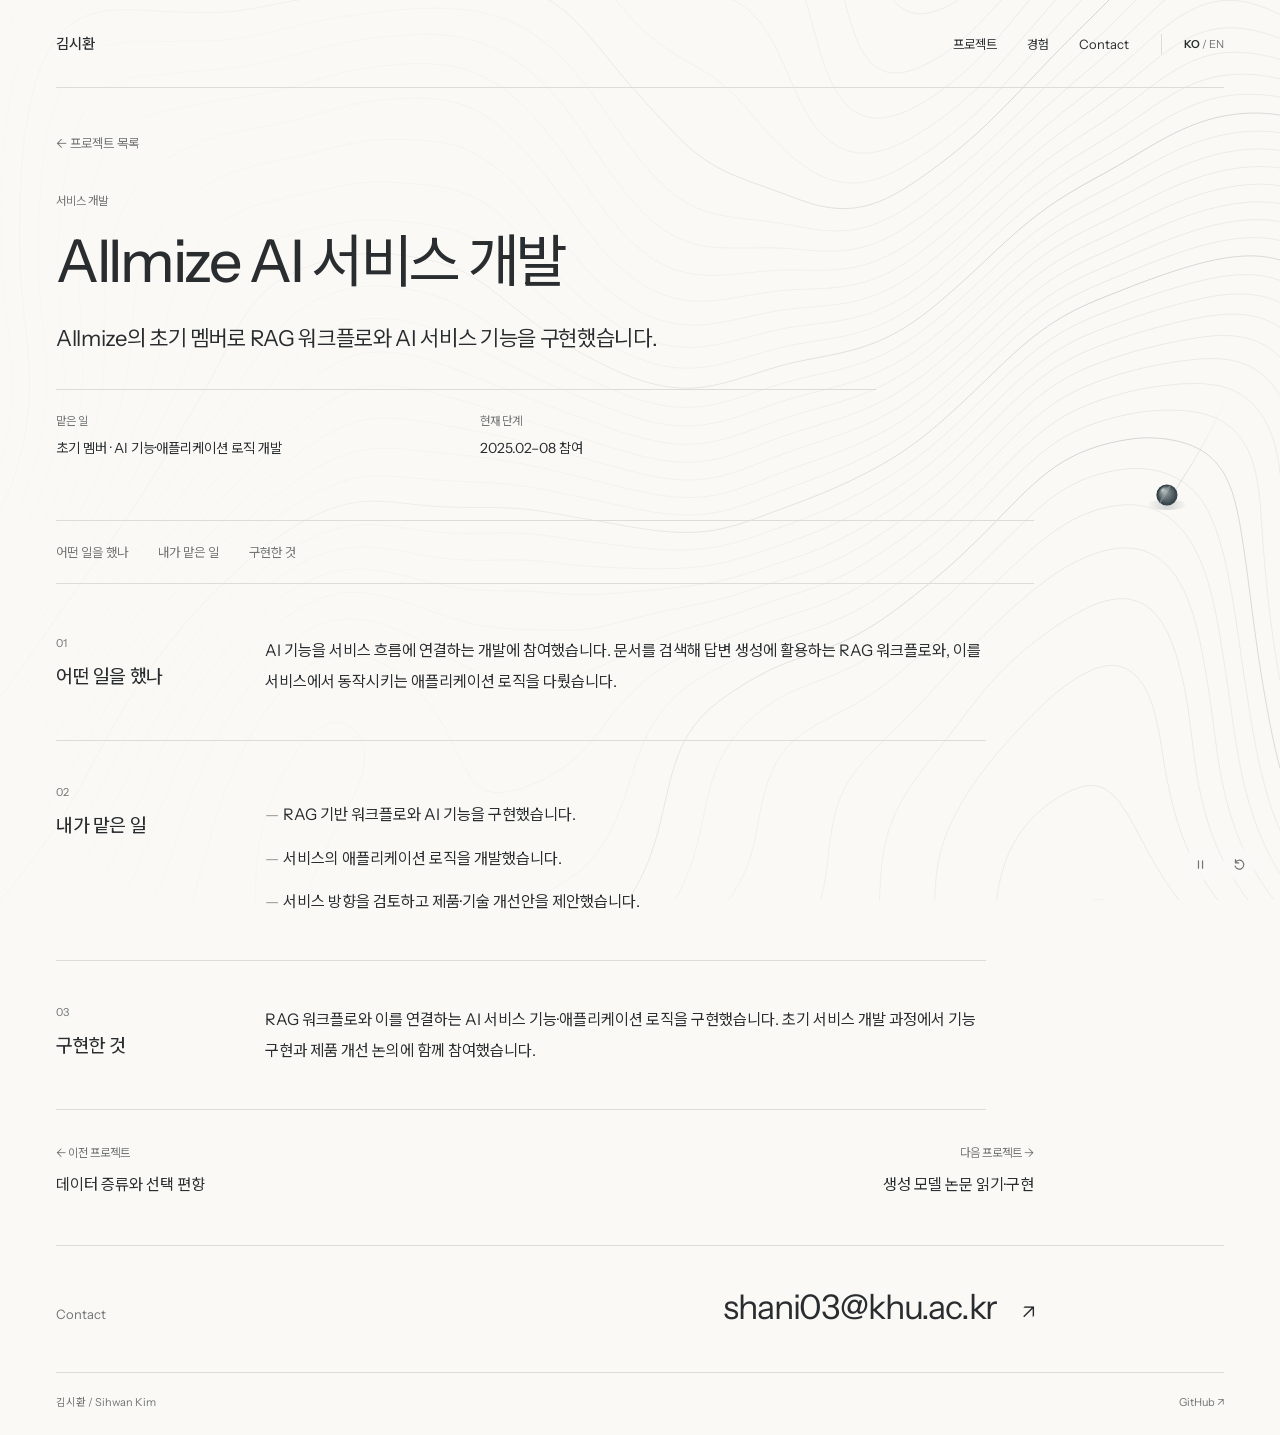
==== projects/allmize/index.html @ 9ca6a617 "Add bilingual project detail pages and navigation" ====
<!doctype html>
<html lang="ko">
<head>
  <meta charset="utf-8">
  <meta name="viewport" content="width=device-width,initial-scale=1">
  <meta name="theme-color" content="#faf9f6">
  <title data-ko="Allmize AI 서비스 개발 — 김시환" data-en="AI service development at Allmize — Sihwan Kim">Allmize AI 서비스 개발 — 김시환</title>
  <meta name="description" content="Allmize의 초기 멤버로 RAG 워크플로와 AI 서비스 기능을 구현했습니다." data-ko="Allmize의 초기 멤버로 RAG 워크플로와 AI 서비스 기능을 구현했습니다." data-en="As an early member of Allmize, I implemented RAG workflows and AI service features.">
  <link rel="canonical" href="https://sihxan.github.io/projects/allmize/">
  <link rel="preload" href="../../assets/PortfolioLatin.woff2?v=details-20261012" as="font" type="font/woff2" crossorigin>
  <link rel="preload" href="../../assets/PortfolioHangul.woff2?v=details-20261012" as="font" type="font/woff2" crossorigin>
  <link rel="stylesheet" href="../../assets/portfolio.css?v=details-20261012">
  <link rel="stylesheet" href="../../assets/project-details.css?v=details-20261012">
</head>
<body class="project-detail">
  <a class="skip" data-ko="본문 바로가기" data-en="Skip to content" href="#main">본문 바로가기</a>
  <canvas id="loss-landscape" class="contour-background" role="img" aria-label="페이지 전체를 이어가는 등고선과 스크롤을 뒤따라 굴러오는 구슬"></canvas>
  <div class="motion-tools">
    <button id="toggle-motion" type="button" aria-label="애니메이션 일시 정지"><svg class="pause-icon" viewBox="0 0 16 16" aria-hidden="true"><path d="M5.5 3.5v9m5-9v9"/></svg><svg class="play-icon" viewBox="0 0 16 16" aria-hidden="true"><path d="m5 3 7 5-7 5z"/></svg></button>
    <button id="restart-motion" type="button" aria-label="애니메이션 처음부터 다시 보기"><svg viewBox="0 0 16 16" aria-hidden="true"><path d="M3 5.5A5.5 5.5 0 1 1 2.6 10M3 2v4h4"/></svg></button>
  </div>

  <div class="wrap">
    <header>
      <a class="wordmark" data-ko="김시환" data-en="Sihwan Kim" href="../../" data-home-link>김시환</a>
      <nav aria-label="주 메뉴">
        <a class="" data-ko="프로젝트" data-en="Projects" href="../../#work" data-home-link>프로젝트</a>
        <a class="" data-ko="경험" data-en="Experience" href="../../#profile" data-home-link>경험</a>
        <a href="../../#contact" data-home-link data-ko="Contact" data-en="Contact">Contact</a>
        <button class="language" type="button" aria-label="Switch to English"><strong>KO</strong> / EN</button>
      </nav>
    </header>
    <main id="main">
      <section class="detail-hero" aria-labelledby="project-title">
        <a class="back-link" data-ko="← 프로젝트 목록" data-en="← All projects" href="../../#project-allmize" data-home-link>← 프로젝트 목록</a>
        <p class="detail-kicker" data-ko="서비스 개발" data-en="Product engineering" >서비스 개발</p>
        <h1 class="" data-ko="Allmize AI 서비스 개발" data-en="AI service development at Allmize" id="project-title">Allmize AI 서비스 개발</h1>
        <p class="detail-lead" data-ko="Allmize의 초기 멤버로 RAG 워크플로와 AI 서비스 기능을 구현했습니다." data-en="As an early member of Allmize, I implemented RAG workflows and AI service features." >Allmize의 초기 멤버로 RAG 워크플로와 AI 서비스 기능을 구현했습니다.</p>
        <dl class="detail-facts">
          <div><dt class="" data-ko="맡은 일" data-en="My role" >맡은 일</dt><dd class="" data-ko="초기 멤버 · AI 기능·애플리케이션 로직 개발" data-en="Early member · AI features and application logic" >초기 멤버 · AI 기능·애플리케이션 로직 개발</dd></div>
          <div><dt class="" data-ko="현재 단계" data-en="Status" >현재 단계</dt><dd class="" data-ko="2025.02–08 참여" data-en="Participation: Feb–Aug 2025" >2025.02–08 참여</dd></div>
        </dl>
      </section>
      <nav class="detail-sections" aria-label="프로젝트 상세 목차"><a class="" data-ko="어떤 일을 했나" data-en="The work" href="#question">어떤 일을 했나</a><a class="" data-ko="내가 맡은 일" data-en="My contribution" href="#contribution">내가 맡은 일</a><a class="" data-ko="구현한 것" data-en="What I built" href="#results">구현한 것</a></nav>
      <article class="detail-story"><section class="detail-section" id="question" aria-labelledby="question-title">
          <h2 class="" data-ko="&lt;span class=&quot;section-number&quot; aria-hidden=&quot;true&quot;&gt;01&lt;/span&gt;어떤 일을 했나" data-en="&lt;span class=&quot;section-number&quot; aria-hidden=&quot;true&quot;&gt;01&lt;/span&gt;The work" id="question-title"><span class="section-number" aria-hidden="true">01</span>어떤 일을 했나</h2>
          <div class="detail-prose"><p class="" data-ko="AI 기능을 서비스 흐름에 연결하는 개발에 참여했습니다. 문서를 검색해 답변 생성에 활용하는 RAG 워크플로와, 이를 서비스에서 동작시키는 애플리케이션 로직을 다뤘습니다." data-en="I helped connect AI features to the service workflow, working on retrieval-augmented generation and the application logic that supported those features." >AI 기능을 서비스 흐름에 연결하는 개발에 참여했습니다. 문서를 검색해 답변 생성에 활용하는 RAG 워크플로와, 이를 서비스에서 동작시키는 애플리케이션 로직을 다뤘습니다.</p></div>
        </section><section class="detail-section" id="contribution" aria-labelledby="contribution-title">
          <h2 class="" data-ko="&lt;span class=&quot;section-number&quot; aria-hidden=&quot;true&quot;&gt;02&lt;/span&gt;내가 맡은 일" data-en="&lt;span class=&quot;section-number&quot; aria-hidden=&quot;true&quot;&gt;02&lt;/span&gt;My contribution" id="contribution-title"><span class="section-number" aria-hidden="true">02</span>내가 맡은 일</h2>
          <div class="detail-prose"><ul><li class="" data-ko="RAG 기반 워크플로와 AI 기능을 구현했습니다." data-en="I implemented RAG-based workflows and AI features." >RAG 기반 워크플로와 AI 기능을 구현했습니다.</li><li class="" data-ko="서비스의 애플리케이션 로직을 개발했습니다." data-en="I developed application logic for the service." >서비스의 애플리케이션 로직을 개발했습니다.</li><li class="" data-ko="서비스 방향을 검토하고 제품·기술 개선안을 제안했습니다." data-en="I reviewed the service direction and proposed product and technical improvements." >서비스 방향을 검토하고 제품·기술 개선안을 제안했습니다.</li></ul></div>
        </section><section class="detail-section" id="results" aria-labelledby="results-title">
          <h2 class="" data-ko="&lt;span class=&quot;section-number&quot; aria-hidden=&quot;true&quot;&gt;03&lt;/span&gt;구현한 것" data-en="&lt;span class=&quot;section-number&quot; aria-hidden=&quot;true&quot;&gt;03&lt;/span&gt;What I built" id="results-title"><span class="section-number" aria-hidden="true">03</span>구현한 것</h2>
          <div class="detail-prose"><p class="" data-ko="RAG 워크플로와 이를 연결하는 AI 서비스 기능·애플리케이션 로직을 구현했습니다. 초기 서비스 개발 과정에서 기능 구현과 제품 개선 논의에 함께 참여했습니다." data-en="I implemented RAG workflows, related AI service features and application logic, contributing to both feature development and product-improvement discussions during the early service-development phase." >RAG 워크플로와 이를 연결하는 AI 서비스 기능·애플리케이션 로직을 구현했습니다. 초기 서비스 개발 과정에서 기능 구현과 제품 개선 논의에 함께 참여했습니다.</p></div>
        </section></article>
      <div class="detail-pagination" aria-label="다른 프로젝트"><a class="" data-ko="&lt;span class=&quot;direction&quot;&gt;← 이전 프로젝트&lt;/span&gt;데이터 증류와 선택 편향" data-en="&lt;span class=&quot;direction&quot;&gt;← Previous project&lt;/span&gt;Dataset distillation &amp;amp; selection bias" href="../samba/" data-project-nav><span class="direction">← 이전 프로젝트</span>데이터 증류와 선택 편향</a><a class="" data-ko="&lt;span class=&quot;direction&quot;&gt;다음 프로젝트 →&lt;/span&gt;생성 모델 논문 읽기·구현" data-en="&lt;span class=&quot;direction&quot;&gt;Next project →&lt;/span&gt;Generative models: reading &amp;amp; implementation" href="../generative-models/" data-project-nav><span class="direction">다음 프로젝트 →</span>생성 모델 논문 읽기·구현</a></div>
      <section class="contact" id="contact" aria-label="Contact">
        <span data-ko="Contact" data-en="Contact">Contact</span>
        <a class="email" href="mailto:shani03@khu.ac.kr">shani03@khu.ac.kr <span aria-hidden="true">↗</span></a>
      </section>
    </main>
    <footer><span class="" data-ko="김시환 / Sihwan Kim" data-en="Sihwan Kim / 김시환" >김시환 / Sihwan Kim</span><a href="https://github.com/sihxan" target="_blank" rel="noopener noreferrer">GitHub ↗</a></footer>
  </div>
  <script src="../../assets/contour-terrain.js?v=details-20261012"></script>
  <script src="../../assets/scroll-motion-model.js?v=details-20261012"></script>
  <script src="../../assets/scroll-contour.js?v=details-20261012"></script>
  <script type="module" src="../../assets/portfolio.js?v=details-20261012"></script>
</body>
</html>
---- assets/portfolio.css ----
@font-face{font-family:'Portfolio Latin';src:url('PortfolioLatin.woff2?v=details-20261012') format('woff2');font-weight:400 700;font-display:swap}
@font-face{font-family:'Portfolio Hangul';src:url('PortfolioHangul.woff2?v=details-20261012') format('woff2');font-weight:100 900;font-display:swap}
:root{--paper:#faf9f6;--ink:#292d2f;--muted:#717573;--accent:#4e5b60;--wash:#f0efeb;--line:#dcddD7;--ease:cubic-bezier(.16,1,.3,1)}
*{box-sizing:border-box}html{scroll-behavior:smooth;scroll-padding-top:32px}body{margin:0;background:var(--paper);color:var(--ink);font-family:'Portfolio Latin','Portfolio Hangul',sans-serif;font-size:16px;-webkit-font-smoothing:antialiased}::selection{background:#dedfd9}a{color:inherit;text-decoration:none}button{font:inherit;color:inherit}a:focus-visible,button:focus-visible{outline:2px solid var(--accent);outline-offset:6px}.wrap{width:min(1240px,calc(100% - 112px));margin:auto}.skip{position:fixed;left:20px;top:20px;z-index:20;padding:12px 20px;background:var(--ink);color:var(--paper);transform:translateY(-180%)}.skip:focus{transform:none}
header{height:88px;display:flex;align-items:center;justify-content:space-between;gap:28px;border-bottom:1px solid var(--line)}.wordmark{font-size:15px;font-weight:550}nav{display:flex;gap:30px;align-items:center;font-size:13px}.language{border:0;border-left:1px solid var(--line);padding:3px 0 3px 22px;margin-left:2px;background:none;font-size:11px;color:var(--muted);cursor:pointer}.language strong{color:var(--ink);font-weight:600}nav>a:hover{color:var(--muted)}
.hero{position:relative;min-height:670px;padding:66px 0 58px;isolation:isolate}.identity{position:relative;z-index:2;pointer-events:none;width:43%}h1{font-size:134px;line-height:.9;letter-spacing:-.065em;font-weight:450;margin:0}h1 span{display:block}.role{font-size:13px;line-height:1.6;margin:27px 0 0;color:var(--muted);letter-spacing:.005em}.role span{display:inline}.role span:before{content:'/';padding:0 10px;color:#a3a8a5}.hero-row{margin-top:35px;display:block}.intro-copy{position:relative;z-index:2;width:42%;max-width:495px}.intro{margin:0;font-size:23px;font-weight:450;line-height:1.7;letter-spacing:-.01em;word-break:keep-all}.intro-detail{font-size:15px;line-height:1.9;color:var(--muted);margin:19px 0 0;word-break:keep-all}.hero-links{display:flex;gap:29px;margin-top:27px;align-items:center;font-size:13px}.hero-links a{display:flex;gap:22px;align-items:center;padding:8px 0}.hero-links .work-link{border-bottom:1px solid var(--ink)}.hero-links a:hover{color:var(--muted)}
.landscape{position:absolute;z-index:1;left:43%;top:17px;width:62%;height:calc(100% - 52px);margin:0;background:transparent}.landscape canvas{display:block;width:100%;height:100%;touch-action:pan-y}.motion-tools{display:flex;justify-content:flex-end;gap:8px;position:absolute;right:0;bottom:0;margin:0;height:32px}.motion-tools button{display:grid;place-items:center;width:32px;height:32px;border:0;background:transparent;color:var(--muted);padding:0;cursor:pointer}.motion-tools button:hover{color:var(--ink);background:var(--wash)}.motion-tools svg{width:13px;height:13px;fill:none;stroke:currentColor;stroke-width:1.5;stroke-linecap:round;stroke-linejoin:round}.play-icon{display:none}.paused .pause-icon{display:none}.paused .play-icon{display:block}
.work,.profile{border-top:1px solid var(--line);padding:36px 0 64px}.section-heading{margin-bottom:32px}.section-heading h2{margin:0;font-size:22px;font-weight:500;letter-spacing:-.015em}.work-grid{display:grid;grid-template-columns:repeat(2,1fr);column-gap:88px;row-gap:39px}.project{display:flex;flex-direction:column;align-items:flex-start;border-top:1px solid var(--line);padding-top:20px}.project-meta{display:flex;justify-content:space-between;width:100%;margin-bottom:24px;color:var(--muted);font-size:12px}.index{font-variant-numeric:tabular-nums}.project h3{font-size:30px;line-height:1.3;letter-spacing:-.03em;font-weight:500;margin:0 0 13px}.purpose{font-size:17px;line-height:1.7;font-weight:450;word-break:keep-all;margin:0 0 11px}.activity{font-size:15px;line-height:1.9;color:var(--muted);word-break:keep-all;margin:0 0 22px}.methods{font-size:12px;line-height:1.9;color:var(--accent);margin:auto 0 0}.experience-grid{display:grid;grid-template-columns:repeat(3,1fr);gap:48px}.experience h3{font-size:22px;line-height:1.4;font-weight:500;letter-spacing:-.025em;margin:0 0 14px}.experience>p{font-size:15px;line-height:1.85;margin:0 0 9px}.experience .detail{font-size:13px;line-height:1.9;color:var(--muted);margin:0;word-break:keep-all}.contact{border-top:1px solid var(--line);padding:40px 0 44px;display:flex;justify-content:space-between;align-items:baseline;gap:28px}.contact>span{font-size:13px;color:var(--muted)}.email{font-size:34px;letter-spacing:-.035em;display:flex;gap:25px;align-items:baseline}.email span{font-size:20px}footer{display:flex;justify-content:space-between;border-top:1px solid var(--line);padding:22px 0 26px;font-size:11px;color:var(--muted)}.enter{animation:enter .8s var(--ease) both}.d1{animation-delay:.1s}@keyframes enter{from{opacity:0;transform:translateY(10px)}to{opacity:1;transform:none}}.reveal{opacity:0;transform:translateY(12px);transition:opacity .6s var(--ease),transform .6s var(--ease)}.reveal.visible{opacity:1;transform:none}
@media(max-width:1180px){.wrap{width:calc(100% - 80px)}h1{font-size:116px}.hero{min-height:655px}.intro{font-size:21px}.work-grid{column-gap:55px}.landscape{left:41%;width:65%}}
@media(max-width:960px){.wrap{width:calc(100% - 56px)}h1{font-size:100px}.hero{min-height:605px;padding-top:54px}.identity{width:46%}.intro-copy{width:44%}.role{font-size:12px}.intro{font-size:19px}.intro-detail{font-size:14px}.hero-row{margin-top:30px}.hero-links{font-size:12px;gap:20px}.landscape{left:42%;width:62%;top:42px;height:calc(100% - 75px)}.work-grid{column-gap:35px}.project h3{font-size:26px}.experience-grid{gap:24px}}
@media(max-width:760px){.wrap{width:calc(100% - 40px)}header{height:75px}.wordmark{font-size:14px}nav{font-size:12px;gap:18px}nav>a:not(:last-of-type){display:none}.language{padding-left:14px;font-size:10px}.hero{min-height:0;padding:43px 0 26px}.identity{width:100%}h1{font-size:85px;line-height:.9;letter-spacing:-.06em}h1 span{display:inline}h1 span+span:before{content:' '}.role{font-size:12px;margin-top:20px}.hero-row{margin-top:27px}.intro-copy{width:100%;max-width:460px}.intro{font-size:21px}.intro-detail{font-size:14px;margin-top:16px}.desktop-break{display:none}.hero-links{margin-top:21px;gap:28px;font-size:12px}.landscape{position:relative;left:auto;top:auto;width:100%;height:340px;margin:3px 0 0}.motion-tools{bottom:0;right:0}.motion-tools button{width:29px;height:29px}.work,.profile{padding:30px 0 42px}.section-heading{margin-bottom:26px}.section-heading h2{font-size:21px}.work-grid,.experience-grid{grid-template-columns:1fr;gap:31px}.project-meta{margin-bottom:17px}.project h3{font-size:27px;margin-bottom:11px}.purpose{font-size:17px}.activity{font-size:15px}.methods{font-size:12px}.experience h3{font-size:22px}.experience>p{font-size:14px}.contact{display:block;padding:30px 0 34px}.contact>span{display:block;margin-bottom:16px}.email{font-size:28px;gap:19px}footer{font-size:10px}}
@media(max-width:430px){h1{font-size:72px}.landscape{height:300px}.intro{font-size:20px}.email{font-size:27px}}
@media(max-width:360px){.wrap{width:calc(100% - 36px)}h1{font-size:65px}.intro{font-size:19px}.email{font-size:25px}.landscape{height:270px}}
@media(prefers-reduced-motion:reduce){html{scroll-behavior:auto}.enter{animation:none}.reveal{opacity:1;transform:none;transition:none}}
/* A horizontal editorial identity, deliberately distinct from the stacked S field. */
.identity{display:flex;flex-direction:column;width:100%;align-items:flex-start}.identity h1{order:2;font-size:154px;line-height:1.02;letter-spacing:-.06em;font-weight:400;white-space:nowrap}.identity h1 span{display:inline}.identity h1 span+span:before{content:' '}.identity .role{order:1;margin:0 0 23px;font-size:13px}.hero{padding-top:44px;min-height:700px}.hero-row{margin-top:47px}.intro-copy{width:39%;max-width:430px}.landscape{left:40%;top:183px;width:66%;height:calc(100% - 204px)}
@media(max-width:1180px){.identity h1{font-size:134px}.hero{min-height:660px}.landscape{top:172px;height:calc(100% - 190px)}}
@media(max-width:960px){.identity h1{font-size:116px}.hero{min-height:620px;padding-top:38px}.hero-row{margin-top:39px}.intro-copy{width:41%}.landscape{left:40%;top:157px;width:66%;height:calc(100% - 178px)}}
@media(max-width:760px){.hero{min-height:0;padding-top:34px}.identity h1{font-size:clamp(66px,14vw,100px);line-height:1.06;letter-spacing:-.06em}.identity .role{font-size:11px;margin-bottom:16px}.hero-row{margin-top:31px}.intro-copy{width:100%;max-width:460px}.landscape{left:auto;top:auto;width:100%;height:330px;margin-top:2px}}
@media(max-width:430px){.identity h1{font-size:66px}.landscape{height:300px}}
@media(max-width:360px){.identity h1{font-size:58px}.landscape{height:265px}}

@media(min-width:1181px){.hero{min-height:662px}.landscape{height:calc(100% - 185px)}}

.landscape{width:60%}
@media(max-width:760px){.landscape{width:100%}}

/* B — one continuous terrain, with a camera that follows the document. */
body{isolation:isolate}
.contour-background{position:fixed;inset:0;width:100%;height:100dvh;z-index:-1;pointer-events:none}
.wrap{position:relative}
.hero{min-height:662px}
.work-grid,.experience-grid{width:calc(100% - 190px)}
.contact{padding-right:190px}
.motion-tools{position:fixed;z-index:5;right:25px;bottom:20px;gap:7px;height:32px}
.motion-tools button{border-radius:50%;background:rgba(250,249,246,.82)}
.motion-tools button:hover{background:var(--wash)}
@media(max-width:1180px){.work-grid,.experience-grid{width:calc(100% - 145px)}.contact{padding-right:145px}}
@media(max-width:960px) and (min-width:761px){.experience-grid{grid-template-columns:1fr 1fr}.work-grid,.experience-grid{width:calc(100% - 110px)}.contact{padding-right:110px}.email{font-size:29px}}
@media(max-width:760px){.wrap{width:calc(100% - 66px);margin-left:20px;margin-right:46px}.hero{min-height:620px;padding-top:37px}.identity h1{font-size:clamp(49px,13.9vw,100px)}.intro-copy{width:100%}.work-grid,.experience-grid{width:100%}.contact{padding-right:0}.motion-tools{right:8px;bottom:15px;gap:4px;flex-direction:column;height:auto}.motion-tools button{width:26px;height:26px}.intro{font-size:19px}.email{font-size:clamp(21px,6.3vw,27px);gap:13px}}
@media(max-width:360px){.wrap{width:calc(100% - 62px);margin-left:18px;margin-right:44px}.identity h1{font-size:45px}.intro{font-size:18px}.hero{min-height:570px}}
/* Leave room for a broader downhill meander in the mobile right margin. */
@media(max-width:760px){.wrap{width:calc(100% - 84px);margin-left:20px;margin-right:64px}.identity h1{font-size:clamp(43px,13vw,95px)}}
@media(max-width:360px){.wrap{width:calc(100% - 82px);margin-left:18px}.identity h1{font-size:42px}.email{font-size:20px;gap:9px}}

/* CV content keeps the approved type, paper, and contour background. */
.experience-list,.education-row,.credentials-list,.skills-grid,.interests{width:calc(100% - 190px)}
.experience-row{display:grid;grid-template-columns:140px minmax(0,1fr);column-gap:34px;padding:27px 0;border-top:1px solid var(--line)}
.experience-row:first-child{border-top:0;padding-top:0}
.experience-row:last-child{padding-bottom:0}
.period{font-size:12px;line-height:1.8;font-variant-numeric:tabular-nums;color:var(--muted);margin:3px 0 0;white-space:nowrap}
.experience-row>.period{font-size:12px;margin:3px 0 0}
.experience-body h3{margin:0 0 6px}
.position{font-size:15px;line-height:1.8;margin:0;color:var(--ink);word-break:keep-all}
.institution{font-size:13px;line-height:1.8;margin:4px 0 0;color:var(--muted);word-break:keep-all}
.experience-row .detail{list-style:none;padding:0;margin:13px 0 0;font-size:14px;line-height:1.9}
.experience-row .detail li{position:relative;padding-left:15px;margin:0 0 6px}
.experience-row .detail li:last-child{margin-bottom:0}
.experience-row .detail li:before{content:'—';position:absolute;left:0;color:#9b9e98}
.cv-section{border-top:1px solid var(--line);padding:36px 0 56px}
.education-row,.credential{display:grid;grid-template-columns:140px minmax(0,1fr);column-gap:34px}
.education-row h3,.credential h3,.skill-group h3{font-size:20px;line-height:1.5;font-weight:500;letter-spacing:-.02em;margin:0 0 7px;word-break:keep-all}
.education-detail,.credential-detail{font-size:14px;line-height:1.85;color:var(--muted);margin:0;word-break:keep-all}
.credential{padding:19px 0;border-top:1px solid var(--line)}
.credential:first-child{padding-top:0;border-top:0}
.credential:last-child{padding-bottom:0}
.skills-grid{display:grid;grid-template-columns:repeat(3,minmax(0,1fr));gap:30px}
.skill-group h3{font-size:16px;margin-bottom:12px}
.skill-group p{font-size:13px;line-height:1.9;margin:0;color:var(--muted);overflow-wrap:anywhere}
.interests{font-size:12px;line-height:1.9;color:var(--muted);margin:29px 0 0;word-break:keep-all}
@media(max-width:1180px){.experience-list,.education-row,.credentials-list,.skills-grid,.interests{width:calc(100% - 145px)}.skills-grid{grid-template-columns:repeat(2,minmax(0,1fr))}}
@media(max-width:960px) and (min-width:761px){.experience-list,.education-row,.credentials-list,.skills-grid,.interests{width:calc(100% - 110px)}.experience-row,.education-row,.credential{grid-template-columns:125px minmax(0,1fr);column-gap:22px}}
@media(max-width:760px){.experience-list,.education-row,.credentials-list,.skills-grid,.interests{width:100%}.experience-row,.education-row,.credential{grid-template-columns:1fr;row-gap:9px}.experience-row{padding:24px 0}.experience-row .detail{font-size:14px}.cv-section{padding:30px 0 42px}.skills-grid{grid-template-columns:1fr;gap:26px}.education-row h3,.credential h3{font-size:20px}.interests{margin-top:26px}}
/* Keep the restored CV directly reachable on narrow screens. */
@media(max-width:760px){header{gap:16px}nav{gap:14px}nav>a[href="#profile"]{display:block}.language{padding-left:12px;margin-left:0}}
@media(max-width:360px){header{gap:12px}.wordmark{font-size:13px}nav{gap:10px;font-size:11px}.language{padding-left:8px;font-size:9px}}
---- assets/project-details.css ----
/* Project pages extend the approved portfolio typography and landscape. */
.project h3 a:hover{text-decoration:underline;text-decoration-thickness:1px;text-underline-offset:6px}
.project-link{display:inline-flex;align-items:center;gap:22px;font-size:13px;line-height:1.8;margin-top:19px;padding:5px 0;border-bottom:1px solid var(--line)}
.project-link:hover{border-color:var(--ink)}
.detail-hero{padding:42px 0 35px;width:calc(100% - 190px)}
.back-link{display:inline-flex;align-items:center;gap:13px;font-size:13px;color:var(--muted);padding:5px 0}
.back-link:hover{color:var(--ink)}
.detail-kicker{margin:37px 0 18px;font-size:12px;color:var(--muted)}
.detail-hero h1{font-size:clamp(36px,4.6vw,65px);font-weight:450;letter-spacing:-.04em;line-height:1.2;white-space:normal;margin:0;max-width:900px;word-break:keep-all;overflow-wrap:anywhere}
.detail-lead{font-size:22px;line-height:1.75;letter-spacing:-.015em;word-break:keep-all;max-width:760px;margin:23px 0 0}
.detail-facts{display:grid;grid-template-columns:minmax(0,1fr) minmax(0,1fr);gap:27px;max-width:820px;margin:31px 0 0;padding:23px 0;border-top:1px solid var(--line)}
.detail-facts dt{font-size:12px;color:var(--muted);margin-bottom:8px}
.detail-facts dd{font-size:14px;line-height:1.85;margin:0;word-break:keep-all}
.detail-sections{display:flex;flex-wrap:wrap;gap:10px 30px;padding:17px 0;border-top:1px solid var(--line);border-bottom:1px solid var(--line);font-size:13px;max-width:100%;width:calc(100% - 190px);margin:0 0 8px}
.detail-sections a{padding:6px 0;color:var(--muted)}
.detail-sections a:hover,.detail-sections a:focus-visible{color:var(--ink)}
.detail-story{width:calc(100% - 190px);max-width:930px}
.detail-section{display:grid;grid-template-columns:165px minmax(0,1fr);column-gap:44px;padding:43px 0;border-bottom:1px solid var(--line);scroll-margin-top:28px}
.detail-section h2{font-size:19px;line-height:1.55;font-weight:500;letter-spacing:-.02em;margin:0;word-break:keep-all}
.detail-section .section-number{display:block;color:var(--muted);font-size:11px;font-weight:400;letter-spacing:0;margin-bottom:10px}
.detail-prose{min-width:0;font-size:16px;line-height:1.95;word-break:keep-all;overflow-wrap:anywhere}
.detail-prose p{margin:0 0 18px}
.detail-prose p:last-child{margin-bottom:0}
.detail-prose ul{margin:15px 0 0;padding:0;list-style:none}
.detail-prose li{padding-left:18px;position:relative;margin:0 0 12px}
.detail-prose li:last-child{margin-bottom:0}
.detail-prose li:before{content:'—';position:absolute;left:0;color:#9b9e98}
.detail-metrics{border-collapse:collapse;width:100%;margin:24px 0;font-size:13px;line-height:1.8;table-layout:fixed}
.detail-metrics caption{text-align:left;font-size:12px;color:var(--muted);margin:0 0 11px}
.detail-metrics th,.detail-metrics td{text-align:left;vertical-align:top;padding:13px 10px 13px 0;border-bottom:1px solid var(--line);word-break:keep-all;overflow-wrap:anywhere}
.detail-metrics th{font-weight:450;color:var(--muted);font-size:12px}
.detail-metrics td:nth-child(2){font-size:18px;font-variant-numeric:tabular-nums;letter-spacing:-.02em}
.detail-metrics th:nth-child(1){width:31%}.detail-metrics th:nth-child(2){width:24%}
.detail-resources{display:flex;flex-wrap:wrap;gap:16px 25px;margin-top:22px;font-size:13px}
.detail-resources a{border-bottom:1px solid var(--line);padding-bottom:4px}
.detail-pagination{display:grid;grid-template-columns:minmax(0,1fr) minmax(0,1fr);gap:32px;width:calc(100% - 190px);padding:33px 0 47px}
.detail-pagination a{font-size:16px;line-height:1.65;word-break:keep-all}
.detail-pagination a:last-child{text-align:right}
.detail-pagination .direction{display:block;font-size:12px;color:var(--muted);margin-bottom:8px}
.detail-pagination a:hover{color:var(--accent)}
@media(max-width:1180px){.detail-hero,.detail-sections,.detail-story,.detail-pagination{width:calc(100% - 145px)}}
@media(max-width:960px) and (min-width:761px){.detail-hero,.detail-sections,.detail-story,.detail-pagination{width:calc(100% - 110px)}.detail-section{grid-template-columns:135px minmax(0,1fr);gap:28px}.detail-lead{font-size:20px}}
@media(max-width:760px){.detail-hero,.detail-sections,.detail-story,.detail-pagination{width:100%}.detail-hero{padding:28px 0 25px}.detail-kicker{margin:28px 0 14px}.detail-hero h1{font-size:36px;line-height:1.25}.detail-lead{font-size:19px;margin-top:19px}.detail-facts{grid-template-columns:1fr;gap:20px;margin-top:24px;padding:20px 0}.detail-sections{gap:6px 18px;font-size:12px;padding:12px 0}.detail-section{display:block;padding:31px 0}.detail-section h2{font-size:20px;margin-bottom:21px}.detail-section .section-number{display:inline;margin:0 12px 0 0}.detail-prose{font-size:15px;line-height:1.95}.detail-metrics{font-size:12px}.detail-metrics td:nth-child(2){font-size:16px}.detail-pagination{gap:23px;padding:27px 0 35px}.detail-pagination a{font-size:14px}.project-link{font-size:12px}}
@media(max-width:360px){.detail-hero h1{font-size:31px}.detail-lead{font-size:18px}.detail-metrics th:nth-child(1){width:32%}.detail-metrics th:nth-child(2){width:30%}.detail-sections{gap:5px 15px}}
@media(max-width:760px){.project-detail .detail-sections>a{display:block}.project-detail header nav>a[href*="#profile"]{display:block}}
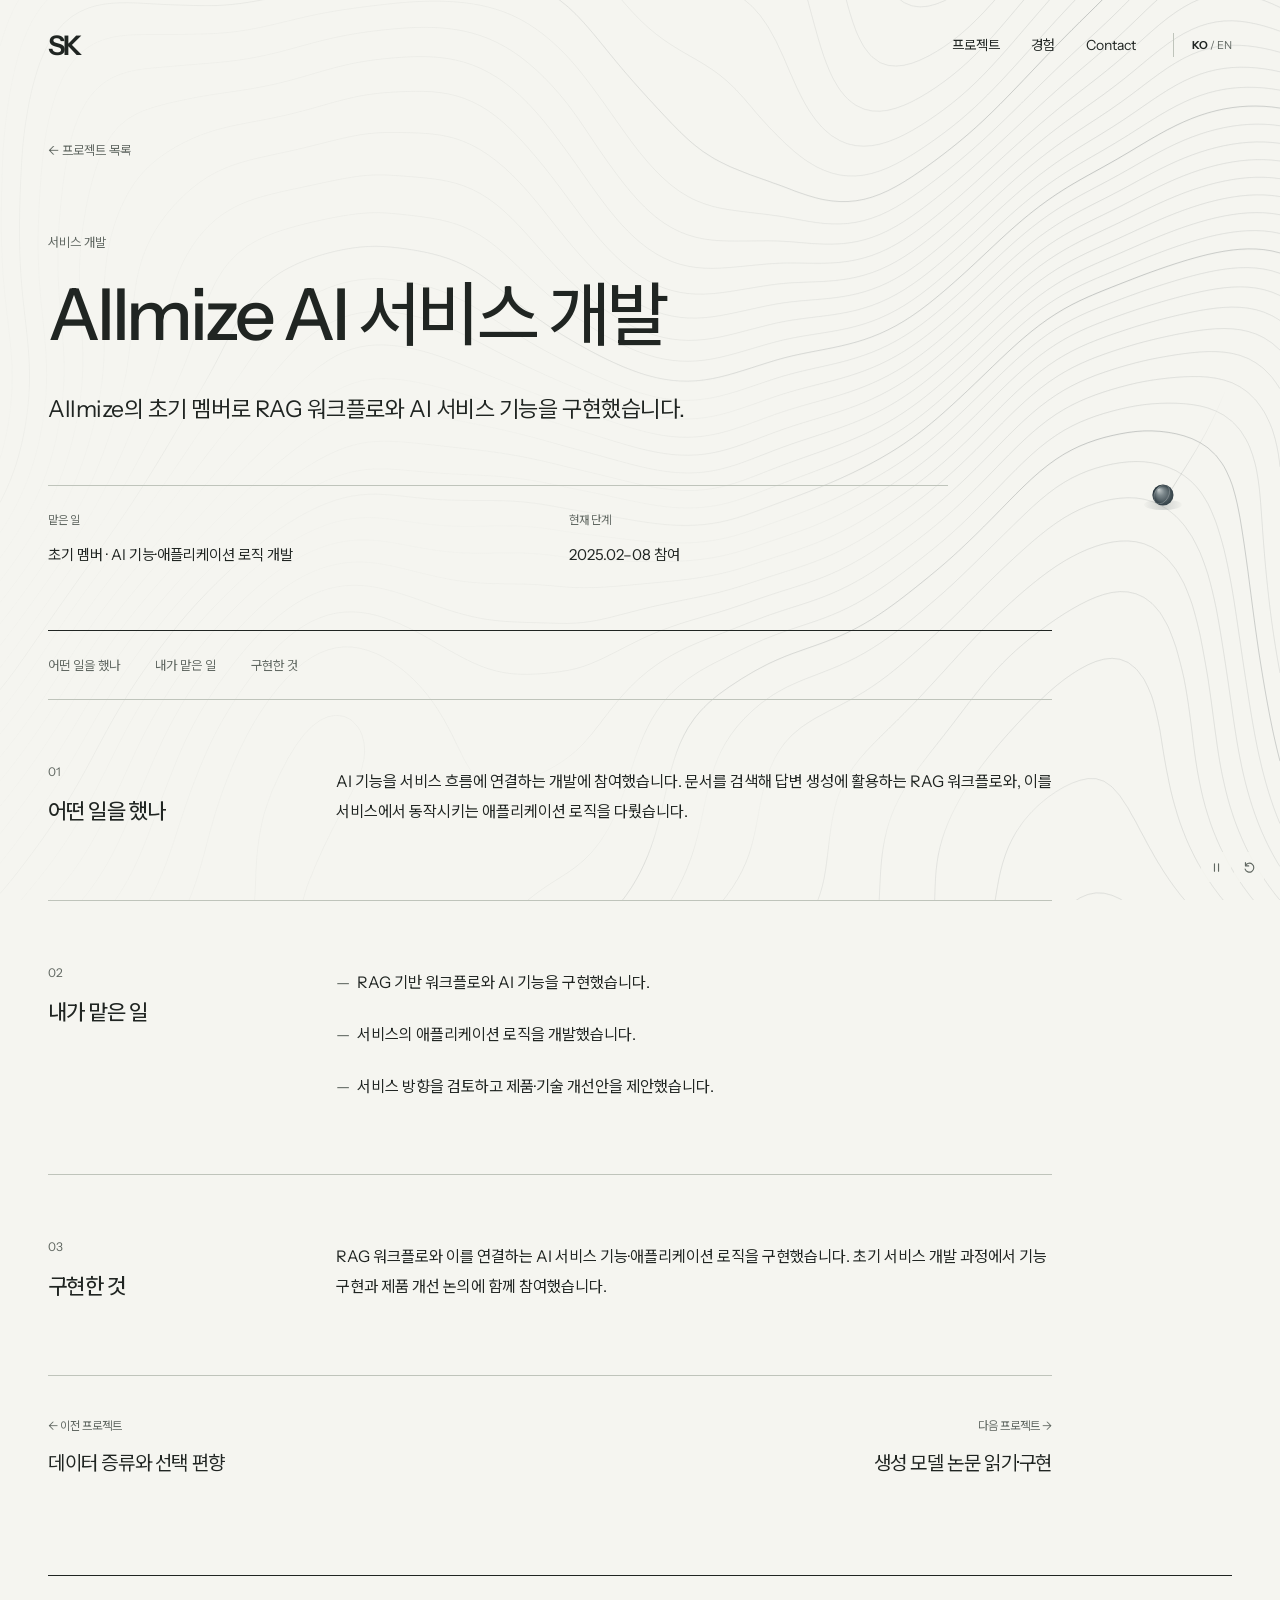
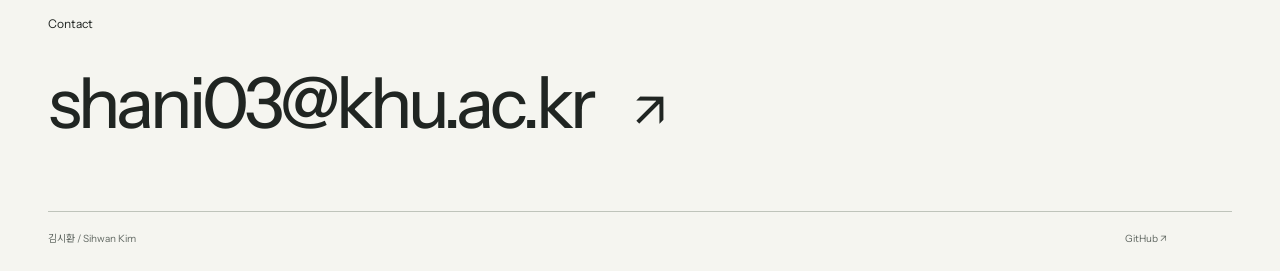
==== commit 64bc6c1b: "Redesign portfolio with editorial typography and featured work" ====
--- a/projects/allmize/index.html
+++ b/projects/allmize/index.html
@@ -1,68 +1,68 @@
-<!doctype html>
+<!DOCTYPE html>
+
 <html lang="ko">
 <head>
-  <meta charset="utf-8">
-  <meta name="viewport" content="width=device-width,initial-scale=1">
-  <meta name="theme-color" content="#faf9f6">
-  <title data-ko="Allmize AI 서비스 개발 — 김시환" data-en="AI service development at Allmize — Sihwan Kim">Allmize AI 서비스 개발 — 김시환</title>
-  <meta name="description" content="Allmize의 초기 멤버로 RAG 워크플로와 AI 서비스 기능을 구현했습니다." data-ko="Allmize의 초기 멤버로 RAG 워크플로와 AI 서비스 기능을 구현했습니다." data-en="As an early member of Allmize, I implemented RAG workflows and AI service features.">
-  <link rel="canonical" href="https://sihxan.github.io/projects/allmize/">
-  <link rel="preload" href="../../assets/PortfolioLatin.woff2?v=details-20261012" as="font" type="font/woff2" crossorigin>
-  <link rel="preload" href="../../assets/PortfolioHangul.woff2?v=details-20261012" as="font" type="font/woff2" crossorigin>
-  <link rel="stylesheet" href="../../assets/portfolio.css?v=details-20261012">
-  <link rel="stylesheet" href="../../assets/project-details.css?v=details-20261012">
+<meta charset="utf-8"/>
+<meta content="width=device-width,initial-scale=1" name="viewport"/>
+<meta content="#f5f5f0" name="theme-color"/>
+<title data-en="AI service development at Allmize — Sihwan Kim" data-ko="Allmize AI 서비스 개발 — 김시환">Allmize AI 서비스 개발 — 김시환</title>
+<meta content="Allmize의 초기 멤버로 RAG 워크플로와 AI 서비스 기능을 구현했습니다." data-en="As an early member of Allmize, I implemented RAG workflows and AI service features." data-ko="Allmize의 초기 멤버로 RAG 워크플로와 AI 서비스 기능을 구현했습니다." name="description"/>
+<link href="https://sihxan.github.io/projects/allmize/" rel="canonical"/>
+<link as="font" crossorigin="" href="../../assets/PortfolioLatin.woff2?v=editorial-20261018" rel="preload" type="font/woff2"/>
+<link as="font" crossorigin="" href="../../assets/PortfolioHangul.woff2?v=editorial-20261018" rel="preload" type="font/woff2"/>
+<link href="../../assets/portfolio.css?v=editorial-20261018" rel="stylesheet"/>
+<link href="../../assets/project-details.css?v=editorial-20261018" rel="stylesheet"/>
 </head>
 <body class="project-detail">
-  <a class="skip" data-ko="본문 바로가기" data-en="Skip to content" href="#main">본문 바로가기</a>
-  <canvas id="loss-landscape" class="contour-background" role="img" aria-label="페이지 전체를 이어가는 등고선과 스크롤을 뒤따라 굴러오는 구슬"></canvas>
-  <div class="motion-tools">
-    <button id="toggle-motion" type="button" aria-label="애니메이션 일시 정지"><svg class="pause-icon" viewBox="0 0 16 16" aria-hidden="true"><path d="M5.5 3.5v9m5-9v9"/></svg><svg class="play-icon" viewBox="0 0 16 16" aria-hidden="true"><path d="m5 3 7 5-7 5z"/></svg></button>
-    <button id="restart-motion" type="button" aria-label="애니메이션 처음부터 다시 보기"><svg viewBox="0 0 16 16" aria-hidden="true"><path d="M3 5.5A5.5 5.5 0 1 1 2.6 10M3 2v4h4"/></svg></button>
-  </div>
-
-  <div class="wrap">
-    <header>
-      <a class="wordmark" data-ko="김시환" data-en="Sihwan Kim" href="../../" data-home-link>김시환</a>
-      <nav aria-label="주 메뉴">
-        <a class="" data-ko="프로젝트" data-en="Projects" href="../../#work" data-home-link>프로젝트</a>
-        <a class="" data-ko="경험" data-en="Experience" href="../../#profile" data-home-link>경험</a>
-        <a href="../../#contact" data-home-link data-ko="Contact" data-en="Contact">Contact</a>
-        <button class="language" type="button" aria-label="Switch to English"><strong>KO</strong> / EN</button>
-      </nav>
-    </header>
-    <main id="main">
-      <section class="detail-hero" aria-labelledby="project-title">
-        <a class="back-link" data-ko="← 프로젝트 목록" data-en="← All projects" href="../../#project-allmize" data-home-link>← 프로젝트 목록</a>
-        <p class="detail-kicker" data-ko="서비스 개발" data-en="Product engineering" >서비스 개발</p>
-        <h1 class="" data-ko="Allmize AI 서비스 개발" data-en="AI service development at Allmize" id="project-title">Allmize AI 서비스 개발</h1>
-        <p class="detail-lead" data-ko="Allmize의 초기 멤버로 RAG 워크플로와 AI 서비스 기능을 구현했습니다." data-en="As an early member of Allmize, I implemented RAG workflows and AI service features." >Allmize의 초기 멤버로 RAG 워크플로와 AI 서비스 기능을 구현했습니다.</p>
-        <dl class="detail-facts">
-          <div><dt class="" data-ko="맡은 일" data-en="My role" >맡은 일</dt><dd class="" data-ko="초기 멤버 · AI 기능·애플리케이션 로직 개발" data-en="Early member · AI features and application logic" >초기 멤버 · AI 기능·애플리케이션 로직 개발</dd></div>
-          <div><dt class="" data-ko="현재 단계" data-en="Status" >현재 단계</dt><dd class="" data-ko="2025.02–08 참여" data-en="Participation: Feb–Aug 2025" >2025.02–08 참여</dd></div>
-        </dl>
-      </section>
-      <nav class="detail-sections" aria-label="프로젝트 상세 목차"><a class="" data-ko="어떤 일을 했나" data-en="The work" href="#question">어떤 일을 했나</a><a class="" data-ko="내가 맡은 일" data-en="My contribution" href="#contribution">내가 맡은 일</a><a class="" data-ko="구현한 것" data-en="What I built" href="#results">구현한 것</a></nav>
-      <article class="detail-story"><section class="detail-section" id="question" aria-labelledby="question-title">
-          <h2 class="" data-ko="&lt;span class=&quot;section-number&quot; aria-hidden=&quot;true&quot;&gt;01&lt;/span&gt;어떤 일을 했나" data-en="&lt;span class=&quot;section-number&quot; aria-hidden=&quot;true&quot;&gt;01&lt;/span&gt;The work" id="question-title"><span class="section-number" aria-hidden="true">01</span>어떤 일을 했나</h2>
-          <div class="detail-prose"><p class="" data-ko="AI 기능을 서비스 흐름에 연결하는 개발에 참여했습니다. 문서를 검색해 답변 생성에 활용하는 RAG 워크플로와, 이를 서비스에서 동작시키는 애플리케이션 로직을 다뤘습니다." data-en="I helped connect AI features to the service workflow, working on retrieval-augmented generation and the application logic that supported those features." >AI 기능을 서비스 흐름에 연결하는 개발에 참여했습니다. 문서를 검색해 답변 생성에 활용하는 RAG 워크플로와, 이를 서비스에서 동작시키는 애플리케이션 로직을 다뤘습니다.</p></div>
-        </section><section class="detail-section" id="contribution" aria-labelledby="contribution-title">
-          <h2 class="" data-ko="&lt;span class=&quot;section-number&quot; aria-hidden=&quot;true&quot;&gt;02&lt;/span&gt;내가 맡은 일" data-en="&lt;span class=&quot;section-number&quot; aria-hidden=&quot;true&quot;&gt;02&lt;/span&gt;My contribution" id="contribution-title"><span class="section-number" aria-hidden="true">02</span>내가 맡은 일</h2>
-          <div class="detail-prose"><ul><li class="" data-ko="RAG 기반 워크플로와 AI 기능을 구현했습니다." data-en="I implemented RAG-based workflows and AI features." >RAG 기반 워크플로와 AI 기능을 구현했습니다.</li><li class="" data-ko="서비스의 애플리케이션 로직을 개발했습니다." data-en="I developed application logic for the service." >서비스의 애플리케이션 로직을 개발했습니다.</li><li class="" data-ko="서비스 방향을 검토하고 제품·기술 개선안을 제안했습니다." data-en="I reviewed the service direction and proposed product and technical improvements." >서비스 방향을 검토하고 제품·기술 개선안을 제안했습니다.</li></ul></div>
-        </section><section class="detail-section" id="results" aria-labelledby="results-title">
-          <h2 class="" data-ko="&lt;span class=&quot;section-number&quot; aria-hidden=&quot;true&quot;&gt;03&lt;/span&gt;구현한 것" data-en="&lt;span class=&quot;section-number&quot; aria-hidden=&quot;true&quot;&gt;03&lt;/span&gt;What I built" id="results-title"><span class="section-number" aria-hidden="true">03</span>구현한 것</h2>
-          <div class="detail-prose"><p class="" data-ko="RAG 워크플로와 이를 연결하는 AI 서비스 기능·애플리케이션 로직을 구현했습니다. 초기 서비스 개발 과정에서 기능 구현과 제품 개선 논의에 함께 참여했습니다." data-en="I implemented RAG workflows, related AI service features and application logic, contributing to both feature development and product-improvement discussions during the early service-development phase." >RAG 워크플로와 이를 연결하는 AI 서비스 기능·애플리케이션 로직을 구현했습니다. 초기 서비스 개발 과정에서 기능 구현과 제품 개선 논의에 함께 참여했습니다.</p></div>
-        </section></article>
-      <div class="detail-pagination" aria-label="다른 프로젝트"><a class="" data-ko="&lt;span class=&quot;direction&quot;&gt;← 이전 프로젝트&lt;/span&gt;데이터 증류와 선택 편향" data-en="&lt;span class=&quot;direction&quot;&gt;← Previous project&lt;/span&gt;Dataset distillation &amp;amp; selection bias" href="../samba/" data-project-nav><span class="direction">← 이전 프로젝트</span>데이터 증류와 선택 편향</a><a class="" data-ko="&lt;span class=&quot;direction&quot;&gt;다음 프로젝트 →&lt;/span&gt;생성 모델 논문 읽기·구현" data-en="&lt;span class=&quot;direction&quot;&gt;Next project →&lt;/span&gt;Generative models: reading &amp;amp; implementation" href="../generative-models/" data-project-nav><span class="direction">다음 프로젝트 →</span>생성 모델 논문 읽기·구현</a></div>
-      <section class="contact" id="contact" aria-label="Contact">
-        <span data-ko="Contact" data-en="Contact">Contact</span>
-        <a class="email" href="mailto:shani03@khu.ac.kr">shani03@khu.ac.kr <span aria-hidden="true">↗</span></a>
-      </section>
-    </main>
-    <footer><span class="" data-ko="김시환 / Sihwan Kim" data-en="Sihwan Kim / 김시환" >김시환 / Sihwan Kim</span><a href="https://github.com/sihxan" target="_blank" rel="noopener noreferrer">GitHub ↗</a></footer>
-  </div>
-  <script src="../../assets/contour-terrain.js?v=details-20261012"></script>
-  <script src="../../assets/scroll-motion-model.js?v=details-20261012"></script>
-  <script src="../../assets/scroll-contour.js?v=details-20261012"></script>
-  <script type="module" src="../../assets/portfolio.js?v=details-20261012"></script>
+<a class="skip" data-en="Skip to content" data-ko="본문 바로가기" href="#main">본문 바로가기</a>
+<canvas aria-label="페이지 전체를 이어가는 등고선과 스크롤을 뒤따라 굴러오는 구슬" class="contour-background" id="loss-landscape" role="img"></canvas>
+<div class="motion-tools">
+<button aria-label="애니메이션 일시 정지" id="toggle-motion" type="button"><svg aria-hidden="true" class="pause-icon" viewbox="0 0 16 16"><path d="M5.5 3.5v9m5-9v9"></path></svg><svg aria-hidden="true" class="play-icon" viewbox="0 0 16 16"><path d="m5 3 7 5-7 5z"></path></svg></button>
+<button aria-label="애니메이션 처음부터 다시 보기" id="restart-motion" type="button"><svg aria-hidden="true" viewbox="0 0 16 16"><path d="M3 5.5A5.5 5.5 0 1 1 2.6 10M3 2v4h4"></path></svg></button>
+</div>
+<div class="wrap">
+<header>
+<a aria-label="Sihwan Kim — Home" class="wordmark" data-home-link="" href="../../">SK</a>
+<nav aria-label="주 메뉴">
+<a class="" data-en="Projects" data-home-link="" data-ko="프로젝트" href="../../#work">프로젝트</a>
+<a class="" data-en="Experience" data-home-link="" data-ko="경험" href="../../#profile">경험</a>
+<a data-en="Contact" data-home-link="" data-ko="Contact" href="../../#contact">Contact</a>
+<button aria-label="Switch to English" class="language" type="button"><strong>KO</strong> / EN</button>
+</nav>
+</header>
+<main id="main">
+<section aria-labelledby="project-title" class="detail-hero">
+<a class="back-link" data-en="← All projects" data-home-link="" data-ko="← 프로젝트 목록" href="../../#project-allmize">← 프로젝트 목록</a>
+<p class="detail-kicker" data-en="Product engineering" data-ko="서비스 개발">서비스 개발</p>
+<h1 class="" data-en="AI service development at Allmize" data-ko="Allmize AI 서비스 개발" id="project-title">Allmize AI 서비스 개발</h1>
+<p class="detail-lead" data-en="As an early member of Allmize, I implemented RAG workflows and AI service features." data-ko="Allmize의 초기 멤버로 RAG 워크플로와 AI 서비스 기능을 구현했습니다.">Allmize의 초기 멤버로 RAG 워크플로와 AI 서비스 기능을 구현했습니다.</p>
+<dl class="detail-facts">
+<div><dt class="" data-en="My role" data-ko="맡은 일">맡은 일</dt><dd class="" data-en="Early member · AI features and application logic" data-ko="초기 멤버 · AI 기능·애플리케이션 로직 개발">초기 멤버 · AI 기능·애플리케이션 로직 개발</dd></div>
+<div><dt class="" data-en="Status" data-ko="현재 단계">현재 단계</dt><dd class="" data-en="Participation: Feb–Aug 2025" data-ko="2025.02–08 참여">2025.02–08 참여</dd></div>
+</dl>
+</section>
+<nav aria-label="프로젝트 상세 목차" class="detail-sections"><a class="" data-en="The work" data-ko="어떤 일을 했나" href="#question">어떤 일을 했나</a><a class="" data-en="My contribution" data-ko="내가 맡은 일" href="#contribution">내가 맡은 일</a><a class="" data-en="What I built" data-ko="구현한 것" href="#results">구현한 것</a></nav>
+<article class="detail-story"><section aria-labelledby="question-title" class="detail-section" id="question">
+<h2 class="" data-en='&lt;span class="section-number" aria-hidden="true"&gt;01&lt;/span&gt;The work' data-ko='&lt;span class="section-number" aria-hidden="true"&gt;01&lt;/span&gt;어떤 일을 했나' id="question-title"><span aria-hidden="true" class="section-number">01</span>어떤 일을 했나</h2>
+<div class="detail-prose"><p class="" data-en="I helped connect AI features to the service workflow, working on retrieval-augmented generation and the application logic that supported those features." data-ko="AI 기능을 서비스 흐름에 연결하는 개발에 참여했습니다. 문서를 검색해 답변 생성에 활용하는 RAG 워크플로와, 이를 서비스에서 동작시키는 애플리케이션 로직을 다뤘습니다.">AI 기능을 서비스 흐름에 연결하는 개발에 참여했습니다. 문서를 검색해 답변 생성에 활용하는 RAG 워크플로와, 이를 서비스에서 동작시키는 애플리케이션 로직을 다뤘습니다.</p></div>
+</section><section aria-labelledby="contribution-title" class="detail-section" id="contribution">
+<h2 class="" data-en='&lt;span class="section-number" aria-hidden="true"&gt;02&lt;/span&gt;My contribution' data-ko='&lt;span class="section-number" aria-hidden="true"&gt;02&lt;/span&gt;내가 맡은 일' id="contribution-title"><span aria-hidden="true" class="section-number">02</span>내가 맡은 일</h2>
+<div class="detail-prose"><ul><li class="" data-en="I implemented RAG-based workflows and AI features." data-ko="RAG 기반 워크플로와 AI 기능을 구현했습니다.">RAG 기반 워크플로와 AI 기능을 구현했습니다.</li><li class="" data-en="I developed application logic for the service." data-ko="서비스의 애플리케이션 로직을 개발했습니다.">서비스의 애플리케이션 로직을 개발했습니다.</li><li class="" data-en="I reviewed the service direction and proposed product and technical improvements." data-ko="서비스 방향을 검토하고 제품·기술 개선안을 제안했습니다.">서비스 방향을 검토하고 제품·기술 개선안을 제안했습니다.</li></ul></div>
+</section><section aria-labelledby="results-title" class="detail-section" id="results">
+<h2 class="" data-en='&lt;span class="section-number" aria-hidden="true"&gt;03&lt;/span&gt;What I built' data-ko='&lt;span class="section-number" aria-hidden="true"&gt;03&lt;/span&gt;구현한 것' id="results-title"><span aria-hidden="true" class="section-number">03</span>구현한 것</h2>
+<div class="detail-prose"><p class="" data-en="I implemented RAG workflows, related AI service features and application logic, contributing to both feature development and product-improvement discussions during the early service-development phase." data-ko="RAG 워크플로와 이를 연결하는 AI 서비스 기능·애플리케이션 로직을 구현했습니다. 초기 서비스 개발 과정에서 기능 구현과 제품 개선 논의에 함께 참여했습니다.">RAG 워크플로와 이를 연결하는 AI 서비스 기능·애플리케이션 로직을 구현했습니다. 초기 서비스 개발 과정에서 기능 구현과 제품 개선 논의에 함께 참여했습니다.</p></div>
+</section></article>
+<div aria-label="다른 프로젝트" class="detail-pagination"><a class="" data-en='&lt;span class="direction"&gt;← Previous project&lt;/span&gt;Dataset distillation &amp;amp; selection bias' data-ko='&lt;span class="direction"&gt;← 이전 프로젝트&lt;/span&gt;데이터 증류와 선택 편향' data-project-nav="" href="../samba/"><span class="direction">← 이전 프로젝트</span>데이터 증류와 선택 편향</a><a class="" data-en='&lt;span class="direction"&gt;Next project →&lt;/span&gt;Generative models: reading &amp;amp; implementation' data-ko='&lt;span class="direction"&gt;다음 프로젝트 →&lt;/span&gt;생성 모델 논문 읽기·구현' data-project-nav="" href="../generative-models/"><span class="direction">다음 프로젝트 →</span>생성 모델 논문 읽기·구현</a></div>
+<section aria-label="Contact" class="contact" id="contact">
+<span data-en="Contact" data-ko="Contact">Contact</span>
+<a class="email" href="mailto:shani03@khu.ac.kr">shani03@khu.ac.kr <span aria-hidden="true">↗</span></a>
+</section>
+</main>
+<footer><span class="" data-en="Sihwan Kim / 김시환" data-ko="김시환 / Sihwan Kim">김시환 / Sihwan Kim</span><a href="https://github.com/sihxan" rel="noopener noreferrer" target="_blank">GitHub ↗</a></footer>
+</div>
+<script src="../../assets/contour-terrain.js?v=editorial-20261018"></script>
+<script src="../../assets/scroll-motion-model.js?v=editorial-20261018"></script>
+<script src="../../assets/scroll-contour.js?v=editorial-20261018"></script>
+<script src="../../assets/portfolio.js?v=editorial-20261018" type="module"></script>
 </body>
 </html>
--- a/assets/portfolio.css
+++ b/assets/portfolio.css
@@ -1,76 +1,20 @@
-@font-face{font-family:'Portfolio Latin';src:url('PortfolioLatin.woff2?v=details-20261012') format('woff2');font-weight:400 700;font-display:swap}
-@font-face{font-family:'Portfolio Hangul';src:url('PortfolioHangul.woff2?v=details-20261012') format('woff2');font-weight:100 900;font-display:swap}
-:root{--paper:#faf9f6;--ink:#292d2f;--muted:#717573;--accent:#4e5b60;--wash:#f0efeb;--line:#dcddD7;--ease:cubic-bezier(.16,1,.3,1)}
-*{box-sizing:border-box}html{scroll-behavior:smooth;scroll-padding-top:32px}body{margin:0;background:var(--paper);color:var(--ink);font-family:'Portfolio Latin','Portfolio Hangul',sans-serif;font-size:16px;-webkit-font-smoothing:antialiased}::selection{background:#dedfd9}a{color:inherit;text-decoration:none}button{font:inherit;color:inherit}a:focus-visible,button:focus-visible{outline:2px solid var(--accent);outline-offset:6px}.wrap{width:min(1240px,calc(100% - 112px));margin:auto}.skip{position:fixed;left:20px;top:20px;z-index:20;padding:12px 20px;background:var(--ink);color:var(--paper);transform:translateY(-180%)}.skip:focus{transform:none}
-header{height:88px;display:flex;align-items:center;justify-content:space-between;gap:28px;border-bottom:1px solid var(--line)}.wordmark{font-size:15px;font-weight:550}nav{display:flex;gap:30px;align-items:center;font-size:13px}.language{border:0;border-left:1px solid var(--line);padding:3px 0 3px 22px;margin-left:2px;background:none;font-size:11px;color:var(--muted);cursor:pointer}.language strong{color:var(--ink);font-weight:600}nav>a:hover{color:var(--muted)}
-.hero{position:relative;min-height:670px;padding:66px 0 58px;isolation:isolate}.identity{position:relative;z-index:2;pointer-events:none;width:43%}h1{font-size:134px;line-height:.9;letter-spacing:-.065em;font-weight:450;margin:0}h1 span{display:block}.role{font-size:13px;line-height:1.6;margin:27px 0 0;color:var(--muted);letter-spacing:.005em}.role span{display:inline}.role span:before{content:'/';padding:0 10px;color:#a3a8a5}.hero-row{margin-top:35px;display:block}.intro-copy{position:relative;z-index:2;width:42%;max-width:495px}.intro{margin:0;font-size:23px;font-weight:450;line-height:1.7;letter-spacing:-.01em;word-break:keep-all}.intro-detail{font-size:15px;line-height:1.9;color:var(--muted);margin:19px 0 0;word-break:keep-all}.hero-links{display:flex;gap:29px;margin-top:27px;align-items:center;font-size:13px}.hero-links a{display:flex;gap:22px;align-items:center;padding:8px 0}.hero-links .work-link{border-bottom:1px solid var(--ink)}.hero-links a:hover{color:var(--muted)}
-.landscape{position:absolute;z-index:1;left:43%;top:17px;width:62%;height:calc(100% - 52px);margin:0;background:transparent}.landscape canvas{display:block;width:100%;height:100%;touch-action:pan-y}.motion-tools{display:flex;justify-content:flex-end;gap:8px;position:absolute;right:0;bottom:0;margin:0;height:32px}.motion-tools button{display:grid;place-items:center;width:32px;height:32px;border:0;background:transparent;color:var(--muted);padding:0;cursor:pointer}.motion-tools button:hover{color:var(--ink);background:var(--wash)}.motion-tools svg{width:13px;height:13px;fill:none;stroke:currentColor;stroke-width:1.5;stroke-linecap:round;stroke-linejoin:round}.play-icon{display:none}.paused .pause-icon{display:none}.paused .play-icon{display:block}
-.work,.profile{border-top:1px solid var(--line);padding:36px 0 64px}.section-heading{margin-bottom:32px}.section-heading h2{margin:0;font-size:22px;font-weight:500;letter-spacing:-.015em}.work-grid{display:grid;grid-template-columns:repeat(2,1fr);column-gap:88px;row-gap:39px}.project{display:flex;flex-direction:column;align-items:flex-start;border-top:1px solid var(--line);padding-top:20px}.project-meta{display:flex;justify-content:space-between;width:100%;margin-bottom:24px;color:var(--muted);font-size:12px}.index{font-variant-numeric:tabular-nums}.project h3{font-size:30px;line-height:1.3;letter-spacing:-.03em;font-weight:500;margin:0 0 13px}.purpose{font-size:17px;line-height:1.7;font-weight:450;word-break:keep-all;margin:0 0 11px}.activity{font-size:15px;line-height:1.9;color:var(--muted);word-break:keep-all;margin:0 0 22px}.methods{font-size:12px;line-height:1.9;color:var(--accent);margin:auto 0 0}.experience-grid{display:grid;grid-template-columns:repeat(3,1fr);gap:48px}.experience h3{font-size:22px;line-height:1.4;font-weight:500;letter-spacing:-.025em;margin:0 0 14px}.experience>p{font-size:15px;line-height:1.85;margin:0 0 9px}.experience .detail{font-size:13px;line-height:1.9;color:var(--muted);margin:0;word-break:keep-all}.contact{border-top:1px solid var(--line);padding:40px 0 44px;display:flex;justify-content:space-between;align-items:baseline;gap:28px}.contact>span{font-size:13px;color:var(--muted)}.email{font-size:34px;letter-spacing:-.035em;display:flex;gap:25px;align-items:baseline}.email span{font-size:20px}footer{display:flex;justify-content:space-between;border-top:1px solid var(--line);padding:22px 0 26px;font-size:11px;color:var(--muted)}.enter{animation:enter .8s var(--ease) both}.d1{animation-delay:.1s}@keyframes enter{from{opacity:0;transform:translateY(10px)}to{opacity:1;transform:none}}.reveal{opacity:0;transform:translateY(12px);transition:opacity .6s var(--ease),transform .6s var(--ease)}.reveal.visible{opacity:1;transform:none}
-@media(max-width:1180px){.wrap{width:calc(100% - 80px)}h1{font-size:116px}.hero{min-height:655px}.intro{font-size:21px}.work-grid{column-gap:55px}.landscape{left:41%;width:65%}}
-@media(max-width:960px){.wrap{width:calc(100% - 56px)}h1{font-size:100px}.hero{min-height:605px;padding-top:54px}.identity{width:46%}.intro-copy{width:44%}.role{font-size:12px}.intro{font-size:19px}.intro-detail{font-size:14px}.hero-row{margin-top:30px}.hero-links{font-size:12px;gap:20px}.landscape{left:42%;width:62%;top:42px;height:calc(100% - 75px)}.work-grid{column-gap:35px}.project h3{font-size:26px}.experience-grid{gap:24px}}
-@media(max-width:760px){.wrap{width:calc(100% - 40px)}header{height:75px}.wordmark{font-size:14px}nav{font-size:12px;gap:18px}nav>a:not(:last-of-type){display:none}.language{padding-left:14px;font-size:10px}.hero{min-height:0;padding:43px 0 26px}.identity{width:100%}h1{font-size:85px;line-height:.9;letter-spacing:-.06em}h1 span{display:inline}h1 span+span:before{content:' '}.role{font-size:12px;margin-top:20px}.hero-row{margin-top:27px}.intro-copy{width:100%;max-width:460px}.intro{font-size:21px}.intro-detail{font-size:14px;margin-top:16px}.desktop-break{display:none}.hero-links{margin-top:21px;gap:28px;font-size:12px}.landscape{position:relative;left:auto;top:auto;width:100%;height:340px;margin:3px 0 0}.motion-tools{bottom:0;right:0}.motion-tools button{width:29px;height:29px}.work,.profile{padding:30px 0 42px}.section-heading{margin-bottom:26px}.section-heading h2{font-size:21px}.work-grid,.experience-grid{grid-template-columns:1fr;gap:31px}.project-meta{margin-bottom:17px}.project h3{font-size:27px;margin-bottom:11px}.purpose{font-size:17px}.activity{font-size:15px}.methods{font-size:12px}.experience h3{font-size:22px}.experience>p{font-size:14px}.contact{display:block;padding:30px 0 34px}.contact>span{display:block;margin-bottom:16px}.email{font-size:28px;gap:19px}footer{font-size:10px}}
-@media(max-width:430px){h1{font-size:72px}.landscape{height:300px}.intro{font-size:20px}.email{font-size:27px}}
-@media(max-width:360px){.wrap{width:calc(100% - 36px)}h1{font-size:65px}.intro{font-size:19px}.email{font-size:25px}.landscape{height:270px}}
-@media(prefers-reduced-motion:reduce){html{scroll-behavior:auto}.enter{animation:none}.reveal{opacity:1;transform:none;transition:none}}
-/* A horizontal editorial identity, deliberately distinct from the stacked S field. */
-.identity{display:flex;flex-direction:column;width:100%;align-items:flex-start}.identity h1{order:2;font-size:154px;line-height:1.02;letter-spacing:-.06em;font-weight:400;white-space:nowrap}.identity h1 span{display:inline}.identity h1 span+span:before{content:' '}.identity .role{order:1;margin:0 0 23px;font-size:13px}.hero{padding-top:44px;min-height:700px}.hero-row{margin-top:47px}.intro-copy{width:39%;max-width:430px}.landscape{left:40%;top:183px;width:66%;height:calc(100% - 204px)}
-@media(max-width:1180px){.identity h1{font-size:134px}.hero{min-height:660px}.landscape{top:172px;height:calc(100% - 190px)}}
-@media(max-width:960px){.identity h1{font-size:116px}.hero{min-height:620px;padding-top:38px}.hero-row{margin-top:39px}.intro-copy{width:41%}.landscape{left:40%;top:157px;width:66%;height:calc(100% - 178px)}}
-@media(max-width:760px){.hero{min-height:0;padding-top:34px}.identity h1{font-size:clamp(66px,14vw,100px);line-height:1.06;letter-spacing:-.06em}.identity .role{font-size:11px;margin-bottom:16px}.hero-row{margin-top:31px}.intro-copy{width:100%;max-width:460px}.landscape{left:auto;top:auto;width:100%;height:330px;margin-top:2px}}
-@media(max-width:430px){.identity h1{font-size:66px}.landscape{height:300px}}
-@media(max-width:360px){.identity h1{font-size:58px}.landscape{height:265px}}
-
-@media(min-width:1181px){.hero{min-height:662px}.landscape{height:calc(100% - 185px)}}
-
-.landscape{width:60%}
-@media(max-width:760px){.landscape{width:100%}}
-
-/* B — one continuous terrain, with a camera that follows the document. */
-body{isolation:isolate}
-.contour-background{position:fixed;inset:0;width:100%;height:100dvh;z-index:-1;pointer-events:none}
-.wrap{position:relative}
-.hero{min-height:662px}
-.work-grid,.experience-grid{width:calc(100% - 190px)}
-.contact{padding-right:190px}
-.motion-tools{position:fixed;z-index:5;right:25px;bottom:20px;gap:7px;height:32px}
-.motion-tools button{border-radius:50%;background:rgba(250,249,246,.82)}
-.motion-tools button:hover{background:var(--wash)}
-@media(max-width:1180px){.work-grid,.experience-grid{width:calc(100% - 145px)}.contact{padding-right:145px}}
-@media(max-width:960px) and (min-width:761px){.experience-grid{grid-template-columns:1fr 1fr}.work-grid,.experience-grid{width:calc(100% - 110px)}.contact{padding-right:110px}.email{font-size:29px}}
-@media(max-width:760px){.wrap{width:calc(100% - 66px);margin-left:20px;margin-right:46px}.hero{min-height:620px;padding-top:37px}.identity h1{font-size:clamp(49px,13.9vw,100px)}.intro-copy{width:100%}.work-grid,.experience-grid{width:100%}.contact{padding-right:0}.motion-tools{right:8px;bottom:15px;gap:4px;flex-direction:column;height:auto}.motion-tools button{width:26px;height:26px}.intro{font-size:19px}.email{font-size:clamp(21px,6.3vw,27px);gap:13px}}
-@media(max-width:360px){.wrap{width:calc(100% - 62px);margin-left:18px;margin-right:44px}.identity h1{font-size:45px}.intro{font-size:18px}.hero{min-height:570px}}
-/* Leave room for a broader downhill meander in the mobile right margin. */
-@media(max-width:760px){.wrap{width:calc(100% - 84px);margin-left:20px;margin-right:64px}.identity h1{font-size:clamp(43px,13vw,95px)}}
-@media(max-width:360px){.wrap{width:calc(100% - 82px);margin-left:18px}.identity h1{font-size:42px}.email{font-size:20px;gap:9px}}
-
-/* CV content keeps the approved type, paper, and contour background. */
-.experience-list,.education-row,.credentials-list,.skills-grid,.interests{width:calc(100% - 190px)}
-.experience-row{display:grid;grid-template-columns:140px minmax(0,1fr);column-gap:34px;padding:27px 0;border-top:1px solid var(--line)}
-.experience-row:first-child{border-top:0;padding-top:0}
-.experience-row:last-child{padding-bottom:0}
-.period{font-size:12px;line-height:1.8;font-variant-numeric:tabular-nums;color:var(--muted);margin:3px 0 0;white-space:nowrap}
-.experience-row>.period{font-size:12px;margin:3px 0 0}
-.experience-body h3{margin:0 0 6px}
-.position{font-size:15px;line-height:1.8;margin:0;color:var(--ink);word-break:keep-all}
-.institution{font-size:13px;line-height:1.8;margin:4px 0 0;color:var(--muted);word-break:keep-all}
-.experience-row .detail{list-style:none;padding:0;margin:13px 0 0;font-size:14px;line-height:1.9}
-.experience-row .detail li{position:relative;padding-left:15px;margin:0 0 6px}
-.experience-row .detail li:last-child{margin-bottom:0}
-.experience-row .detail li:before{content:'—';position:absolute;left:0;color:#9b9e98}
-.cv-section{border-top:1px solid var(--line);padding:36px 0 56px}
-.education-row,.credential{display:grid;grid-template-columns:140px minmax(0,1fr);column-gap:34px}
-.education-row h3,.credential h3,.skill-group h3{font-size:20px;line-height:1.5;font-weight:500;letter-spacing:-.02em;margin:0 0 7px;word-break:keep-all}
-.education-detail,.credential-detail{font-size:14px;line-height:1.85;color:var(--muted);margin:0;word-break:keep-all}
-.credential{padding:19px 0;border-top:1px solid var(--line)}
-.credential:first-child{padding-top:0;border-top:0}
-.credential:last-child{padding-bottom:0}
-.skills-grid{display:grid;grid-template-columns:repeat(3,minmax(0,1fr));gap:30px}
-.skill-group h3{font-size:16px;margin-bottom:12px}
-.skill-group p{font-size:13px;line-height:1.9;margin:0;color:var(--muted);overflow-wrap:anywhere}
-.interests{font-size:12px;line-height:1.9;color:var(--muted);margin:29px 0 0;word-break:keep-all}
-@media(max-width:1180px){.experience-list,.education-row,.credentials-list,.skills-grid,.interests{width:calc(100% - 145px)}.skills-grid{grid-template-columns:repeat(2,minmax(0,1fr))}}
-@media(max-width:960px) and (min-width:761px){.experience-list,.education-row,.credentials-list,.skills-grid,.interests{width:calc(100% - 110px)}.experience-row,.education-row,.credential{grid-template-columns:125px minmax(0,1fr);column-gap:22px}}
-@media(max-width:760px){.experience-list,.education-row,.credentials-list,.skills-grid,.interests{width:100%}.experience-row,.education-row,.credential{grid-template-columns:1fr;row-gap:9px}.experience-row{padding:24px 0}.experience-row .detail{font-size:14px}.cv-section{padding:30px 0 42px}.skills-grid{grid-template-columns:1fr;gap:26px}.education-row h3,.credential h3{font-size:20px}.interests{margin-top:26px}}
-/* Keep the restored CV directly reachable on narrow screens. */
-@media(max-width:760px){header{gap:16px}nav{gap:14px}nav>a[href="#profile"]{display:block}.language{padding-left:12px;margin-left:0}}
-@media(max-width:360px){header{gap:12px}.wordmark{font-size:13px}nav{gap:10px;font-size:11px}.language{padding-left:8px;font-size:9px}}
+@font-face{font-family:'Portfolio Latin';src:url('PortfolioLatin.woff2?v=editorial-20261018') format('woff2');font-weight:400 700;font-display:swap}
+@font-face{font-family:'Portfolio Hangul';src:url('PortfolioHangul.woff2?v=editorial-20261018') format('woff2');font-weight:100 900;font-display:swap}
+:root{--paper:#f5f5f0;--ink:#202522;--muted:#616862;--line:#bfc4bb;--accent:#354e5b;--wash:#e9ece5;--ease:cubic-bezier(.22,1,.36,1)}
+*{box-sizing:border-box}html{scroll-behavior:smooth;scroll-padding-top:36px}body{margin:0;background:var(--paper);color:var(--ink);font-family:'Portfolio Latin','Portfolio Hangul',sans-serif;-webkit-font-smoothing:antialiased;isolation:isolate}::selection{background:#ccd5cb;color:#17221c}a{color:inherit;text-decoration:none}button{font:inherit;color:inherit}a:focus-visible,button:focus-visible{outline:2px solid var(--accent);outline-offset:7px}p,h1,h2,h3{margin:0}button,a{-webkit-tap-highlight-color:transparent}.wrap{width:min(1440px,calc(100% - 96px));margin:auto;position:relative}.skip{position:fixed;z-index:30;left:20px;top:20px;padding:12px 18px;background:var(--ink);color:var(--paper);transform:translateY(-180%)}.skip:focus{transform:none}
+header{height:90px;display:flex;align-items:center;justify-content:space-between;gap:24px}.wordmark{font-weight:650;font-size:27px;letter-spacing:-.08em}header nav{display:flex;align-items:center;gap:31px;font-size:14px}header nav>a{padding:8px 0}header nav>a:hover{box-shadow:0 1px var(--ink)}.language{white-space:nowrap;padding:5px 0 5px 18px;margin-left:6px;border:0;border-left:1px solid var(--line);background:none;cursor:pointer;font-size:11px;color:var(--muted)}.language strong{font-weight:650;color:var(--ink)}
+.contour-background{position:fixed;inset:0;width:100%;height:100dvh;z-index:-1;pointer-events:none}.motion-tools{position:fixed;z-index:10;right:16px;bottom:18px;display:flex;gap:3px}.motion-tools button{width:30px;height:30px;padding:8px;border:0;background:rgba(245,245,240,.88);display:grid;place-items:center;cursor:pointer;color:var(--muted)}.motion-tools button:hover{color:var(--ink);background:var(--wash)}.motion-tools svg{width:13px;height:13px;fill:none;stroke:currentColor;stroke-width:1.4;stroke-linecap:round;stroke-linejoin:round}.play-icon{display:none}.paused .pause-icon{display:none}.paused .play-icon{display:block}
+.hero{min-height:min(860px,calc(100svh - 90px));display:flex;flex-direction:column;padding:27px 0 30px}.hero-caption{display:flex;justify-content:space-between;font-size:11px;letter-spacing:.075em;line-height:1.4}.hero-caption span:last-child{padding-right:2px}.hero h1{font-size:clamp(100px,16.55vw,254px);line-height:1.08;letter-spacing:-.065em;font-weight:600;margin:10px 0 0;white-space:nowrap}.name-period{color:var(--ink)}.hero-bottom{display:grid;grid-template-columns:1.25fr 1fr 1fr;gap:30px;margin:38px 0 90px}.hero-intro{grid-column:1/3;max-width:590px}.intro{font-size:clamp(24px,2.4vw,35px);letter-spacing:-.04em;line-height:1.45;font-weight:500;word-break:keep-all}.intro-detail{font-size:13px;color:var(--muted);line-height:1.8;margin-top:23px;word-break:keep-all}.hero-affiliation{font-size:13px;line-height:1.6;align-self:start;width:max-content;max-width:100%;padding-top:3px}.hero-affiliation>p:first-child{font-size:17px;line-height:1.45;letter-spacing:-.02em}.hero-affiliation>p+p{color:var(--muted);margin-top:14px;font-size:12px}.hero-affiliation>a{display:inline-block;margin-top:22px;border-bottom:1px solid var(--ink);padding-bottom:3px}.hero-index{margin-top:auto;display:flex;align-items:center;justify-content:space-between;border-bottom:1px solid var(--ink);padding:0 0 17px;font-size:11px;letter-spacing:.06em}.hero-index>span:last-child{font-size:27px;line-height:1}
+.work{padding:62px 0 108px}.work-heading{display:grid;grid-template-columns:1.25fr 1fr auto;gap:30px;align-items:end;margin:0 0 73px}.work-heading h2{font-size:clamp(64px,7.4vw,112px);font-weight:500;letter-spacing:-.065em;line-height:.95}.work-heading h2>span{padding-left:.55em}.work-heading p{font-size:14px;line-height:1.7;padding-bottom:3px;word-break:keep-all}.work-count{font-size:12px;padding-bottom:6px;font-variant-numeric:tabular-nums}
+.feature{border-top:1px solid var(--ink);padding:18px 0 84px}.feature-top{display:grid;grid-template-columns:50px 1fr auto;gap:20px;align-items:start;font-size:10px;letter-spacing:.04em;line-height:1.6}.feature-number{font-size:17px;line-height:1;font-variant-numeric:tabular-nums;letter-spacing:-.04em}.feature-status{color:var(--muted);letter-spacing:0;font-size:11px}.feature-spread{display:grid;grid-template-columns:1fr 1fr;gap:8%;padding:44px 70px 0}.feature-copy h3{font-size:clamp(30px,3.55vw,54px);line-height:1.2;font-weight:550;letter-spacing:-.055em;word-break:keep-all}.feature-copy h3 a{display:inline-block;transition:color .2s}.feature-copy h3 a:hover{color:var(--accent)}.feature-summary{max-width:425px;font-size:15px;line-height:1.85;letter-spacing:-.01em;margin:26px 0 0;word-break:keep-all}.feature-role{font-size:11px;line-height:1.6;color:var(--muted);margin-top:22px;word-break:keep-all}.project-link{display:inline-flex;gap:54px;align-items:center;margin-top:29px;padding-bottom:8px;border-bottom:1px solid var(--ink);font-size:12px}.project-link span{font-size:23px;line-height:1;transition:transform .25s var(--ease)}.project-link:hover span{transform:translate(3px,-3px)}
+.project-plate{align-self:center;display:block;min-width:0;transition:transform .5s var(--ease)}.project-plate:hover{transform:translateY(-5px)}.project-plate>div{position:relative;min-height:300px;display:flex;flex-direction:column;justify-content:center;padding:48px 24px 38px;background:rgba(233,236,229,.87);overflow:hidden}.plate-label,.plate-foot{position:absolute;left:24px;right:24px;font-size:9px;letter-spacing:.07em}.plate-label{top:20px}.plate-foot{bottom:20px;letter-spacing:0;color:var(--muted);font-size:10px}.object-study .context-word{font-size:clamp(48px,5.5vw,85px);letter-spacing:-.06em;color:#737b72;transform:translateY(-21px)}.crop-box{position:absolute;right:22px;bottom:62px;width:150px;height:114px;display:grid;place-items:center;transform:rotate(-8deg);background:rgba(245,245,240,.72)}.crop-box b{font-weight:450;letter-spacing:-.05em;font-size:37px}.crop-box i{position:absolute;width:16px;height:16px;border:1.5px solid var(--ink)}.crop-box i:nth-child(1){top:0;left:0;border-right:0;border-bottom:0}.crop-box i:nth-child(2){top:0;right:0;border-left:0;border-bottom:0}.crop-box i:nth-child(3){bottom:0;right:0;border-left:0;border-top:0}.crop-box i:nth-child(4){bottom:0;left:0;border-right:0;border-top:0}
+.feature-kv-cache{margin-left:12%;padding-bottom:90px}.feature-kv-cache .feature-spread{padding-left:0;padding-right:0;gap:7%}.feature-kv-cache .project-plate{grid-column:1;grid-row:1}.feature-kv-cache .feature-copy{grid-column:2}.feature-kv-cache .feature-top{grid-template-columns:35px 1fr auto}.cache-study{background:rgba(224,230,232,.92)!important}.cache-columns{display:flex;align-items:center;justify-content:space-between;gap:12px}.cache-columns>span:first-child{font-size:52px;line-height:1;font-weight:500;letter-spacing:-.06em}.cache-lines{display:flex;gap:3px;height:105px;flex:1}.cache-lines i{height:100%;background:#53636b;flex:1;min-width:1px}.cache-lines i:nth-child(3n){height:75%;align-self:center;background:#9da9aa}.cache-lines i:nth-child(5n){height:88%;align-self:center}.cache-lines.compact{flex:0 0 45px;gap:4px}.cache-direction{font-size:28px}
+.feature-sunicon-vton{width:92%;padding-bottom:72px}.feature-sunicon-vton .feature-spread{padding-right:0}.pipeline-study{background:rgba(34,43,37,.95)!important;color:var(--paper);min-height:350px!important}.pipeline-study .plate-foot{color:#c9d1c7}.pipeline-words{display:flex;flex-direction:column;padding:10px 16px;font-size:55px;font-weight:450;line-height:1.03;letter-spacing:-.06em}.pipeline-mid{padding-left:28%}.pipeline-mid i{font-style:normal;float:right;font-size:40px}.pipeline-words>span:last-child{align-self:flex-end}
+.archive{margin-top:5px;padding-left:12%}.archive-heading{display:flex;justify-content:space-between;align-items:baseline;border-bottom:1px solid var(--ink);padding-bottom:18px;margin-bottom:2px}.archive-heading h2{font-size:24px;font-weight:500;letter-spacing:-.04em}.archive-heading>span{font-size:11px}.archive-row{display:grid;grid-template-columns:42px 1fr 40px;gap:20px;padding:25px 0;border-bottom:1px solid var(--line);align-items:start;position:relative}.archive-number{padding-top:7px;font-size:11px;color:var(--muted)}.archive-row h3{font-size:24px;font-weight:500;letter-spacing:-.035em;line-height:1.3;word-break:keep-all}.archive-row h3 a:after{content:'';position:absolute;inset:0}.archive-row h3 a:hover{color:var(--accent)}.archive-row p{font-size:12px;color:var(--muted);line-height:1.8;margin-top:7px;word-break:keep-all}.archive-arrow{font-size:29px;line-height:1;padding-top:2px;justify-self:end;position:relative;z-index:1;transition:transform .25s}.archive-row:hover .archive-arrow{transform:translate(3px,-3px)}
+.cv-area{border-top:1px solid var(--ink);padding-top:28px;margin-bottom:80px}.profile,.cv-section{display:grid;grid-template-columns:24% 1fr;column-gap:8%;margin-right:8%;padding:35px 0 50px}.profile .section-heading h2{font-size:37px;font-weight:500;letter-spacing:-.05em;line-height:1.25}.section-heading h2{font-size:19px;font-weight:500;letter-spacing:-.035em;line-height:1.5}.experience-row{display:grid;grid-template-columns:122px 1fr;gap:25px;border-top:1px solid var(--line);padding:25px 0}.experience-row:first-child{border-top:0;padding-top:0}.experience-row:last-child{padding-bottom:0}.period{font-size:10px;color:var(--muted);line-height:1.8;white-space:nowrap;font-variant-numeric:tabular-nums;padding-top:3px}.experience h3{font-size:24px;font-weight:550;letter-spacing:-.035em;line-height:1.35;margin-bottom:6px}.position{font-size:13px;line-height:1.6}.institution{font-size:11px;color:var(--muted);line-height:1.7;margin-top:5px}.experience .detail{padding:0;margin:16px 0 0;list-style:none;line-height:1.85;color:var(--muted);font-size:13px;word-break:keep-all}.experience .detail li+li{margin-top:9px}.cv-section{border-top:1px solid var(--line);padding-top:28px;padding-bottom:28px}.education-row,.credential{display:grid;grid-template-columns:122px 1fr;gap:25px}.education-row h3,.credential h3{font-size:17px;line-height:1.5;letter-spacing:-.02em;font-weight:500;word-break:keep-all}.education-detail,.credential-detail{font-size:12px;color:var(--muted);line-height:1.8;margin-top:6px;word-break:keep-all}.credential+.credential{margin-top:21px}.skills-grid{display:grid;grid-template-columns:repeat(3,minmax(0,1fr));gap:25px}.skill-group h3{font-size:12px;font-weight:550;margin-bottom:11px}.skill-group p{font-size:11px;line-height:1.85;color:var(--muted);overflow-wrap:anywhere}.interests{grid-column:2;margin-top:23px;font-size:11px;color:var(--muted);line-height:1.8}
+.contact{padding:40px 0 65px;border-top:1px solid var(--ink)}.contact>span{font-size:12px;display:block;margin-bottom:30px}.email{font-size:clamp(30px,5.5vw,80px);line-height:1.2;letter-spacing:-.055em;font-weight:450;display:inline-flex;align-items:baseline;gap:40px}.email span{font-size:.7em;transition:transform .25s}.email:hover span{transform:translate(4px,-4px)}footer{display:flex;justify-content:space-between;gap:20px;border-top:1px solid var(--line);padding:20px 65px 26px 0;font-size:10px;color:var(--muted)}.footer-note{letter-spacing:.04em}.reveal{opacity:1;transform:none}
+@media(min-width:1700px){.hero{min-height:860px}}
+@media(max-width:1100px){.wrap{width:calc(100% - 64px)}.hero{min-height:690px}.hero h1{font-size:16.1vw}.hero-bottom{grid-template-columns:1.6fr 1fr;gap:50px}.hero-intro{grid-column:1}.hero-affiliation{grid-column:2;justify-self:center}.feature-spread{padding-left:0;padding-right:0;gap:5%}.feature-kv-cache{margin-left:6%}.feature-sunicon-vton{width:100%}.project-plate>div{min-height:275px}.feature-copy h3{font-size:35px}.feature-summary{font-size:14px}.cv-area .profile,.cv-section{margin-right:0;grid-template-columns:22% 1fr;gap:6%}.skills-grid{grid-template-columns:1fr 1fr}.archive{padding-left:6%}}
+@media(max-width:760px){html{scroll-padding-top:20px}.wrap{width:calc(100% - 40px)}header{height:76px;gap:20px}.wordmark{font-size:25px}header nav{gap:18px;font-size:12px}.language{font-size:10px;padding-left:12px;margin-left:0}.hero{min-height:700px;min-height:calc(100svh - 76px);max-height:900px;padding-top:23px;padding-bottom:22px}.hero-caption{font-size:8px;letter-spacing:.035em}.hero-caption>span:last-child{display:none}.hero h1{font-size:16.5vw;letter-spacing:-.065em;margin-top:21px;line-height:1.1}.hero-bottom{display:flex;flex-direction:column;gap:30px;margin:48px 0 74px}.hero-intro{max-width:420px}.intro{font-size:25px;line-height:1.5;letter-spacing:-.045em}.intro-detail{font-size:11px;margin-top:18px;line-height:1.85}.hero-affiliation{margin-left:24%;padding-top:0}.hero-affiliation>p:first-child{font-size:14px}.hero-affiliation>p+p{font-size:10px;margin-top:9px}.hero-affiliation>a{font-size:11px;margin-top:13px}.hero-index{font-size:9px;padding-bottom:14px}.work{padding:41px 0 65px}.work-heading{grid-template-columns:1fr auto;gap:20px;margin-bottom:43px}.work-heading h2{font-size:65px}.work-heading p{font-size:11px;align-self:end;padding-bottom:0;grid-row:2}.work-count{grid-column:2;grid-row:2;font-size:10px}.feature{padding-top:16px;padding-bottom:47px}.feature-top{grid-template-columns:28px 1fr;gap:12px;font-size:9px}.feature-number{font-size:15px}.feature-status{grid-column:2;font-size:10px;margin-top:-7px}.feature-spread{grid-template-columns:1fr;gap:31px;padding-top:26px}.feature-copy h3{font-size:36px;line-height:1.25;letter-spacing:-.05em}.feature-summary{font-size:14px;line-height:1.8;margin-top:21px;max-width:460px}.feature-role{font-size:10px;margin-top:16px}.project-link{font-size:11px;margin-top:22px;gap:38px}.project-plate{width:88%;margin-left:auto}.project-plate>div{min-height:245px}.object-study .context-word{font-size:54px}.crop-box{width:132px;height:93px;bottom:50px;right:18px}.crop-box b{font-size:31px}.plate-label{font-size:8px}.plate-foot{font-size:9px}.feature-kv-cache{margin-left:0;padding-bottom:47px}.feature-kv-cache .feature-spread{grid-template-columns:1fr;gap:31px}.feature-kv-cache .feature-copy{grid-column:auto}.feature-kv-cache .project-plate{grid-column:auto;grid-row:auto;margin-left:0;margin-right:auto}.feature-kv-cache .feature-top{grid-template-columns:28px 1fr}.pipeline-study{min-height:275px!important}.pipeline-words{font-size:49px}.pipeline-mid i{font-size:35px}.archive{padding-left:0;margin-top:10px}.archive-heading{padding-bottom:15px}.archive-heading h2{font-size:21px}.archive-heading>span{font-size:9px}.archive-row{grid-template-columns:23px 1fr 22px;gap:10px;padding:20px 0}.archive-row h3{font-size:20px;line-height:1.4}.archive-row p{font-size:11px;line-height:1.7}.archive-number{font-size:9px;padding-top:6px}.archive-arrow{font-size:25px}.cv-area{margin-bottom:39px;padding-top:8px}.cv-area .profile,.cv-section{grid-template-columns:1fr;gap:27px;margin:0;padding:28px 0}.profile .section-heading h2{font-size:31px}.section-heading h2{font-size:19px}.experience-row{grid-template-columns:1fr;gap:10px;padding:22px 0}.experience h3{font-size:23px}.experience .detail{font-size:13px;line-height:1.85;margin-top:14px}.period{font-size:10px}.education-row,.credential{grid-template-columns:1fr;gap:7px}.skills-grid{grid-template-columns:1fr 1fr;gap:24px}.interests{grid-column:1;margin-top:0;font-size:10px}.contact{padding:28px 0 40px}.contact>span{font-size:11px;margin-bottom:25px}.email{font-size:clamp(25px,6.5vw,45px);gap:20px;letter-spacing:-.04em}footer{font-size:9px;padding:17px 38px 24px 0;gap:15px;flex-wrap:wrap}.footer-note{display:none}.motion-tools{flex-direction:column;right:3px;bottom:10px}.motion-tools button{width:25px;height:25px;padding:6px}}
+@media(max-width:360px){header{gap:12px}header nav{gap:10px;font-size:11px}.language{padding-left:9px;font-size:9px}.intro{font-size:22px}.hero-bottom{margin-top:37px;gap:26px;margin-bottom:55px}.hero-affiliation{margin-left:18%}.hero h1{font-size:16.2vw}.work-heading h2{font-size:58px}.feature-copy h3{font-size:31px}.project-plate{width:94%}.object-study .context-word{font-size:48px}.feature-summary{font-size:13px}.archive-row h3{font-size:18px}.email{font-size:23px;gap:11px}}
+@media(prefers-reduced-motion:reduce){html{scroll-behavior:auto}*,*:before,*:after{transition:none!important}}
--- a/assets/project-details.css
+++ b/assets/project-details.css
@@ -1,45 +1,290 @@
-/* Project pages extend the approved portfolio typography and landscape. */
-.project h3 a:hover{text-decoration:underline;text-decoration-thickness:1px;text-underline-offset:6px}
-.project-link{display:inline-flex;align-items:center;gap:22px;font-size:13px;line-height:1.8;margin-top:19px;padding:5px 0;border-bottom:1px solid var(--line)}
-.project-link:hover{border-color:var(--ink)}
-.detail-hero{padding:42px 0 35px;width:calc(100% - 190px)}
-.back-link{display:inline-flex;align-items:center;gap:13px;font-size:13px;color:var(--muted);padding:5px 0}
-.back-link:hover{color:var(--ink)}
-.detail-kicker{margin:37px 0 18px;font-size:12px;color:var(--muted)}
-.detail-hero h1{font-size:clamp(36px,4.6vw,65px);font-weight:450;letter-spacing:-.04em;line-height:1.2;white-space:normal;margin:0;max-width:900px;word-break:keep-all;overflow-wrap:anywhere}
-.detail-lead{font-size:22px;line-height:1.75;letter-spacing:-.015em;word-break:keep-all;max-width:760px;margin:23px 0 0}
-.detail-facts{display:grid;grid-template-columns:minmax(0,1fr) minmax(0,1fr);gap:27px;max-width:820px;margin:31px 0 0;padding:23px 0;border-top:1px solid var(--line)}
-.detail-facts dt{font-size:12px;color:var(--muted);margin-bottom:8px}
-.detail-facts dd{font-size:14px;line-height:1.85;margin:0;word-break:keep-all}
-.detail-sections{display:flex;flex-wrap:wrap;gap:10px 30px;padding:17px 0;border-top:1px solid var(--line);border-bottom:1px solid var(--line);font-size:13px;max-width:100%;width:calc(100% - 190px);margin:0 0 8px}
-.detail-sections a{padding:6px 0;color:var(--muted)}
-.detail-sections a:hover,.detail-sections a:focus-visible{color:var(--ink)}
-.detail-story{width:calc(100% - 190px);max-width:930px}
-.detail-section{display:grid;grid-template-columns:165px minmax(0,1fr);column-gap:44px;padding:43px 0;border-bottom:1px solid var(--line);scroll-margin-top:28px}
-.detail-section h2{font-size:19px;line-height:1.55;font-weight:500;letter-spacing:-.02em;margin:0;word-break:keep-all}
-.detail-section .section-number{display:block;color:var(--muted);font-size:11px;font-weight:400;letter-spacing:0;margin-bottom:10px}
-.detail-prose{min-width:0;font-size:16px;line-height:1.95;word-break:keep-all;overflow-wrap:anywhere}
-.detail-prose p{margin:0 0 18px}
-.detail-prose p:last-child{margin-bottom:0}
-.detail-prose ul{margin:15px 0 0;padding:0;list-style:none}
-.detail-prose li{padding-left:18px;position:relative;margin:0 0 12px}
-.detail-prose li:last-child{margin-bottom:0}
-.detail-prose li:before{content:'—';position:absolute;left:0;color:#9b9e98}
-.detail-metrics{border-collapse:collapse;width:100%;margin:24px 0;font-size:13px;line-height:1.8;table-layout:fixed}
-.detail-metrics caption{text-align:left;font-size:12px;color:var(--muted);margin:0 0 11px}
-.detail-metrics th,.detail-metrics td{text-align:left;vertical-align:top;padding:13px 10px 13px 0;border-bottom:1px solid var(--line);word-break:keep-all;overflow-wrap:anywhere}
-.detail-metrics th{font-weight:450;color:var(--muted);font-size:12px}
-.detail-metrics td:nth-child(2){font-size:18px;font-variant-numeric:tabular-nums;letter-spacing:-.02em}
-.detail-metrics th:nth-child(1){width:31%}.detail-metrics th:nth-child(2){width:24%}
-.detail-resources{display:flex;flex-wrap:wrap;gap:16px 25px;margin-top:22px;font-size:13px}
-.detail-resources a{border-bottom:1px solid var(--line);padding-bottom:4px}
-.detail-pagination{display:grid;grid-template-columns:minmax(0,1fr) minmax(0,1fr);gap:32px;width:calc(100% - 190px);padding:33px 0 47px}
-.detail-pagination a{font-size:16px;line-height:1.65;word-break:keep-all}
-.detail-pagination a:last-child{text-align:right}
-.detail-pagination .direction{display:block;font-size:12px;color:var(--muted);margin-bottom:8px}
-.detail-pagination a:hover{color:var(--accent)}
-@media(max-width:1180px){.detail-hero,.detail-sections,.detail-story,.detail-pagination{width:calc(100% - 145px)}}
-@media(max-width:960px) and (min-width:761px){.detail-hero,.detail-sections,.detail-story,.detail-pagination{width:calc(100% - 110px)}.detail-section{grid-template-columns:135px minmax(0,1fr);gap:28px}.detail-lead{font-size:20px}}
-@media(max-width:760px){.detail-hero,.detail-sections,.detail-story,.detail-pagination{width:100%}.detail-hero{padding:28px 0 25px}.detail-kicker{margin:28px 0 14px}.detail-hero h1{font-size:36px;line-height:1.25}.detail-lead{font-size:19px;margin-top:19px}.detail-facts{grid-template-columns:1fr;gap:20px;margin-top:24px;padding:20px 0}.detail-sections{gap:6px 18px;font-size:12px;padding:12px 0}.detail-section{display:block;padding:31px 0}.detail-section h2{font-size:20px;margin-bottom:21px}.detail-section .section-number{display:inline;margin:0 12px 0 0}.detail-prose{font-size:15px;line-height:1.95}.detail-metrics{font-size:12px}.detail-metrics td:nth-child(2){font-size:16px}.detail-pagination{gap:23px;padding:27px 0 35px}.detail-pagination a{font-size:14px}.project-link{font-size:12px}}
-@media(max-width:360px){.detail-hero h1{font-size:31px}.detail-lead{font-size:18px}.detail-metrics th:nth-child(1){width:32%}.detail-metrics th:nth-child(2){width:30%}.detail-sections{gap:5px 15px}}
-@media(max-width:760px){.project-detail .detail-sections>a{display:block}.project-detail header nav>a[href*="#profile"]{display:block}}
+/* Research notes share the home page's type, paper, and continuous terrain. */
+.detail-hero,
+.detail-sections,
+.detail-story,
+.detail-pagination {
+  width: min(1100px, calc(100% - 180px));
+}
+
+.detail-hero { padding: 44px 0 62px; }
+.back-link {
+  display: inline-flex;
+  align-items: center;
+  min-height: 34px;
+  font-size: 13px;
+  line-height: 1.5;
+  color: var(--muted);
+}
+.back-link:hover { color: var(--ink); }
+.detail-kicker {
+  margin: 64px 0 22px;
+  font-size: 13px;
+  line-height: 1.6;
+  color: var(--muted);
+}
+.detail-hero h1 {
+  max-width: 1050px;
+  margin: 0;
+  font-size: clamp(48px, 5.6vw, 76px);
+  font-weight: 500;
+  line-height: 1.11;
+  letter-spacing: -.045em;
+  white-space: normal;
+  word-break: keep-all;
+  overflow-wrap: anywhere;
+  text-wrap: balance;
+}
+.detail-lead {
+  max-width: 750px;
+  margin: 36px 0 0;
+  font-size: 23px;
+  line-height: 1.7;
+  letter-spacing: -.02em;
+  word-break: keep-all;
+  overflow-wrap: anywhere;
+}
+.detail-facts {
+  display: grid;
+  grid-template-columns: minmax(0, 1.25fr) minmax(0, 1fr);
+  gap: 48px;
+  max-width: 900px;
+  margin: 56px 0 0;
+  padding: 24px 0 0;
+  border-top: 1px solid var(--line);
+}
+.detail-facts dt {
+  margin-bottom: 11px;
+  font-size: 12px;
+  line-height: 1.6;
+  color: var(--muted);
+}
+.detail-facts dd {
+  margin: 0;
+  font-size: 15px;
+  line-height: 1.8;
+  word-break: keep-all;
+  overflow-wrap: anywhere;
+}
+
+.detail-sections {
+  display: flex;
+  flex-wrap: wrap;
+  align-items: baseline;
+  gap: 4px 35px;
+  margin: 0;
+  padding: 18px 0;
+  border-top: 1px solid var(--ink);
+  border-bottom: 1px solid var(--line);
+  font-size: 13px;
+  line-height: 1.7;
+}
+.project-detail .detail-sections > a {
+  display: block;
+  padding: 5px 0;
+  color: var(--muted);
+}
+.project-detail .detail-sections > a:hover,
+.project-detail .detail-sections > a:focus-visible {
+  color: var(--ink);
+  text-decoration: underline;
+  text-underline-offset: 5px;
+  text-decoration-thickness: 1px;
+}
+.detail-section {
+  display: grid;
+  grid-template-columns: minmax(150px, .31fr) minmax(0, 1fr);
+  column-gap: 66px;
+  padding: 66px 0 72px;
+  border-bottom: 1px solid var(--line);
+  scroll-margin-top: 36px;
+}
+.detail-section h2 {
+  margin: 0;
+  font-size: 22px;
+  line-height: 1.45;
+  font-weight: 500;
+  letter-spacing: -.025em;
+  word-break: keep-all;
+  overflow-wrap: anywhere;
+}
+.detail-section .section-number {
+  display: block;
+  margin-bottom: 18px;
+  font-size: 12px;
+  line-height: 1;
+  font-weight: 400;
+  letter-spacing: 0;
+  font-variant-numeric: tabular-nums;
+  color: var(--muted);
+}
+.detail-prose {
+  min-width: 0;
+  max-width: 760px;
+  font-size: 16px;
+  line-height: 1.9;
+  word-break: keep-all;
+  overflow-wrap: anywhere;
+}
+.detail-prose p { margin: 0 0 24px; }
+.detail-prose p:last-child { margin-bottom: 0; }
+.detail-prose ul { margin: 0; padding: 0; list-style: none; }
+.detail-prose li {
+  position: relative;
+  margin: 0 0 22px;
+  padding-left: 21px;
+}
+.detail-prose li:last-child { margin-bottom: 0; }
+.detail-prose li::before {
+  content: '—';
+  position: absolute;
+  left: 0;
+  color: var(--muted);
+}
+
+.detail-metrics {
+  width: 100%;
+  margin: 36px 0 0;
+  border-collapse: collapse;
+  table-layout: fixed;
+  font-size: 13px;
+  line-height: 1.75;
+}
+.detail-metrics caption {
+  margin-bottom: 15px;
+  font-size: 12px;
+  line-height: 1.65;
+  color: var(--muted);
+  text-align: left;
+}
+.detail-metrics th,
+.detail-metrics td {
+  padding: 17px 16px 17px 0;
+  border-bottom: 1px solid var(--line);
+  vertical-align: top;
+  text-align: left;
+  word-break: keep-all;
+  overflow-wrap: anywhere;
+}
+.detail-metrics th {
+  border-top: 1px solid var(--ink);
+  font-size: 12px;
+  font-weight: 400;
+  color: var(--muted);
+}
+.detail-metrics th:first-child { width: 30%; }
+.detail-metrics th:nth-child(2) { width: 24%; }
+.detail-metrics td:nth-child(2) {
+  font-size: 21px;
+  font-variant-numeric: tabular-nums;
+  letter-spacing: -.025em;
+}
+.detail-metrics th:last-child,
+.detail-metrics td:last-child { padding-right: 0; }
+.detail-resources {
+  display: flex;
+  flex-wrap: wrap;
+  gap: 13px 28px;
+  margin-top: 28px;
+  font-size: 14px;
+}
+.detail-resources a {
+  padding-bottom: 4px;
+  border-bottom: 1px solid var(--ink);
+}
+.detail-resources a:hover { color: var(--accent); }
+.detail-pagination {
+  display: grid;
+  grid-template-columns: minmax(0, 1fr) minmax(0, 1fr);
+  gap: 60px;
+  padding: 40px 0 96px;
+}
+.detail-pagination a {
+  min-width: 0;
+  font-size: 20px;
+  line-height: 1.55;
+  letter-spacing: -.02em;
+  word-break: keep-all;
+  overflow-wrap: anywhere;
+}
+.detail-pagination a:last-child { text-align: right; }
+.detail-pagination .direction {
+  display: block;
+  margin-bottom: 13px;
+  font-size: 12px;
+  line-height: 1.65;
+  letter-spacing: 0;
+  color: var(--muted);
+}
+.detail-pagination a:hover { color: var(--accent); }
+
+@media (max-width: 1180px) {
+  .detail-hero,
+  .detail-sections,
+  .detail-story,
+  .detail-pagination { width: calc(100% - 100px); }
+  .detail-section {
+    grid-template-columns: 155px minmax(0, 1fr);
+    column-gap: 42px;
+  }
+}
+@media (max-width: 960px) {
+  .detail-hero,
+  .detail-sections,
+  .detail-story,
+  .detail-pagination { width: calc(100% - 70px); }
+  .detail-hero h1 { font-size: 56px; }
+  .detail-lead { font-size: 21px; }
+  .detail-section {
+    grid-template-columns: 125px minmax(0, 1fr);
+    column-gap: 28px;
+  }
+  .detail-section h2 { font-size: 20px; }
+}
+@media (max-width: 760px) {
+  .detail-hero,
+  .detail-sections,
+  .detail-story,
+  .detail-pagination { width: 100%; }
+  .detail-hero { padding: 24px 0 40px; }
+  .back-link { font-size: 12px; }
+  .detail-kicker { margin: 43px 0 18px; font-size: 12px; }
+  .detail-hero h1 {
+    font-size: 40px;
+    line-height: 1.15;
+    letter-spacing: -.04em;
+  }
+  .detail-lead { margin-top: 26px; font-size: 19px; line-height: 1.75; }
+  .detail-facts {
+    grid-template-columns: 1fr;
+    gap: 23px;
+    margin-top: 35px;
+    padding-top: 23px;
+  }
+  .detail-facts dt { margin-bottom: 6px; }
+  .detail-facts dd { font-size: 14px; }
+  .detail-sections { gap: 4px 22px; padding: 15px 0; font-size: 12px; }
+  .detail-section { display: block; padding: 40px 0 44px; }
+  .detail-section h2 { margin-bottom: 25px; font-size: 22px; }
+  .detail-section .section-number {
+    display: inline-block;
+    margin: 0 15px 0 0;
+    vertical-align: middle;
+  }
+  .detail-prose { font-size: 15px; line-height: 1.9; }
+  .detail-prose li { padding-left: 18px; margin-bottom: 18px; }
+  .detail-metrics { margin-top: 28px; font-size: 12px; }
+  .detail-metrics th,
+  .detail-metrics td { padding: 14px 12px 14px 0; }
+  .detail-metrics td:nth-child(2) { font-size: 17px; }
+  .detail-resources { font-size: 13px; }
+  .detail-pagination { gap: 26px; padding: 28px 0 60px; }
+  .detail-pagination a { font-size: 16px; }
+}
+@media (max-width: 360px) {
+  .detail-hero h1 { font-size: 33px; }
+  .detail-sections { column-gap: 17px; }
+  .detail-metrics th,
+  .detail-metrics td { padding-right: 9px; }
+  .detail-metrics th:first-child { width: 31%; }
+  .detail-metrics th:nth-child(2) { width: 27%; }
+}
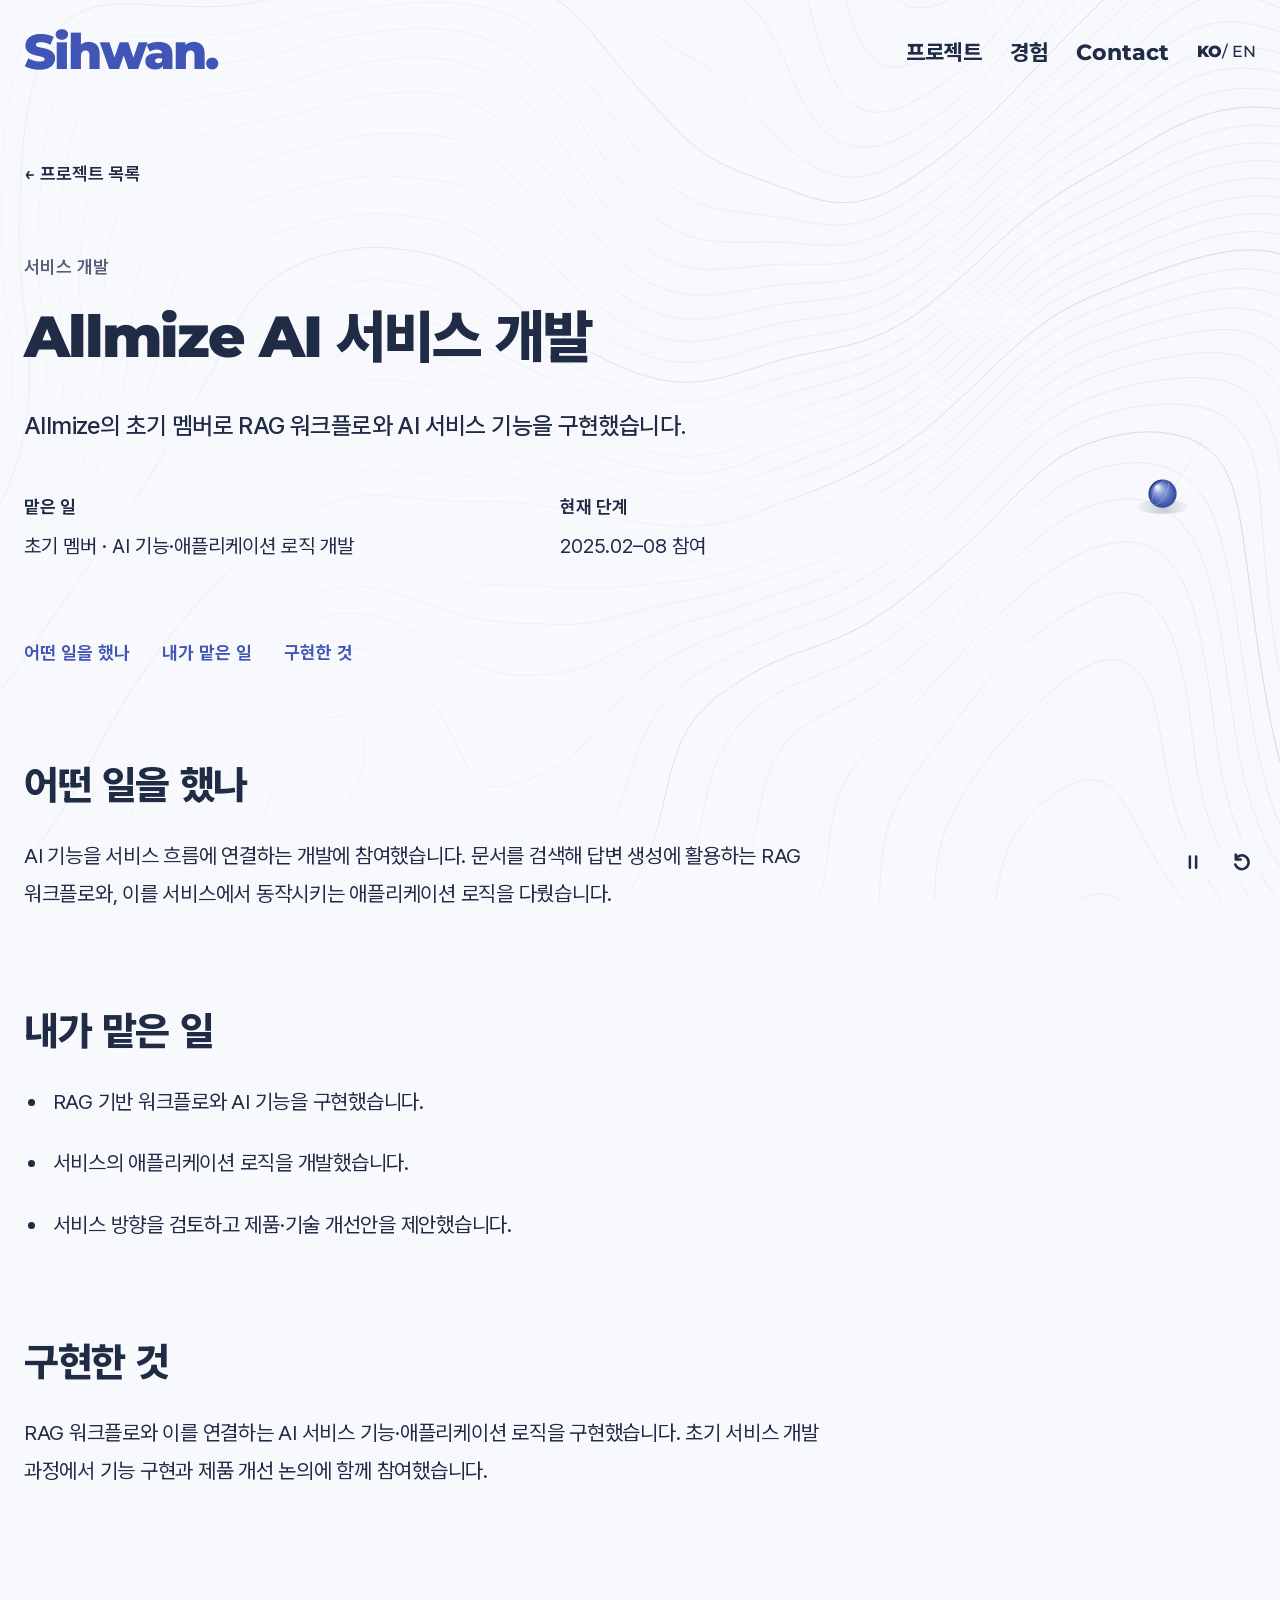
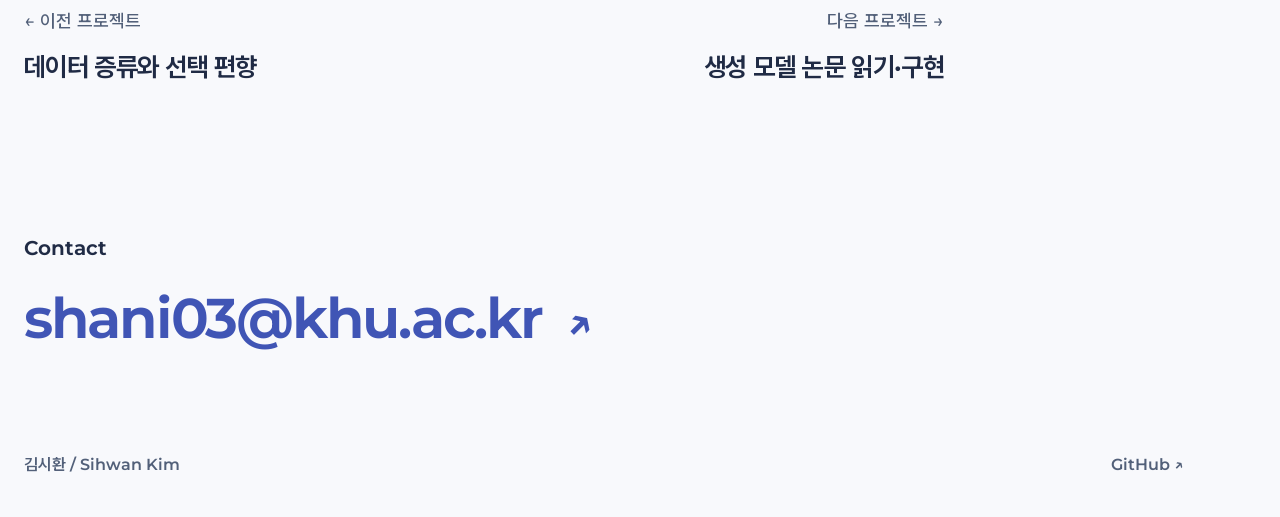
==== commit 7bd9cb3d: "Publish blue portfolio with consistent project detail styling" ====
--- a/projects/allmize/index.html
+++ b/projects/allmize/index.html
@@ -4,14 +4,15 @@
 <head>
 <meta charset="utf-8"/>
 <meta content="width=device-width,initial-scale=1" name="viewport"/>
-<meta content="#f5f5f0" name="theme-color"/>
+<meta content="#F8F9FC" name="theme-color"/>
 <title data-en="AI service development at Allmize — Sihwan Kim" data-ko="Allmize AI 서비스 개발 — 김시환">Allmize AI 서비스 개발 — 김시환</title>
 <meta content="Allmize의 초기 멤버로 RAG 워크플로와 AI 서비스 기능을 구현했습니다." data-en="As an early member of Allmize, I implemented RAG workflows and AI service features." data-ko="Allmize의 초기 멤버로 RAG 워크플로와 AI 서비스 기능을 구현했습니다." name="description"/>
 <link href="https://sihxan.github.io/projects/allmize/" rel="canonical"/>
-<link as="font" crossorigin="" href="../../assets/PortfolioLatin.woff2?v=editorial-20261018" rel="preload" type="font/woff2"/>
-<link as="font" crossorigin="" href="../../assets/PortfolioHangul.woff2?v=editorial-20261018" rel="preload" type="font/woff2"/>
-<link href="../../assets/portfolio.css?v=editorial-20261018" rel="stylesheet"/>
-<link href="../../assets/project-details.css?v=editorial-20261018" rel="stylesheet"/>
+<link as="font" crossorigin="" href="../../assets/Montserrat.woff2?v=blue-20261018" rel="preload" type="font/woff2"/>
+<link as="font" crossorigin="" href="../../assets/Pretendard.woff2?v=blue-20261018" rel="preload" type="font/woff2"/>
+<link href="../../assets/portfolio.css?v=blue-20261018" rel="stylesheet"/>
+<link href="../../assets/project-details.css?v=blue-20261018" rel="stylesheet"/>
+<link href="../../assets/color-system.css?v=blue-20261018" rel="stylesheet"/>
 </head>
 <body class="project-detail">
 <a class="skip" data-en="Skip to content" data-ko="본문 바로가기" href="#main">본문 바로가기</a>
@@ -22,10 +23,10 @@
 </div>
 <div class="wrap">
 <header>
-<a aria-label="Sihwan Kim — Home" class="wordmark" data-home-link="" href="../../">SK</a>
+<a aria-label="Sihwan Kim — Home" class="wordmark" data-home-link="" href="../../">Sihwan.</a>
 <nav aria-label="주 메뉴">
-<a class="" data-en="Projects" data-home-link="" data-ko="프로젝트" href="../../#work">프로젝트</a>
-<a class="" data-en="Experience" data-home-link="" data-ko="경험" href="../../#profile">경험</a>
+<a class="" data-en="Work" data-home-link="" data-ko="프로젝트" href="../../#work">프로젝트</a>
+<a class="" data-en="About" data-home-link="" data-ko="경험" href="../../#profile">경험</a>
 <a data-en="Contact" data-home-link="" data-ko="Contact" href="../../#contact">Contact</a>
 <button aria-label="Switch to English" class="language" type="button"><strong>KO</strong> / EN</button>
 </nav>
@@ -60,9 +61,9 @@
 </main>
 <footer><span class="" data-en="Sihwan Kim / 김시환" data-ko="김시환 / Sihwan Kim">김시환 / Sihwan Kim</span><a href="https://github.com/sihxan" rel="noopener noreferrer" target="_blank">GitHub ↗</a></footer>
 </div>
-<script src="../../assets/contour-terrain.js?v=editorial-20261018"></script>
-<script src="../../assets/scroll-motion-model.js?v=editorial-20261018"></script>
-<script src="../../assets/scroll-contour.js?v=editorial-20261018"></script>
-<script src="../../assets/portfolio.js?v=editorial-20261018" type="module"></script>
+<script src="../../assets/contour-terrain.js?v=blue-20261018"></script>
+<script src="../../assets/scroll-motion-model.js?v=blue-20261018"></script>
+<script src="../../assets/scroll-contour.js?v=blue-20261018"></script>
+<script src="../../assets/portfolio.js?v=blue-20261018" type="module"></script>
 </body>
 </html>
--- a/assets/portfolio.css
+++ b/assets/portfolio.css
@@ -1,20 +1,12 @@
-@font-face{font-family:'Portfolio Latin';src:url('PortfolioLatin.woff2?v=editorial-20261018') format('woff2');font-weight:400 700;font-display:swap}
-@font-face{font-family:'Portfolio Hangul';src:url('PortfolioHangul.woff2?v=editorial-20261018') format('woff2');font-weight:100 900;font-display:swap}
-:root{--paper:#f5f5f0;--ink:#202522;--muted:#616862;--line:#bfc4bb;--accent:#354e5b;--wash:#e9ece5;--ease:cubic-bezier(.22,1,.36,1)}
-*{box-sizing:border-box}html{scroll-behavior:smooth;scroll-padding-top:36px}body{margin:0;background:var(--paper);color:var(--ink);font-family:'Portfolio Latin','Portfolio Hangul',sans-serif;-webkit-font-smoothing:antialiased;isolation:isolate}::selection{background:#ccd5cb;color:#17221c}a{color:inherit;text-decoration:none}button{font:inherit;color:inherit}a:focus-visible,button:focus-visible{outline:2px solid var(--accent);outline-offset:7px}p,h1,h2,h3{margin:0}button,a{-webkit-tap-highlight-color:transparent}.wrap{width:min(1440px,calc(100% - 96px));margin:auto;position:relative}.skip{position:fixed;z-index:30;left:20px;top:20px;padding:12px 18px;background:var(--ink);color:var(--paper);transform:translateY(-180%)}.skip:focus{transform:none}
-header{height:90px;display:flex;align-items:center;justify-content:space-between;gap:24px}.wordmark{font-weight:650;font-size:27px;letter-spacing:-.08em}header nav{display:flex;align-items:center;gap:31px;font-size:14px}header nav>a{padding:8px 0}header nav>a:hover{box-shadow:0 1px var(--ink)}.language{white-space:nowrap;padding:5px 0 5px 18px;margin-left:6px;border:0;border-left:1px solid var(--line);background:none;cursor:pointer;font-size:11px;color:var(--muted)}.language strong{font-weight:650;color:var(--ink)}
-.contour-background{position:fixed;inset:0;width:100%;height:100dvh;z-index:-1;pointer-events:none}.motion-tools{position:fixed;z-index:10;right:16px;bottom:18px;display:flex;gap:3px}.motion-tools button{width:30px;height:30px;padding:8px;border:0;background:rgba(245,245,240,.88);display:grid;place-items:center;cursor:pointer;color:var(--muted)}.motion-tools button:hover{color:var(--ink);background:var(--wash)}.motion-tools svg{width:13px;height:13px;fill:none;stroke:currentColor;stroke-width:1.4;stroke-linecap:round;stroke-linejoin:round}.play-icon{display:none}.paused .pause-icon{display:none}.paused .play-icon{display:block}
-.hero{min-height:min(860px,calc(100svh - 90px));display:flex;flex-direction:column;padding:27px 0 30px}.hero-caption{display:flex;justify-content:space-between;font-size:11px;letter-spacing:.075em;line-height:1.4}.hero-caption span:last-child{padding-right:2px}.hero h1{font-size:clamp(100px,16.55vw,254px);line-height:1.08;letter-spacing:-.065em;font-weight:600;margin:10px 0 0;white-space:nowrap}.name-period{color:var(--ink)}.hero-bottom{display:grid;grid-template-columns:1.25fr 1fr 1fr;gap:30px;margin:38px 0 90px}.hero-intro{grid-column:1/3;max-width:590px}.intro{font-size:clamp(24px,2.4vw,35px);letter-spacing:-.04em;line-height:1.45;font-weight:500;word-break:keep-all}.intro-detail{font-size:13px;color:var(--muted);line-height:1.8;margin-top:23px;word-break:keep-all}.hero-affiliation{font-size:13px;line-height:1.6;align-self:start;width:max-content;max-width:100%;padding-top:3px}.hero-affiliation>p:first-child{font-size:17px;line-height:1.45;letter-spacing:-.02em}.hero-affiliation>p+p{color:var(--muted);margin-top:14px;font-size:12px}.hero-affiliation>a{display:inline-block;margin-top:22px;border-bottom:1px solid var(--ink);padding-bottom:3px}.hero-index{margin-top:auto;display:flex;align-items:center;justify-content:space-between;border-bottom:1px solid var(--ink);padding:0 0 17px;font-size:11px;letter-spacing:.06em}.hero-index>span:last-child{font-size:27px;line-height:1}
-.work{padding:62px 0 108px}.work-heading{display:grid;grid-template-columns:1.25fr 1fr auto;gap:30px;align-items:end;margin:0 0 73px}.work-heading h2{font-size:clamp(64px,7.4vw,112px);font-weight:500;letter-spacing:-.065em;line-height:.95}.work-heading h2>span{padding-left:.55em}.work-heading p{font-size:14px;line-height:1.7;padding-bottom:3px;word-break:keep-all}.work-count{font-size:12px;padding-bottom:6px;font-variant-numeric:tabular-nums}
-.feature{border-top:1px solid var(--ink);padding:18px 0 84px}.feature-top{display:grid;grid-template-columns:50px 1fr auto;gap:20px;align-items:start;font-size:10px;letter-spacing:.04em;line-height:1.6}.feature-number{font-size:17px;line-height:1;font-variant-numeric:tabular-nums;letter-spacing:-.04em}.feature-status{color:var(--muted);letter-spacing:0;font-size:11px}.feature-spread{display:grid;grid-template-columns:1fr 1fr;gap:8%;padding:44px 70px 0}.feature-copy h3{font-size:clamp(30px,3.55vw,54px);line-height:1.2;font-weight:550;letter-spacing:-.055em;word-break:keep-all}.feature-copy h3 a{display:inline-block;transition:color .2s}.feature-copy h3 a:hover{color:var(--accent)}.feature-summary{max-width:425px;font-size:15px;line-height:1.85;letter-spacing:-.01em;margin:26px 0 0;word-break:keep-all}.feature-role{font-size:11px;line-height:1.6;color:var(--muted);margin-top:22px;word-break:keep-all}.project-link{display:inline-flex;gap:54px;align-items:center;margin-top:29px;padding-bottom:8px;border-bottom:1px solid var(--ink);font-size:12px}.project-link span{font-size:23px;line-height:1;transition:transform .25s var(--ease)}.project-link:hover span{transform:translate(3px,-3px)}
-.project-plate{align-self:center;display:block;min-width:0;transition:transform .5s var(--ease)}.project-plate:hover{transform:translateY(-5px)}.project-plate>div{position:relative;min-height:300px;display:flex;flex-direction:column;justify-content:center;padding:48px 24px 38px;background:rgba(233,236,229,.87);overflow:hidden}.plate-label,.plate-foot{position:absolute;left:24px;right:24px;font-size:9px;letter-spacing:.07em}.plate-label{top:20px}.plate-foot{bottom:20px;letter-spacing:0;color:var(--muted);font-size:10px}.object-study .context-word{font-size:clamp(48px,5.5vw,85px);letter-spacing:-.06em;color:#737b72;transform:translateY(-21px)}.crop-box{position:absolute;right:22px;bottom:62px;width:150px;height:114px;display:grid;place-items:center;transform:rotate(-8deg);background:rgba(245,245,240,.72)}.crop-box b{font-weight:450;letter-spacing:-.05em;font-size:37px}.crop-box i{position:absolute;width:16px;height:16px;border:1.5px solid var(--ink)}.crop-box i:nth-child(1){top:0;left:0;border-right:0;border-bottom:0}.crop-box i:nth-child(2){top:0;right:0;border-left:0;border-bottom:0}.crop-box i:nth-child(3){bottom:0;right:0;border-left:0;border-top:0}.crop-box i:nth-child(4){bottom:0;left:0;border-right:0;border-top:0}
-.feature-kv-cache{margin-left:12%;padding-bottom:90px}.feature-kv-cache .feature-spread{padding-left:0;padding-right:0;gap:7%}.feature-kv-cache .project-plate{grid-column:1;grid-row:1}.feature-kv-cache .feature-copy{grid-column:2}.feature-kv-cache .feature-top{grid-template-columns:35px 1fr auto}.cache-study{background:rgba(224,230,232,.92)!important}.cache-columns{display:flex;align-items:center;justify-content:space-between;gap:12px}.cache-columns>span:first-child{font-size:52px;line-height:1;font-weight:500;letter-spacing:-.06em}.cache-lines{display:flex;gap:3px;height:105px;flex:1}.cache-lines i{height:100%;background:#53636b;flex:1;min-width:1px}.cache-lines i:nth-child(3n){height:75%;align-self:center;background:#9da9aa}.cache-lines i:nth-child(5n){height:88%;align-self:center}.cache-lines.compact{flex:0 0 45px;gap:4px}.cache-direction{font-size:28px}
-.feature-sunicon-vton{width:92%;padding-bottom:72px}.feature-sunicon-vton .feature-spread{padding-right:0}.pipeline-study{background:rgba(34,43,37,.95)!important;color:var(--paper);min-height:350px!important}.pipeline-study .plate-foot{color:#c9d1c7}.pipeline-words{display:flex;flex-direction:column;padding:10px 16px;font-size:55px;font-weight:450;line-height:1.03;letter-spacing:-.06em}.pipeline-mid{padding-left:28%}.pipeline-mid i{font-style:normal;float:right;font-size:40px}.pipeline-words>span:last-child{align-self:flex-end}
-.archive{margin-top:5px;padding-left:12%}.archive-heading{display:flex;justify-content:space-between;align-items:baseline;border-bottom:1px solid var(--ink);padding-bottom:18px;margin-bottom:2px}.archive-heading h2{font-size:24px;font-weight:500;letter-spacing:-.04em}.archive-heading>span{font-size:11px}.archive-row{display:grid;grid-template-columns:42px 1fr 40px;gap:20px;padding:25px 0;border-bottom:1px solid var(--line);align-items:start;position:relative}.archive-number{padding-top:7px;font-size:11px;color:var(--muted)}.archive-row h3{font-size:24px;font-weight:500;letter-spacing:-.035em;line-height:1.3;word-break:keep-all}.archive-row h3 a:after{content:'';position:absolute;inset:0}.archive-row h3 a:hover{color:var(--accent)}.archive-row p{font-size:12px;color:var(--muted);line-height:1.8;margin-top:7px;word-break:keep-all}.archive-arrow{font-size:29px;line-height:1;padding-top:2px;justify-self:end;position:relative;z-index:1;transition:transform .25s}.archive-row:hover .archive-arrow{transform:translate(3px,-3px)}
-.cv-area{border-top:1px solid var(--ink);padding-top:28px;margin-bottom:80px}.profile,.cv-section{display:grid;grid-template-columns:24% 1fr;column-gap:8%;margin-right:8%;padding:35px 0 50px}.profile .section-heading h2{font-size:37px;font-weight:500;letter-spacing:-.05em;line-height:1.25}.section-heading h2{font-size:19px;font-weight:500;letter-spacing:-.035em;line-height:1.5}.experience-row{display:grid;grid-template-columns:122px 1fr;gap:25px;border-top:1px solid var(--line);padding:25px 0}.experience-row:first-child{border-top:0;padding-top:0}.experience-row:last-child{padding-bottom:0}.period{font-size:10px;color:var(--muted);line-height:1.8;white-space:nowrap;font-variant-numeric:tabular-nums;padding-top:3px}.experience h3{font-size:24px;font-weight:550;letter-spacing:-.035em;line-height:1.35;margin-bottom:6px}.position{font-size:13px;line-height:1.6}.institution{font-size:11px;color:var(--muted);line-height:1.7;margin-top:5px}.experience .detail{padding:0;margin:16px 0 0;list-style:none;line-height:1.85;color:var(--muted);font-size:13px;word-break:keep-all}.experience .detail li+li{margin-top:9px}.cv-section{border-top:1px solid var(--line);padding-top:28px;padding-bottom:28px}.education-row,.credential{display:grid;grid-template-columns:122px 1fr;gap:25px}.education-row h3,.credential h3{font-size:17px;line-height:1.5;letter-spacing:-.02em;font-weight:500;word-break:keep-all}.education-detail,.credential-detail{font-size:12px;color:var(--muted);line-height:1.8;margin-top:6px;word-break:keep-all}.credential+.credential{margin-top:21px}.skills-grid{display:grid;grid-template-columns:repeat(3,minmax(0,1fr));gap:25px}.skill-group h3{font-size:12px;font-weight:550;margin-bottom:11px}.skill-group p{font-size:11px;line-height:1.85;color:var(--muted);overflow-wrap:anywhere}.interests{grid-column:2;margin-top:23px;font-size:11px;color:var(--muted);line-height:1.8}
-.contact{padding:40px 0 65px;border-top:1px solid var(--ink)}.contact>span{font-size:12px;display:block;margin-bottom:30px}.email{font-size:clamp(30px,5.5vw,80px);line-height:1.2;letter-spacing:-.055em;font-weight:450;display:inline-flex;align-items:baseline;gap:40px}.email span{font-size:.7em;transition:transform .25s}.email:hover span{transform:translate(4px,-4px)}footer{display:flex;justify-content:space-between;gap:20px;border-top:1px solid var(--line);padding:20px 65px 26px 0;font-size:10px;color:var(--muted)}.footer-note{letter-spacing:.04em}.reveal{opacity:1;transform:none}
-@media(min-width:1700px){.hero{min-height:860px}}
-@media(max-width:1100px){.wrap{width:calc(100% - 64px)}.hero{min-height:690px}.hero h1{font-size:16.1vw}.hero-bottom{grid-template-columns:1.6fr 1fr;gap:50px}.hero-intro{grid-column:1}.hero-affiliation{grid-column:2;justify-self:center}.feature-spread{padding-left:0;padding-right:0;gap:5%}.feature-kv-cache{margin-left:6%}.feature-sunicon-vton{width:100%}.project-plate>div{min-height:275px}.feature-copy h3{font-size:35px}.feature-summary{font-size:14px}.cv-area .profile,.cv-section{margin-right:0;grid-template-columns:22% 1fr;gap:6%}.skills-grid{grid-template-columns:1fr 1fr}.archive{padding-left:6%}}
-@media(max-width:760px){html{scroll-padding-top:20px}.wrap{width:calc(100% - 40px)}header{height:76px;gap:20px}.wordmark{font-size:25px}header nav{gap:18px;font-size:12px}.language{font-size:10px;padding-left:12px;margin-left:0}.hero{min-height:700px;min-height:calc(100svh - 76px);max-height:900px;padding-top:23px;padding-bottom:22px}.hero-caption{font-size:8px;letter-spacing:.035em}.hero-caption>span:last-child{display:none}.hero h1{font-size:16.5vw;letter-spacing:-.065em;margin-top:21px;line-height:1.1}.hero-bottom{display:flex;flex-direction:column;gap:30px;margin:48px 0 74px}.hero-intro{max-width:420px}.intro{font-size:25px;line-height:1.5;letter-spacing:-.045em}.intro-detail{font-size:11px;margin-top:18px;line-height:1.85}.hero-affiliation{margin-left:24%;padding-top:0}.hero-affiliation>p:first-child{font-size:14px}.hero-affiliation>p+p{font-size:10px;margin-top:9px}.hero-affiliation>a{font-size:11px;margin-top:13px}.hero-index{font-size:9px;padding-bottom:14px}.work{padding:41px 0 65px}.work-heading{grid-template-columns:1fr auto;gap:20px;margin-bottom:43px}.work-heading h2{font-size:65px}.work-heading p{font-size:11px;align-self:end;padding-bottom:0;grid-row:2}.work-count{grid-column:2;grid-row:2;font-size:10px}.feature{padding-top:16px;padding-bottom:47px}.feature-top{grid-template-columns:28px 1fr;gap:12px;font-size:9px}.feature-number{font-size:15px}.feature-status{grid-column:2;font-size:10px;margin-top:-7px}.feature-spread{grid-template-columns:1fr;gap:31px;padding-top:26px}.feature-copy h3{font-size:36px;line-height:1.25;letter-spacing:-.05em}.feature-summary{font-size:14px;line-height:1.8;margin-top:21px;max-width:460px}.feature-role{font-size:10px;margin-top:16px}.project-link{font-size:11px;margin-top:22px;gap:38px}.project-plate{width:88%;margin-left:auto}.project-plate>div{min-height:245px}.object-study .context-word{font-size:54px}.crop-box{width:132px;height:93px;bottom:50px;right:18px}.crop-box b{font-size:31px}.plate-label{font-size:8px}.plate-foot{font-size:9px}.feature-kv-cache{margin-left:0;padding-bottom:47px}.feature-kv-cache .feature-spread{grid-template-columns:1fr;gap:31px}.feature-kv-cache .feature-copy{grid-column:auto}.feature-kv-cache .project-plate{grid-column:auto;grid-row:auto;margin-left:0;margin-right:auto}.feature-kv-cache .feature-top{grid-template-columns:28px 1fr}.pipeline-study{min-height:275px!important}.pipeline-words{font-size:49px}.pipeline-mid i{font-size:35px}.archive{padding-left:0;margin-top:10px}.archive-heading{padding-bottom:15px}.archive-heading h2{font-size:21px}.archive-heading>span{font-size:9px}.archive-row{grid-template-columns:23px 1fr 22px;gap:10px;padding:20px 0}.archive-row h3{font-size:20px;line-height:1.4}.archive-row p{font-size:11px;line-height:1.7}.archive-number{font-size:9px;padding-top:6px}.archive-arrow{font-size:25px}.cv-area{margin-bottom:39px;padding-top:8px}.cv-area .profile,.cv-section{grid-template-columns:1fr;gap:27px;margin:0;padding:28px 0}.profile .section-heading h2{font-size:31px}.section-heading h2{font-size:19px}.experience-row{grid-template-columns:1fr;gap:10px;padding:22px 0}.experience h3{font-size:23px}.experience .detail{font-size:13px;line-height:1.85;margin-top:14px}.period{font-size:10px}.education-row,.credential{grid-template-columns:1fr;gap:7px}.skills-grid{grid-template-columns:1fr 1fr;gap:24px}.interests{grid-column:1;margin-top:0;font-size:10px}.contact{padding:28px 0 40px}.contact>span{font-size:11px;margin-bottom:25px}.email{font-size:clamp(25px,6.5vw,45px);gap:20px;letter-spacing:-.04em}footer{font-size:9px;padding:17px 38px 24px 0;gap:15px;flex-wrap:wrap}.footer-note{display:none}.motion-tools{flex-direction:column;right:3px;bottom:10px}.motion-tools button{width:25px;height:25px;padding:6px}}
-@media(max-width:360px){header{gap:12px}header nav{gap:10px;font-size:11px}.language{padding-left:9px;font-size:9px}.intro{font-size:22px}.hero-bottom{margin-top:37px;gap:26px;margin-bottom:55px}.hero-affiliation{margin-left:18%}.hero h1{font-size:16.2vw}.work-heading h2{font-size:58px}.feature-copy h3{font-size:31px}.project-plate{width:94%}.object-study .context-word{font-size:48px}.feature-summary{font-size:13px}.archive-row h3{font-size:18px}.email{font-size:23px;gap:11px}}
+@font-face{font-family:Montserrat;src:url('Montserrat.woff2?v=blue-20261018') format('woff2');font-weight:100 900;font-style:normal;font-display:swap}
+@font-face{font-family:Pretendard;src:url('Pretendard.woff2?v=blue-20261018') format('woff2');font-weight:100 900;font-style:normal;font-display:swap}
+:root{--paper:#202428;--ink:#f8f8f3;--muted:#c0c8cb;--accent:#b5d0dc;--wash:#333d43;--light:#f4f4ee;--dark:#202428;--font:Montserrat,Pretendard,sans-serif}
+*{box-sizing:border-box}html{scroll-behavior:smooth;scroll-padding-top:32px}body{margin:0;background:var(--paper);color:var(--ink);font-family:var(--font);font-size:20px;line-height:1.65;-webkit-font-smoothing:antialiased;isolation:isolate}h1,h2,h3,p{margin:0}a{color:inherit;text-decoration:none}button{font:inherit;color:inherit}a,button{-webkit-tap-highlight-color:transparent}a:focus-visible,button:focus-visible{outline:3px solid currentColor;outline-offset:8px}::selection{background:#a9c5d1;color:#202428}.wrap{width:100%;position:relative}.skip{position:fixed;z-index:20;left:24px;top:16px;background:var(--light);color:var(--dark);padding:12px 20px;transform:translateY(-180%)}.skip:focus{transform:none}
+header{min-height:106px;padding:16px 24px;display:flex;justify-content:space-between;align-items:center;gap:32px;position:relative;z-index:4}header .wordmark{font-size:49px;font-weight:850;line-height:1.15;letter-spacing:-.04em}header nav{display:flex;align-items:center;gap:42px;font-size:23px;font-weight:750;line-height:1.4}header nav>a{padding:10px 0;transition:opacity .2s}header nav>a:hover{opacity:.65}.language{background:none;border:0;font-size:16px;letter-spacing:0;font-weight:500;padding:12px 0;margin-left:8px;cursor:pointer;white-space:nowrap}.language strong{font-weight:850}
+.contour-background,.contour-ball{position:fixed;inset:0;width:100%;height:100dvh;pointer-events:none;mix-blend-mode:difference}.contour-background{z-index:1}.contour-ball{z-index:3;mix-blend-mode:normal}.motion-tools{position:fixed;right:16px;bottom:16px;display:flex;gap:5px;z-index:10;mix-blend-mode:difference;color:white}.motion-tools button{width:44px;height:44px;padding:12px;border:0;background:transparent;display:grid;place-items:center;cursor:pointer}.motion-tools svg{width:20px;height:20px;fill:none;stroke:currentColor;stroke-width:2;stroke-linecap:round;stroke-linejoin:round}.play-icon{display:none}.paused .pause-icon{display:none}.paused .play-icon{display:block}
+.hero{padding:42px 24px 0}.hero-copy{position:relative;z-index:4;max-width:950px}.hero h1{font-size:clamp(32px,3.05vw,47px);font-weight:850;line-height:1.3;letter-spacing:-.025em;word-break:keep-all}.terrain-stage{height:clamp(430px,47vw,650px);min-height:48svh}.surface-light{background:var(--light);color:var(--dark)}.work{padding:75px 24px 100px}.gallery-heading{font-size:42px;line-height:1.25;font-weight:850;letter-spacing:-.035em;position:relative;z-index:4;display:table;margin:0 0 65px}.work-gallery{display:grid;grid-template-columns:repeat(12,minmax(0,1fr));column-gap:28px;row-gap:90px;align-items:start}.work-card{min-width:0;grid-column:span 6}.card-clip{grid-column:span 7}.card-cache{grid-column:span 5;margin-top:150px}.card-tryon{grid-column:span 5}.card-video{grid-column:span 7;margin-top:90px}.card-build{grid-column:span 7}.card-data{grid-column:span 5;margin-top:110px}.card-noise{grid-column:span 5}.card-read{grid-column:span 7;margin-top:70px}.project-cover{display:flex;position:relative;z-index:2;min-width:0;overflow:hidden;align-items:center;justify-content:center;min-height:430px;height:38vw;max-height:680px;padding:35px;transition:filter .25s}.project-cover:hover{filter:brightness(.96)}.poster-word{display:block;position:relative;z-index:4;font-size:clamp(95px,14vw,220px);font-weight:850;line-height:.83;letter-spacing:-.055em;transition:transform .6s cubic-bezier(.2,.75,.2,1)}.project-cover:hover .poster-word{transform:translateY(-8px)}.cover-arrow{position:absolute;bottom:26px;right:30px;font-size:42px;font-weight:500;line-height:1}.cover-clip{background:#b4cbd4;color:#202e39;height:49vw;max-height:780px}.cover-clip .poster-word{font-size:clamp(100px,16vw,250px);letter-spacing:-.075em;transform:rotate(-5deg)}.cover-clip:hover .poster-word{transform:rotate(-5deg) translateY(-8px)}.cover-cache{background:#deded4;color:#303b41;height:35vw}.cover-cache .poster-word{font-size:clamp(130px,17vw,250px);line-height:.74;letter-spacing:-.065em}.cover-tryon{background:#bbbdc8;color:#262b39;height:40vw}.cover-tryon .poster-word{font-size:clamp(110px,13.8vw,215px);line-height:.88}.cover-video{background:#354b59;color:#f2f3ed;height:43vw;max-height:690px}.cover-video .poster-word{font-size:clamp(95px,13vw,210px);line-height:.9}.cover-build{background:#d5d6cf;color:#2e3f47;height:35vw}.cover-build .poster-word{font-size:clamp(75px,9.3vw,150px);line-height:1.04;letter-spacing:-.05em}.cover-data{background:#536976;color:#f3f4ef;height:32vw}.cover-data .poster-word{font-size:clamp(75px,8vw,140px);line-height:.95}.cover-noise{background:#cbd4d5;color:#334651;height:34vw}.cover-noise .poster-word{font-size:clamp(70px,8vw,130px);line-height:.98}.cover-read{background:#c4c2ca;color:#343944;height:35vw}.cover-read .poster-word{font-size:clamp(80px,11vw,170px);line-height:.95}.card-copy{padding:23px 3px 0;position:relative;z-index:4}.project-name{font-size:clamp(25px,2.35vw,35px);font-weight:800;line-height:1.35;letter-spacing:-.035em;word-break:keep-all}.project-name a:hover{opacity:.65}.project-summary{font-family:Pretendard,Montserrat,sans-serif;font-size:21px;font-weight:450;line-height:1.65;letter-spacing:-.015em;margin-top:13px;max-width:690px;word-break:keep-all}
+.about-surface{padding:75px 24px 100px}.cv-area{position:relative;z-index:4;max-width:1550px}.profile{margin-bottom:100px}.section-heading h2{font-size:40px;font-weight:850;line-height:1.3;letter-spacing:-.04em;margin-bottom:50px;word-break:keep-all}.experience-list{display:grid;grid-template-columns:1fr 1fr;gap:65px 9%;max-width:1300px}.experience-body h3{font-size:31px;font-weight:800;letter-spacing:-.035em;line-height:1.35}.position{font-size:21px;font-weight:650;line-height:1.6;margin-top:8px}.period{font-size:18px;font-weight:500;line-height:1.6;margin-top:18px}.experience .detail{font-family:Pretendard,Montserrat,sans-serif;padding:0;list-style:none;margin:20px 0 0;font-size:20px;line-height:1.75;word-break:keep-all}.detail li+li{margin-top:15px}.cv-section{display:grid;grid-template-columns:1fr 2fr;gap:8%;padding:35px 0}.cv-section .section-heading h2{font-size:30px;margin-bottom:0}.education-row h3,.credential h3{font-size:25px;font-weight:750;line-height:1.4;letter-spacing:-.025em;word-break:keep-all}.education-row .period,.credential .period{margin:0 0 10px}.education-detail,.credential-detail{font-size:20px;margin-top:8px;line-height:1.7}.credential+.credential{margin-top:35px}.skills-grid{display:grid;grid-template-columns:1fr 1fr;gap:30px}.skill-group h3{font-size:22px;font-weight:750;margin-bottom:8px}.skill-group p{font-size:18px;line-height:1.8;overflow-wrap:anywhere}.interests{font-size:18px;line-height:1.75;grid-column:2;word-break:keep-all}.contact{padding:95px 24px 80px;position:relative;z-index:4}.contact>span{display:block;font-size:29px;font-weight:800;margin-bottom:32px}.email{font-size:clamp(36px,6.7vw,106px);line-height:1.3;font-weight:800;letter-spacing:-.055em;overflow-wrap:anywhere}.email>span{font-size:.65em}.email:hover{opacity:.7}.footer,footer{position:relative;z-index:4;padding:15px 100px 38px 24px;font-size:18px;font-weight:600;display:flex;justify-content:space-between;gap:24px}.reveal{opacity:1;transform:none}
+@media(min-width:1700px){.work-gallery{column-gap:38px}.card-copy{padding-top:30px}.project-summary{font-size:23px}}
+@media(max-width:1000px){header nav{gap:25px;font-size:20px}header .wordmark{font-size:42px}.hero{padding-top:42px}.work-gallery{gap:65px 24px}.project-cover{min-height:330px;padding:25px}.card-cache{margin-top:95px}.card-video{margin-top:60px}.card-data{margin-top:80px}.card-read{margin-top:55px}.poster-word{font-size:15vw}.cover-clip .poster-word{font-size:17vw}.project-summary{font-size:20px}.experience-list{gap:50px 6%}}
+@media(max-width:680px){html{scroll-padding-top:24px}header{padding:23px 18px 10px;display:block;min-height:128px}.wordmark,header .wordmark{font-size:39px;line-height:1.1;letter-spacing:-.045em}header nav{margin-top:22px;justify-content:space-between;gap:16px;font-size:20px;font-weight:750}.language{position:absolute;right:18px;top:22px;font-size:16px;padding:8px 0}.hero{padding:45px 18px 0}.hero h1{font-size:30px;line-height:1.38;font-weight:800;letter-spacing:-.035em}.hero h1 br{display:none}.terrain-stage{height:390px;min-height:45svh}.work{padding:48px 18px 65px}.gallery-heading{font-size:31px;margin-bottom:38px}.work-gallery{grid-template-columns:minmax(0,1fr);gap:44px}.work-card{grid-column:auto;margin:0}.project-cover{height:100vw;max-height:610px;min-height:300px;padding:26px}.cover-clip{height:110vw}.cover-cache{height:86vw}.cover-tryon{height:100vw}.cover-video{height:92vw}.cover-build,.cover-data,.cover-noise,.cover-read{height:87vw}.poster-word,.cover-clip .poster-word{font-size:24vw}.cover-cache .poster-word{font-size:35vw}.cover-tryon .poster-word{font-size:29vw}.cover-video .poster-word{font-size:24vw}.cover-build .poster-word{font-size:18.5vw}.cover-data .poster-word,.cover-noise .poster-word{font-size:22vw}.cover-read .poster-word{font-size:25vw}.cover-arrow{font-size:33px;right:24px;bottom:22px}.card-copy{padding:20px 0 0}.project-name{font-size:26px;font-weight:800;letter-spacing:-.035em}.project-summary{font-size:19px;line-height:1.7;margin-top:12px}.about-surface{padding:45px 18px 60px}.profile{margin-bottom:65px}.section-heading h2{font-size:31px;margin-bottom:38px}.experience-list{display:block}.experience-row+.experience-row{margin-top:45px}.experience-body h3{font-size:27px}.position{font-size:19px}.experience .detail{font-size:18px;line-height:1.75;margin-top:15px}.period{font-size:16px}.cv-section{display:block;padding:25px 0}.cv-section .section-heading h2{font-size:27px;margin-bottom:28px}.education-row h3,.credential h3{font-size:23px}.education-detail,.credential-detail{font-size:18px}.skills-grid{grid-template-columns:1fr;gap:28px}.skill-group h3{font-size:21px}.skill-group p,.interests{font-size:18px}.interests{margin-top:25px}.contact{padding:55px 18px 70px}.contact>span{font-size:25px;margin-bottom:24px}.email{font-size:clamp(24px,6.35vw,43px);letter-spacing:-.05em}.email>span{display:none}footer,.footer{font-size:16px;padding:0 18px 85px;flex-wrap:wrap;gap:16px}.motion-tools{right:5px;bottom:8px}.motion-tools button{width:40px;height:40px;padding:11px}}
 @media(prefers-reduced-motion:reduce){html{scroll-behavior:auto}*,*:before,*:after{transition:none!important}}
--- a/assets/project-details.css
+++ b/assets/project-details.css
@@ -1,67 +1,126 @@
-/* Research notes share the home page's type, paper, and continuous terrain. */
+/* Project pages use the same open canvas as the home page. */
+.project-detail .wrap {
+  width: min(1180px, calc(100% - 96px));
+}
+
+.project-detail header {
+  height: auto;
+  min-height: 104px;
+  gap: 28px;
+  border: 0;
+}
+
+.project-detail header nav {
+  display: flex;
+  flex-wrap: wrap;
+  align-items: center;
+  gap: 12px 28px;
+  font-size: 18px;
+  font-weight: 600;
+  line-height: 1.5;
+}
+
+.project-detail header nav > a,
+.project-detail .language {
+  display: inline-flex;
+  align-items: center;
+  min-height: 44px;
+  padding: 6px 0;
+  border: 0;
+  box-shadow: none;
+}
+
+.project-detail .language {
+  margin: 0;
+  font-size: 16px;
+  line-height: 1.5;
+  background: none;
+  white-space: nowrap;
+}
+
+.project-detail main {
+  min-width: 0;
+}
+
 .detail-hero,
 .detail-sections,
 .detail-story,
 .detail-pagination {
-  width: min(1100px, calc(100% - 180px));
-}
-
-.detail-hero { padding: 44px 0 62px; }
+  width: min(100%, 920px);
+}
+
+.detail-hero {
+  padding: 48px 0 68px;
+}
+
 .back-link {
   display: inline-flex;
   align-items: center;
-  min-height: 34px;
-  font-size: 13px;
-  line-height: 1.5;
-  color: var(--muted);
-}
-.back-link:hover { color: var(--ink); }
+  min-height: 44px;
+  font-size: 18px;
+  font-weight: 600;
+  line-height: 1.5;
+  color: var(--ink, #252d31);
+}
+
+.back-link:hover,
+.detail-resources a:hover,
+.detail-pagination a:hover {
+  color: var(--accent, #486271);
+}
+
 .detail-kicker {
-  margin: 64px 0 22px;
-  font-size: 13px;
-  line-height: 1.6;
-  color: var(--muted);
-}
+  margin: 58px 0 20px;
+  font-size: 18px;
+  font-weight: 600;
+  line-height: 1.5;
+  color: var(--muted, #4e5b62);
+}
+
 .detail-hero h1 {
-  max-width: 1050px;
+  max-width: 900px;
   margin: 0;
-  font-size: clamp(48px, 5.6vw, 76px);
-  font-weight: 500;
-  line-height: 1.11;
+  font-size: clamp(40px, 4.6vw, 58px);
+  font-weight: 700;
+  line-height: 1.15;
   letter-spacing: -.045em;
   white-space: normal;
   word-break: keep-all;
   overflow-wrap: anywhere;
   text-wrap: balance;
 }
+
 .detail-lead {
-  max-width: 750px;
-  margin: 36px 0 0;
-  font-size: 23px;
-  line-height: 1.7;
-  letter-spacing: -.02em;
-  word-break: keep-all;
-  overflow-wrap: anywhere;
-}
+  max-width: 820px;
+  margin: 32px 0 0;
+  font-size: 24px;
+  font-weight: 500;
+  line-height: 1.65;
+  letter-spacing: -.025em;
+  word-break: keep-all;
+  overflow-wrap: anywhere;
+}
+
 .detail-facts {
   display: grid;
   grid-template-columns: minmax(0, 1.25fr) minmax(0, 1fr);
-  gap: 48px;
-  max-width: 900px;
-  margin: 56px 0 0;
-  padding: 24px 0 0;
-  border-top: 1px solid var(--line);
-}
+  gap: 32px 56px;
+  margin: 48px 0 0;
+  padding: 0;
+  border: 0;
+}
+
 .detail-facts dt {
-  margin-bottom: 11px;
-  font-size: 12px;
-  line-height: 1.6;
-  color: var(--muted);
-}
+  margin: 0 0 10px;
+  font-size: 18px;
+  font-weight: 650;
+  line-height: 1.5;
+}
+
 .detail-facts dd {
   margin: 0;
-  font-size: 15px;
-  line-height: 1.8;
+  font-size: 20px;
+  line-height: 1.65;
   word-break: keep-all;
   overflow-wrap: anywhere;
 }
@@ -70,221 +129,416 @@
   display: flex;
   flex-wrap: wrap;
   align-items: baseline;
-  gap: 4px 35px;
-  margin: 0;
-  padding: 18px 0;
-  border-top: 1px solid var(--ink);
-  border-bottom: 1px solid var(--line);
-  font-size: 13px;
-  line-height: 1.7;
-}
+  gap: 12px 32px;
+  margin: 0 0 22px;
+  padding: 0;
+  border: 0;
+  font-size: 18px;
+  font-weight: 650;
+  line-height: 1.5;
+}
+
 .project-detail .detail-sections > a {
+  display: inline-flex;
+  align-items: center;
+  min-height: 44px;
+  padding: 6px 0;
+  color: var(--accent, #486271);
+}
+
+.project-detail .detail-sections > a:hover {
+  color: var(--ink, #252d31);
+  text-decoration: underline;
+  text-underline-offset: .22em;
+  text-decoration-thickness: .1em;
+}
+
+.detail-section {
   display: block;
-  padding: 5px 0;
-  color: var(--muted);
-}
-.project-detail .detail-sections > a:hover,
-.project-detail .detail-sections > a:focus-visible {
-  color: var(--ink);
-  text-decoration: underline;
-  text-underline-offset: 5px;
-  text-decoration-thickness: 1px;
-}
-.detail-section {
-  display: grid;
-  grid-template-columns: minmax(150px, .31fr) minmax(0, 1fr);
-  column-gap: 66px;
-  padding: 66px 0 72px;
-  border-bottom: 1px solid var(--line);
+  padding: 64px 0 18px;
+  border: 0;
   scroll-margin-top: 36px;
 }
+
+.detail-section + .detail-section {
+  padding-top: 76px;
+}
+
 .detail-section h2 {
-  margin: 0;
-  font-size: 22px;
-  line-height: 1.45;
-  font-weight: 500;
-  letter-spacing: -.025em;
-  word-break: keep-all;
-  overflow-wrap: anywhere;
-}
+  max-width: 860px;
+  margin: 0 0 28px;
+  font-size: clamp(32px, 3.2vw, 40px);
+  font-weight: 700;
+  line-height: 1.2;
+  letter-spacing: -.035em;
+  word-break: keep-all;
+  overflow-wrap: anywhere;
+}
+
 .detail-section .section-number {
-  display: block;
-  margin-bottom: 18px;
-  font-size: 12px;
-  line-height: 1;
-  font-weight: 400;
-  letter-spacing: 0;
-  font-variant-numeric: tabular-nums;
-  color: var(--muted);
-}
+  display: none;
+}
+
 .detail-prose {
   min-width: 0;
-  max-width: 760px;
-  font-size: 16px;
-  line-height: 1.9;
-  word-break: keep-all;
-  overflow-wrap: anywhere;
-}
-.detail-prose p { margin: 0 0 24px; }
-.detail-prose p:last-child { margin-bottom: 0; }
-.detail-prose ul { margin: 0; padding: 0; list-style: none; }
+  max-width: 820px;
+  font-size: 20px;
+  line-height: 1.8;
+  letter-spacing: -.012em;
+  word-break: keep-all;
+  overflow-wrap: anywhere;
+}
+
+.detail-prose p {
+  margin: 0 0 26px;
+}
+
+.detail-prose p:last-child {
+  margin-bottom: 0;
+}
+
+.detail-prose ul {
+  margin: 0;
+  padding-left: 1.15em;
+  list-style: disc;
+}
+
 .detail-prose li {
-  position: relative;
-  margin: 0 0 22px;
-  padding-left: 21px;
-}
-.detail-prose li:last-child { margin-bottom: 0; }
+  position: static;
+  margin: 0 0 24px;
+  padding-left: .22em;
+}
+
+.detail-prose li:last-child {
+  margin-bottom: 0;
+}
+
 .detail-prose li::before {
-  content: '—';
-  position: absolute;
-  left: 0;
-  color: var(--muted);
+  content: none;
 }
 
 .detail-metrics {
   width: 100%;
-  margin: 36px 0 0;
-  border-collapse: collapse;
+  margin: 40px 0 0;
+  border: 0;
+  border-collapse: separate;
+  border-spacing: 0 20px;
   table-layout: fixed;
-  font-size: 13px;
-  line-height: 1.75;
-}
+  font-size: 20px;
+  line-height: 1.65;
+}
+
 .detail-metrics caption {
-  margin-bottom: 15px;
-  font-size: 12px;
-  line-height: 1.65;
-  color: var(--muted);
+  margin: 0 0 10px;
+  font-size: 20px;
+  font-weight: 650;
+  line-height: 1.5;
   text-align: left;
-}
+  color: var(--ink, #252d31);
+}
+
 .detail-metrics th,
 .detail-metrics td {
-  padding: 17px 16px 17px 0;
-  border-bottom: 1px solid var(--line);
+  padding: 0 24px 0 0;
+  border: 0;
   vertical-align: top;
   text-align: left;
   word-break: keep-all;
   overflow-wrap: anywhere;
 }
+
 .detail-metrics th {
-  border-top: 1px solid var(--ink);
-  font-size: 12px;
-  font-weight: 400;
-  color: var(--muted);
-}
-.detail-metrics th:first-child { width: 30%; }
-.detail-metrics th:nth-child(2) { width: 24%; }
+  font-size: 18px;
+  font-weight: 650;
+  color: var(--muted, #4e5b62);
+}
+
+.detail-metrics th:first-child {
+  width: 30%;
+}
+
+.detail-metrics th:nth-child(2) {
+  width: 24%;
+}
+
 .detail-metrics td:nth-child(2) {
-  font-size: 21px;
+  font-size: 24px;
+  font-weight: 650;
   font-variant-numeric: tabular-nums;
-  letter-spacing: -.025em;
-}
+  line-height: 1.4;
+  letter-spacing: -.02em;
+}
+
 .detail-metrics th:last-child,
-.detail-metrics td:last-child { padding-right: 0; }
+.detail-metrics td:last-child {
+  padding-right: 0;
+}
+
 .detail-resources {
   display: flex;
   flex-wrap: wrap;
-  gap: 13px 28px;
-  margin-top: 28px;
-  font-size: 14px;
-}
+  align-items: baseline;
+  gap: 12px 28px;
+  margin-top: 30px;
+  font-size: 20px;
+  font-weight: 650;
+  line-height: 1.6;
+}
+
 .detail-resources a {
-  padding-bottom: 4px;
-  border-bottom: 1px solid var(--ink);
-}
-.detail-resources a:hover { color: var(--accent); }
+  display: inline-flex;
+  align-items: center;
+  min-height: 44px;
+  padding: 4px 0;
+  border: 0;
+  overflow-wrap: anywhere;
+}
+
 .detail-pagination {
   display: grid;
   grid-template-columns: minmax(0, 1fr) minmax(0, 1fr);
-  gap: 60px;
-  padding: 40px 0 96px;
-}
+  gap: 44px 64px;
+  margin-top: 60px;
+  padding: 40px 0 104px;
+  border: 0;
+}
+
 .detail-pagination a {
   min-width: 0;
-  font-size: 20px;
-  line-height: 1.55;
-  letter-spacing: -.02em;
-  word-break: keep-all;
-  overflow-wrap: anywhere;
-}
-.detail-pagination a:last-child { text-align: right; }
+  font-size: 26px;
+  font-weight: 650;
+  line-height: 1.4;
+  letter-spacing: -.025em;
+  word-break: keep-all;
+  overflow-wrap: anywhere;
+}
+
+.detail-pagination a:last-child {
+  text-align: right;
+}
+
 .detail-pagination .direction {
   display: block;
-  margin-bottom: 13px;
-  font-size: 12px;
-  line-height: 1.65;
+  margin-bottom: 14px;
+  font-size: 18px;
+  font-weight: 500;
+  line-height: 1.5;
   letter-spacing: 0;
-  color: var(--muted);
-}
-.detail-pagination a:hover { color: var(--accent); }
-
-@media (max-width: 1180px) {
-  .detail-hero,
-  .detail-sections,
-  .detail-story,
-  .detail-pagination { width: calc(100% - 100px); }
-  .detail-section {
-    grid-template-columns: 155px minmax(0, 1fr);
-    column-gap: 42px;
-  }
-}
-@media (max-width: 960px) {
-  .detail-hero,
-  .detail-sections,
-  .detail-story,
-  .detail-pagination { width: calc(100% - 70px); }
-  .detail-hero h1 { font-size: 56px; }
-  .detail-lead { font-size: 21px; }
-  .detail-section {
-    grid-template-columns: 125px minmax(0, 1fr);
-    column-gap: 28px;
-  }
-  .detail-section h2 { font-size: 20px; }
-}
+  color: var(--muted, #4e5b62);
+}
+
+.project-detail .contact {
+  padding: 44px 0 80px;
+  border: 0;
+}
+
+.project-detail .contact > span {
+  display: block;
+  margin-bottom: 20px;
+  font-size: 20px;
+  font-weight: 650;
+  line-height: 1.5;
+}
+
+.project-detail .email {
+  display: inline-flex;
+  flex-wrap: wrap;
+  align-items: baseline;
+  gap: 12px 24px;
+  max-width: 100%;
+  font-size: clamp(28px, 4.4vw, 58px);
+  font-weight: 650;
+  line-height: 1.25;
+  letter-spacing: -.04em;
+  overflow-wrap: anywhere;
+}
+
+.project-detail .email span {
+  font-size: .8em;
+}
+
+.project-detail footer {
+  display: flex;
+  flex-wrap: wrap;
+  justify-content: space-between;
+  gap: 16px 28px;
+  padding: 20px 72px 40px 0;
+  border: 0;
+  font-size: 16px;
+  line-height: 1.5;
+  color: var(--muted, #4e5b62);
+}
+
 @media (max-width: 760px) {
-  .detail-hero,
-  .detail-sections,
-  .detail-story,
-  .detail-pagination { width: 100%; }
-  .detail-hero { padding: 24px 0 40px; }
-  .back-link { font-size: 12px; }
-  .detail-kicker { margin: 43px 0 18px; font-size: 12px; }
+  .project-detail .wrap {
+    width: calc(100% - 40px);
+  }
+
+  .project-detail header {
+    min-height: 92px;
+    gap: 12px 24px;
+  }
+
+  .project-detail header nav {
+    gap: 4px 18px;
+    font-size: 16px;
+  }
+
+  .detail-hero {
+    padding: 28px 0 46px;
+  }
+
+  .detail-kicker {
+    margin-top: 40px;
+    font-size: 18px;
+  }
+
   .detail-hero h1 {
-    font-size: 40px;
-    line-height: 1.15;
-    letter-spacing: -.04em;
-  }
-  .detail-lead { margin-top: 26px; font-size: 19px; line-height: 1.75; }
+    font-size: clamp(32px, 8.8vw, 48px);
+    line-height: 1.2;
+    letter-spacing: -.035em;
+  }
+
+  .detail-lead {
+    margin-top: 26px;
+    font-size: 21px;
+    line-height: 1.65;
+  }
+
   .detail-facts {
-    grid-template-columns: 1fr;
-    gap: 23px;
-    margin-top: 35px;
-    padding-top: 23px;
-  }
-  .detail-facts dt { margin-bottom: 6px; }
-  .detail-facts dd { font-size: 14px; }
-  .detail-sections { gap: 4px 22px; padding: 15px 0; font-size: 12px; }
-  .detail-section { display: block; padding: 40px 0 44px; }
-  .detail-section h2 { margin-bottom: 25px; font-size: 22px; }
-  .detail-section .section-number {
-    display: inline-block;
-    margin: 0 15px 0 0;
-    vertical-align: middle;
-  }
-  .detail-prose { font-size: 15px; line-height: 1.9; }
-  .detail-prose li { padding-left: 18px; margin-bottom: 18px; }
-  .detail-metrics { margin-top: 28px; font-size: 12px; }
+    grid-template-columns: minmax(0, 1fr);
+    gap: 26px;
+    margin-top: 36px;
+  }
+
+  .detail-facts dt {
+    margin-bottom: 8px;
+    font-size: 18px;
+  }
+
+  .detail-facts dd {
+    font-size: 18px;
+  }
+
+  .detail-sections {
+    gap: 6px 24px;
+    margin-bottom: 4px;
+    font-size: 18px;
+  }
+
+  .detail-section,
+  .detail-section + .detail-section {
+    padding: 52px 0 10px;
+    scroll-margin-top: 24px;
+  }
+
+  .detail-section h2 {
+    margin-bottom: 22px;
+    font-size: 32px;
+    line-height: 1.25;
+  }
+
+  .detail-prose {
+    font-size: 18px;
+    line-height: 1.8;
+    overflow-x: auto;
+    overscroll-behavior-x: contain;
+    scrollbar-color: var(--accent, #486271) transparent;
+  }
+
+  .detail-prose p {
+    margin-bottom: 22px;
+  }
+
+  .detail-prose li {
+    margin-bottom: 22px;
+  }
+
+  /* Native table semantics are preserved; only this reading area can scroll. */
+  .detail-metrics {
+    min-width: 580px;
+    margin-top: 30px;
+    border-spacing: 0 18px;
+    font-size: 18px;
+  }
+
+  .detail-metrics caption {
+    font-size: 18px;
+  }
+
+  .detail-metrics th {
+    font-size: 18px;
+  }
+
   .detail-metrics th,
-  .detail-metrics td { padding: 14px 12px 14px 0; }
-  .detail-metrics td:nth-child(2) { font-size: 17px; }
-  .detail-resources { font-size: 13px; }
-  .detail-pagination { gap: 26px; padding: 28px 0 60px; }
-  .detail-pagination a { font-size: 16px; }
-}
-@media (max-width: 360px) {
-  .detail-hero h1 { font-size: 33px; }
-  .detail-sections { column-gap: 17px; }
-  .detail-metrics th,
-  .detail-metrics td { padding-right: 9px; }
-  .detail-metrics th:first-child { width: 31%; }
-  .detail-metrics th:nth-child(2) { width: 27%; }
-}
+  .detail-metrics td {
+    padding-right: 20px;
+  }
+
+  .detail-metrics td:nth-child(2) {
+    font-size: 22px;
+  }
+
+  .detail-resources {
+    gap: 10px 24px;
+    font-size: 18px;
+  }
+
+  .detail-pagination {
+    grid-template-columns: minmax(0, 1fr);
+    gap: 36px;
+    margin-top: 40px;
+    padding: 30px 0 68px;
+  }
+
+  .detail-pagination a,
+  .detail-pagination a:last-child {
+    font-size: 24px;
+    text-align: left;
+  }
+
+  .detail-pagination .direction {
+    margin-bottom: 10px;
+    font-size: 18px;
+  }
+
+  .project-detail .contact {
+    padding: 32px 0 52px;
+  }
+
+  .project-detail .email {
+    font-size: clamp(28px, 7.4vw, 46px);
+    gap: 12px;
+  }
+
+  .project-detail footer {
+    padding: 16px 48px 32px 0;
+  }
+}
+
+@media (max-width: 480px) {
+  .project-detail header {
+    flex-wrap: wrap;
+    align-items: flex-start;
+    justify-content: flex-start;
+    padding: 22px 0 10px;
+  }
+
+  .project-detail header nav {
+    flex: 0 0 100%;
+    gap: 4px 20px;
+  }
+}
+/* Shared Dot-inspired identity; the research record keeps its reading measure. */
+.project-detail .wrap{width:calc(100% - 48px);max-width:none;margin:0 auto}
+.project-detail header{padding-left:0;padding-right:0}
+.project-detail header nav{font-size:22px;font-weight:750}
+.project-detail .detail-hero,.project-detail .detail-sections,.project-detail .detail-story,.project-detail .detail-pagination{position:relative;z-index:4}
+.project-detail .detail-hero h1{font-weight:850;letter-spacing:-.035em;line-height:1.25}
+.project-detail .detail-prose,.project-detail .detail-lead,.project-detail .detail-facts{font-family:Pretendard,Montserrat,sans-serif}
+.project-detail .detail-prose{font-size:21px}
+.project-detail .detail-section h2{font-weight:800}
+.project-detail .contact{padding-left:0;padding-right:0}
+.project-detail footer{padding-left:0}
+@media(max-width:680px){.project-detail .wrap{width:calc(100% - 36px)}.project-detail header nav{font-size:18px;gap:15px;justify-content:space-between}.project-detail .language{right:0;top:22px}.project-detail .detail-prose{font-size:18px}.project-detail .detail-hero h1{font-size:34px}.project-detail .detail-lead{font-size:21px}.project-detail .email{font-size:clamp(24px,6.35vw,43px)}}
+@media(max-width:360px){.project-detail .detail-hero h1{font-size:30px;hyphens:none}}
--- a/assets/color-system.css
+++ b/assets/color-system.css
@@ -0,0 +1,25 @@
+/* Palette roles are shared by home, project covers, and detailed reading pages. */
+:root {
+  --paper:#F8F9FC; --ink:#202B45; --muted:#526079; --accent:#4055B5;
+  --light:#F8F9FC; --dark:#202B45; --wash:#E5EAF6;
+  --cover-primary:#4055B5; --cover-tint:#E3E9F5; --cover-neutral:#ECEEF3;
+  --cover-deep:#263451; --cover-white:#FAFBFF;
+  --contour-rgb:104,125,171;
+  --ball-light:#ECF1FF; --ball-mid:#8C9FD9; --ball-shade:#4059AF; --ball-dark:#21346E;
+}
+body{background:var(--paper);color:var(--ink)}
+.surface-light{background:var(--paper);color:var(--ink)}
+::selection{background:var(--accent);color:var(--cover-white)}
+.wordmark{color:var(--accent)}
+header nav>a:hover,.project-name a:hover,.email:hover{color:var(--accent);opacity:1}
+.contour-background,.contour-ball{mix-blend-mode:normal}
+.motion-tools{mix-blend-mode:normal;color:var(--ink)}
+.motion-tools button{background:var(--paper);border-radius:50%}
+.cover-clip,.cover-build{background:var(--cover-primary);color:var(--cover-white)}
+.cover-cache,.cover-data{background:var(--cover-tint);color:var(--ink)}
+.cover-tryon,.cover-noise{background:var(--cover-neutral);color:var(--ink)}
+.cover-video,.cover-read{background:var(--cover-deep);color:var(--cover-white)}
+.email{color:var(--accent)}
+.project-detail .detail-kicker,.project-detail .direction{color:var(--muted)}
+/* Leave the beginning of selected work visible on typical desktop screens. */
+@media(min-width:681px){.terrain-stage{height:clamp(250px,35svh,420px);min-height:0}}
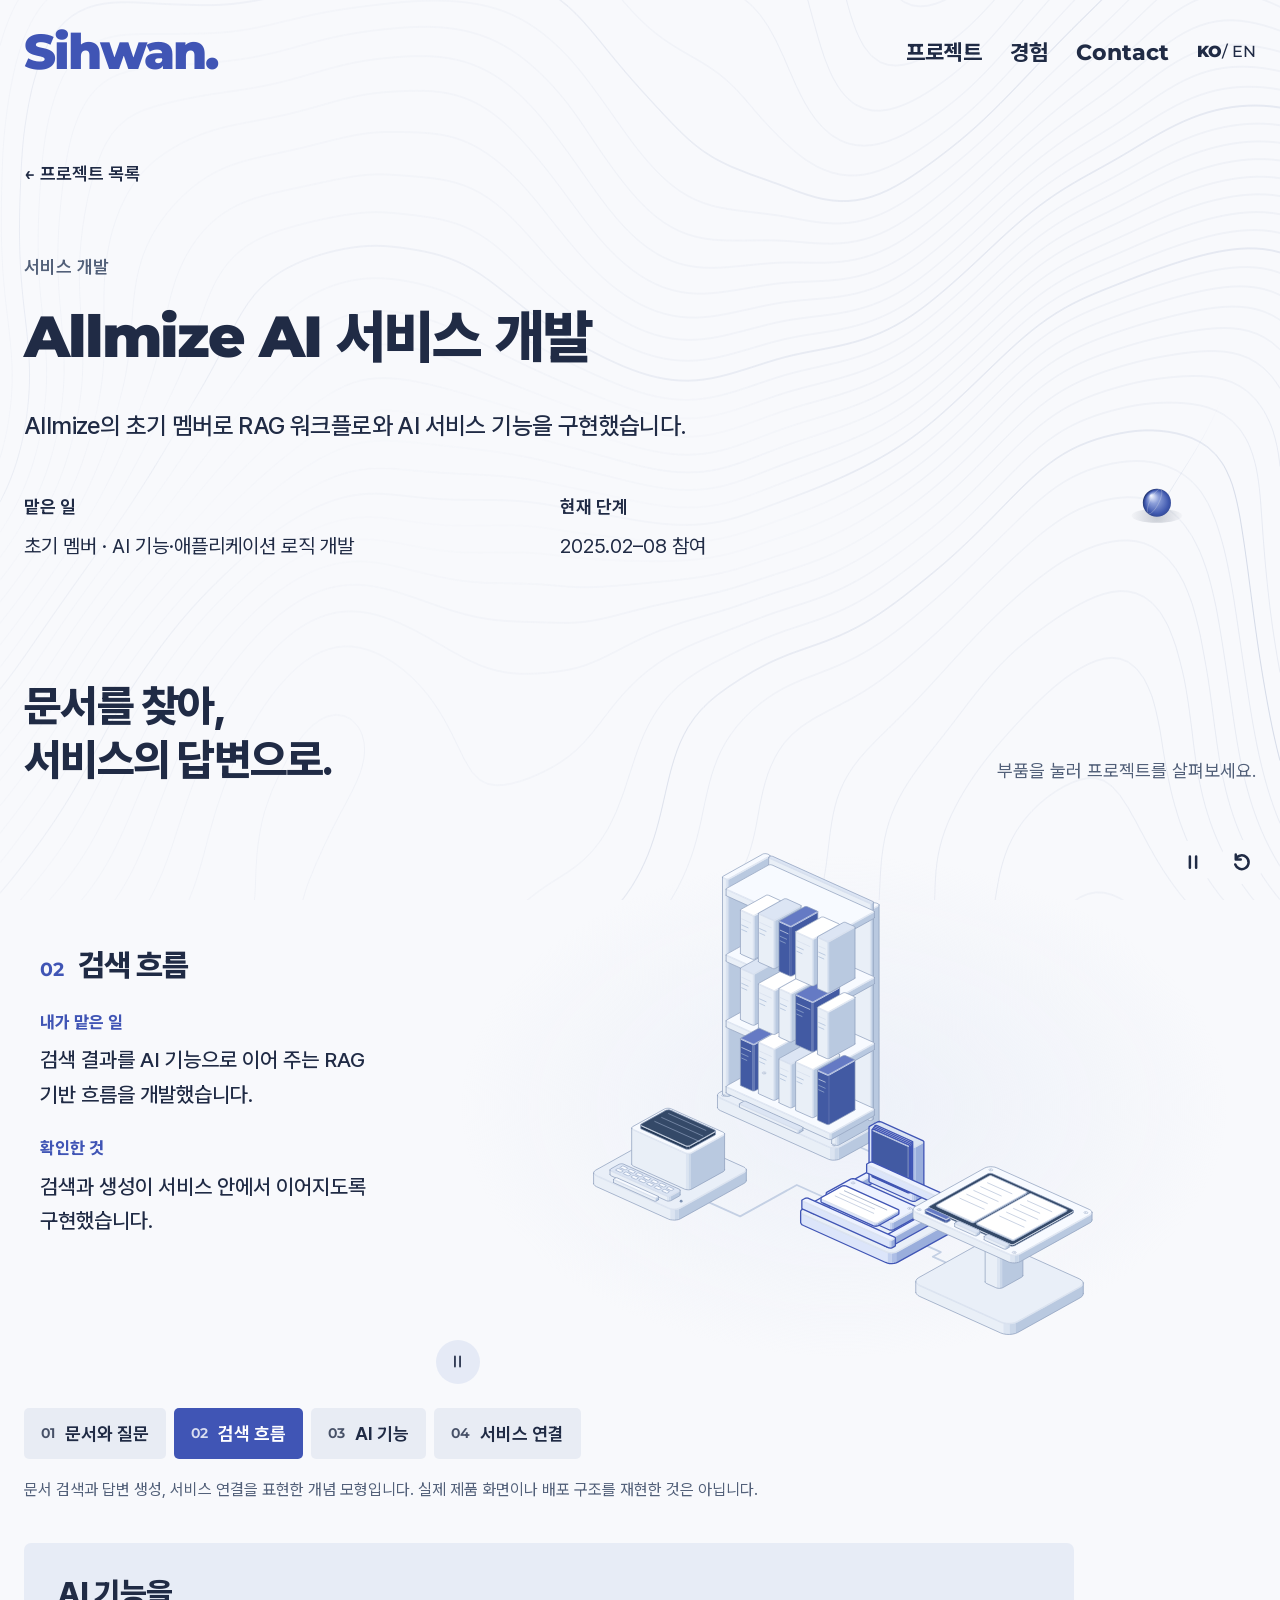
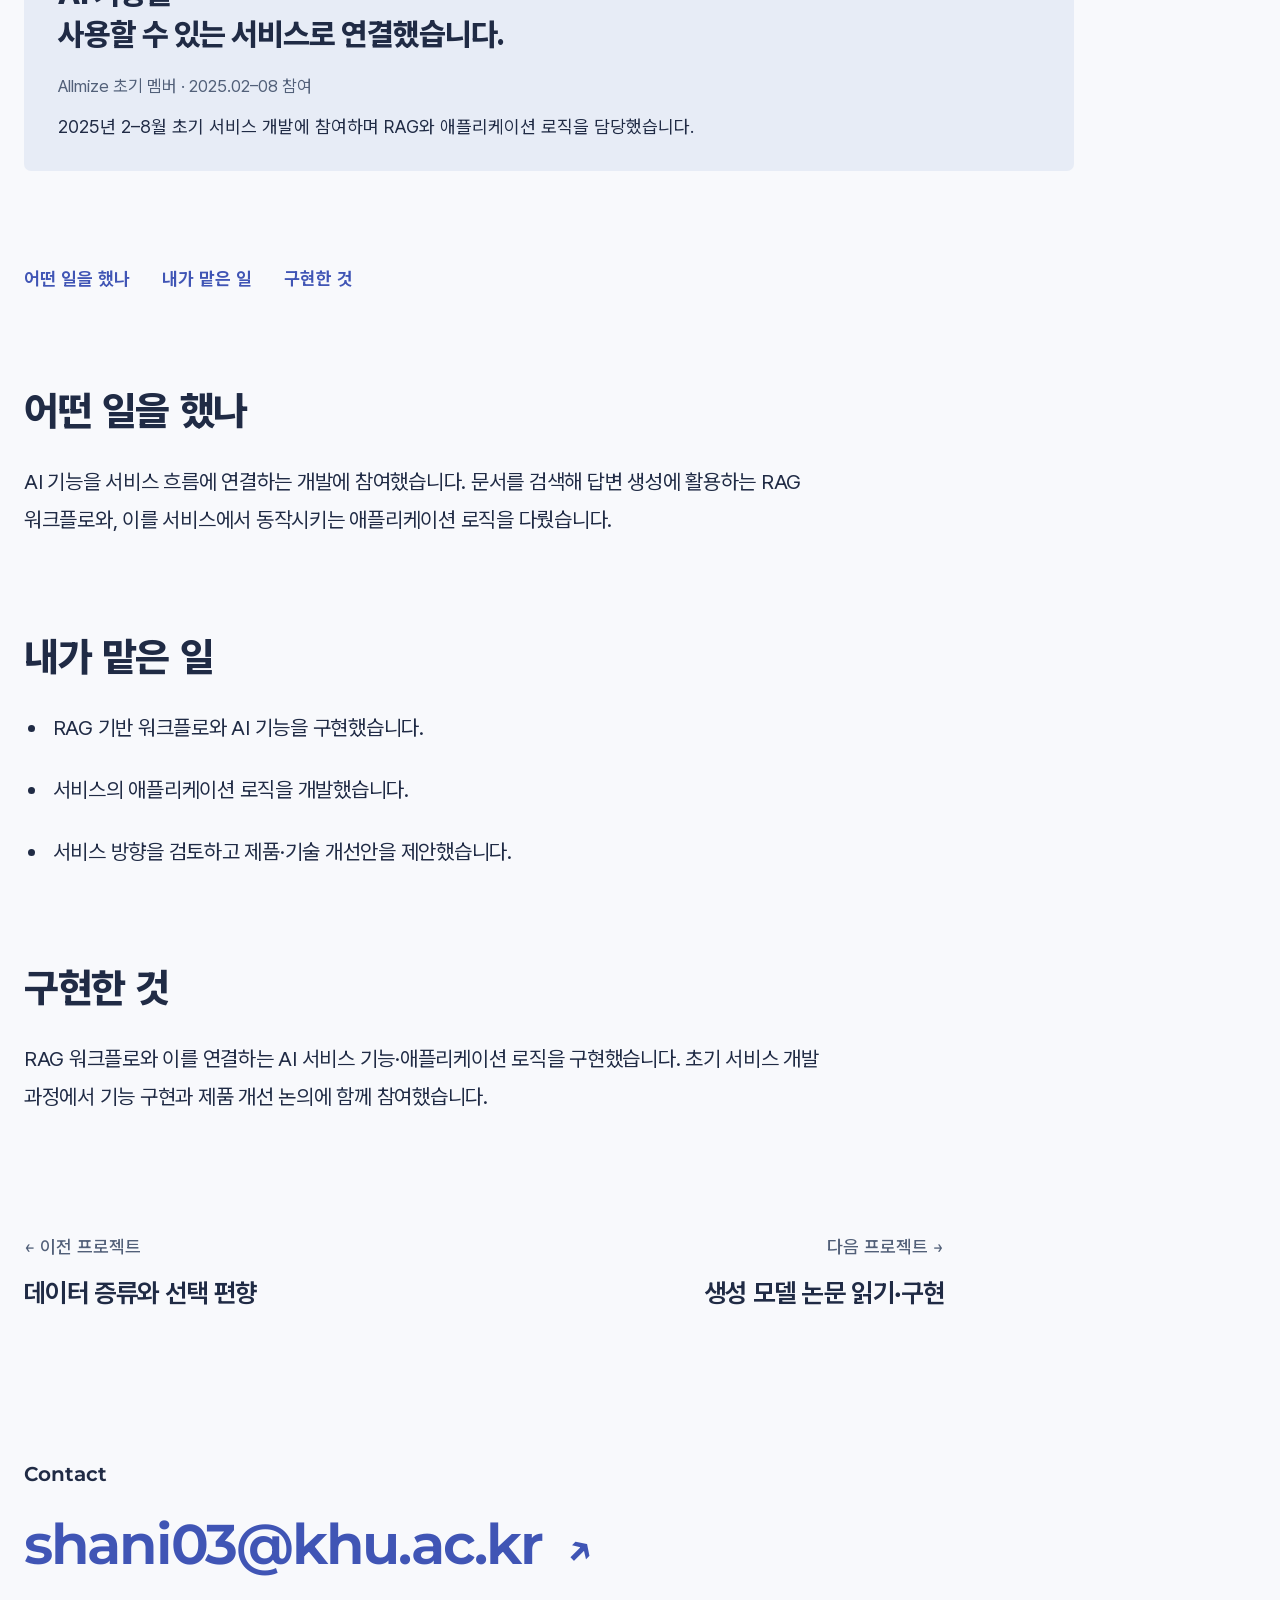
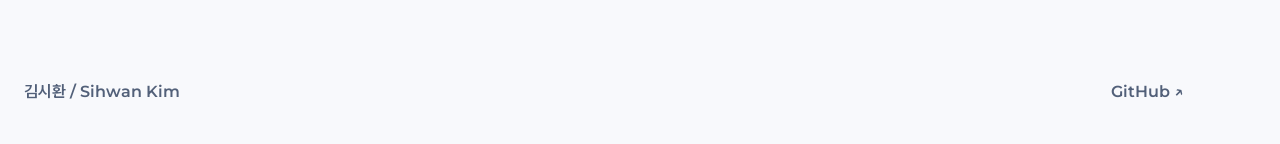
==== commit 6ae76c10: "Add distinct interactive illustrations for all portfolio projects" ====
--- a/projects/allmize/index.html
+++ b/projects/allmize/index.html
@@ -13,6 +13,7 @@
 <link href="../../assets/portfolio.css?v=blue-20261018" rel="stylesheet"/>
 <link href="../../assets/project-details.css?v=blue-20261018" rel="stylesheet"/>
 <link href="../../assets/color-system.css?v=blue-20261018" rel="stylesheet"/>
+<link rel="stylesheet" href="../../assets/project-explorer.css?v=apparatus-20261028"/>
 </head>
 <body class="project-detail">
 <a class="skip" data-en="Skip to content" data-ko="본문 바로가기" href="#main">본문 바로가기</a>
@@ -42,6 +43,26 @@
 <div><dt class="" data-en="Status" data-ko="현재 단계">현재 단계</dt><dd class="" data-en="Participation: Feb–Aug 2025" data-ko="2025.02–08 참여">2025.02–08 참여</dd></div>
 </dl>
 </section>
+<section class="project-explorer layout-reversed" id="experiment" data-project-explorer aria-labelledby="explorer-heading">
+<div class="explorer-heading"><h2 id="explorer-heading" data-ko="문서를 찾아,&lt;br&gt;서비스의 답변으로." data-en="From documents&lt;br&gt;to answers in a service.">문서를 찾아,<br>서비스의 답변으로.</h2><p  data-ko="부품을 눌러 프로젝트를 살펴보세요." data-en="Select a part. Explore the project.">부품을 눌러 프로젝트를 살펴보세요.</p></div>
+<div class="explorer-layout"><div class="explorer-stage"><svg xmlns="http://www.w3.org/2000/svg" class="project-apparatus rag-apparatus" viewBox="180 35 555 530" role="group" aria-label="A document library with a query terminal, retrieval shuttle and answer reading desk"><title>A document library with a query terminal, retrieval shuttle and answer reading desk</title><desc>Conceptual illustration of the project workflow. Not a real product screenshot or experimental output.</desc><style>
+.rag-apparatus{--top:#f7faff;--s0:#b9c9e0;--s1:#cad7e9;--s2:#dbe4f1;--s3:#e9eff7;--edge:#8b9cbb;color:#4055b5}
+.rag-apparatus path,.rag-apparatus circle,.rag-apparatus rect,.rag-apparatus ellipse{vector-effect:non-scaling-stroke}
+.rag-apparatus .iso-fill{fill:#e7edf7;stroke:none}.rag-apparatus .iso-top{fill:var(--top);stroke:none}.rag-apparatus .iso-shade{stroke:none}
+.rag-apparatus .iso-shade[data-shade="0"]{fill:var(--s0)}.rag-apparatus .iso-shade[data-shade="1"]{fill:var(--s1)}.rag-apparatus .iso-shade[data-shade="2"]{fill:var(--s2)}.rag-apparatus .iso-shade[data-shade="3"]{fill:var(--s3)}
+.rag-apparatus .iso-line{fill:none;stroke:#b4c1d7;stroke-width:.7;stroke-linecap:round;stroke-linejoin:round}.rag-apparatus .iso-line[data-tone="faint"]{stroke:#d6dfec}.rag-apparatus .iso-line[data-tone="mid"]{stroke:var(--edge)}.rag-apparatus .iso-line[data-tone="hi"]{stroke:#536d9c}.rag-apparatus .iso-dots{fill:#7b90b2}
+.rag-apparatus .ink .iso-top{fill:#344968}.rag-apparatus .ink .iso-shade{fill:#263b59}.rag-apparatus .blue .iso-top{fill:#657ac4}.rag-apparatus .blue .iso-shade{fill:#425aa3}
+.rag-apparatus .soft .iso-top{fill:#dce5f4}.rag-apparatus .paper .iso-top{fill:#fff}.rag-apparatus .base .iso-top{fill:#e9eff8}.rag-apparatus .rubber .iso-top,.rag-apparatus .rubber .iso-shade{fill:#8b9dbb}
+.rag-apparatus .surface{fill:#f7faff;stroke:#9badc9;stroke-width:.7;stroke-linejoin:round}.rag-apparatus .glass{fill:#e8eff9;stroke:#899fbe;stroke-width:.8}.rag-apparatus .screen{fill:#293e61;stroke:#8299b9;stroke-width:.7}
+.rag-apparatus .cloth{fill:#8396ce;stroke:#526bb0;stroke-width:.8;stroke-linejoin:round}.rag-apparatus .cloth-edge,.rag-apparatus .cloth-side{fill:#5269a7;stroke:#5269a7;stroke-width:.5}.rag-apparatus .cloth-light{fill:#dbe4f4;stroke:#879dbd;stroke-width:.7}
+.rag-apparatus .rule{fill:none;stroke:#a3b6d4;stroke-width:.65;stroke-linecap:round}.rag-apparatus .bright-rule{fill:none;stroke:#abc2ec;stroke-width:1.6;stroke-linecap:round}.rag-apparatus .glyph{fill:#b6c8e8;stroke:none}
+.rag-apparatus .flow-track{fill:none;stroke:#c4d0e4;stroke-width:1.8;stroke-linejoin:round;stroke-linecap:round}
+.rag-apparatus .apparatus-part{cursor:pointer;outline:none}.rag-apparatus .apparatus-part.is-active{--top:#edf2ff;--s0:#9aaedc;--s1:#adbee6;--s2:#c2d0ef;--s3:#dce5fa}
+.rag-apparatus .apparatus-part.is-active .iso-edge,.rag-apparatus .apparatus-part.is-hovered .iso-edge,.rag-apparatus .apparatus-part:hover .iso-edge{stroke:#4055b5;stroke-width:1.3}.rag-apparatus .apparatus-part:focus-visible .iso-edge{stroke:#4055b5;stroke-width:1.8}
+</style><path class="flow-track" data-flow-route="query" data-flow-start="0" data-flow-end="0.3" pathLength="100" d="M294.5 377.6L362.5 408.2L414.3 379.5L456.5 398.5"/><g class="iso-dots" data-tone="mid"><circle cx="294.5" cy="377.6" r="1.3"/><circle cx="456.5" cy="398.5" r="1.3"/></g><path class="flow-track" data-flow-route="documents" data-flow-start="0" data-flow-end="0.3" pathLength="100" d="M465.1 341.8L501.5 358.2L454 384.6L469.2 391.5"/><g class="iso-dots" data-tone="mid"><circle cx="465.1" cy="341.8" r="1.3"/><circle cx="469.2" cy="391.5" r="1.3"/></g><path class="flow-track" data-flow-route="context" data-flow-start="0.35" data-flow-end="0.7" pathLength="100" d="M506 422.9L545.9 440.9L538.5 445L564.3 456.6"/><g class="iso-dots" data-tone="mid"><circle cx="506" cy="422.9" r="1.3"/><circle cx="564.3" cy="456.6" r="1.3"/></g><g class="apparatus-part" data-part="documents" role="button" tabindex="0" aria-label="documents"><g class="iso-solid base"><path class="iso-fill" d="M341.8 297.8L341.9 296.8L342.6 295.8L343.8 294.9L378.7 275.6L380.2 274.9L382.1 274.5L384.1 274.3L386.2 274.4L388.1 274.7L389.8 275.3L488.4 319.7L489.7 320.4L490.6 321.4L491 322.4L491 333.3L490.8 334.4L490.1 335.3L489 336.2L454.1 355.5L452.5 356.2L450.7 356.6L448.6 356.8L446.6 356.8L444.6 356.4L442.9 355.8L344.4 311.5L343 310.7L342.2 309.7L341.8 308.7Z"/><path class="iso-shade" data-shade="0" d="M491 333.3L490.8 334.4L490.8 323.4L491 322.4ZM490.8 334.4L490.1 335.3L490.1 324.4L490.8 323.4ZM490.1 335.3L489 336.2L489 325.2L490.1 324.4ZM489 336.2L454.1 355.5L454.1 344.6L489 325.2ZM454.1 355.5L452.5 356.2L452.5 345.3L454.1 344.6Z"/><path class="iso-shade" data-shade="1" d="M452.5 356.2L450.7 356.6L450.7 345.7L452.5 345.3ZM450.7 356.6L448.6 356.8L448.6 345.9L450.7 345.7Z"/><path class="iso-shade" data-shade="2" d="M448.6 356.8L446.6 356.8L446.6 345.8L448.6 345.9ZM446.6 356.8L444.6 356.4L444.6 345.5L446.6 345.8Z"/><path class="iso-shade" data-shade="3" d="M444.6 356.4L442.9 355.8L442.9 344.9L444.6 345.5ZM442.9 355.8L344.4 311.5L344.4 300.5L442.9 344.9ZM344.4 311.5L343 310.7L343 299.7L344.4 300.5ZM343 310.7L342.2 309.7L342.2 298.8L343 299.7ZM342.2 309.7L341.8 308.7L341.8 297.8L342.2 298.8Z"/><path class="iso-top" d="M488.4 319.7L489.7 320.4L490.6 321.4L491 322.4L490.8 323.4L490.1 324.4L489 325.2L454.1 344.6L452.5 345.3L450.7 345.7L448.6 345.9L446.6 345.8L444.6 345.5L442.9 344.9L344.4 300.5L343 299.7L342.2 298.8L341.8 297.8L341.9 296.8L342.6 295.8L343.8 294.9L378.7 275.6L380.2 274.9L382.1 274.5L384.1 274.3L386.2 274.4L388.1 274.7L389.8 275.3Z"/><path class="iso-line iso-crease" data-tone="faint" d="M491 322.4L490.8 323.4L490.1 324.4L489 325.2L454.1 344.6L452.5 345.3L450.7 345.7L448.6 345.9L446.6 345.8L444.6 345.5L442.9 344.9L344.4 300.5L343 299.7L342.2 298.8L341.8 297.8"/><path class="iso-line iso-bevel" data-tone="faint" d="M491 322.4L489.7 323.3L489.1 324.1L488.1 324.9L453.3 344.2L451.9 344.8L450.3 345.2L448.6 345.3L446.8 345.3L445.1 345L443.6 344.5L345.2 300.1L344 299.4L343.2 298.6L341.8 297.8"/><path class="iso-line iso-edge" data-tone="mid" d="M341.8 297.8L341.9 296.8L342.6 295.8L343.8 294.9L378.7 275.6L380.2 274.9L382.1 274.5L384.1 274.3L386.2 274.4L388.1 274.7L389.8 275.3L488.4 319.7L489.7 320.4L490.6 321.4L491 322.4M491 333.3L490.8 334.4L490.1 335.3L489 336.2L454.1 355.5L452.5 356.2L450.7 356.6L448.6 356.8L446.6 356.8L444.6 356.4L442.9 355.8L344.4 311.5L343 310.7L342.2 309.7L341.8 308.7M491 322.4L491 333.3M341.8 297.8L341.8 308.7"/></g><g class="iso-solid"><path class="iso-fill" d="M346.4 98.3L346.5 97.9L346.7 97.5L347.2 97.2L383.1 77.2L383.8 76.9L384.5 76.8L385.3 76.7L386.1 76.7L386.9 76.9L387.6 77.1L388.8 77.6L389.3 77.9L389.6 78.3L389.8 78.7L389.8 277L389.7 277.4L389.5 277.8L389 278.1L353.1 298.1L352.4 298.3L351.7 298.5L350.9 298.6L350.1 298.5L349.3 298.4L348.6 298.2L347.4 297.6L346.9 297.3L346.5 297L346.4 296.6Z"/><path class="iso-shade" data-shade="0" d="M389.8 277L389.7 277.4L389.7 79.1L389.8 78.7ZM389.7 277.4L389.5 277.8L389.5 79.5L389.7 79.1ZM389.5 277.8L389 278.1L389 79.9L389.5 79.5ZM389 278.1L353.1 298.1L353.1 99.8L389 79.9ZM353.1 298.1L352.4 298.3L352.4 100.1L353.1 99.8Z"/><path class="iso-shade" data-shade="1" d="M352.4 298.3L351.7 298.5L351.7 100.2L352.4 100.1ZM351.7 298.5L350.9 298.6L350.9 100.3L351.7 100.2Z"/><path class="iso-shade" data-shade="2" d="M350.9 298.6L350.1 298.5L350.1 100.3L350.9 100.3ZM350.1 298.5L349.3 298.4L349.3 100.1L350.1 100.3Z"/><path class="iso-shade" data-shade="3" d="M349.3 298.4L348.6 298.2L348.6 99.9L349.3 100.1ZM348.6 298.2L347.4 297.6L347.4 99.4L348.6 99.9ZM347.4 297.6L346.9 297.3L346.9 99.1L347.4 99.4ZM346.9 297.3L346.5 297L346.5 98.7L346.9 99.1ZM346.5 297L346.4 296.6L346.4 98.3L346.5 98.7Z"/><path class="iso-top" d="M388.8 77.6L389.3 77.9L389.6 78.3L389.8 78.7L389.7 79.1L389.5 79.5L389 79.9L353.1 99.8L352.4 100.1L351.7 100.2L350.9 100.3L350.1 100.3L349.3 100.1L348.6 99.9L347.4 99.4L346.9 99.1L346.5 98.7L346.4 98.3L346.5 97.9L346.7 97.5L347.2 97.2L383.1 77.2L383.8 76.9L384.5 76.8L385.3 76.7L386.1 76.7L386.9 76.9L387.6 77.1Z"/><path class="iso-line iso-crease" data-tone="faint" d="M389.8 78.7L389.7 79.1L389.5 79.5L389 79.9L353.1 99.8L352.4 100.1L351.7 100.2L350.9 100.3L350.1 100.3L349.3 100.1L348.6 99.9L347.4 99.4L346.9 99.1L346.5 98.7L346.4 98.3"/><path class="iso-line iso-bevel" data-tone="faint" d="M389.8 78.7L388.7 79L388.5 79.3L388.1 79.5L352.3 99.4L351.8 99.6L351.4 99.7L350.8 99.8L350.3 99.7L349.8 99.7L349.3 99.5L348.2 99L347.8 98.8L347.6 98.5L346.4 98.3"/><path class="iso-line iso-edge" data-tone="mid" d="M346.4 98.3L346.5 97.9L346.7 97.5L347.2 97.2L383.1 77.2L383.8 76.9L384.5 76.8L385.3 76.7L386.1 76.7L386.9 76.9L387.6 77.1L388.8 77.6L389.3 77.9L389.6 78.3L389.8 78.7M389.8 277L389.7 277.4L389.5 277.8L389 278.1L353.1 298.1L352.4 298.3L351.7 298.5L350.9 298.6L350.1 298.5L349.3 298.4L348.6 298.2L347.4 297.6L346.9 297.3L346.5 297L346.4 296.6M389.8 78.7L389.8 277M346.4 98.3L346.4 296.6"/></g><g class="iso-solid"><path class="iso-fill" d="M446.1 143.2L446.2 142.8L446.5 142.4L446.9 142.1L482.9 122.1L483.5 121.8L484.2 121.7L485 121.6L485.9 121.6L486.6 121.8L487.3 122L488.5 122.5L489 122.8L489.4 123.2L489.5 123.6L489.5 321.9L489.5 322.3L489.2 322.7L488.7 323L452.8 343L452.2 343.2L451.4 343.4L450.6 343.5L449.8 343.4L449 343.3L448.3 343.1L447.2 342.5L446.6 342.2L446.3 341.9L446.1 341.4Z"/><path class="iso-shade" data-shade="0" d="M489.5 321.9L489.5 322.3L489.5 124L489.5 123.6ZM489.5 322.3L489.2 322.7L489.2 124.4L489.5 124ZM489.2 322.7L488.7 323L488.7 124.8L489.2 124.4ZM488.7 323L452.8 343L452.8 144.7L488.7 124.8ZM452.8 343L452.2 343.2L452.2 145L452.8 144.7Z"/><path class="iso-shade" data-shade="1" d="M452.2 343.2L451.4 343.4L451.4 145.1L452.2 145ZM451.4 343.4L450.6 343.5L450.6 145.2L451.4 145.1Z"/><path class="iso-shade" data-shade="2" d="M450.6 343.5L449.8 343.4L449.8 145.2L450.6 145.2ZM449.8 343.4L449 343.3L449 145L449.8 145.2Z"/><path class="iso-shade" data-shade="3" d="M449 343.3L448.3 343.1L448.3 144.8L449 145ZM448.3 343.1L447.2 342.5L447.2 144.3L448.3 144.8ZM447.2 342.5L446.6 342.2L446.6 144L447.2 144.3ZM446.6 342.2L446.3 341.9L446.3 143.6L446.6 144ZM446.3 341.9L446.1 341.4L446.1 143.2L446.3 143.6Z"/><path class="iso-top" d="M488.5 122.5L489 122.8L489.4 123.2L489.5 123.6L489.5 124L489.2 124.4L488.7 124.8L452.8 144.7L452.2 145L451.4 145.1L450.6 145.2L449.8 145.2L449 145L448.3 144.8L447.2 144.3L446.6 144L446.3 143.6L446.1 143.2L446.2 142.8L446.5 142.4L446.9 142.1L482.9 122.1L483.5 121.8L484.2 121.7L485 121.6L485.9 121.6L486.6 121.8L487.3 122Z"/><path class="iso-line iso-crease" data-tone="faint" d="M489.5 123.6L489.5 124L489.2 124.4L488.7 124.8L452.8 144.7L452.2 145L451.4 145.1L450.6 145.2L449.8 145.2L449 145L448.3 144.8L447.2 144.3L446.6 144L446.3 143.6L446.1 143.2"/><path class="iso-line iso-bevel" data-tone="faint" d="M489.5 123.6L488.4 123.9L488.2 124.2L487.9 124.4L452 144.3L451.6 144.5L451.1 144.6L450.6 144.7L450 144.6L449.5 144.6L449 144.4L448 143.9L447.6 143.7L447.3 143.4L446.1 143.2"/><path class="iso-line iso-edge" data-tone="mid" d="M446.1 143.2L446.2 142.8L446.5 142.4L446.9 142.1L482.9 122.1L483.5 121.8L484.2 121.7L485 121.6L485.9 121.6L486.6 121.8L487.3 122L488.5 122.5L489 122.8L489.4 123.2L489.5 123.6M489.5 321.9L489.5 322.3L489.2 322.7L488.7 323L452.8 343L452.2 343.2L451.4 343.4L450.6 343.5L449.8 343.4L449 343.3L448.3 343.1L447.2 342.5L446.6 342.2L446.3 341.9L446.1 341.4M489.5 123.6L489.5 321.9M446.1 143.2L446.1 341.4"/></g><g class="iso-solid soft"><path class="iso-fill" d="M388.6 80.4L388.6 80.2L388.8 80L389 79.9L390 79.3L390.4 79.1L390.7 79L391.1 79L391.5 79L391.9 79.1L392.3 79.2L483.8 120.4L484.1 120.6L484.2 120.8L484.3 121L484.3 319.2L484.3 319.4L484.1 319.6L483.9 319.8L482.9 320.4L482.5 320.5L482.2 320.6L481.8 320.6L481.4 320.6L481 320.5L480.6 320.4L389.1 279.2L388.8 279.1L388.7 278.9L388.6 278.7Z"/><path class="iso-shade" data-shade="0" d="M484.3 319.2L484.3 319.4L484.3 121.2L484.3 121ZM484.3 319.4L484.1 319.6L484.1 121.4L484.3 121.2ZM484.1 319.6L483.9 319.8L483.9 121.5L484.1 121.4ZM483.9 319.8L482.9 320.4L482.9 122.1L483.9 121.5ZM482.9 320.4L482.5 320.5L482.5 122.2L482.9 122.1Z"/><path class="iso-shade" data-shade="1" d="M482.5 320.5L482.2 320.6L482.2 122.3L482.5 122.2ZM482.2 320.6L481.8 320.6L481.8 122.4L482.2 122.3Z"/><path class="iso-shade" data-shade="2" d="M481.8 320.6L481.4 320.6L481.4 122.4L481.8 122.4ZM481.4 320.6L481 320.5L481 122.3L481.4 122.4Z"/><path class="iso-shade" data-shade="3" d="M481 320.5L480.6 320.4L480.6 122.2L481 122.3ZM480.6 320.4L389.1 279.2L389.1 81L480.6 122.2ZM389.1 279.2L388.8 279.1L388.8 80.8L389.1 81ZM388.8 279.1L388.7 278.9L388.7 80.6L388.8 80.8ZM388.7 278.9L388.6 278.7L388.6 80.4L388.7 80.6Z"/><path class="iso-top" d="M483.8 120.4L484.1 120.6L484.2 120.8L484.3 121L484.3 121.2L484.1 121.4L483.9 121.5L482.9 122.1L482.5 122.2L482.2 122.3L481.8 122.4L481.4 122.4L481 122.3L480.6 122.2L389.1 81L388.8 80.8L388.7 80.6L388.6 80.4L388.6 80.2L388.8 80L389 79.9L390 79.3L390.4 79.1L390.7 79L391.1 79L391.5 79L391.9 79.1L392.3 79.2Z"/><path class="iso-line iso-crease" data-tone="faint" d="M484.3 121L484.3 121.2L484.1 121.4L483.9 121.5L482.9 122.1L482.5 122.2L482.2 122.3L481.8 122.4L481.4 122.4L481 122.3L480.6 122.2L389.1 81L388.8 80.8L388.7 80.6L388.6 80.4"/><path class="iso-line iso-bevel" data-tone="faint" d="M484.3 121L483.2 121L483.2 121.1L483 121.2L482.1 121.7L481.9 121.8L481.8 121.8L481.7 121.8L481.6 121.8L481.5 121.8L481.3 121.7L389.9 80.6L389.8 80.5L389.7 80.5L388.6 80.4"/><path class="iso-line iso-edge" data-tone="mid" d="M388.6 80.4L388.6 80.2L388.8 80L389 79.9L390 79.3L390.4 79.1L390.7 79L391.1 79L391.5 79L391.9 79.1L392.3 79.2L483.8 120.4L484.1 120.6L484.2 120.8L484.3 121M484.3 319.2L484.3 319.4L484.1 319.6L483.9 319.8L482.9 320.4L482.5 320.5L482.2 320.6L481.8 320.6L481.4 320.6L481 320.5L480.6 320.4L389.1 279.2L388.8 279.1L388.7 278.9L388.6 278.7M484.3 121L484.3 319.2M388.6 80.4L388.6 278.7"/></g><g class="iso-solid"><path class="iso-fill" d="M349.7 289.7L349.8 289.4L350 289.1L350.3 288.8L388.3 267.7L388.8 267.5L389.4 267.4L390 267.3L390.6 267.3L391.2 267.5L391.7 267.6L484.4 309.4L484.8 309.6L485 309.9L485.2 310.2L485.2 315.6L485.1 316L484.9 316.2L484.6 316.5L446.5 337.6L446.1 337.8L445.5 338L444.9 338L444.3 338L443.7 337.9L443.2 337.7L350.5 296L350.1 295.7L349.8 295.5L349.7 295.2Z"/><path class="iso-shade" data-shade="0" d="M485.2 315.6L485.1 316L485.1 310.5L485.2 310.2ZM485.1 316L484.9 316.2L484.9 310.8L485.1 310.5ZM484.9 316.2L484.6 316.5L484.6 311L484.9 310.8ZM484.6 316.5L446.5 337.6L446.5 332.1L484.6 311ZM446.5 337.6L446.1 337.8L446.1 332.3L446.5 332.1Z"/><path class="iso-shade" data-shade="1" d="M446.1 337.8L445.5 338L445.5 332.5L446.1 332.3ZM445.5 338L444.9 338L444.9 332.5L445.5 332.5Z"/><path class="iso-shade" data-shade="2" d="M444.9 338L444.3 338L444.3 332.5L444.9 332.5ZM444.3 338L443.7 337.9L443.7 332.4L444.3 332.5Z"/><path class="iso-shade" data-shade="3" d="M443.7 337.9L443.2 337.7L443.2 332.2L443.7 332.4ZM443.2 337.7L350.5 296L350.5 290.5L443.2 332.2ZM350.5 296L350.1 295.7L350.1 290.3L350.5 290.5ZM350.1 295.7L349.8 295.5L349.8 290L350.1 290.3ZM349.8 295.5L349.7 295.2L349.7 289.7L349.8 290Z"/><path class="iso-top" d="M484.4 309.4L484.8 309.6L485 309.9L485.2 310.2L485.1 310.5L484.9 310.8L484.6 311L446.5 332.1L446.1 332.3L445.5 332.5L444.9 332.5L444.3 332.5L443.7 332.4L443.2 332.2L350.5 290.5L350.1 290.3L349.8 290L349.7 289.7L349.8 289.4L350 289.1L350.3 288.8L388.3 267.7L388.8 267.5L389.4 267.4L390 267.3L390.6 267.3L391.2 267.5L391.7 267.6Z"/><path class="iso-line iso-crease" data-tone="faint" d="M485.2 310.2L485.1 310.5L484.9 310.8L484.6 311L446.5 332.1L446.1 332.3L445.5 332.5L444.9 332.5L444.3 332.5L443.7 332.4L443.2 332.2L350.5 290.5L350.1 290.3L349.8 290L349.7 289.7"/><path class="iso-line iso-bevel" data-tone="faint" d="M485.2 310.2L484 310.4L483.9 310.5L483.7 310.7L445.8 331.8L445.5 331.9L445.2 332L444.8 332L444.5 332L444.2 331.9L443.9 331.8L351.3 290.1L351 290L350.9 289.8L349.7 289.7"/><path class="iso-line iso-edge" data-tone="mid" d="M349.7 289.7L349.8 289.4L350 289.1L350.3 288.8L388.3 267.7L388.8 267.5L389.4 267.4L390 267.3L390.6 267.3L391.2 267.5L391.7 267.6L484.4 309.4L484.8 309.6L485 309.9L485.2 310.2M485.2 315.6L485.1 316L484.9 316.2L484.6 316.5L446.5 337.6L446.1 337.8L445.5 338L444.9 338L444.3 338L443.7 337.9L443.2 337.7L350.5 296L350.1 295.7L349.8 295.5L349.7 295.2M485.2 310.2L485.2 315.6M349.7 289.7L349.7 295.2"/></g><g class="iso-solid"><path class="iso-fill" d="M349.7 229.5L349.8 229.2L350 228.9L350.3 228.7L388.3 207.6L388.8 207.4L389.4 207.2L390 207.2L390.6 207.2L391.2 207.3L391.7 207.5L484.4 249.2L484.8 249.4L485 249.7L485.2 250L485.2 255.5L485.1 255.8L484.9 256.1L484.6 256.3L446.5 277.5L446.1 277.7L445.5 277.8L444.9 277.8L444.3 277.8L443.7 277.7L443.2 277.5L350.5 235.8L350.1 235.6L349.8 235.3L349.7 235Z"/><path class="iso-shade" data-shade="0" d="M485.2 255.5L485.1 255.8L485.1 250.3L485.2 250ZM485.1 255.8L484.9 256.1L484.9 250.6L485.1 250.3ZM484.9 256.1L484.6 256.3L484.6 250.9L484.9 250.6ZM484.6 256.3L446.5 277.5L446.5 272L484.6 250.9ZM446.5 277.5L446.1 277.7L446.1 272.2L446.5 272Z"/><path class="iso-shade" data-shade="1" d="M446.1 277.7L445.5 277.8L445.5 272.3L446.1 272.2ZM445.5 277.8L444.9 277.8L444.9 272.4L445.5 272.3Z"/><path class="iso-shade" data-shade="2" d="M444.9 277.8L444.3 277.8L444.3 272.4L444.9 272.4ZM444.3 277.8L443.7 277.7L443.7 272.3L444.3 272.4Z"/><path class="iso-shade" data-shade="3" d="M443.7 277.7L443.2 277.5L443.2 272.1L443.7 272.3ZM443.2 277.5L350.5 235.8L350.5 230.3L443.2 272.1ZM350.5 235.8L350.1 235.6L350.1 230.1L350.5 230.3ZM350.1 235.6L349.8 235.3L349.8 229.8L350.1 230.1ZM349.8 235.3L349.7 235L349.7 229.5L349.8 229.8Z"/><path class="iso-top" d="M484.4 249.2L484.8 249.4L485 249.7L485.2 250L485.1 250.3L484.9 250.6L484.6 250.9L446.5 272L446.1 272.2L445.5 272.3L444.9 272.4L444.3 272.4L443.7 272.3L443.2 272.1L350.5 230.3L350.1 230.1L349.8 229.8L349.7 229.5L349.8 229.2L350 228.9L350.3 228.7L388.3 207.6L388.8 207.4L389.4 207.2L390 207.2L390.6 207.2L391.2 207.3L391.7 207.5Z"/><path class="iso-line iso-crease" data-tone="faint" d="M485.2 250L485.1 250.3L484.9 250.6L484.6 250.9L446.5 272L446.1 272.2L445.5 272.3L444.9 272.4L444.3 272.4L443.7 272.3L443.2 272.1L350.5 230.3L350.1 230.1L349.8 229.8L349.7 229.5"/><path class="iso-line iso-bevel" data-tone="faint" d="M485.2 250L484 250.2L483.9 250.4L483.7 250.5L445.8 271.6L445.5 271.7L445.2 271.8L444.8 271.8L444.5 271.8L444.2 271.8L443.9 271.6L351.3 230L351 229.8L350.9 229.7L349.7 229.5"/><path class="iso-line iso-edge" data-tone="mid" d="M349.7 229.5L349.8 229.2L350 228.9L350.3 228.7L388.3 207.6L388.8 207.4L389.4 207.2L390 207.2L390.6 207.2L391.2 207.3L391.7 207.5L484.4 249.2L484.8 249.4L485 249.7L485.2 250M485.2 255.5L485.1 255.8L484.9 256.1L484.6 256.3L446.5 277.5L446.1 277.7L445.5 277.8L444.9 277.8L444.3 277.8L443.7 277.7L443.2 277.5L350.5 235.8L350.1 235.6L349.8 235.3L349.7 235M485.2 250L485.2 255.5M349.7 229.5L349.7 235"/></g><g class="iso-solid"><path class="iso-fill" d="M349.7 169.4L349.8 169.1L350 168.8L350.3 168.5L388.3 147.4L388.8 147.2L389.4 147.1L390 147L390.6 147L391.2 147.1L391.7 147.3L484.4 189L484.8 189.3L485 189.5L485.2 189.9L485.2 195.3L485.1 195.6L484.9 195.9L484.6 196.2L446.5 217.3L446.1 217.5L445.5 217.6L444.9 217.7L444.3 217.7L443.7 217.6L443.2 217.4L350.5 175.7L350.1 175.4L349.8 175.1L349.7 174.8Z"/><path class="iso-shade" data-shade="0" d="M485.2 195.3L485.1 195.6L485.1 190.2L485.2 189.9ZM485.1 195.6L484.9 195.9L484.9 190.5L485.1 190.2ZM484.9 195.9L484.6 196.2L484.6 190.7L484.9 190.5ZM484.6 196.2L446.5 217.3L446.5 211.8L484.6 190.7ZM446.5 217.3L446.1 217.5L446.1 212L446.5 211.8Z"/><path class="iso-shade" data-shade="1" d="M446.1 217.5L445.5 217.6L445.5 212.2L446.1 212ZM445.5 217.6L444.9 217.7L444.9 212.2L445.5 212.2Z"/><path class="iso-shade" data-shade="2" d="M444.9 217.7L444.3 217.7L444.3 212.2L444.9 212.2ZM444.3 217.7L443.7 217.6L443.7 212.1L444.3 212.2Z"/><path class="iso-shade" data-shade="3" d="M443.7 217.6L443.2 217.4L443.2 211.9L443.7 212.1ZM443.2 217.4L350.5 175.7L350.5 170.2L443.2 211.9ZM350.5 175.7L350.1 175.4L350.1 170L350.5 170.2ZM350.1 175.4L349.8 175.1L349.8 169.7L350.1 170ZM349.8 175.1L349.7 174.8L349.7 169.4L349.8 169.7Z"/><path class="iso-top" d="M484.4 189L484.8 189.3L485 189.5L485.2 189.9L485.1 190.2L484.9 190.5L484.6 190.7L446.5 211.8L446.1 212L445.5 212.2L444.9 212.2L444.3 212.2L443.7 212.1L443.2 211.9L350.5 170.2L350.1 170L349.8 169.7L349.7 169.4L349.8 169.1L350 168.8L350.3 168.5L388.3 147.4L388.8 147.2L389.4 147.1L390 147L390.6 147L391.2 147.1L391.7 147.3Z"/><path class="iso-line iso-crease" data-tone="faint" d="M485.2 189.9L485.1 190.2L484.9 190.5L484.6 190.7L446.5 211.8L446.1 212L445.5 212.2L444.9 212.2L444.3 212.2L443.7 212.1L443.2 211.9L350.5 170.2L350.1 170L349.8 169.7L349.7 169.4"/><path class="iso-line iso-bevel" data-tone="faint" d="M485.2 189.9L484 190L483.9 190.2L483.7 190.4L445.8 211.4L445.5 211.6L445.2 211.6L444.8 211.7L444.5 211.7L444.2 211.6L443.9 211.5L351.3 169.8L351 169.7L350.9 169.5L349.7 169.4"/><path class="iso-line iso-edge" data-tone="mid" d="M349.7 169.4L349.8 169.1L350 168.8L350.3 168.5L388.3 147.4L388.8 147.2L389.4 147.1L390 147L390.6 147L391.2 147.1L391.7 147.3L484.4 189L484.8 189.3L485 189.5L485.2 189.9M485.2 195.3L485.1 195.6L484.9 195.9L484.6 196.2L446.5 217.3L446.1 217.5L445.5 217.6L444.9 217.7L444.3 217.7L443.7 217.6L443.2 217.4L350.5 175.7L350.1 175.4L349.8 175.1L349.7 174.8M485.2 189.9L485.2 195.3M349.7 169.4L349.7 174.8"/></g><g class="iso-solid"><path class="iso-fill" d="M349.7 109.2L349.8 108.9L350 108.6L350.3 108.4L388.3 87.2L388.8 87L389.4 86.9L390 86.8L390.6 86.9L391.2 87L391.7 87.1L484.4 128.9L484.8 129.1L485 129.4L485.2 129.7L485.2 135.2L485.1 135.5L484.9 135.8L484.6 136L446.5 157.1L446.1 157.3L445.5 157.5L444.9 157.5L444.3 157.5L443.7 157.4L443.2 157.2L350.5 115.5L350.1 115.3L349.8 115L349.7 114.7Z"/><path class="iso-shade" data-shade="0" d="M485.2 135.2L485.1 135.5L485.1 130L485.2 129.7ZM485.1 135.5L484.9 135.8L484.9 130.3L485.1 130ZM484.9 135.8L484.6 136L484.6 130.5L484.9 130.3ZM484.6 136L446.5 157.1L446.5 151.7L484.6 130.5ZM446.5 157.1L446.1 157.3L446.1 151.9L446.5 151.7Z"/><path class="iso-shade" data-shade="1" d="M446.1 157.3L445.5 157.5L445.5 152L446.1 151.9ZM445.5 157.5L444.9 157.5L444.9 152.1L445.5 152Z"/><path class="iso-shade" data-shade="2" d="M444.9 157.5L444.3 157.5L444.3 152L444.9 152.1ZM444.3 157.5L443.7 157.4L443.7 151.9L444.3 152Z"/><path class="iso-shade" data-shade="3" d="M443.7 157.4L443.2 157.2L443.2 151.8L443.7 151.9ZM443.2 157.2L350.5 115.5L350.5 110L443.2 151.8ZM350.5 115.5L350.1 115.3L350.1 109.8L350.5 110ZM350.1 115.3L349.8 115L349.8 109.5L350.1 109.8ZM349.8 115L349.7 114.7L349.7 109.2L349.8 109.5Z"/><path class="iso-top" d="M484.4 128.9L484.8 129.1L485 129.4L485.2 129.7L485.1 130L484.9 130.3L484.6 130.5L446.5 151.7L446.1 151.9L445.5 152L444.9 152.1L444.3 152L443.7 151.9L443.2 151.8L350.5 110L350.1 109.8L349.8 109.5L349.7 109.2L349.8 108.9L350 108.6L350.3 108.4L388.3 87.2L388.8 87L389.4 86.9L390 86.8L390.6 86.9L391.2 87L391.7 87.1Z"/><path class="iso-line iso-crease" data-tone="faint" d="M485.2 129.7L485.1 130L484.9 130.3L484.6 130.5L446.5 151.7L446.1 151.9L445.5 152L444.9 152.1L444.3 152L443.7 151.9L443.2 151.8L350.5 110L350.1 109.8L349.8 109.5L349.7 109.2"/><path class="iso-line iso-bevel" data-tone="faint" d="M485.2 129.7L484 129.9L483.9 130L483.7 130.2L445.8 151.3L445.5 151.4L445.2 151.5L444.8 151.5L444.5 151.5L444.2 151.4L443.9 151.3L351.3 109.6L351 109.5L350.9 109.3L349.7 109.2"/><path class="iso-line iso-edge" data-tone="mid" d="M349.7 109.2L349.8 108.9L350 108.6L350.3 108.4L388.3 87.2L388.8 87L389.4 86.9L390 86.8L390.6 86.9L391.2 87L391.7 87.1L484.4 128.9L484.8 129.1L485 129.4L485.2 129.7M485.2 135.2L485.1 135.5L484.9 135.8L484.6 136L446.5 157.1L446.1 157.3L445.5 157.5L444.9 157.5L444.3 157.5L443.7 157.4L443.2 157.2L350.5 115.5L350.1 115.3L349.8 115L349.7 114.7M485.2 129.7L485.2 135.2M349.7 109.2L349.7 114.7"/></g><g class="iso-solid blue"><path class="iso-fill" d="M362.8 245.8L362.8 245.6L363 245.4L363.3 245.2L386.1 232.5L386.5 232.3L386.9 232.2L387.4 232.2L387.9 232.2L388.3 232.3L388.8 232.4L398.8 237L399.2 237.1L399.4 237.4L399.5 237.6L399.5 280L399.4 280.2L399.3 280.5L399 280.7L376.2 293.4L375.8 293.5L375.3 293.6L374.9 293.7L374.4 293.6L373.9 293.6L373.5 293.4L363.4 288.9L363.1 288.7L362.9 288.5L362.8 288.2Z"/><path class="iso-shade" data-shade="0" d="M399.5 280L399.4 280.2L399.4 237.9L399.5 237.6ZM399.4 280.2L399.3 280.5L399.3 238.1L399.4 237.9ZM399.3 280.5L399 280.7L399 238.3L399.3 238.1ZM399 280.7L376.2 293.4L376.2 251L399 238.3ZM376.2 293.4L375.8 293.5L375.8 251.1L376.2 251Z"/><path class="iso-shade" data-shade="1" d="M375.8 293.5L375.3 293.6L375.3 251.2L375.8 251.1ZM375.3 293.6L374.9 293.7L374.9 251.3L375.3 251.2Z"/><path class="iso-shade" data-shade="2" d="M374.9 293.7L374.4 293.6L374.4 251.3L374.9 251.3ZM374.4 293.6L373.9 293.6L373.9 251.2L374.4 251.3Z"/><path class="iso-shade" data-shade="3" d="M373.9 293.6L373.5 293.4L373.5 251L373.9 251.2ZM373.5 293.4L363.4 288.9L363.4 246.5L373.5 251ZM363.4 288.9L363.1 288.7L363.1 246.3L363.4 246.5ZM363.1 288.7L362.9 288.5L362.9 246.1L363.1 246.3ZM362.9 288.5L362.8 288.2L362.8 245.8L362.9 246.1Z"/><path class="iso-top" d="M398.8 237L399.2 237.1L399.4 237.4L399.5 237.6L399.4 237.9L399.3 238.1L399 238.3L376.2 251L375.8 251.1L375.3 251.2L374.9 251.3L374.4 251.3L373.9 251.2L373.5 251L363.4 246.5L363.1 246.3L362.9 246.1L362.8 245.8L362.8 245.6L363 245.4L363.3 245.2L386.1 232.5L386.5 232.3L386.9 232.2L387.4 232.2L387.9 232.2L388.3 232.3L388.8 232.4Z"/><path class="iso-line iso-crease" data-tone="faint" d="M399.5 237.6L399.4 237.9L399.3 238.1L399 238.3L376.2 251L375.8 251.1L375.3 251.2L374.9 251.3L374.4 251.3L373.9 251.2L373.5 251L363.4 246.5L363.1 246.3L362.9 246.1L362.8 245.8"/><path class="iso-line iso-bevel" data-tone="faint" d="M399.5 237.6L398.3 237.7L398.3 237.8L398.1 238L375.4 250.6L375.2 250.7L375 250.7L374.8 250.7L374.6 250.7L374.4 250.7L374.2 250.6L364.2 246.1L364 246L363.9 245.9L362.8 245.8"/><path class="iso-line iso-edge" data-tone="mid" d="M362.8 245.8L362.8 245.6L363 245.4L363.3 245.2L386.1 232.5L386.5 232.3L386.9 232.2L387.4 232.2L387.9 232.2L388.3 232.3L388.8 232.4L398.8 237L399.2 237.1L399.4 237.4L399.5 237.6M399.5 280L399.4 280.2L399.3 280.5L399 280.7L376.2 293.4L375.8 293.5L375.3 293.6L374.9 293.7L374.4 293.6L373.9 293.6L373.5 293.4L363.4 288.9L363.1 288.7L362.9 288.5L362.8 288.2M399.5 237.6L399.5 280M362.8 245.8L362.8 288.2"/></g><path class="iso-line" data-tone="faint" d="M364 253.9L372.2 257.6"/><g transform="matrix(1.173 0.528 0 1.367 363.914 259.46)"><path class="rule" d="M0 0h5M0 3h4"/></g><g class="iso-solid paper"><path class="iso-fill" d="M379.2 249.1L379.2 248.9L379.4 248.7L379.7 248.5L402.5 235.8L402.9 235.6L403.3 235.5L403.8 235.5L404.3 235.5L404.8 235.6L405.2 235.7L417.6 241.3L417.9 241.5L418.1 241.7L418.2 242L418.2 288.5L418.2 288.7L418 288.9L417.8 289.1L394.9 301.8L394.6 302L394.1 302.1L393.6 302.1L393.1 302.1L392.7 302L392.3 301.9L379.8 296.3L379.5 296.1L379.3 295.9L379.2 295.6Z"/><path class="iso-shade" data-shade="0" d="M418.2 288.5L418.2 288.7L418.2 242.2L418.2 242ZM418.2 288.7L418 288.9L418 242.4L418.2 242.2ZM418 288.9L417.8 289.1L417.8 242.6L418 242.4ZM417.8 289.1L394.9 301.8L394.9 255.3L417.8 242.6ZM394.9 301.8L394.6 302L394.6 255.5L394.9 255.3Z"/><path class="iso-shade" data-shade="1" d="M394.6 302L394.1 302.1L394.1 255.6L394.6 255.5ZM394.1 302.1L393.6 302.1L393.6 255.6L394.1 255.6Z"/><path class="iso-shade" data-shade="2" d="M393.6 302.1L393.1 302.1L393.1 255.6L393.6 255.6ZM393.1 302.1L392.7 302L392.7 255.5L393.1 255.6Z"/><path class="iso-shade" data-shade="3" d="M392.7 302L392.3 301.9L392.3 255.4L392.7 255.5ZM392.3 301.9L379.8 296.3L379.8 249.8L392.3 255.4ZM379.8 296.3L379.5 296.1L379.5 249.6L379.8 249.8ZM379.5 296.1L379.3 295.9L379.3 249.4L379.5 249.6ZM379.3 295.9L379.2 295.6L379.2 249.1L379.3 249.4Z"/><path class="iso-top" d="M417.6 241.3L417.9 241.5L418.1 241.7L418.2 242L418.2 242.2L418 242.4L417.8 242.6L394.9 255.3L394.6 255.5L394.1 255.6L393.6 255.6L393.1 255.6L392.7 255.5L392.3 255.4L379.8 249.8L379.5 249.6L379.3 249.4L379.2 249.1L379.2 248.9L379.4 248.7L379.7 248.5L402.5 235.8L402.9 235.6L403.3 235.5L403.8 235.5L404.3 235.5L404.8 235.6L405.2 235.7Z"/><path class="iso-line iso-crease" data-tone="faint" d="M418.2 242L418.2 242.2L418 242.4L417.8 242.6L394.9 255.3L394.6 255.5L394.1 255.6L393.6 255.6L393.1 255.6L392.7 255.5L392.3 255.4L379.8 249.8L379.5 249.6L379.3 249.4L379.2 249.1"/><path class="iso-line iso-bevel" data-tone="faint" d="M418.2 242L417.1 242.1L417.1 242.2L416.9 242.3L394.2 254.9L394 255L393.8 255.1L393.6 255.1L393.4 255.1L393.2 255L392.9 255L380.6 249.4L380.4 249.3L380.3 249.2L379.2 249.1"/><path class="iso-line iso-edge" data-tone="mid" d="M379.2 249.1L379.2 248.9L379.4 248.7L379.7 248.5L402.5 235.8L402.9 235.6L403.3 235.5L403.8 235.5L404.3 235.5L404.8 235.6L405.2 235.7L417.6 241.3L417.9 241.5L418.1 241.7L418.2 242M418.2 288.5L418.2 288.7L418 288.9L417.8 289.1L394.9 301.8L394.6 302L394.1 302.1L393.6 302.1L393.1 302.1L392.7 302L392.3 301.9L379.8 296.3L379.5 296.1L379.3 295.9L379.2 295.6M418.2 242L418.2 288.5M379.2 249.1L379.2 295.6"/></g><path class="iso-line" data-tone="faint" d="M380.4 257.2L391 262"/><g transform="matrix(1.173 0.528 0 1.367 380.34 262.753)"><path class="rule" d="M0 0h5M0 3h4"/></g><g class="iso-solid soft"><path class="iso-fill" d="M398 264.4L398 264.2L398.2 263.9L398.5 263.7L421.3 251.1L421.7 250.9L422.1 250.8L422.6 250.8L423.1 250.8L423.5 250.9L424 251L432.9 255L433.2 255.2L433.4 255.4L433.5 255.7L433.5 295.3L433.5 295.6L433.3 295.8L433 296L410.2 308.7L409.8 308.8L409.4 308.9L408.9 309L408.4 309L407.9 308.9L407.5 308.7L398.6 304.7L398.3 304.5L398.1 304.3L398 304.1Z"/><path class="iso-shade" data-shade="0" d="M433.5 295.3L433.5 295.6L433.5 255.9L433.5 255.7ZM433.5 295.6L433.3 295.8L433.3 256.1L433.5 255.9ZM433.3 295.8L433 296L433 256.4L433.3 256.1ZM433 296L410.2 308.7L410.2 269L433 256.4ZM410.2 308.7L409.8 308.8L409.8 269.2L410.2 269Z"/><path class="iso-shade" data-shade="1" d="M409.8 308.8L409.4 308.9L409.4 269.3L409.8 269.2ZM409.4 308.9L408.9 309L408.9 269.3L409.4 269.3Z"/><path class="iso-shade" data-shade="2" d="M408.9 309L408.4 309L408.4 269.3L408.9 269.3ZM408.4 309L407.9 308.9L407.9 269.2L408.4 269.3Z"/><path class="iso-shade" data-shade="3" d="M407.9 308.9L407.5 308.7L407.5 269.1L407.9 269.2ZM407.5 308.7L398.6 304.7L398.6 265.1L407.5 269.1ZM398.6 304.7L398.3 304.5L398.3 264.9L398.6 265.1ZM398.3 304.5L398.1 304.3L398.1 264.7L398.3 264.9ZM398.1 304.3L398 304.1L398 264.4L398.1 264.7Z"/><path class="iso-top" d="M432.9 255L433.2 255.2L433.4 255.4L433.5 255.7L433.5 255.9L433.3 256.1L433 256.4L410.2 269L409.8 269.2L409.4 269.3L408.9 269.3L408.4 269.3L407.9 269.2L407.5 269.1L398.6 265.1L398.3 264.9L398.1 264.7L398 264.4L398 264.2L398.2 263.9L398.5 263.7L421.3 251.1L421.7 250.9L422.1 250.8L422.6 250.8L423.1 250.8L423.5 250.9L424 251Z"/><path class="iso-line iso-crease" data-tone="faint" d="M433.5 255.7L433.5 255.9L433.3 256.1L433 256.4L410.2 269L409.8 269.2L409.4 269.3L408.9 269.3L408.4 269.3L407.9 269.2L407.5 269.1L398.6 265.1L398.3 264.9L398.1 264.7L398 264.4"/><path class="iso-line iso-bevel" data-tone="faint" d="M433.5 255.7L432.4 255.8L432.3 255.9L432.1 256L409.4 268.6L409.2 268.7L409 268.8L408.8 268.8L408.6 268.8L408.4 268.7L408.2 268.7L399.4 264.7L399.2 264.6L399.1 264.5L398 264.4"/><path class="iso-line iso-edge" data-tone="mid" d="M398 264.4L398 264.2L398.2 263.9L398.5 263.7L421.3 251.1L421.7 250.9L422.1 250.8L422.6 250.8L423.1 250.8L423.5 250.9L424 251L432.9 255L433.2 255.2L433.4 255.4L433.5 255.7M433.5 295.3L433.5 295.6L433.3 295.8L433 296L410.2 308.7L409.8 308.8L409.4 308.9L408.9 309L408.4 309L407.9 308.9L407.5 308.7L398.6 304.7L398.3 304.5L398.1 304.3L398 304.1M433.5 255.7L433.5 295.3M398 264.4L398 304.1"/></g><path class="iso-line" data-tone="faint" d="M399.2 272.5L406.3 275.7"/><g transform="matrix(1.173 0.528 0 1.367 399.112 278.041)"><path class="rule" d="M0 0h5M0 3h4"/></g><g class="iso-solid paper"><path class="iso-fill" d="M413.2 267.2L413.3 266.9L413.4 266.7L413.7 266.5L436.5 253.8L436.9 253.7L437.3 253.6L437.8 253.5L438.3 253.5L438.8 253.6L439.2 253.8L452.8 259.9L453.1 260.1L453.3 260.3L453.4 260.5L453.4 304.3L453.4 304.5L453.2 304.8L453 305L430.1 317.7L429.8 317.8L429.3 317.9L428.8 318L428.3 317.9L427.9 317.9L427.5 317.7L413.8 311.6L413.5 311.4L413.3 311.2L413.2 310.9Z"/><path class="iso-shade" data-shade="0" d="M453.4 304.3L453.4 304.5L453.4 260.8L453.4 260.5ZM453.4 304.5L453.2 304.8L453.2 261L453.4 260.8ZM453.2 304.8L453 305L453 261.2L453.2 261ZM453 305L430.1 317.7L430.1 273.9L453 261.2ZM430.1 317.7L429.8 317.8L429.8 274.1L430.1 273.9Z"/><path class="iso-shade" data-shade="1" d="M429.8 317.8L429.3 317.9L429.3 274.2L429.8 274.1ZM429.3 317.9L428.8 318L428.8 274.2L429.3 274.2Z"/><path class="iso-shade" data-shade="2" d="M428.8 318L428.3 317.9L428.3 274.2L428.8 274.2ZM428.3 317.9L427.9 317.9L427.9 274.1L428.3 274.2Z"/><path class="iso-shade" data-shade="3" d="M427.9 317.9L427.5 317.7L427.5 274L427.9 274.1ZM427.5 317.7L413.8 311.6L413.8 267.8L427.5 274ZM413.8 311.6L413.5 311.4L413.5 267.7L413.8 267.8ZM413.5 311.4L413.3 311.2L413.3 267.4L413.5 267.7ZM413.3 311.2L413.2 310.9L413.2 267.2L413.3 267.4Z"/><path class="iso-top" d="M452.8 259.9L453.1 260.1L453.3 260.3L453.4 260.5L453.4 260.8L453.2 261L453 261.2L430.1 273.9L429.8 274.1L429.3 274.2L428.8 274.2L428.3 274.2L427.9 274.1L427.5 274L413.8 267.8L413.5 267.7L413.3 267.4L413.2 267.2L413.3 266.9L413.4 266.7L413.7 266.5L436.5 253.8L436.9 253.7L437.3 253.6L437.8 253.5L438.3 253.5L438.8 253.6L439.2 253.8Z"/><path class="iso-line iso-crease" data-tone="faint" d="M453.4 260.5L453.4 260.8L453.2 261L453 261.2L430.1 273.9L429.8 274.1L429.3 274.2L428.8 274.2L428.3 274.2L427.9 274.1L427.5 274L413.8 267.8L413.5 267.7L413.3 267.4L413.2 267.2"/><path class="iso-line iso-bevel" data-tone="faint" d="M453.4 260.5L452.3 260.7L452.2 260.8L452.1 260.9L429.4 273.5L429.2 273.6L429 273.6L428.8 273.7L428.6 273.7L428.4 273.6L428.1 273.5L414.6 267.5L414.5 267.4L414.4 267.3L413.2 267.2"/><path class="iso-line iso-edge" data-tone="mid" d="M413.2 267.2L413.3 266.9L413.4 266.7L413.7 266.5L436.5 253.8L436.9 253.7L437.3 253.6L437.8 253.5L438.3 253.5L438.8 253.6L439.2 253.8L452.8 259.9L453.1 260.1L453.3 260.3L453.4 260.5M453.4 304.3L453.4 304.5L453.2 304.8L453 305L430.1 317.7L429.8 317.8L429.3 317.9L428.8 318L428.3 317.9L427.9 317.9L427.5 317.7L413.8 311.6L413.5 311.4L413.3 311.2L413.2 310.9M453.4 260.5L453.4 304.3M413.2 267.2L413.2 310.9"/></g><path class="iso-line" data-tone="faint" d="M414.5 275.3L426.2 280.6"/><g transform="matrix(1.173 0.528 0 1.367 414.365 280.806)"><path class="rule" d="M0 0h5M0 3h4"/></g><g class="iso-solid blue"><path class="iso-fill" d="M433.2 274.8L433.2 274.6L433.4 274.3L433.7 274.1L456.5 261.4L456.8 261.3L457.3 261.2L457.8 261.1L458.3 261.2L458.7 261.2L459.1 261.4L466.9 264.9L467.2 265.1L467.4 265.3L467.5 265.5L467.5 310.6L467.5 310.9L467.3 311.1L467 311.3L444.2 324L443.8 324.2L443.4 324.3L442.9 324.3L442.4 324.3L441.9 324.2L441.5 324.1L433.8 320.6L433.5 320.4L433.3 320.2L433.2 319.9Z"/><path class="iso-shade" data-shade="0" d="M467.5 310.6L467.5 310.9L467.5 265.8L467.5 265.5ZM467.5 310.9L467.3 311.1L467.3 266L467.5 265.8ZM467.3 311.1L467 311.3L467 266.2L467.3 266ZM467 311.3L444.2 324L444.2 278.9L467 266.2ZM444.2 324L443.8 324.2L443.8 279L444.2 278.9Z"/><path class="iso-shade" data-shade="1" d="M443.8 324.2L443.4 324.3L443.4 279.1L443.8 279ZM443.4 324.3L442.9 324.3L442.9 279.2L443.4 279.1Z"/><path class="iso-shade" data-shade="2" d="M442.9 324.3L442.4 324.3L442.4 279.2L442.9 279.2ZM442.4 324.3L441.9 324.2L441.9 279.1L442.4 279.2Z"/><path class="iso-shade" data-shade="3" d="M441.9 324.2L441.5 324.1L441.5 278.9L441.9 279.1ZM441.5 324.1L433.8 320.6L433.8 275.5L441.5 278.9ZM433.8 320.6L433.5 320.4L433.5 275.3L433.8 275.5ZM433.5 320.4L433.3 320.2L433.3 275L433.5 275.3ZM433.3 320.2L433.2 319.9L433.2 274.8L433.3 275Z"/><path class="iso-top" d="M466.9 264.9L467.2 265.1L467.4 265.3L467.5 265.5L467.5 265.8L467.3 266L467 266.2L444.2 278.9L443.8 279L443.4 279.1L442.9 279.2L442.4 279.2L441.9 279.1L441.5 278.9L433.8 275.5L433.5 275.3L433.3 275L433.2 274.8L433.2 274.6L433.4 274.3L433.7 274.1L456.5 261.4L456.8 261.3L457.3 261.2L457.8 261.1L458.3 261.2L458.7 261.2L459.1 261.4Z"/><path class="iso-line iso-crease" data-tone="faint" d="M467.5 265.5L467.5 265.8L467.3 266L467 266.2L444.2 278.9L443.8 279L443.4 279.1L442.9 279.2L442.4 279.2L441.9 279.1L441.5 278.9L433.8 275.5L433.5 275.3L433.3 275L433.2 274.8"/><path class="iso-line iso-bevel" data-tone="faint" d="M467.5 265.5L466.4 265.6L466.3 265.7L466.2 265.9L443.4 278.5L443.2 278.6L443 278.6L442.8 278.6L442.6 278.6L442.4 278.6L442.2 278.5L434.6 275.1L434.4 275L434.3 274.9L433.2 274.8"/><path class="iso-line iso-edge" data-tone="mid" d="M433.2 274.8L433.2 274.6L433.4 274.3L433.7 274.1L456.5 261.4L456.8 261.3L457.3 261.2L457.8 261.1L458.3 261.2L458.7 261.2L459.1 261.4L466.9 264.9L467.2 265.1L467.4 265.3L467.5 265.5M467.5 310.6L467.5 310.9L467.3 311.1L467 311.3L444.2 324L443.8 324.2L443.4 324.3L442.9 324.3L442.4 324.3L441.9 324.2L441.5 324.1L433.8 320.6L433.5 320.4L433.3 320.2L433.2 319.9M467.5 265.5L467.5 310.6M433.2 274.8L433.2 319.9"/></g><path class="iso-line" data-tone="faint" d="M434.4 282.9L440.3 285.5"/><g transform="matrix(1.173 0.528 0 1.367 434.311 288.418)"><path class="rule" d="M0 0h5M0 3h4"/></g><g class="iso-solid soft"><path class="iso-fill" d="M362.8 181.6L362.8 181.3L363 181.1L363.3 180.9L386.1 168.2L386.5 168.1L386.9 168L387.4 167.9L387.9 167.9L388.3 168L388.8 168.2L398.8 172.7L399.2 172.9L399.4 173.1L399.5 173.4L399.5 219.8L399.4 220.1L399.3 220.3L399 220.5L376.2 233.2L375.8 233.4L375.3 233.5L374.9 233.5L374.4 233.5L373.9 233.4L373.5 233.3L363.4 228.7L363.1 228.5L362.9 228.3L362.8 228.1Z"/><path class="iso-shade" data-shade="0" d="M399.5 219.8L399.4 220.1L399.4 173.6L399.5 173.4ZM399.4 220.1L399.3 220.3L399.3 173.8L399.4 173.6ZM399.3 220.3L399 220.5L399 174L399.3 173.8ZM399 220.5L376.2 233.2L376.2 186.7L399 174ZM376.2 233.2L375.8 233.4L375.8 186.9L376.2 186.7Z"/><path class="iso-shade" data-shade="1" d="M375.8 233.4L375.3 233.5L375.3 187L375.8 186.9ZM375.3 233.5L374.9 233.5L374.9 187L375.3 187Z"/><path class="iso-shade" data-shade="2" d="M374.9 233.5L374.4 233.5L374.4 187L374.9 187ZM374.4 233.5L373.9 233.4L373.9 186.9L374.4 187Z"/><path class="iso-shade" data-shade="3" d="M373.9 233.4L373.5 233.3L373.5 186.8L373.9 186.9ZM373.5 233.3L363.4 228.7L363.4 182.2L373.5 186.8ZM363.4 228.7L363.1 228.5L363.1 182L363.4 182.2ZM363.1 228.5L362.9 228.3L362.9 181.8L363.1 182ZM362.9 228.3L362.8 228.1L362.8 181.6L362.9 181.8Z"/><path class="iso-top" d="M398.8 172.7L399.2 172.9L399.4 173.1L399.5 173.4L399.4 173.6L399.3 173.8L399 174L376.2 186.7L375.8 186.9L375.3 187L374.9 187L374.4 187L373.9 186.9L373.5 186.8L363.4 182.2L363.1 182L362.9 181.8L362.8 181.6L362.8 181.3L363 181.1L363.3 180.9L386.1 168.2L386.5 168.1L386.9 168L387.4 167.9L387.9 167.9L388.3 168L388.8 168.2Z"/><path class="iso-line iso-crease" data-tone="faint" d="M399.5 173.4L399.4 173.6L399.3 173.8L399 174L376.2 186.7L375.8 186.9L375.3 187L374.9 187L374.4 187L373.9 186.9L373.5 186.8L363.4 182.2L363.1 182L362.9 181.8L362.8 181.6"/><path class="iso-line iso-bevel" data-tone="faint" d="M399.5 173.4L398.3 173.5L398.3 173.6L398.1 173.7L375.4 186.3L375.2 186.4L375 186.4L374.8 186.5L374.6 186.5L374.4 186.4L374.2 186.3L364.2 181.8L364 181.7L363.9 181.7L362.8 181.6"/><path class="iso-line iso-edge" data-tone="mid" d="M362.8 181.6L362.8 181.3L363 181.1L363.3 180.9L386.1 168.2L386.5 168.1L386.9 168L387.4 167.9L387.9 167.9L388.3 168L388.8 168.2L398.8 172.7L399.2 172.9L399.4 173.1L399.5 173.4M399.5 219.8L399.4 220.1L399.3 220.3L399 220.5L376.2 233.2L375.8 233.4L375.3 233.5L374.9 233.5L374.4 233.5L373.9 233.4L373.5 233.3L363.4 228.7L363.1 228.5L362.9 228.3L362.8 228.1M399.5 173.4L399.5 219.8M362.8 181.6L362.8 228.1"/></g><path class="iso-line" data-tone="faint" d="M364 189.7L372.2 193.4"/><g transform="matrix(1.173 0.528 0 1.367 363.914 195.198)"><path class="rule" d="M0 0h5M0 3h4"/></g><g class="iso-solid paper"><path class="iso-fill" d="M379.2 195.8L379.2 195.6L379.4 195.3L379.7 195.1L402.5 182.5L402.9 182.3L403.3 182.2L403.8 182.1L404.3 182.2L404.8 182.2L405.2 182.4L417.6 188L417.9 188.2L418.1 188.4L418.2 188.6L418.2 228.3L418.2 228.5L418 228.8L417.8 229L394.9 241.6L394.6 241.8L394.1 241.9L393.6 242L393.1 241.9L392.7 241.9L392.3 241.7L379.8 236.1L379.5 235.9L379.3 235.7L379.2 235.5Z"/><path class="iso-shade" data-shade="0" d="M418.2 228.3L418.2 228.5L418.2 188.9L418.2 188.6ZM418.2 228.5L418 228.8L418 189.1L418.2 188.9ZM418 228.8L417.8 229L417.8 189.3L418 189.1ZM417.8 229L394.9 241.6L394.9 202L417.8 189.3ZM394.9 241.6L394.6 241.8L394.6 202.2L394.9 202Z"/><path class="iso-shade" data-shade="1" d="M394.6 241.8L394.1 241.9L394.1 202.3L394.6 202.2ZM394.1 241.9L393.6 242L393.6 202.3L394.1 202.3Z"/><path class="iso-shade" data-shade="2" d="M393.6 242L393.1 241.9L393.1 202.3L393.6 202.3ZM393.1 241.9L392.7 241.9L392.7 202.2L393.1 202.3Z"/><path class="iso-shade" data-shade="3" d="M392.7 241.9L392.3 241.7L392.3 202.1L392.7 202.2ZM392.3 241.7L379.8 236.1L379.8 196.5L392.3 202.1ZM379.8 236.1L379.5 235.9L379.5 196.3L379.8 196.5ZM379.5 235.9L379.3 235.7L379.3 196.1L379.5 196.3ZM379.3 235.7L379.2 235.5L379.2 195.8L379.3 196.1Z"/><path class="iso-top" d="M417.6 188L417.9 188.2L418.1 188.4L418.2 188.6L418.2 188.9L418 189.1L417.8 189.3L394.9 202L394.6 202.2L394.1 202.3L393.6 202.3L393.1 202.3L392.7 202.2L392.3 202.1L379.8 196.5L379.5 196.3L379.3 196.1L379.2 195.8L379.2 195.6L379.4 195.3L379.7 195.1L402.5 182.5L402.9 182.3L403.3 182.2L403.8 182.1L404.3 182.2L404.8 182.2L405.2 182.4Z"/><path class="iso-line iso-crease" data-tone="faint" d="M418.2 188.6L418.2 188.9L418 189.1L417.8 189.3L394.9 202L394.6 202.2L394.1 202.3L393.6 202.3L393.1 202.3L392.7 202.2L392.3 202.1L379.8 196.5L379.5 196.3L379.3 196.1L379.2 195.8"/><path class="iso-line iso-bevel" data-tone="faint" d="M418.2 188.6L417.1 188.8L417.1 188.9L416.9 189L394.2 201.6L394 201.7L393.8 201.7L393.6 201.8L393.4 201.7L393.2 201.7L392.9 201.6L380.6 196.1L380.4 196L380.3 195.9L379.2 195.8"/><path class="iso-line iso-edge" data-tone="mid" d="M379.2 195.8L379.2 195.6L379.4 195.3L379.7 195.1L402.5 182.5L402.9 182.3L403.3 182.2L403.8 182.1L404.3 182.2L404.8 182.2L405.2 182.4L417.6 188L417.9 188.2L418.1 188.4L418.2 188.6M418.2 228.3L418.2 228.5L418 228.8L417.8 229L394.9 241.6L394.6 241.8L394.1 241.9L393.6 242L393.1 241.9L392.7 241.9L392.3 241.7L379.8 236.1L379.5 235.9L379.3 235.7L379.2 235.5M418.2 188.6L418.2 228.3M379.2 195.8L379.2 235.5"/></g><path class="iso-line" data-tone="faint" d="M380.4 203.9L391 208.7"/><g transform="matrix(1.173 0.528 0 1.367 380.34 209.429)"><path class="rule" d="M0 0h5M0 3h4"/></g><g class="iso-solid paper"><path class="iso-fill" d="M398 200.2L398 199.9L398.2 199.7L398.5 199.5L421.3 186.8L421.7 186.6L422.1 186.5L422.6 186.5L423.1 186.5L423.5 186.6L424 186.7L432.9 190.8L433.2 190.9L433.4 191.2L433.5 191.4L433.5 235.2L433.5 235.4L433.3 235.6L433 235.8L410.2 248.5L409.8 248.7L409.4 248.8L408.9 248.8L408.4 248.8L407.9 248.7L407.5 248.6L398.6 244.6L398.3 244.4L398.1 244.2L398 243.9Z"/><path class="iso-shade" data-shade="0" d="M433.5 235.2L433.5 235.4L433.5 191.7L433.5 191.4ZM433.5 235.4L433.3 235.6L433.3 191.9L433.5 191.7ZM433.3 235.6L433 235.8L433 192.1L433.3 191.9ZM433 235.8L410.2 248.5L410.2 204.8L433 192.1ZM410.2 248.5L409.8 248.7L409.8 204.9L410.2 204.8Z"/><path class="iso-shade" data-shade="1" d="M409.8 248.7L409.4 248.8L409.4 205L409.8 204.9ZM409.4 248.8L408.9 248.8L408.9 205.1L409.4 205Z"/><path class="iso-shade" data-shade="2" d="M408.9 248.8L408.4 248.8L408.4 205.1L408.9 205.1ZM408.4 248.8L407.9 248.7L407.9 205L408.4 205.1Z"/><path class="iso-shade" data-shade="3" d="M407.9 248.7L407.5 248.6L407.5 204.8L407.9 205ZM407.5 248.6L398.6 244.6L398.6 200.8L407.5 204.8ZM398.6 244.6L398.3 244.4L398.3 200.6L398.6 200.8ZM398.3 244.4L398.1 244.2L398.1 200.4L398.3 200.6ZM398.1 244.2L398 243.9L398 200.2L398.1 200.4Z"/><path class="iso-top" d="M432.9 190.8L433.2 190.9L433.4 191.2L433.5 191.4L433.5 191.7L433.3 191.9L433 192.1L410.2 204.8L409.8 204.9L409.4 205L408.9 205.1L408.4 205.1L407.9 205L407.5 204.8L398.6 200.8L398.3 200.6L398.1 200.4L398 200.2L398 199.9L398.2 199.7L398.5 199.5L421.3 186.8L421.7 186.6L422.1 186.5L422.6 186.5L423.1 186.5L423.5 186.6L424 186.7Z"/><path class="iso-line iso-crease" data-tone="faint" d="M433.5 191.4L433.5 191.7L433.3 191.9L433 192.1L410.2 204.8L409.8 204.9L409.4 205L408.9 205.1L408.4 205.1L407.9 205L407.5 204.8L398.6 200.8L398.3 200.6L398.1 200.4L398 200.2"/><path class="iso-line iso-bevel" data-tone="faint" d="M433.5 191.4L432.4 191.5L432.3 191.6L432.1 191.7L409.4 204.4L409.2 204.5L409 204.5L408.8 204.5L408.6 204.5L408.4 204.5L408.2 204.4L399.4 200.4L399.2 200.3L399.1 200.2L398 200.2"/><path class="iso-line iso-edge" data-tone="mid" d="M398 200.2L398 199.9L398.2 199.7L398.5 199.5L421.3 186.8L421.7 186.6L422.1 186.5L422.6 186.5L423.1 186.5L423.5 186.6L424 186.7L432.9 190.8L433.2 190.9L433.4 191.2L433.5 191.4M433.5 235.2L433.5 235.4L433.3 235.6L433 235.8L410.2 248.5L409.8 248.7L409.4 248.8L408.9 248.8L408.4 248.8L407.9 248.7L407.5 248.6L398.6 244.6L398.3 244.4L398.1 244.2L398 243.9M433.5 191.4L433.5 235.2M398 200.2L398 243.9"/></g><path class="iso-line" data-tone="faint" d="M399.2 208.3L406.3 211.4"/><g transform="matrix(1.173 0.528 0 1.367 399.112 213.779)"><path class="rule" d="M0 0h5M0 3h4"/></g><g class="iso-solid blue"><path class="iso-fill" d="M413.2 205.7L413.3 205.4L413.4 205.2L413.7 205L436.5 192.3L436.9 192.1L437.3 192L437.8 192L438.3 192L438.8 192.1L439.2 192.2L452.8 198.4L453.1 198.6L453.3 198.8L453.4 199L453.4 244.1L453.4 244.4L453.2 244.6L453 244.8L430.1 257.5L429.8 257.7L429.3 257.8L428.8 257.8L428.3 257.8L427.9 257.7L427.5 257.6L413.8 251.4L413.5 251.2L413.3 251L413.2 250.8Z"/><path class="iso-shade" data-shade="0" d="M453.4 244.1L453.4 244.4L453.4 199.3L453.4 199ZM453.4 244.4L453.2 244.6L453.2 199.5L453.4 199.3ZM453.2 244.6L453 244.8L453 199.7L453.2 199.5ZM453 244.8L430.1 257.5L430.1 212.4L453 199.7ZM430.1 257.5L429.8 257.7L429.8 212.5L430.1 212.4Z"/><path class="iso-shade" data-shade="1" d="M429.8 257.7L429.3 257.8L429.3 212.6L429.8 212.5ZM429.3 257.8L428.8 257.8L428.8 212.7L429.3 212.6Z"/><path class="iso-shade" data-shade="2" d="M428.8 257.8L428.3 257.8L428.3 212.7L428.8 212.7ZM428.3 257.8L427.9 257.7L427.9 212.6L428.3 212.7Z"/><path class="iso-shade" data-shade="3" d="M427.9 257.7L427.5 257.6L427.5 212.4L427.9 212.6ZM427.5 257.6L413.8 251.4L413.8 206.3L427.5 212.4ZM413.8 251.4L413.5 251.2L413.5 206.1L413.8 206.3ZM413.5 251.2L413.3 251L413.3 205.9L413.5 206.1ZM413.3 251L413.2 250.8L413.2 205.7L413.3 205.9Z"/><path class="iso-top" d="M452.8 198.4L453.1 198.6L453.3 198.8L453.4 199L453.4 199.3L453.2 199.5L453 199.7L430.1 212.4L429.8 212.5L429.3 212.6L428.8 212.7L428.3 212.7L427.9 212.6L427.5 212.4L413.8 206.3L413.5 206.1L413.3 205.9L413.2 205.7L413.3 205.4L413.4 205.2L413.7 205L436.5 192.3L436.9 192.1L437.3 192L437.8 192L438.3 192L438.8 192.1L439.2 192.2Z"/><path class="iso-line iso-crease" data-tone="faint" d="M453.4 199L453.4 199.3L453.2 199.5L453 199.7L430.1 212.4L429.8 212.5L429.3 212.6L428.8 212.7L428.3 212.7L427.9 212.6L427.5 212.4L413.8 206.3L413.5 206.1L413.3 205.9L413.2 205.7"/><path class="iso-line iso-bevel" data-tone="faint" d="M453.4 199L452.3 199.1L452.2 199.2L452.1 199.4L429.4 212L429.2 212.1L429 212.1L428.8 212.1L428.6 212.1L428.4 212.1L428.1 212L414.6 205.9L414.5 205.8L414.4 205.7L413.2 205.7"/><path class="iso-line iso-edge" data-tone="mid" d="M413.2 205.7L413.3 205.4L413.4 205.2L413.7 205L436.5 192.3L436.9 192.1L437.3 192L437.8 192L438.3 192L438.8 192.1L439.2 192.2L452.8 198.4L453.1 198.6L453.3 198.8L453.4 199M453.4 244.1L453.4 244.4L453.2 244.6L453 244.8L430.1 257.5L429.8 257.7L429.3 257.8L428.8 257.8L428.3 257.8L427.9 257.7L427.5 257.6L413.8 251.4L413.5 251.2L413.3 251L413.2 250.8M453.4 199L453.4 244.1M413.2 205.7L413.2 250.8"/></g><path class="iso-line" data-tone="faint" d="M414.5 213.8L426.2 219"/><g transform="matrix(1.173 0.528 0 1.367 414.365 219.278)"><path class="rule" d="M0 0h5M0 3h4"/></g><g class="iso-solid paper"><path class="iso-fill" d="M433.2 217.4L433.2 217.1L433.4 216.9L433.7 216.7L456.5 204L456.8 203.9L457.3 203.8L457.8 203.7L458.3 203.7L458.7 203.8L459.1 204L466.9 207.4L467.2 207.6L467.4 207.8L467.5 208.1L467.5 250.5L467.5 250.7L467.3 251L467 251.2L444.2 263.8L443.8 264L443.4 264.1L442.9 264.1L442.4 264.1L441.9 264L441.5 263.9L433.8 260.4L433.5 260.2L433.3 260L433.2 259.8Z"/><path class="iso-shade" data-shade="0" d="M467.5 250.5L467.5 250.7L467.5 208.3L467.5 208.1ZM467.5 250.7L467.3 251L467.3 208.6L467.5 208.3ZM467.3 251L467 251.2L467 208.8L467.3 208.6ZM467 251.2L444.2 263.8L444.2 221.4L467 208.8ZM444.2 263.8L443.8 264L443.8 221.6L444.2 221.4Z"/><path class="iso-shade" data-shade="1" d="M443.8 264L443.4 264.1L443.4 221.7L443.8 221.6ZM443.4 264.1L442.9 264.1L442.9 221.8L443.4 221.7Z"/><path class="iso-shade" data-shade="2" d="M442.9 264.1L442.4 264.1L442.4 221.7L442.9 221.8ZM442.4 264.1L441.9 264L441.9 221.7L442.4 221.7Z"/><path class="iso-shade" data-shade="3" d="M441.9 264L441.5 263.9L441.5 221.5L441.9 221.7ZM441.5 263.9L433.8 260.4L433.8 218L441.5 221.5ZM433.8 260.4L433.5 260.2L433.5 217.8L433.8 218ZM433.5 260.2L433.3 260L433.3 217.6L433.5 217.8ZM433.3 260L433.2 259.8L433.2 217.4L433.3 217.6Z"/><path class="iso-top" d="M466.9 207.4L467.2 207.6L467.4 207.8L467.5 208.1L467.5 208.3L467.3 208.6L467 208.8L444.2 221.4L443.8 221.6L443.4 221.7L442.9 221.8L442.4 221.7L441.9 221.7L441.5 221.5L433.8 218L433.5 217.8L433.3 217.6L433.2 217.4L433.2 217.1L433.4 216.9L433.7 216.7L456.5 204L456.8 203.9L457.3 203.8L457.8 203.7L458.3 203.7L458.7 203.8L459.1 204Z"/><path class="iso-line iso-crease" data-tone="faint" d="M467.5 208.1L467.5 208.3L467.3 208.6L467 208.8L444.2 221.4L443.8 221.6L443.4 221.7L442.9 221.8L442.4 221.7L441.9 221.7L441.5 221.5L433.8 218L433.5 217.8L433.3 217.6L433.2 217.4"/><path class="iso-line iso-bevel" data-tone="faint" d="M467.5 208.1L466.4 208.2L466.3 208.3L466.2 208.4L443.4 221L443.2 221.1L443 221.2L442.8 221.2L442.6 221.2L442.4 221.2L442.2 221.1L434.6 217.6L434.4 217.5L434.3 217.4L433.2 217.4"/><path class="iso-line iso-edge" data-tone="mid" d="M433.2 217.4L433.2 217.1L433.4 216.9L433.7 216.7L456.5 204L456.8 203.9L457.3 203.8L457.8 203.7L458.3 203.7L458.7 203.8L459.1 204L466.9 207.4L467.2 207.6L467.4 207.8L467.5 208.1M467.5 250.5L467.5 250.7L467.3 251L467 251.2L444.2 263.8L443.8 264L443.4 264.1L442.9 264.1L442.4 264.1L441.9 264L441.5 263.9L433.8 260.4L433.5 260.2L433.3 260L433.2 259.8M467.5 208.1L467.5 250.5M433.2 217.4L433.2 259.8"/></g><path class="iso-line" data-tone="faint" d="M434.4 225.5L440.3 228.1"/><g transform="matrix(1.173 0.528 0 1.367 434.311 230.992)"><path class="rule" d="M0 0h5M0 3h4"/></g><g class="iso-solid paper"><path class="iso-fill" d="M362.8 128.3L362.8 128L363 127.8L363.3 127.6L386.1 114.9L386.5 114.7L386.9 114.6L387.4 114.6L387.9 114.6L388.3 114.7L388.8 114.8L398.8 119.4L399.2 119.6L399.4 119.8L399.5 120L399.5 159.7L399.4 159.9L399.3 160.2L399 160.4L376.2 173L375.8 173.2L375.3 173.3L374.9 173.3L374.4 173.3L373.9 173.2L373.5 173.1L363.4 168.6L363.1 168.4L362.9 168.2L362.8 167.9Z"/><path class="iso-shade" data-shade="0" d="M399.5 159.7L399.4 159.9L399.4 120.3L399.5 120ZM399.4 159.9L399.3 160.2L399.3 120.5L399.4 120.3ZM399.3 160.2L399 160.4L399 120.7L399.3 120.5ZM399 160.4L376.2 173L376.2 133.4L399 120.7ZM376.2 173L375.8 173.2L375.8 133.5L376.2 133.4Z"/><path class="iso-shade" data-shade="1" d="M375.8 173.2L375.3 173.3L375.3 133.7L375.8 133.5ZM375.3 173.3L374.9 173.3L374.9 133.7L375.3 133.7Z"/><path class="iso-shade" data-shade="2" d="M374.9 173.3L374.4 173.3L374.4 133.7L374.9 133.7ZM374.4 173.3L373.9 173.2L373.9 133.6L374.4 133.7Z"/><path class="iso-shade" data-shade="3" d="M373.9 173.2L373.5 173.1L373.5 133.5L373.9 133.6ZM373.5 173.1L363.4 168.6L363.4 128.9L373.5 133.5ZM363.4 168.6L363.1 168.4L363.1 128.7L363.4 128.9ZM363.1 168.4L362.9 168.2L362.9 128.5L363.1 128.7ZM362.9 168.2L362.8 167.9L362.8 128.3L362.9 128.5Z"/><path class="iso-top" d="M398.8 119.4L399.2 119.6L399.4 119.8L399.5 120L399.4 120.3L399.3 120.5L399 120.7L376.2 133.4L375.8 133.5L375.3 133.7L374.9 133.7L374.4 133.7L373.9 133.6L373.5 133.5L363.4 128.9L363.1 128.7L362.9 128.5L362.8 128.3L362.8 128L363 127.8L363.3 127.6L386.1 114.9L386.5 114.7L386.9 114.6L387.4 114.6L387.9 114.6L388.3 114.7L388.8 114.8Z"/><path class="iso-line iso-crease" data-tone="faint" d="M399.5 120L399.4 120.3L399.3 120.5L399 120.7L376.2 133.4L375.8 133.5L375.3 133.7L374.9 133.7L374.4 133.7L373.9 133.6L373.5 133.5L363.4 128.9L363.1 128.7L362.9 128.5L362.8 128.3"/><path class="iso-line iso-bevel" data-tone="faint" d="M399.5 120L398.3 120.2L398.3 120.3L398.1 120.4L375.4 133L375.2 133.1L375 133.1L374.8 133.1L374.6 133.1L374.4 133.1L374.2 133L364.2 128.5L364 128.4L363.9 128.3L362.8 128.3"/><path class="iso-line iso-edge" data-tone="mid" d="M362.8 128.3L362.8 128L363 127.8L363.3 127.6L386.1 114.9L386.5 114.7L386.9 114.6L387.4 114.6L387.9 114.6L388.3 114.7L388.8 114.8L398.8 119.4L399.2 119.6L399.4 119.8L399.5 120M399.5 159.7L399.4 159.9L399.3 160.2L399 160.4L376.2 173L375.8 173.2L375.3 173.3L374.9 173.3L374.4 173.3L373.9 173.2L373.5 173.1L363.4 168.6L363.1 168.4L362.9 168.2L362.8 167.9M399.5 120L399.5 159.7M362.8 128.3L362.8 167.9"/></g><path class="iso-line" data-tone="faint" d="M364 136.3L372.2 140"/><g transform="matrix(1.173 0.528 0 1.367 363.914 141.874)"><path class="rule" d="M0 0h5M0 3h4"/></g><g class="iso-solid soft"><path class="iso-fill" d="M379.2 131.5L379.2 131.3L379.4 131.1L379.7 130.9L402.5 118.2L402.9 118L403.3 117.9L403.8 117.9L404.3 117.9L404.8 118L405.2 118.1L417.6 123.7L417.9 123.9L418.1 124.1L418.2 124.4L418.2 168.1L418.2 168.4L418 168.6L417.8 168.8L394.9 181.5L394.6 181.6L394.1 181.8L393.6 181.8L393.1 181.8L392.7 181.7L392.3 181.6L379.8 176L379.5 175.8L379.3 175.5L379.2 175.3Z"/><path class="iso-shade" data-shade="0" d="M418.2 168.1L418.2 168.4L418.2 124.6L418.2 124.4ZM418.2 168.4L418 168.6L418 124.9L418.2 124.6ZM418 168.6L417.8 168.8L417.8 125.1L418 124.9ZM417.8 168.8L394.9 181.5L394.9 137.7L417.8 125.1ZM394.9 181.5L394.6 181.6L394.6 137.9L394.9 137.7Z"/><path class="iso-shade" data-shade="1" d="M394.6 181.6L394.1 181.8L394.1 138L394.6 137.9ZM394.1 181.8L393.6 181.8L393.6 138L394.1 138Z"/><path class="iso-shade" data-shade="2" d="M393.6 181.8L393.1 181.8L393.1 138L393.6 138ZM393.1 181.8L392.7 181.7L392.7 137.9L393.1 138Z"/><path class="iso-shade" data-shade="3" d="M392.7 181.7L392.3 181.6L392.3 137.8L392.7 137.9ZM392.3 181.6L379.8 176L379.8 132.2L392.3 137.8ZM379.8 176L379.5 175.8L379.5 132L379.8 132.2ZM379.5 175.8L379.3 175.5L379.3 131.8L379.5 132ZM379.3 175.5L379.2 175.3L379.2 131.5L379.3 131.8Z"/><path class="iso-top" d="M417.6 123.7L417.9 123.9L418.1 124.1L418.2 124.4L418.2 124.6L418 124.9L417.8 125.1L394.9 137.7L394.6 137.9L394.1 138L393.6 138L393.1 138L392.7 137.9L392.3 137.8L379.8 132.2L379.5 132L379.3 131.8L379.2 131.5L379.2 131.3L379.4 131.1L379.7 130.9L402.5 118.2L402.9 118L403.3 117.9L403.8 117.9L404.3 117.9L404.8 118L405.2 118.1Z"/><path class="iso-line iso-crease" data-tone="faint" d="M418.2 124.4L418.2 124.6L418 124.9L417.8 125.1L394.9 137.7L394.6 137.9L394.1 138L393.6 138L393.1 138L392.7 137.9L392.3 137.8L379.8 132.2L379.5 132L379.3 131.8L379.2 131.5"/><path class="iso-line iso-bevel" data-tone="faint" d="M418.2 124.4L417.1 124.5L417.1 124.6L416.9 124.7L394.2 137.3L394 137.4L393.8 137.5L393.6 137.5L393.4 137.5L393.2 137.5L392.9 137.4L380.6 131.8L380.4 131.7L380.3 131.6L379.2 131.5"/><path class="iso-line iso-edge" data-tone="mid" d="M379.2 131.5L379.2 131.3L379.4 131.1L379.7 130.9L402.5 118.2L402.9 118L403.3 117.9L403.8 117.9L404.3 117.9L404.8 118L405.2 118.1L417.6 123.7L417.9 123.9L418.1 124.1L418.2 124.4M418.2 168.1L418.2 168.4L418 168.6L417.8 168.8L394.9 181.5L394.6 181.6L394.1 181.8L393.6 181.8L393.1 181.8L392.7 181.7L392.3 181.6L379.8 176L379.5 175.8L379.3 175.5L379.2 175.3M418.2 124.4L418.2 168.1M379.2 131.5L379.2 175.3"/></g><path class="iso-line" data-tone="faint" d="M380.4 139.6L391 144.4"/><g transform="matrix(1.173 0.528 0 1.367 380.34 145.167)"><path class="rule" d="M0 0h5M0 3h4"/></g><g class="iso-solid blue"><path class="iso-fill" d="M398 138.6L398 138.4L398.2 138.2L398.5 138L421.3 125.3L421.7 125.1L422.1 125L422.6 125L423.1 125L423.5 125.1L424 125.2L432.9 129.2L433.2 129.4L433.4 129.6L433.5 129.9L433.5 175L433.5 175.2L433.3 175.5L433 175.7L410.2 188.4L409.8 188.5L409.4 188.6L408.9 188.7L408.4 188.6L407.9 188.6L407.5 188.4L398.6 184.4L398.3 184.2L398.1 184L398 183.8Z"/><path class="iso-shade" data-shade="0" d="M433.5 175L433.5 175.2L433.5 130.1L433.5 129.9ZM433.5 175.2L433.3 175.5L433.3 130.4L433.5 130.1ZM433.3 175.5L433 175.7L433 130.6L433.3 130.4ZM433 175.7L410.2 188.4L410.2 143.2L433 130.6ZM410.2 188.4L409.8 188.5L409.8 143.4L410.2 143.2Z"/><path class="iso-shade" data-shade="1" d="M409.8 188.5L409.4 188.6L409.4 143.5L409.8 143.4ZM409.4 188.6L408.9 188.7L408.9 143.5L409.4 143.5Z"/><path class="iso-shade" data-shade="2" d="M408.9 188.7L408.4 188.6L408.4 143.5L408.9 143.5ZM408.4 188.6L407.9 188.6L407.9 143.4L408.4 143.5Z"/><path class="iso-shade" data-shade="3" d="M407.9 188.6L407.5 188.4L407.5 143.3L407.9 143.4ZM407.5 188.4L398.6 184.4L398.6 139.3L407.5 143.3ZM398.6 184.4L398.3 184.2L398.3 139.1L398.6 139.3ZM398.3 184.2L398.1 184L398.1 138.9L398.3 139.1ZM398.1 184L398 183.8L398 138.6L398.1 138.9Z"/><path class="iso-top" d="M432.9 129.2L433.2 129.4L433.4 129.6L433.5 129.9L433.5 130.1L433.3 130.4L433 130.6L410.2 143.2L409.8 143.4L409.4 143.5L408.9 143.5L408.4 143.5L407.9 143.4L407.5 143.3L398.6 139.3L398.3 139.1L398.1 138.9L398 138.6L398 138.4L398.2 138.2L398.5 138L421.3 125.3L421.7 125.1L422.1 125L422.6 125L423.1 125L423.5 125.1L424 125.2Z"/><path class="iso-line iso-crease" data-tone="faint" d="M433.5 129.9L433.5 130.1L433.3 130.4L433 130.6L410.2 143.2L409.8 143.4L409.4 143.5L408.9 143.5L408.4 143.5L407.9 143.4L407.5 143.3L398.6 139.3L398.3 139.1L398.1 138.9L398 138.6"/><path class="iso-line iso-bevel" data-tone="faint" d="M433.5 129.9L432.4 130L432.3 130.1L432.1 130.2L409.4 142.8L409.2 142.9L409 143L408.8 143L408.6 143L408.4 143L408.2 142.9L399.4 138.9L399.2 138.8L399.1 138.7L398 138.6"/><path class="iso-line iso-edge" data-tone="mid" d="M398 138.6L398 138.4L398.2 138.2L398.5 138L421.3 125.3L421.7 125.1L422.1 125L422.6 125L423.1 125L423.5 125.1L424 125.2L432.9 129.2L433.2 129.4L433.4 129.6L433.5 129.9M433.5 175L433.5 175.2L433.3 175.5L433 175.7L410.2 188.4L409.8 188.5L409.4 188.6L408.9 188.7L408.4 188.6L407.9 188.6L407.5 188.4L398.6 184.4L398.3 184.2L398.1 184L398 183.8M433.5 129.9L433.5 175M398 138.6L398 183.8"/></g><path class="iso-line" data-tone="faint" d="M399.2 146.7L406.3 149.9"/><g transform="matrix(1.173 0.528 0 1.367 399.112 152.251)"><path class="rule" d="M0 0h5M0 3h4"/></g><g class="iso-solid paper"><path class="iso-fill" d="M413.2 148.2L413.3 148L413.4 147.8L413.7 147.6L436.5 134.9L436.9 134.7L437.3 134.6L437.8 134.6L438.3 134.6L438.8 134.7L439.2 134.8L452.8 140.9L453.1 141.1L453.3 141.3L453.4 141.6L453.4 184L453.4 184.2L453.2 184.5L453 184.7L430.1 197.3L429.8 197.5L429.3 197.6L428.8 197.6L428.3 197.6L427.9 197.5L427.5 197.4L413.8 191.3L413.5 191.1L413.3 190.9L413.2 190.6Z"/><path class="iso-shade" data-shade="0" d="M453.4 184L453.4 184.2L453.4 141.8L453.4 141.6ZM453.4 184.2L453.2 184.5L453.2 142.1L453.4 141.8ZM453.2 184.5L453 184.7L453 142.3L453.2 142.1ZM453 184.7L430.1 197.3L430.1 154.9L453 142.3ZM430.1 197.3L429.8 197.5L429.8 155.1L430.1 154.9Z"/><path class="iso-shade" data-shade="1" d="M429.8 197.5L429.3 197.6L429.3 155.2L429.8 155.1ZM429.3 197.6L428.8 197.6L428.8 155.3L429.3 155.2Z"/><path class="iso-shade" data-shade="2" d="M428.8 197.6L428.3 197.6L428.3 155.2L428.8 155.3ZM428.3 197.6L427.9 197.5L427.9 155.2L428.3 155.2Z"/><path class="iso-shade" data-shade="3" d="M427.9 197.5L427.5 197.4L427.5 155L427.9 155.2ZM427.5 197.4L413.8 191.3L413.8 148.9L427.5 155ZM413.8 191.3L413.5 191.1L413.5 148.7L413.8 148.9ZM413.5 191.1L413.3 190.9L413.3 148.5L413.5 148.7ZM413.3 190.9L413.2 190.6L413.2 148.2L413.3 148.5Z"/><path class="iso-top" d="M452.8 140.9L453.1 141.1L453.3 141.3L453.4 141.6L453.4 141.8L453.2 142.1L453 142.3L430.1 154.9L429.8 155.1L429.3 155.2L428.8 155.3L428.3 155.2L427.9 155.2L427.5 155L413.8 148.9L413.5 148.7L413.3 148.5L413.2 148.2L413.3 148L413.4 147.8L413.7 147.6L436.5 134.9L436.9 134.7L437.3 134.6L437.8 134.6L438.3 134.6L438.8 134.7L439.2 134.8Z"/><path class="iso-line iso-crease" data-tone="faint" d="M453.4 141.6L453.4 141.8L453.2 142.1L453 142.3L430.1 154.9L429.8 155.1L429.3 155.2L428.8 155.3L428.3 155.2L427.9 155.2L427.5 155L413.8 148.9L413.5 148.7L413.3 148.5L413.2 148.2"/><path class="iso-line iso-bevel" data-tone="faint" d="M453.4 141.6L452.3 141.7L452.2 141.8L452.1 141.9L429.4 154.6L429.2 154.6L429 154.7L428.8 154.7L428.6 154.7L428.4 154.7L428.1 154.6L414.6 148.5L414.5 148.4L414.4 148.3L413.2 148.2"/><path class="iso-line iso-edge" data-tone="mid" d="M413.2 148.2L413.3 148L413.4 147.8L413.7 147.6L436.5 134.9L436.9 134.7L437.3 134.6L437.8 134.6L438.3 134.6L438.8 134.7L439.2 134.8L452.8 140.9L453.1 141.1L453.3 141.3L453.4 141.6M453.4 184L453.4 184.2L453.2 184.5L453 184.7L430.1 197.3L429.8 197.5L429.3 197.6L428.8 197.6L428.3 197.6L427.9 197.5L427.5 197.4L413.8 191.3L413.5 191.1L413.3 190.9L413.2 190.6M453.4 141.6L453.4 184M413.2 148.2L413.2 190.6"/></g><path class="iso-line" data-tone="faint" d="M414.5 156.3L426.2 161.6"/><g transform="matrix(1.173 0.528 0 1.367 414.365 161.852)"><path class="rule" d="M0 0h5M0 3h4"/></g><g class="iso-solid soft"><path class="iso-fill" d="M433.2 153.1L433.2 152.9L433.4 152.6L433.7 152.4L456.5 139.8L456.8 139.6L457.3 139.5L457.8 139.4L458.3 139.5L458.7 139.5L459.1 139.7L466.9 143.2L467.2 143.4L467.4 143.6L467.5 143.8L467.5 190.3L467.5 190.6L467.3 190.8L467 191L444.2 203.7L443.8 203.8L443.4 203.9L442.9 204L442.4 204L441.9 203.9L441.5 203.7L433.8 200.3L433.5 200.1L433.3 199.8L433.2 199.6Z"/><path class="iso-shade" data-shade="0" d="M467.5 190.3L467.5 190.6L467.5 144.1L467.5 143.8ZM467.5 190.6L467.3 190.8L467.3 144.3L467.5 144.1ZM467.3 190.8L467 191L467 144.5L467.3 144.3ZM467 191L444.2 203.7L444.2 157.2L467 144.5ZM444.2 203.7L443.8 203.8L443.8 157.3L444.2 157.2Z"/><path class="iso-shade" data-shade="1" d="M443.8 203.8L443.4 203.9L443.4 157.5L443.8 157.3ZM443.4 203.9L442.9 204L442.9 157.5L443.4 157.5Z"/><path class="iso-shade" data-shade="2" d="M442.9 204L442.4 204L442.4 157.5L442.9 157.5ZM442.4 204L441.9 203.9L441.9 157.4L442.4 157.5Z"/><path class="iso-shade" data-shade="3" d="M441.9 203.9L441.5 203.7L441.5 157.3L441.9 157.4ZM441.5 203.7L433.8 200.3L433.8 153.8L441.5 157.3ZM433.8 200.3L433.5 200.1L433.5 153.6L433.8 153.8ZM433.5 200.1L433.3 199.8L433.3 153.4L433.5 153.6ZM433.3 199.8L433.2 199.6L433.2 153.1L433.3 153.4Z"/><path class="iso-top" d="M466.9 143.2L467.2 143.4L467.4 143.6L467.5 143.8L467.5 144.1L467.3 144.3L467 144.5L444.2 157.2L443.8 157.3L443.4 157.5L442.9 157.5L442.4 157.5L441.9 157.4L441.5 157.3L433.8 153.8L433.5 153.6L433.3 153.4L433.2 153.1L433.2 152.9L433.4 152.6L433.7 152.4L456.5 139.8L456.8 139.6L457.3 139.5L457.8 139.4L458.3 139.5L458.7 139.5L459.1 139.7Z"/><path class="iso-line iso-crease" data-tone="faint" d="M467.5 143.8L467.5 144.1L467.3 144.3L467 144.5L444.2 157.2L443.8 157.3L443.4 157.5L442.9 157.5L442.4 157.5L441.9 157.4L441.5 157.3L433.8 153.8L433.5 153.6L433.3 153.4L433.2 153.1"/><path class="iso-line iso-bevel" data-tone="faint" d="M467.5 143.8L466.4 144L466.3 144.1L466.2 144.2L443.4 156.8L443.2 156.9L443 156.9L442.8 156.9L442.6 156.9L442.4 156.9L442.2 156.8L434.6 153.4L434.4 153.3L434.3 153.2L433.2 153.1"/><path class="iso-line iso-edge" data-tone="mid" d="M433.2 153.1L433.2 152.9L433.4 152.6L433.7 152.4L456.5 139.8L456.8 139.6L457.3 139.5L457.8 139.4L458.3 139.5L458.7 139.5L459.1 139.7L466.9 143.2L467.2 143.4L467.4 143.6L467.5 143.8M467.5 190.3L467.5 190.6L467.3 190.8L467 191L444.2 203.7L443.8 203.8L443.4 203.9L442.9 204L442.4 204L441.9 203.9L441.5 203.7L433.8 200.3L433.5 200.1L433.3 199.8L433.2 199.6M467.5 143.8L467.5 190.3M433.2 153.1L433.2 199.6"/></g><path class="iso-line" data-tone="faint" d="M434.4 161.2L440.3 163.8"/><g transform="matrix(1.173 0.528 0 1.367 434.311 166.73)"><path class="rule" d="M0 0h5M0 3h4"/></g><path class="iso-line" data-tone="lo" d="M385.8 277.7L385.2 277.9L384.5 278L383.8 278L383.2 277.8L382.8 277.5L382.6 277.2L382.7 276.8L383.1 276.5L383.6 276.3L384.3 276.2L385 276.3L385.6 276.4L386.1 276.7L386.2 277.1L386.1 277.4ZM486.7 323.1L486.1 323.4L485.4 323.4L484.7 323.4L484.1 323.2L483.7 322.9L483.5 322.6L483.6 322.2L484 321.9L484.5 321.7L485.2 321.6L485.9 321.7L486.5 321.9L487 322.1L487.1 322.5L487 322.8ZM348.8 298.2L348.2 298.5L347.5 298.5L346.8 298.5L346.2 298.3L345.8 298L345.6 297.7L345.7 297.3L346.1 297L346.7 296.8L347.3 296.7L348 296.8L348.7 297L349.1 297.3L349.3 297.6L349.2 297.9ZM449.7 343.7L449.1 343.9L448.4 344L447.7 343.9L447.1 343.7L446.7 343.5L446.5 343.1L446.6 342.8L447 342.5L447.6 342.2L448.2 342.2L448.9 342.2L449.6 342.4L450 342.7L450.2 343L450.1 343.4Z"/><g class="iso-dots" data-tone="mid"><circle cx="384.4" cy="277.1" r="0.4"/><circle cx="485.3" cy="322.5" r="0.4"/><circle cx="347.4" cy="297.6" r="0.4"/><circle cx="448.3" cy="343.1" r="0.4"/></g><g class="iso-solid soft"><path class="iso-fill" d="M361.9 305.5L362 305.3L362.1 305.1L362.3 304.9L365.5 303.2L365.8 303.1L366.2 303L366.6 302.9L367 302.9L367.4 303L367.7 303.1L419.4 326.4L419.6 326.5L419.8 326.7L419.9 326.9L419.9 329.7L419.8 329.9L419.7 330.1L419.5 330.2L416.3 332L416 332.1L415.6 332.2L415.2 332.2L414.8 332.2L414.4 332.2L414.1 332L362.5 308.8L362.2 308.6L362 308.5L361.9 308.3Z"/><path class="iso-shade" data-shade="0" d="M419.9 329.7L419.8 329.9L419.8 327.1L419.9 326.9ZM419.8 329.9L419.7 330.1L419.7 327.3L419.8 327.1ZM419.7 330.1L419.5 330.2L419.5 327.5L419.7 327.3ZM419.5 330.2L416.3 332L416.3 329.2L419.5 327.5ZM416.3 332L416 332.1L416 329.4L416.3 329.2Z"/><path class="iso-shade" data-shade="1" d="M416 332.1L415.6 332.2L415.6 329.5L416 329.4ZM415.6 332.2L415.2 332.2L415.2 329.5L415.6 329.5Z"/><path class="iso-shade" data-shade="2" d="M415.2 332.2L414.8 332.2L414.8 329.5L415.2 329.5ZM414.8 332.2L414.4 332.2L414.4 329.4L414.8 329.5Z"/><path class="iso-shade" data-shade="3" d="M414.4 332.2L414.1 332L414.1 329.3L414.4 329.4ZM414.1 332L362.5 308.8L362.5 306.1L414.1 329.3ZM362.5 308.8L362.2 308.6L362.2 305.9L362.5 306.1ZM362.2 308.6L362 308.5L362 305.7L362.2 305.9ZM362 308.5L361.9 308.3L361.9 305.5L362 305.7Z"/><path class="iso-top" d="M419.4 326.4L419.6 326.5L419.8 326.7L419.9 326.9L419.8 327.1L419.7 327.3L419.5 327.5L416.3 329.2L416 329.4L415.6 329.5L415.2 329.5L414.8 329.5L414.4 329.4L414.1 329.3L362.5 306.1L362.2 305.9L362 305.7L361.9 305.5L362 305.3L362.1 305.1L362.3 304.9L365.5 303.2L365.8 303.1L366.2 303L366.6 302.9L367 302.9L367.4 303L367.7 303.1Z"/><path class="iso-line iso-crease" data-tone="faint" d="M419.9 326.9L419.8 327.1L419.7 327.3L419.5 327.5L416.3 329.2L416 329.4L415.6 329.5L415.2 329.5L414.8 329.5L414.4 329.4L414.1 329.3L362.5 306.1L362.2 305.9L362 305.7L361.9 305.5"/><path class="iso-line iso-bevel" data-tone="faint" d="M419.9 326.9L419.2 327.1L419.1 327.2L419 327.3L415.9 329L415.6 329.1L415.4 329.2L415.2 329.2L414.9 329.2L414.7 329.1L414.5 329.1L362.9 305.8L362.7 305.7L362.6 305.6L361.9 305.5"/><path class="iso-line iso-edge" data-tone="mid" d="M361.9 305.5L362 305.3L362.1 305.1L362.3 304.9L365.5 303.2L365.8 303.1L366.2 303L366.6 302.9L367 302.9L367.4 303L367.7 303.1L419.4 326.4L419.6 326.5L419.8 326.7L419.9 326.9M419.9 329.7L419.8 329.9L419.7 330.1L419.5 330.2L416.3 332L416 332.1L415.6 332.2L415.2 332.2L414.8 332.2L414.4 332.2L414.1 332L362.5 308.8L362.2 308.6L362 308.5L361.9 308.3M419.9 326.9L419.9 329.7M361.9 305.5L361.9 308.3"/></g></g><g class="apparatus-part" data-part="retrieve" role="button" tabindex="0" aria-label="retrieve"><g class="iso-solid base"><path class="iso-fill" d="M417.8 404.2L417.9 403.2L418.6 402.2L419.8 401.4L476.8 369.7L478.4 369L480.3 368.6L482.3 368.4L484.4 368.5L486.3 368.8L488 369.4L563.1 403.2L564.4 404L565.3 404.9L565.7 406L565.7 415.5L565.5 416.5L564.8 417.5L563.7 418.4L506.6 450L505.1 450.7L503.2 451.2L501.2 451.3L499.1 451.3L497.2 450.9L495.5 450.3L420.4 416.5L419 415.8L418.2 414.8L417.8 413.8Z"/><path class="iso-shade" data-shade="0" d="M565.7 415.5L565.5 416.5L565.5 407L565.7 406ZM565.5 416.5L564.8 417.5L564.8 407.9L565.5 407ZM564.8 417.5L563.7 418.4L563.7 408.8L564.8 407.9ZM563.7 418.4L506.6 450L506.6 440.5L563.7 408.8ZM506.6 450L505.1 450.7L505.1 441.1L506.6 440.5Z"/><path class="iso-shade" data-shade="1" d="M505.1 450.7L503.2 451.2L503.2 441.6L505.1 441.1ZM503.2 451.2L501.2 451.3L501.2 441.8L503.2 441.6Z"/><path class="iso-shade" data-shade="2" d="M501.2 451.3L499.1 451.3L499.1 441.7L501.2 441.8ZM499.1 451.3L497.2 450.9L497.2 441.4L499.1 441.7Z"/><path class="iso-shade" data-shade="3" d="M497.2 450.9L495.5 450.3L495.5 440.8L497.2 441.4ZM495.5 450.3L420.4 416.5L420.4 407L495.5 440.8ZM420.4 416.5L419 415.8L419 406.2L420.4 407ZM419 415.8L418.2 414.8L418.2 405.2L419 406.2ZM418.2 414.8L417.8 413.8L417.8 404.2L418.2 405.2Z"/><path class="iso-top" d="M563.1 403.2L564.4 404L565.3 404.9L565.7 406L565.5 407L564.8 407.9L563.7 408.8L506.6 440.5L505.1 441.1L503.2 441.6L501.2 441.8L499.1 441.7L497.2 441.4L495.5 440.8L420.4 407L419 406.2L418.2 405.2L417.8 404.2L417.9 403.2L418.6 402.2L419.8 401.4L476.8 369.7L478.4 369L480.3 368.6L482.3 368.4L484.4 368.5L486.3 368.8L488 369.4Z"/><path class="iso-line iso-crease" data-tone="faint" d="M565.7 406L565.5 407L564.8 407.9L563.7 408.8L506.6 440.5L505.1 441.1L503.2 441.6L501.2 441.8L499.1 441.7L497.2 441.4L495.5 440.8L420.4 407L419 406.2L418.2 405.2L417.8 404.2"/><path class="iso-line iso-bevel" data-tone="faint" d="M565.7 406L564.4 406.9L563.8 407.7L562.8 408.5L505.8 440.1L504.5 440.7L502.9 441.1L501.1 441.2L499.3 441.2L497.7 440.9L496.2 440.3L421.2 406.6L420 405.9L419.2 405.1L417.8 404.2"/><path class="iso-line iso-edge" data-tone="mid" d="M417.8 404.2L417.9 403.2L418.6 402.2L419.8 401.4L476.8 369.7L478.4 369L480.3 368.6L482.3 368.4L484.4 368.5L486.3 368.8L488 369.4L563.1 403.2L564.4 404L565.3 404.9L565.7 406M565.7 415.5L565.5 416.5L564.8 417.5L563.7 418.4L506.6 450L505.1 450.7L503.2 451.2L501.2 451.3L499.1 451.3L497.2 450.9L495.5 450.3L420.4 416.5L419 415.8L418.2 414.8L417.8 413.8M565.7 406L565.7 415.5M417.8 404.2L417.8 413.8"/></g><g class="iso-solid"><path class="iso-fill" d="M426.3 397.2L426.3 397L426.5 396.8L426.7 396.6L481.7 366.1L482 366L482.3 365.9L482.7 365.8L483.2 365.9L483.5 365.9L483.9 366L487.4 367.6L487.7 367.8L487.8 368L487.9 368.2L487.9 375L487.9 375.2L487.8 375.4L487.5 375.6L432.6 406.1L432.3 406.2L431.9 406.3L431.5 406.3L431.1 406.3L430.7 406.3L430.4 406.1L426.8 404.6L426.6 404.4L426.4 404.2L426.3 404Z"/><path class="iso-shade" data-shade="0" d="M487.9 375L487.9 375.2L487.9 368.4L487.9 368.2ZM487.9 375.2L487.8 375.4L487.8 368.6L487.9 368.4ZM487.8 375.4L487.5 375.6L487.5 368.7L487.8 368.6ZM487.5 375.6L432.6 406.1L432.6 399.2L487.5 368.7ZM432.6 406.1L432.3 406.2L432.3 399.4L432.6 399.2Z"/><path class="iso-shade" data-shade="1" d="M432.3 406.2L431.9 406.3L431.9 399.5L432.3 399.4ZM431.9 406.3L431.5 406.3L431.5 399.5L431.9 399.5Z"/><path class="iso-shade" data-shade="2" d="M431.5 406.3L431.1 406.3L431.1 399.5L431.5 399.5ZM431.1 406.3L430.7 406.3L430.7 399.4L431.1 399.5Z"/><path class="iso-shade" data-shade="3" d="M430.7 406.3L430.4 406.1L430.4 399.3L430.7 399.4ZM430.4 406.1L426.8 404.6L426.8 397.7L430.4 399.3ZM426.8 404.6L426.6 404.4L426.6 397.6L426.8 397.7ZM426.6 404.4L426.4 404.2L426.4 397.4L426.6 397.6ZM426.4 404.2L426.3 404L426.3 397.2L426.4 397.4Z"/><path class="iso-top" d="M487.4 367.6L487.7 367.8L487.8 368L487.9 368.2L487.9 368.4L487.8 368.6L487.5 368.7L432.6 399.2L432.3 399.4L431.9 399.5L431.5 399.5L431.1 399.5L430.7 399.4L430.4 399.3L426.8 397.7L426.6 397.6L426.4 397.4L426.3 397.2L426.3 397L426.5 396.8L426.7 396.6L481.7 366.1L482 366L482.3 365.9L482.7 365.8L483.2 365.9L483.5 365.9L483.9 366Z"/><path class="iso-line iso-crease" data-tone="faint" d="M487.9 368.2L487.9 368.4L487.8 368.6L487.5 368.7L432.6 399.2L432.3 399.4L431.9 399.5L431.5 399.5L431.1 399.5L430.7 399.4L430.4 399.3L426.8 397.7L426.6 397.6L426.4 397.4L426.3 397.2"/><path class="iso-line iso-bevel" data-tone="faint" d="M487.9 368.2L486.8 368.3L486.8 368.3L486.7 368.4L431.8 398.9L431.7 398.9L431.6 398.9L431.4 399L431.3 399L431.2 398.9L431 398.9L427.6 397.3L427.5 397.3L427.4 397.2L426.3 397.2"/><path class="iso-line iso-edge" data-tone="mid" d="M426.3 397.2L426.3 397L426.5 396.8L426.7 396.6L481.7 366.1L482 366L482.3 365.9L482.7 365.8L483.2 365.9L483.5 365.9L483.9 366L487.4 367.6L487.7 367.8L487.8 368L487.9 368.2M487.9 375L487.9 375.2L487.8 375.4L487.5 375.6L432.6 406.1L432.3 406.2L431.9 406.3L431.5 406.3L431.1 406.3L430.7 406.3L430.4 406.1L426.8 404.6L426.6 404.4L426.4 404.2L426.3 404M487.9 368.2L487.9 375M426.3 397.2L426.3 404"/></g><g class="iso-solid"><path class="iso-fill" d="M493.2 427.3L493.2 427.1L493.4 426.9L493.6 426.7L548.5 396.2L548.8 396.1L549.2 396L549.6 395.9L550 396L550.4 396L550.8 396.2L554.3 397.7L554.5 397.9L554.7 398.1L554.8 398.3L554.8 405.1L554.8 405.3L554.6 405.5L554.4 405.7L499.5 436.2L499.2 436.3L498.8 436.4L498.4 436.5L498 436.4L497.6 436.4L497.2 436.3L493.7 434.7L493.4 434.5L493.3 434.3L493.2 434.1Z"/><path class="iso-shade" data-shade="0" d="M554.8 405.1L554.8 405.3L554.8 398.5L554.8 398.3ZM554.8 405.3L554.6 405.5L554.6 398.7L554.8 398.5ZM554.6 405.5L554.4 405.7L554.4 398.9L554.6 398.7ZM554.4 405.7L499.5 436.2L499.5 429.4L554.4 398.9ZM499.5 436.2L499.2 436.3L499.2 429.5L499.5 429.4Z"/><path class="iso-shade" data-shade="1" d="M499.2 436.3L498.8 436.4L498.8 429.6L499.2 429.5ZM498.8 436.4L498.4 436.5L498.4 429.6L498.8 429.6Z"/><path class="iso-shade" data-shade="2" d="M498.4 436.5L498 436.4L498 429.6L498.4 429.6ZM498 436.4L497.6 436.4L497.6 429.5L498 429.6Z"/><path class="iso-shade" data-shade="3" d="M497.6 436.4L497.2 436.3L497.2 429.4L497.6 429.5ZM497.2 436.3L493.7 434.7L493.7 427.8L497.2 429.4ZM493.7 434.7L493.4 434.5L493.4 427.7L493.7 427.8ZM493.4 434.5L493.3 434.3L493.3 427.5L493.4 427.7ZM493.3 434.3L493.2 434.1L493.2 427.3L493.3 427.5Z"/><path class="iso-top" d="M554.3 397.7L554.5 397.9L554.7 398.1L554.8 398.3L554.8 398.5L554.6 398.7L554.4 398.9L499.5 429.4L499.2 429.5L498.8 429.6L498.4 429.6L498 429.6L497.6 429.5L497.2 429.4L493.7 427.8L493.4 427.7L493.3 427.5L493.2 427.3L493.2 427.1L493.4 426.9L493.6 426.7L548.5 396.2L548.8 396.1L549.2 396L549.6 395.9L550 396L550.4 396L550.8 396.2Z"/><path class="iso-line iso-crease" data-tone="faint" d="M554.8 398.3L554.8 398.5L554.6 398.7L554.4 398.9L499.5 429.4L499.2 429.5L498.8 429.6L498.4 429.6L498 429.6L497.6 429.5L497.2 429.4L493.7 427.8L493.4 427.7L493.3 427.5L493.2 427.3"/><path class="iso-line iso-bevel" data-tone="faint" d="M554.8 398.3L553.7 398.4L553.6 398.4L553.5 398.5L498.7 429L498.5 429L498.4 429.1L498.3 429.1L498.2 429.1L498.1 429L497.9 429L494.5 427.4L494.4 427.4L494.3 427.3L493.2 427.3"/><path class="iso-line iso-edge" data-tone="mid" d="M493.2 427.3L493.2 427.1L493.4 426.9L493.6 426.7L548.5 396.2L548.8 396.1L549.2 396L549.6 395.9L550 396L550.4 396L550.8 396.2L554.3 397.7L554.5 397.9L554.7 398.1L554.8 398.3M554.8 405.1L554.8 405.3L554.6 405.5L554.4 405.7L499.5 436.2L499.2 436.3L498.8 436.4L498.4 436.5L498 436.4L497.6 436.4L497.2 436.3L493.7 434.7L493.4 434.5L493.3 434.3L493.2 434.1M554.8 398.3L554.8 405.1M493.2 427.3L493.2 434.1"/></g><g class="iso-solid"><path class="iso-fill" d="M441.2 387.2L441.2 386.7L441.5 386.4L442 386L463.1 374.3L463.7 374L464.5 373.8L465.3 373.8L466.1 373.8L466.9 373.9L467.6 374.2L523.9 399.5L524.4 399.8L524.8 400.2L524.9 400.6L524.9 407.4L524.9 407.9L524.6 408.2L524.1 408.6L503 420.3L502.4 420.6L501.6 420.8L500.8 420.8L500 420.8L499.2 420.7L498.5 420.4L442.2 395.1L441.7 394.8L441.3 394.4L441.2 394Z"/><path class="iso-shade" data-shade="0" d="M524.9 407.4L524.9 407.9L524.9 401L524.9 400.6ZM524.9 407.9L524.6 408.2L524.6 401.4L524.9 401ZM524.6 408.2L524.1 408.6L524.1 401.8L524.6 401.4ZM524.1 408.6L503 420.3L503 413.5L524.1 401.8ZM503 420.3L502.4 420.6L502.4 413.8L503 413.5Z"/><path class="iso-shade" data-shade="1" d="M502.4 420.6L501.6 420.8L501.6 413.9L502.4 413.8ZM501.6 420.8L500.8 420.8L500.8 414L501.6 413.9Z"/><path class="iso-shade" data-shade="2" d="M500.8 420.8L500 420.8L500 414L500.8 414ZM500 420.8L499.2 420.7L499.2 413.8L500 414Z"/><path class="iso-shade" data-shade="3" d="M499.2 420.7L498.5 420.4L498.5 413.6L499.2 413.8ZM498.5 420.4L442.2 395.1L442.2 388.2L498.5 413.6ZM442.2 395.1L441.7 394.8L441.7 387.9L442.2 388.2ZM441.7 394.8L441.3 394.4L441.3 387.6L441.7 387.9ZM441.3 394.4L441.2 394L441.2 387.2L441.3 387.6Z"/><path class="iso-top" d="M523.9 399.5L524.4 399.8L524.8 400.2L524.9 400.6L524.9 401L524.6 401.4L524.1 401.8L503 413.5L502.4 413.8L501.6 413.9L500.8 414L500 414L499.2 413.8L498.5 413.6L442.2 388.2L441.7 387.9L441.3 387.6L441.2 387.2L441.2 386.7L441.5 386.4L442 386L463.1 374.3L463.7 374L464.5 373.8L465.3 373.8L466.1 373.8L466.9 373.9L467.6 374.2Z"/><path class="iso-line iso-crease" data-tone="faint" d="M524.9 400.6L524.9 401L524.6 401.4L524.1 401.8L503 413.5L502.4 413.8L501.6 413.9L500.8 414L500 414L499.2 413.8L498.5 413.6L442.2 388.2L441.7 387.9L441.3 387.6L441.2 387.2"/><path class="iso-line iso-bevel" data-tone="faint" d="M524.9 400.6L523.8 400.9L523.6 401.2L523.2 401.4L502.2 413.1L501.8 413.3L501.3 413.4L500.7 413.5L500.2 413.4L499.7 413.3L499.2 413.2L443 387.9L442.6 387.6L442.4 387.4L441.2 387.2"/><path class="iso-line iso-edge" data-tone="mid" d="M441.2 387.2L441.2 386.7L441.5 386.4L442 386L463.1 374.3L463.7 374L464.5 373.8L465.3 373.8L466.1 373.8L466.9 373.9L467.6 374.2L523.9 399.5L524.4 399.8L524.8 400.2L524.9 400.6M524.9 407.4L524.9 407.9L524.6 408.2L524.1 408.6L503 420.3L502.4 420.6L501.6 420.8L500.8 420.8L500 420.8L499.2 420.7L498.5 420.4L442.2 395.1L441.7 394.8L441.3 394.4L441.2 394M524.9 400.6L524.9 407.4M441.2 387.2L441.2 394"/></g><path class="iso-line" data-tone="lo" d="M467 378.2L466.5 378.4L465.8 378.5L465.1 378.4L464.5 378.2L464 378L463.9 377.6L464 377.3L464.3 377L464.9 376.8L465.6 376.7L466.3 376.7L466.9 376.9L467.3 377.2L467.5 377.5L467.4 377.9ZM518.7 401.4L518.1 401.6L517.4 401.7L516.7 401.7L516.1 401.5L515.7 401.2L515.5 400.9L515.6 400.5L516 400.2L516.5 400L517.2 399.9L517.9 400L518.5 400.1L518.9 400.4L519.1 400.8L519 401.1ZM450.1 387.6L449.6 387.8L448.9 387.9L448.2 387.8L447.6 387.6L447.1 387.3L447 387L447.1 386.7L447.4 386.3L448 386.1L448.7 386.1L449.4 386.1L450 386.3L450.4 386.6L450.6 386.9L450.5 387.3ZM501.8 410.8L501.2 411L500.5 411.1L499.8 411.1L499.2 410.9L498.8 410.6L498.6 410.2L498.7 409.9L499.1 409.6L499.6 409.4L500.3 409.3L501 409.3L501.6 409.5L502 409.8L502.2 410.2L502.1 410.5Z"/><g class="iso-dots" data-tone="mid"><circle cx="465.7" cy="377.6" r="0.4"/><circle cx="517.3" cy="400.8" r="0.4"/><circle cx="448.8" cy="387" r="0.4"/><circle cx="500.4" cy="410.2" r="0.4"/></g><g class="iso-solid soft"><path class="iso-fill" d="M480.3 326.8L480.3 326.4L480.6 326L481.1 325.7L487.4 322.2L488 321.9L488.8 321.7L489.6 321.7L490.4 321.7L491.2 321.8L491.9 322.1L529.4 339L529.9 339.3L530.3 339.7L530.4 340.1L530.4 389.3L530.4 389.7L530.1 390.1L529.6 390.4L523.3 393.9L522.7 394.2L521.9 394.4L521.1 394.5L520.3 394.4L519.5 394.3L518.8 394.1L481.3 377.2L480.8 376.8L480.4 376.5L480.3 376.1Z"/><path class="iso-shade" data-shade="0" d="M530.4 389.3L530.4 389.7L530.4 340.5L530.4 340.1ZM530.4 389.7L530.1 390.1L530.1 340.9L530.4 340.5ZM530.1 390.1L529.6 390.4L529.6 341.2L530.1 340.9ZM529.6 390.4L523.3 393.9L523.3 344.7L529.6 341.2ZM523.3 393.9L522.7 394.2L522.7 345L523.3 344.7Z"/><path class="iso-shade" data-shade="1" d="M522.7 394.2L521.9 394.4L521.9 345.2L522.7 345ZM521.9 394.4L521.1 394.5L521.1 345.2L521.9 345.2Z"/><path class="iso-shade" data-shade="2" d="M521.1 394.5L520.3 394.4L520.3 345.2L521.1 345.2ZM520.3 394.4L519.5 394.3L519.5 345.1L520.3 345.2Z"/><path class="iso-shade" data-shade="3" d="M519.5 394.3L518.8 394.1L518.8 344.8L519.5 345.1ZM518.8 394.1L481.3 377.2L481.3 327.9L518.8 344.8ZM481.3 377.2L480.8 376.8L480.8 327.6L481.3 327.9ZM480.8 376.8L480.4 376.5L480.4 327.3L480.8 327.6ZM480.4 376.5L480.3 376.1L480.3 326.8L480.4 327.3Z"/><path class="iso-top" d="M529.4 339L529.9 339.3L530.3 339.7L530.4 340.1L530.4 340.5L530.1 340.9L529.6 341.2L523.3 344.7L522.7 345L521.9 345.2L521.1 345.2L520.3 345.2L519.5 345.1L518.8 344.8L481.3 327.9L480.8 327.6L480.4 327.3L480.3 326.8L480.3 326.4L480.6 326L481.1 325.7L487.4 322.2L488 321.9L488.8 321.7L489.6 321.7L490.4 321.7L491.2 321.8L491.9 322.1Z"/><path class="iso-line iso-crease" data-tone="faint" d="M530.4 340.1L530.4 340.5L530.1 340.9L529.6 341.2L523.3 344.7L522.7 345L521.9 345.2L521.1 345.2L520.3 345.2L519.5 345.1L518.8 344.8L481.3 327.9L480.8 327.6L480.4 327.3L480.3 326.8"/><path class="iso-line iso-bevel" data-tone="faint" d="M530.4 340.1L529.3 340.4L529.1 340.6L528.8 340.9L522.5 344.3L522.1 344.5L521.6 344.6L521.1 344.7L520.5 344.7L520 344.6L519.5 344.4L482.1 327.6L481.7 327.3L481.5 327.1L480.3 326.8"/><path class="iso-line iso-edge" data-tone="mid" d="M480.3 326.8L480.3 326.4L480.6 326L481.1 325.7L487.4 322.2L488 321.9L488.8 321.7L489.6 321.7L490.4 321.7L491.2 321.8L491.9 322.1L529.4 339L529.9 339.3L530.3 339.7L530.4 340.1M530.4 389.3L530.4 389.7L530.1 390.1L529.6 390.4L523.3 393.9L522.7 394.2L521.9 394.4L521.1 394.5L520.3 394.4L519.5 394.3L518.8 394.1L481.3 377.2L480.8 376.8L480.4 376.5L480.3 376.1M530.4 340.1L530.4 389.3M480.3 326.8L480.3 376.1"/></g><g class="iso-solid paper"><path class="iso-fill" d="M485.5 325.7L485.5 325.6L485.6 325.4L485.8 325.3L486.1 325.1L486.4 325.1L486.7 325L487.1 325L487.4 325.1L487.7 325.2L519.7 339.6L519.9 339.8L520.1 339.9L520.2 340.1L520.2 382.5L520.1 382.6L520 382.8L519.8 383L519.6 383.1L519.2 383.1L518.9 383.2L518.5 383.2L518.2 383.1L517.9 383L485.9 368.6L485.7 368.5L485.5 368.3L485.5 368.1Z"/><path class="iso-shade" data-shade="0" d="M520.2 382.5L520.1 382.6L520.1 340.3L520.2 340.1ZM520.1 382.6L520 382.8L520 340.4L520.1 340.3ZM520 382.8L519.8 383L519.8 340.6L520 340.4ZM519.8 383L519.6 383.1L519.6 340.7L519.8 340.6Z"/><path class="iso-shade" data-shade="1" d="M519.6 383.1L519.2 383.1L519.2 340.8L519.6 340.7ZM519.2 383.1L518.9 383.2L518.9 340.8L519.2 340.8Z"/><path class="iso-shade" data-shade="2" d="M518.9 383.2L518.5 383.2L518.5 340.8L518.9 340.8ZM518.5 383.2L518.2 383.1L518.2 340.7L518.5 340.8Z"/><path class="iso-shade" data-shade="3" d="M518.2 383.1L517.9 383L517.9 340.6L518.2 340.7ZM517.9 383L485.9 368.6L485.9 326.2L517.9 340.6ZM485.9 368.6L485.7 368.5L485.7 326.1L485.9 326.2ZM485.7 368.5L485.5 368.3L485.5 325.9L485.7 326.1ZM485.5 368.3L485.5 368.1L485.5 325.7L485.5 325.9Z"/><path class="iso-top" d="M519.7 339.6L519.9 339.8L520.1 339.9L520.2 340.1L520.1 340.3L520 340.4L519.8 340.6L519.8 340.6L519.6 340.7L519.2 340.8L518.9 340.8L518.5 340.8L518.2 340.7L517.9 340.6L485.9 326.2L485.7 326.1L485.5 325.9L485.5 325.7L485.5 325.6L485.6 325.4L485.8 325.3L485.8 325.3L486.1 325.1L486.4 325.1L486.7 325L487.1 325L487.4 325.1L487.7 325.2Z"/><path class="iso-line iso-crease" data-tone="faint" d="M520.2 340.1L520.1 340.3L520 340.4L519.8 340.6M519.8 340.6L519.6 340.7L519.2 340.8L518.9 340.8L518.5 340.8L518.2 340.7L517.9 340.6L485.9 326.2L485.7 326.1L485.5 325.9L485.5 325.7"/><path class="iso-line iso-bevel" data-tone="faint" d="M520.2 340.1L519.1 340.1L519 340.2L519.8 340.6M519.8 340.6L519 340.2L518.9 340.2L518.8 340.2L518.8 340.2L518.7 340.2L518.6 340.2L486.7 325.8L486.6 325.8L486.6 325.7L485.5 325.7"/><path class="iso-line iso-edge" data-tone="mid" d="M519.8 340.6L519.8 340.6M485.5 325.7L485.5 325.6L485.6 325.4L485.8 325.3L485.8 325.3L486.1 325.1L486.4 325.1L486.7 325L487.1 325L487.4 325.1L487.7 325.2L519.7 339.6L519.9 339.8L520.1 339.9L520.2 340.1M520.2 382.5L520.1 382.6L520 382.8L519.8 383M519.8 383L519.6 383.1L519.2 383.1L518.9 383.2L518.5 383.2L518.2 383.1L517.9 383L485.9 368.6L485.7 368.5L485.5 368.3L485.5 368.1M520.2 340.1L520.2 382.5M519.8 340.6L519.8 383M519.8 340.6L519.8 383M485.5 325.7L485.5 368.1"/></g><g class="iso-solid paper"><path class="iso-fill" d="M484.6 326.9L484.7 326.7L484.8 326.6L485 326.4L485.2 326.3L485.6 326.2L485.9 326.2L486.2 326.2L486.6 326.3L486.9 326.4L518.9 340.8L519.1 340.9L519.3 341.1L519.3 341.3L519.3 383.6L519.3 383.8L519.2 384L519 384.1L518.7 384.2L518.4 384.3L518.1 384.4L517.7 384.3L517.4 384.3L517.1 384.2L485.1 369.8L484.8 369.6L484.7 369.5L484.6 369.3Z"/><path class="iso-shade" data-shade="0" d="M519.3 383.6L519.3 383.8L519.3 341.4L519.3 341.3ZM519.3 383.8L519.2 384L519.2 341.6L519.3 341.4ZM519.2 384L519 384.1L519 341.7L519.2 341.6ZM519 341.7L519 341.7L519 384.1L519 384.1ZM519 384.1L518.7 384.2L518.7 341.9L519 341.7Z"/><path class="iso-shade" data-shade="1" d="M518.7 384.2L518.4 384.3L518.4 341.9L518.7 341.9ZM518.4 384.3L518.1 384.4L518.1 342L518.4 341.9Z"/><path class="iso-shade" data-shade="2" d="M518.1 384.4L517.7 384.3L517.7 342L518.1 342ZM517.7 384.3L517.4 384.3L517.4 341.9L517.7 342Z"/><path class="iso-shade" data-shade="3" d="M517.4 384.3L517.1 384.2L517.1 341.8L517.4 341.9ZM517.1 384.2L485.1 369.8L485.1 327.4L517.1 341.8ZM485.1 369.8L484.8 369.6L484.8 327.2L485.1 327.4ZM484.8 369.6L484.7 369.5L484.7 327.1L484.8 327.2ZM484.7 369.5L484.6 369.3L484.6 326.9L484.7 327.1Z"/><path class="iso-top" d="M518.9 340.8L519.1 340.9L519.3 341.1L519.3 341.3L519.3 341.4L519.2 341.6L519 341.7L519 341.7L518.7 341.9L518.4 341.9L518.1 342L517.7 342L517.4 341.9L517.1 341.8L485.1 327.4L484.8 327.2L484.7 327.1L484.6 326.9L484.7 326.7L484.8 326.6L485 326.4L485 326.4L485.2 326.3L485.6 326.2L485.9 326.2L486.2 326.2L486.6 326.3L486.9 326.4Z"/><path class="iso-line iso-crease" data-tone="faint" d="M519.3 341.3L519.3 341.4L519.2 341.6L519 341.7L519 341.7L518.7 341.9L518.4 341.9L518.1 342L517.7 342L517.4 341.9L517.1 341.8L485.1 327.4L484.8 327.2L484.7 327.1L484.6 326.9"/><path class="iso-line iso-bevel" data-tone="faint" d="M519.3 341.3L518.2 341.3L518.2 341.4L518.1 341.4L518.2 341.4L518.1 341.4L518.1 341.4L518 341.4L518 341.4L517.9 341.4L517.8 341.4L485.9 327L485.8 326.9L485.7 326.9L484.6 326.9"/><path class="iso-line iso-edge" data-tone="mid" d="M484.6 326.9L484.7 326.7L484.8 326.6L485 326.4L485 326.4L485.2 326.3L485.6 326.2L485.9 326.2L486.2 326.2L486.6 326.3L486.9 326.4L518.9 340.8L519.1 340.9L519.3 341.1L519.3 341.3M519.3 383.6L519.3 383.8L519.2 384L519 384.1L519 384.1L518.7 384.2L518.4 384.3L518.1 384.4L517.7 384.3L517.4 384.3L517.1 384.2L485.1 369.8L484.8 369.6L484.7 369.5L484.6 369.3M519.3 341.3L519.3 383.6M484.6 326.9L484.6 369.3"/></g><g class="iso-solid paper"><path class="iso-fill" d="M483.8 328.1L483.8 327.9L484 327.7L484.2 327.6L484.4 327.5L484.7 327.4L485.1 327.4L485.4 327.4L485.8 327.5L486 327.6L518.1 342L518.3 342.1L518.5 342.3L518.5 342.4L518.5 384.8L518.5 385L518.4 385.2L518.2 385.3L517.9 385.4L517.6 385.5L517.2 385.5L516.9 385.5L516.6 385.5L516.3 385.4L484.2 370.9L484 370.8L483.9 370.6L483.8 370.5Z"/><path class="iso-shade" data-shade="0" d="M518.5 384.8L518.5 385L518.5 342.6L518.5 342.4ZM518.5 385L518.4 385.2L518.4 342.8L518.5 342.6ZM518.4 385.2L518.2 385.3L518.2 342.9L518.4 342.8ZM518.2 385.3L517.9 385.4L517.9 343L518.2 342.9Z"/><path class="iso-shade" data-shade="1" d="M517.9 385.4L517.6 385.5L517.6 343.1L517.9 343ZM517.6 385.5L517.2 385.5L517.2 343.1L517.6 343.1Z"/><path class="iso-shade" data-shade="2" d="M517.2 385.5L516.9 385.5L516.9 343.1L517.2 343.1ZM516.9 385.5L516.6 385.5L516.6 343.1L516.9 343.1Z"/><path class="iso-shade" data-shade="3" d="M516.6 385.5L516.3 385.4L516.3 343L516.6 343.1ZM516.3 385.4L484.2 370.9L484.2 328.6L516.3 343ZM484.2 370.9L484 370.8L484 328.4L484.2 328.6ZM484 370.8L483.9 370.6L483.9 328.3L484 328.4ZM483.9 370.6L483.8 370.5L483.8 328.1L483.9 328.3Z"/><path class="iso-top" d="M518.1 342L518.3 342.1L518.5 342.3L518.5 342.4L518.5 342.6L518.4 342.8L518.2 342.9L518.2 342.9L517.9 343L517.6 343.1L517.2 343.1L516.9 343.1L516.6 343.1L516.3 343L484.2 328.6L484 328.4L483.9 328.3L483.8 328.1L483.8 327.9L484 327.7L484.2 327.6L484.2 327.6L484.4 327.5L484.7 327.4L485.1 327.4L485.4 327.4L485.8 327.5L486 327.6Z"/><path class="iso-line iso-crease" data-tone="faint" d="M518.5 342.4L518.5 342.6L518.4 342.8L518.2 342.9M518.2 342.9L517.9 343L517.6 343.1L517.2 343.1L516.9 343.1L516.6 343.1L516.3 343L484.2 328.6L484 328.4L483.9 328.3L483.8 328.1"/><path class="iso-line iso-bevel" data-tone="faint" d="M518.5 342.4L517.4 342.5L517.4 342.5L518.2 342.9M518.2 342.9L517.3 342.6L517.3 342.6L517.2 342.6L517.1 342.6L517.1 342.6L517 342.5L485 328.2L484.9 328.1L484.9 328.1L483.8 328.1"/><path class="iso-line iso-edge" data-tone="mid" d="M518.2 342.9L518.2 342.9M483.8 328.1L483.8 327.9L484 327.7L484.2 327.6L484.2 327.6L484.4 327.5L484.7 327.4L485.1 327.4L485.4 327.4L485.8 327.5L486 327.6L518.1 342L518.3 342.1L518.5 342.3L518.5 342.4M518.5 384.8L518.5 385L518.4 385.2L518.2 385.3M518.2 385.3L517.9 385.4L517.6 385.5L517.2 385.5L516.9 385.5L516.6 385.5L516.3 385.4L484.2 370.9L484 370.8L483.9 370.6L483.8 370.5M518.5 342.4L518.5 384.8M518.2 342.9L518.2 385.3M518.2 342.9L518.2 385.3M483.8 328.1L483.8 370.5"/></g><g class="iso-solid blue"><path class="iso-fill" d="M483 329.3L483 329.1L483.1 328.9L483.3 328.8L483.6 328.7L483.9 328.6L484.3 328.6L484.6 328.6L484.9 328.6L485.2 328.7L517.3 343.1L517.5 343.3L517.6 343.4L517.7 343.6L517.7 386L517.7 386.2L517.6 386.3L517.4 386.5L517.1 386.6L516.8 386.7L516.4 386.7L516.1 386.7L515.7 386.6L515.5 386.5L483.4 372.1L483.2 372L483 371.8L483 371.6Z"/><path class="iso-shade" data-shade="0" d="M517.7 386L517.7 386.2L517.7 343.8L517.7 343.6ZM517.7 386.2L517.6 386.3L517.6 344L517.7 343.8ZM517.6 386.3L517.4 386.5L517.4 344.1L517.6 344ZM517.4 386.5L517.1 386.6L517.1 344.2L517.4 344.1Z"/><path class="iso-shade" data-shade="1" d="M517.1 386.6L516.8 386.7L516.8 344.3L517.1 344.2ZM516.8 386.7L516.4 386.7L516.4 344.3L516.8 344.3Z"/><path class="iso-shade" data-shade="2" d="M516.4 386.7L516.1 386.7L516.1 344.3L516.4 344.3ZM516.1 386.7L515.7 386.6L515.7 344.2L516.1 344.3Z"/><path class="iso-shade" data-shade="3" d="M515.7 386.6L515.5 386.5L515.5 344.1L515.7 344.2ZM515.5 386.5L483.4 372.1L483.4 329.7L515.5 344.1ZM483.4 372.1L483.2 372L483.2 329.6L483.4 329.7ZM483.2 372L483 371.8L483 329.4L483.2 329.6ZM483 371.8L483 371.6L483 329.3L483 329.4Z"/><path class="iso-top" d="M517.3 343.1L517.5 343.3L517.6 343.4L517.7 343.6L517.7 343.8L517.6 344L517.4 344.1L517.4 344.1L517.1 344.2L516.8 344.3L516.4 344.3L516.1 344.3L515.7 344.2L515.5 344.1L483.4 329.7L483.2 329.6L483 329.4L483 329.3L483 329.1L483.1 328.9L483.3 328.8L483.3 328.8L483.6 328.7L483.9 328.6L484.3 328.6L484.6 328.6L484.9 328.6L485.2 328.7Z"/><path class="iso-line iso-crease" data-tone="faint" d="M517.7 343.6L517.7 343.8L517.6 344L517.4 344.1M517.4 344.1L517.1 344.2L516.8 344.3L516.4 344.3L516.1 344.3L515.7 344.2L515.5 344.1L483.4 329.7L483.2 329.6L483 329.4L483 329.3"/><path class="iso-line iso-bevel" data-tone="faint" d="M517.7 343.6L516.6 343.7L516.6 343.7L517.4 344.1M517.4 344.1L516.5 343.7L516.4 343.8L516.4 343.8L516.3 343.8L516.2 343.8L516.1 343.7L484.2 329.3L484.1 329.3L484.1 329.3L483 329.3"/><path class="iso-line iso-edge" data-tone="mid" d="M517.4 344.1L517.4 344.1M483 329.3L483 329.1L483.1 328.9L483.3 328.8L483.3 328.8L483.6 328.7L483.9 328.6L484.3 328.6L484.6 328.6L484.9 328.6L485.2 328.7L517.3 343.1L517.5 343.3L517.6 343.4L517.7 343.6M517.7 386L517.7 386.2L517.6 386.3L517.4 386.5M517.4 386.5L517.1 386.6L516.8 386.7L516.4 386.7L516.1 386.7L515.7 386.6L515.5 386.5L483.4 372.1L483.2 372L483 371.8L483 371.6M517.7 343.6L517.7 386M517.4 344.1L517.4 386.5M517.4 344.1L517.4 386.5M483 329.3L483 371.6"/></g><g class="iso-solid paper"><path class="iso-fill" d="M436.4 391.8L436.4 391.4L436.7 391L437.2 390.7L455.1 380.7L455.7 380.4L456.5 380.3L457.3 380.2L458.1 380.2L458.9 380.4L459.6 380.6L506.5 401.7L507 402L507.4 402.4L507.6 402.8L507.6 405.5L507.5 405.9L507.2 406.3L506.7 406.7L488.8 416.7L488.2 416.9L487.4 417.1L486.6 417.2L485.8 417.1L485 417L484.3 416.8L437.4 395.6L436.9 395.3L436.5 395L436.4 394.5Z"/><path class="iso-shade" data-shade="0" d="M507.6 405.5L507.5 405.9L507.5 403.2L507.6 402.8ZM507.5 405.9L507.2 406.3L507.2 403.6L507.5 403.2ZM507.2 406.3L506.7 406.7L506.7 403.9L507.2 403.6ZM506.7 406.7L488.8 416.7L488.8 413.9L506.7 403.9ZM488.8 416.7L488.2 416.9L488.2 414.2L488.8 413.9Z"/><path class="iso-shade" data-shade="1" d="M488.2 416.9L487.4 417.1L487.4 414.4L488.2 414.2ZM487.4 417.1L486.6 417.2L486.6 414.4L487.4 414.4Z"/><path class="iso-shade" data-shade="2" d="M486.6 417.2L485.8 417.1L485.8 414.4L486.6 414.4ZM485.8 417.1L485 417L485 414.3L485.8 414.4Z"/><path class="iso-shade" data-shade="3" d="M485 417L484.3 416.8L484.3 414L485 414.3ZM484.3 416.8L437.4 395.6L437.4 392.9L484.3 414ZM437.4 395.6L436.9 395.3L436.9 392.6L437.4 392.9ZM436.9 395.3L436.5 395L436.5 392.2L436.9 392.6ZM436.5 395L436.4 394.5L436.4 391.8L436.5 392.2Z"/><path class="iso-top" d="M506.5 401.7L507 402L507.4 402.4L507.6 402.8L507.5 403.2L507.2 403.6L506.7 403.9L488.8 413.9L488.2 414.2L487.4 414.4L486.6 414.4L485.8 414.4L485 414.3L484.3 414L437.4 392.9L436.9 392.6L436.5 392.2L436.4 391.8L436.4 391.4L436.7 391L437.2 390.7L455.1 380.7L455.7 380.4L456.5 380.3L457.3 380.2L458.1 380.2L458.9 380.4L459.6 380.6Z"/><path class="iso-line iso-crease" data-tone="faint" d="M507.6 402.8L507.5 403.2L507.2 403.6L506.7 403.9L488.8 413.9L488.2 414.2L487.4 414.4L486.6 414.4L485.8 414.4L485 414.3L484.3 414L437.4 392.9L436.9 392.6L436.5 392.2L436.4 391.8"/><path class="iso-line iso-bevel" data-tone="faint" d="M507.6 402.8L506.9 403.1L506.7 403.5L506.3 403.7L488.3 413.7L487.8 413.9L487.2 414.1L486.6 414.1L485.9 414.1L485.3 414L484.7 413.8L437.8 392.7L437.4 392.4L437.1 392.1L436.4 391.8"/><path class="iso-line iso-edge" data-tone="mid" d="M436.4 391.8L436.4 391.4L436.7 391L437.2 390.7L455.1 380.7L455.7 380.4L456.5 380.3L457.3 380.2L458.1 380.2L458.9 380.4L459.6 380.6L506.5 401.7L507 402L507.4 402.4L507.6 402.8M507.6 405.5L507.5 405.9L507.2 406.3L506.7 406.7L488.8 416.7L488.2 416.9L487.4 417.1L486.6 417.2L485.8 417.1L485 417L484.3 416.8L437.4 395.6L436.9 395.3L436.5 395L436.4 394.5M507.6 402.8L507.6 405.5M436.4 391.8L436.4 394.5"/></g><path class="iso-line" data-tone="mid" d="M457.8 384.8L496.5 402.3"/><path class="iso-line" data-tone="lo" d="M453.6 387.2L485.3 401.4"/><path class="iso-line" data-tone="lo" d="M449.4 389.5L484.6 405.4"/><g class="iso-solid"><path class="iso-fill" d="M478.1 361L478.1 360.7L478.3 360.4L478.7 360.1L480.8 358.9L481.2 358.7L481.8 358.6L482.4 358.6L483 358.6L483.6 358.7L484.1 358.9L562.7 394.3L563.1 394.5L563.4 394.8L563.5 395.1L563.5 401.9L563.5 402.2L563.3 402.5L562.9 402.8L560.8 403.9L560.3 404.1L559.8 404.3L559.2 404.3L558.5 404.3L558 404.2L557.4 404L478.8 368.6L478.4 368.4L478.2 368.1L478.1 367.8Z"/><path class="iso-shade" data-shade="0" d="M563.5 401.9L563.5 402.2L563.5 395.4L563.5 395.1ZM563.5 402.2L563.3 402.5L563.3 395.7L563.5 395.4ZM563.3 402.5L562.9 402.8L562.9 395.9L563.3 395.7ZM562.9 402.8L560.8 403.9L560.8 397.1L562.9 395.9ZM560.8 403.9L560.3 404.1L560.3 397.3L560.8 397.1Z"/><path class="iso-shade" data-shade="1" d="M560.3 404.1L559.8 404.3L559.8 397.4L560.3 397.3ZM559.8 404.3L559.2 404.3L559.2 397.5L559.8 397.4Z"/><path class="iso-shade" data-shade="2" d="M559.2 404.3L558.5 404.3L558.5 397.5L559.2 397.5ZM558.5 404.3L558 404.2L558 397.4L558.5 397.5Z"/><path class="iso-shade" data-shade="3" d="M558 404.2L557.4 404L557.4 397.2L558 397.4ZM557.4 404L478.8 368.6L478.8 361.8L557.4 397.2ZM478.8 368.6L478.4 368.4L478.4 361.6L478.8 361.8ZM478.4 368.4L478.2 368.1L478.2 361.3L478.4 361.6ZM478.2 368.1L478.1 367.8L478.1 361L478.2 361.3Z"/><path class="iso-top" d="M562.7 394.3L563.1 394.5L563.4 394.8L563.5 395.1L563.5 395.4L563.3 395.7L562.9 395.9L560.8 397.1L560.3 397.3L559.8 397.4L559.2 397.5L558.5 397.5L558 397.4L557.4 397.2L478.8 361.8L478.4 361.6L478.2 361.3L478.1 361L478.1 360.7L478.3 360.4L478.7 360.1L480.8 358.9L481.2 358.7L481.8 358.6L482.4 358.6L483 358.6L483.6 358.7L484.1 358.9Z"/><path class="iso-line iso-crease" data-tone="faint" d="M563.5 395.1L563.5 395.4L563.3 395.7L562.9 395.9L560.8 397.1L560.3 397.3L559.8 397.4L559.2 397.5L558.5 397.5L558 397.4L557.4 397.2L478.8 361.8L478.4 361.6L478.2 361.3L478.1 361"/><path class="iso-line iso-bevel" data-tone="faint" d="M563.5 395.1L562.4 395.3L562.3 395.4L562 395.6L560 396.7L559.7 396.8L559.4 396.9L559.1 396.9L558.8 396.9L558.5 396.9L558.1 396.8L479.6 361.4L479.4 361.3L479.2 361.1L478.1 361"/><path class="iso-line iso-edge" data-tone="mid" d="M478.1 361L478.1 360.7L478.3 360.4L478.7 360.1L480.8 358.9L481.2 358.7L481.8 358.6L482.4 358.6L483 358.6L483.6 358.7L484.1 358.9L562.7 394.3L563.1 394.5L563.4 394.8L563.5 395.1M563.5 401.9L563.5 402.2L563.3 402.5L562.9 402.8L560.8 403.9L560.3 404.1L559.8 404.3L559.2 404.3L558.5 404.3L558 404.2L557.4 404L478.8 368.6L478.4 368.4L478.2 368.1L478.1 367.8M563.5 395.1L563.5 401.9M478.1 361L478.1 367.8"/></g><g class="iso-solid"><path class="iso-fill" d="M418.9 393.8L418.9 393.5L419.2 393.2L419.5 393L421.6 391.8L422.1 391.6L422.6 391.5L423.3 391.4L423.9 391.4L424.5 391.5L425 391.7L503.6 427.1L504 427.3L504.2 427.6L504.4 427.9L504.4 434.8L504.3 435.1L504.1 435.4L503.7 435.6L501.6 436.8L501.2 437L500.6 437.1L500 437.2L499.4 437.2L498.8 437L498.3 436.9L419.7 401.5L419.3 401.2L419 401L418.9 400.7Z"/><path class="iso-shade" data-shade="0" d="M504.4 434.8L504.3 435.1L504.3 428.2L504.4 427.9ZM504.3 435.1L504.1 435.4L504.1 428.5L504.3 428.2ZM504.1 435.4L503.7 435.6L503.7 428.8L504.1 428.5ZM503.7 435.6L501.6 436.8L501.6 429.9L503.7 428.8ZM501.6 436.8L501.2 437L501.2 430.1L501.6 429.9Z"/><path class="iso-shade" data-shade="1" d="M501.2 437L500.6 437.1L500.6 430.3L501.2 430.1ZM500.6 437.1L500 437.2L500 430.3L500.6 430.3Z"/><path class="iso-shade" data-shade="2" d="M500 437.2L499.4 437.2L499.4 430.3L500 430.3ZM499.4 437.2L498.8 437L498.8 430.2L499.4 430.3Z"/><path class="iso-shade" data-shade="3" d="M498.8 437L498.3 436.9L498.3 430L498.8 430.2ZM498.3 436.9L419.7 401.5L419.7 394.6L498.3 430ZM419.7 401.5L419.3 401.2L419.3 394.4L419.7 394.6ZM419.3 401.2L419 401L419 394.1L419.3 394.4ZM419 401L418.9 400.7L418.9 393.8L419 394.1Z"/><path class="iso-top" d="M503.6 427.1L504 427.3L504.2 427.6L504.4 427.9L504.3 428.2L504.1 428.5L503.7 428.8L501.6 429.9L501.2 430.1L500.6 430.3L500 430.3L499.4 430.3L498.8 430.2L498.3 430L419.7 394.6L419.3 394.4L419 394.1L418.9 393.8L418.9 393.5L419.2 393.2L419.5 393L421.6 391.8L422.1 391.6L422.6 391.5L423.3 391.4L423.9 391.4L424.5 391.5L425 391.7Z"/><path class="iso-line iso-crease" data-tone="faint" d="M504.4 427.9L504.3 428.2L504.1 428.5L503.7 428.8L501.6 429.9L501.2 430.1L500.6 430.3L500 430.3L499.4 430.3L498.8 430.2L498.3 430L419.7 394.6L419.3 394.4L419 394.1L418.9 393.8"/><path class="iso-line iso-bevel" data-tone="faint" d="M504.4 427.9L503.2 428.1L503.1 428.3L502.9 428.4L500.9 429.6L500.6 429.7L500.3 429.8L499.9 429.8L499.6 429.8L499.3 429.7L499 429.6L420.5 394.3L420.2 394.1L420.1 394L418.9 393.8"/><path class="iso-line iso-edge" data-tone="mid" d="M418.9 393.8L418.9 393.5L419.2 393.2L419.5 393L421.6 391.8L422.1 391.6L422.6 391.5L423.3 391.4L423.9 391.4L424.5 391.5L425 391.7L503.6 427.1L504 427.3L504.2 427.6L504.4 427.9M504.4 434.8L504.3 435.1L504.1 435.4L503.7 435.6L501.6 436.8L501.2 437L500.6 437.1L500 437.2L499.4 437.2L498.8 437L498.3 436.9L419.7 401.5L419.3 401.2L419 401L418.9 400.7M504.4 427.9L504.4 434.8M418.9 393.8L418.9 400.7"/></g></g><g class="apparatus-part" data-part="answer" role="button" tabindex="0" aria-label="answer"><g class="iso-solid base"><path class="iso-fill" d="M523 468L523.3 466.6L524.2 465.2L525.9 464L582.9 432.3L585.1 431.4L587.7 430.8L590.5 430.5L593.4 430.6L596.1 431.1L598.5 431.9L672.4 465.2L674.3 466.3L675.5 467.6L676.1 469L676.1 478.6L675.8 480L674.9 481.4L673.2 482.6L616.2 514.3L614 515.2L611.4 515.8L608.6 516.1L605.7 516L603 515.5L600.6 514.7L526.7 481.4L524.8 480.3L523.6 479L523 477.6Z"/><path class="iso-shade" data-shade="0" d="M676.1 478.6L675.8 480L675.8 470.5L676.1 469ZM675.8 480L674.9 481.4L674.9 471.8L675.8 470.5ZM674.9 481.4L673.2 482.6L673.2 473L674.9 471.8ZM673.2 482.6L616.2 514.3L616.2 504.7L673.2 473ZM616.2 514.3L614 515.2L614 505.6L616.2 504.7Z"/><path class="iso-shade" data-shade="1" d="M614 515.2L611.4 515.8L611.4 506.2L614 505.6ZM611.4 515.8L608.6 516.1L608.6 506.5L611.4 506.2Z"/><path class="iso-shade" data-shade="2" d="M608.6 516.1L605.7 516L605.7 506.4L608.6 506.5ZM605.7 516L603 515.5L603 505.9L605.7 506.4Z"/><path class="iso-shade" data-shade="3" d="M603 515.5L600.6 514.7L600.6 505.1L603 505.9ZM600.6 514.7L526.7 481.4L526.7 471.8L600.6 505.1ZM526.7 481.4L524.8 480.3L524.8 470.7L526.7 471.8ZM524.8 480.3L523.6 479L523.6 469.4L524.8 470.7ZM523.6 479L523 477.6L523 468L523.6 469.4Z"/><path class="iso-top" d="M672.4 465.2L674.3 466.3L675.5 467.6L676.1 469L675.8 470.5L674.9 471.8L673.2 473L616.2 504.7L614 505.6L611.4 506.2L608.6 506.5L605.7 506.4L603 505.9L600.6 505.1L526.7 471.8L524.8 470.7L523.6 469.4L523 468L523.3 466.6L524.2 465.2L525.9 464L582.9 432.3L585.1 431.4L587.7 430.8L590.5 430.5L593.4 430.6L596.1 431.1L598.5 431.9Z"/><path class="iso-line iso-crease" data-tone="faint" d="M676.1 469L675.8 470.5L674.9 471.8L673.2 473L616.2 504.7L614 505.6L611.4 506.2L608.6 506.5L605.7 506.4L603 505.9L600.6 505.1L526.7 471.8L524.8 470.7L523.6 469.4L523 468"/><path class="iso-line iso-bevel" data-tone="faint" d="M676.1 469L674.8 470.3L673.9 471.6L672.4 472.7L615.4 504.3L613.4 505.2L611.1 505.7L608.5 505.9L605.9 505.8L603.5 505.4L601.3 504.7L527.5 471.4L525.7 470.4L524.6 469.2L523 468"/><path class="iso-line iso-edge" data-tone="mid" d="M523 468L523.3 466.6L524.2 465.2L525.9 464L582.9 432.3L585.1 431.4L587.7 430.8L590.5 430.5L593.4 430.6L596.1 431.1L598.5 431.9L672.4 465.2L674.3 466.3L675.5 467.6L676.1 469M676.1 478.6L675.8 480L674.9 481.4L673.2 482.6L616.2 514.3L614 515.2L611.4 515.8L608.6 516.1L605.7 516L603 515.5L600.6 514.7L526.7 481.4L524.8 480.3L523.6 479L523 477.6M676.1 469L676.1 478.6M523 468L523 477.6"/></g><g class="iso-solid"><path class="iso-fill" d="M586.4 410.6L586.5 410L586.9 409.4L587.6 408.9L604.5 399.5L605.4 399.1L606.5 398.8L607.8 398.7L609 398.8L610.2 399L611.2 399.3L619.4 403L620.2 403.5L620.7 404L620.9 404.6L620.9 462.1L620.8 462.7L620.4 463.3L619.7 463.8L602.8 473.2L601.9 473.6L600.8 473.8L599.6 474L598.3 473.9L597.2 473.7L596.1 473.3L587.9 469.6L587.1 469.2L586.6 468.6L586.4 468Z"/><path class="iso-shade" data-shade="0" d="M620.9 462.1L620.8 462.7L620.8 405.3L620.9 404.6ZM620.8 462.7L620.4 463.3L620.4 405.8L620.8 405.3ZM620.4 463.3L619.7 463.8L619.7 406.4L620.4 405.8ZM619.7 463.8L602.8 473.2L602.8 415.7L619.7 406.4ZM602.8 473.2L601.9 473.6L601.9 416.1L602.8 415.7Z"/><path class="iso-shade" data-shade="1" d="M601.9 473.6L600.8 473.8L600.8 416.4L601.9 416.1ZM600.8 473.8L599.6 474L599.6 416.5L600.8 416.4Z"/><path class="iso-shade" data-shade="2" d="M599.6 474L598.3 473.9L598.3 416.5L599.6 416.5ZM598.3 473.9L597.2 473.7L597.2 416.3L598.3 416.5Z"/><path class="iso-shade" data-shade="3" d="M597.2 473.7L596.1 473.3L596.1 415.9L597.2 416.3ZM596.1 473.3L587.9 469.6L587.9 412.2L596.1 415.9ZM587.9 469.6L587.1 469.2L587.1 411.8L587.9 412.2ZM587.1 469.2L586.6 468.6L586.6 411.2L587.1 411.8ZM586.6 468.6L586.4 468L586.4 410.6L586.6 411.2Z"/><path class="iso-top" d="M619.4 403L620.2 403.5L620.7 404L620.9 404.6L620.8 405.3L620.4 405.8L619.7 406.4L602.8 415.7L601.9 416.1L600.8 416.4L599.6 416.5L598.3 416.5L597.2 416.3L596.1 415.9L587.9 412.2L587.1 411.8L586.6 411.2L586.4 410.6L586.5 410L586.9 409.4L587.6 408.9L604.5 399.5L605.4 399.1L606.5 398.8L607.8 398.7L609 398.8L610.2 399L611.2 399.3Z"/><path class="iso-line iso-crease" data-tone="faint" d="M620.9 404.6L620.8 405.3L620.4 405.8L619.7 406.4L602.8 415.7L601.9 416.1L600.8 416.4L599.6 416.5L598.3 416.5L597.2 416.3L596.1 415.9L587.9 412.2L587.1 411.8L586.6 411.2L586.4 410.6"/><path class="iso-line iso-bevel" data-tone="faint" d="M620.9 404.6L619.8 405.2L619.5 405.6L618.9 406L602.1 415.3L601.3 415.7L600.4 415.9L599.5 416L598.6 415.9L597.7 415.8L596.8 415.5L588.7 411.8L588.1 411.5L587.6 411L586.4 410.6"/><path class="iso-line iso-edge" data-tone="mid" d="M586.4 410.6L586.5 410L586.9 409.4L587.6 408.9L604.5 399.5L605.4 399.1L606.5 398.8L607.8 398.7L609 398.8L610.2 399L611.2 399.3L619.4 403L620.2 403.5L620.7 404L620.9 404.6M620.9 462.1L620.8 462.7L620.4 463.3L619.7 463.8L602.8 473.2L601.9 473.6L600.8 473.8L599.6 474L598.3 473.9L597.2 473.7L596.1 473.3L587.9 469.6L587.1 469.2L586.6 468.6L586.4 468M620.9 404.6L620.9 462.1M586.4 410.6L586.4 468"/></g><g class="iso-solid"><path class="iso-fill" d="M520.4 402.1L520.6 401.1L521.3 400.1L522.5 399.3L585.8 364.1L587.4 363.4L589.3 363L591.3 362.8L593.3 362.9L595.3 363.2L597 363.8L681.5 401.8L682.8 402.6L683.7 403.5L684.1 404.5L684.1 411.4L683.9 412.4L683.2 413.4L682 414.2L618.7 449.4L617.1 450.1L615.2 450.5L613.2 450.7L611.2 450.6L609.2 450.3L607.5 449.7L523 411.7L521.7 410.9L520.8 410L520.4 409Z"/><path class="iso-shade" data-shade="0" d="M684.1 411.4L683.9 412.4L683.9 405.6L684.1 404.5ZM683.9 412.4L683.2 413.4L683.2 406.5L683.9 405.6ZM683.2 413.4L682 414.2L682 407.4L683.2 406.5ZM682 414.2L618.7 449.4L618.7 442.6L682 407.4ZM618.7 449.4L617.1 450.1L617.1 443.3L618.7 442.6Z"/><path class="iso-shade" data-shade="1" d="M617.1 450.1L615.2 450.5L615.2 443.7L617.1 443.3ZM615.2 450.5L613.2 450.7L613.2 443.9L615.2 443.7Z"/><path class="iso-shade" data-shade="2" d="M613.2 450.7L611.2 450.6L611.2 443.8L613.2 443.9ZM611.2 450.6L609.2 450.3L609.2 443.5L611.2 443.8Z"/><path class="iso-shade" data-shade="3" d="M609.2 450.3L607.5 449.7L607.5 442.9L609.2 443.5ZM607.5 449.7L523 411.7L523 404.9L607.5 442.9ZM523 411.7L521.7 410.9L521.7 404.1L523 404.9ZM521.7 410.9L520.8 410L520.8 403.1L521.7 404.1ZM520.8 410L520.4 409L520.4 402.1L520.8 403.1Z"/><path class="iso-top" d="M681.5 401.8L682.8 402.6L683.7 403.5L684.1 404.5L683.9 405.6L683.2 406.5L682 407.4L618.7 442.6L617.1 443.3L615.2 443.7L613.2 443.9L611.2 443.8L609.2 443.5L607.5 442.9L523 404.9L521.7 404.1L520.8 403.1L520.4 402.1L520.6 401.1L521.3 400.1L522.5 399.3L585.8 364.1L587.4 363.4L589.3 363L591.3 362.8L593.3 362.9L595.3 363.2L597 363.8Z"/><path class="iso-line iso-crease" data-tone="faint" d="M684.1 404.5L683.9 405.6L683.2 406.5L682 407.4L618.7 442.6L617.1 443.3L615.2 443.7L613.2 443.9L611.2 443.8L609.2 443.5L607.5 442.9L523 404.9L521.7 404.1L520.8 403.1L520.4 402.1"/><path class="iso-line iso-bevel" data-tone="faint" d="M684.1 404.5L682.8 405.5L682.2 406.3L681.2 407L617.9 442.2L616.5 442.8L614.9 443.2L613.2 443.3L611.4 443.3L609.7 443L608.2 442.4L523.8 404.5L522.6 403.8L521.9 403L520.4 402.1"/><path class="iso-line iso-edge" data-tone="mid" d="M520.4 402.1L520.6 401.1L521.3 400.1L522.5 399.3L585.8 364.1L587.4 363.4L589.3 363L591.3 362.8L593.3 362.9L595.3 363.2L597 363.8L681.5 401.8L682.8 402.6L683.7 403.5L684.1 404.5M684.1 411.4L683.9 412.4L683.2 413.4L682 414.2L618.7 449.4L617.1 450.1L615.2 450.5L613.2 450.7L611.2 450.6L609.2 450.3L607.5 449.7L523 411.7L521.7 410.9L520.8 410L520.4 409M684.1 404.5L684.1 411.4M520.4 402.1L520.4 409"/></g><path class="iso-line" data-tone="lo" d="M592.9 366.2L592.4 366.4L591.7 366.5L591 366.5L590.4 366.3L589.9 366L589.8 365.7L589.9 365.3L590.2 365L590.8 364.8L591.5 364.7L592.2 364.7L592.8 364.9L593.2 365.2L593.4 365.6L593.3 365.9ZM679.8 405.3L679.2 405.5L678.5 405.6L677.8 405.5L677.2 405.4L676.8 405.1L676.6 404.7L676.7 404.4L677.1 404.1L677.6 403.9L678.3 403.8L679 403.8L679.6 404L680 404.3L680.2 404.6L680.1 405ZM527.4 402.6L526.9 402.8L526.2 402.9L525.5 402.8L524.9 402.6L524.5 402.4L524.3 402L524.4 401.7L524.7 401.4L525.3 401.2L526 401.1L526.7 401.1L527.3 401.3L527.7 401.6L527.9 401.9L527.8 402.3ZM614.3 441.7L613.7 441.9L613 442L612.3 441.9L611.7 441.7L611.3 441.5L611.1 441.1L611.2 440.8L611.6 440.5L612.1 440.2L612.8 440.2L613.5 440.2L614.1 440.4L614.6 440.7L614.7 441L614.6 441.4Z"/><g class="iso-dots" data-tone="mid"><circle cx="591.6" cy="365.6" r="0.4"/><circle cx="678.4" cy="404.7" r="0.4"/><circle cx="526.1" cy="402" r="0.4"/><circle cx="612.9" cy="441.1" r="0.4"/></g><g class="iso-solid ink"><path class="iso-fill" d="M535.1 399.8L535.2 399.4L535.5 399L535.9 398.7L588.8 369.3L589.4 369.1L590.1 368.9L591 368.8L591.8 368.9L592.5 369L593.2 369.2L666 402L666.5 402.3L666.9 402.7L667 403.1L667 404.4L666.9 404.8L666.7 405.2L666.2 405.6L613.4 434.9L612.8 435.2L612 435.3L611.2 435.4L610.4 435.4L609.6 435.3L608.9 435L536.2 402.3L535.6 402L535.3 401.6L535.1 401.2Z"/><path class="iso-shade" data-shade="0" d="M667 404.4L666.9 404.8L666.9 403.5L667 403.1ZM666.9 404.8L666.7 405.2L666.7 403.9L666.9 403.5ZM666.7 405.2L666.2 405.6L666.2 404.2L666.7 403.9ZM666.2 405.6L613.4 434.9L613.4 433.5L666.2 404.2ZM613.4 434.9L612.8 435.2L612.8 433.8L613.4 433.5Z"/><path class="iso-shade" data-shade="1" d="M612.8 435.2L612 435.3L612 434L612.8 433.8ZM612 435.3L611.2 435.4L611.2 434.1L612 434Z"/><path class="iso-shade" data-shade="2" d="M611.2 435.4L610.4 435.4L610.4 434L611.2 434.1ZM610.4 435.4L609.6 435.3L609.6 433.9L610.4 434Z"/><path class="iso-shade" data-shade="3" d="M609.6 435.3L608.9 435L608.9 433.7L609.6 433.9ZM608.9 435L536.2 402.3L536.2 400.9L608.9 433.7ZM536.2 402.3L535.6 402L535.6 400.6L536.2 400.9ZM535.6 402L535.3 401.6L535.3 400.2L535.6 400.6ZM535.3 401.6L535.1 401.2L535.1 399.8L535.3 400.2Z"/><path class="iso-top" d="M666 402L666.5 402.3L666.9 402.7L667 403.1L666.9 403.5L666.7 403.9L666.2 404.2L613.4 433.5L612.8 433.8L612 434L611.2 434.1L610.4 434L609.6 433.9L608.9 433.7L536.2 400.9L535.6 400.6L535.3 400.2L535.1 399.8L535.2 399.4L535.5 399L535.9 398.7L588.8 369.3L589.4 369.1L590.1 368.9L591 368.8L591.8 368.9L592.5 369L593.2 369.2Z"/><path class="iso-line iso-crease" data-tone="faint" d="M667 403.1L666.9 403.5L666.7 403.9L666.2 404.2L613.4 433.5L612.8 433.8L612 434L611.2 434.1L610.4 434L609.6 433.9L608.9 433.7L536.2 400.9L535.6 400.6L535.3 400.2L535.1 399.8"/><path class="iso-line iso-bevel" data-tone="faint" d="M667 403.1L666.6 403.4L666.4 403.8L666 404.1L613.2 433.4L612.6 433.7L611.9 433.8L611.2 433.9L610.4 433.9L609.7 433.7L609.1 433.5L536.4 400.8L535.9 400.5L535.6 400.2L535.1 399.8"/><path class="iso-line iso-edge" data-tone="mid" d="M535.1 399.8L535.2 399.4L535.5 399L535.9 398.7L588.8 369.3L589.4 369.1L590.1 368.9L591 368.8L591.8 368.9L592.5 369L593.2 369.2L666 402L666.5 402.3L666.9 402.7L667 403.1M667 404.4L666.9 404.8L666.7 405.2L666.2 405.6L613.4 434.9L612.8 435.2L612 435.3L611.2 435.4L610.4 435.4L609.6 435.3L608.9 435L536.2 402.3L535.6 402L535.3 401.6L535.1 401.2M667 403.1L667 404.4M535.1 399.8L535.1 401.2"/></g><g class="iso-solid paper"><path class="iso-fill" d="M542.2 398.1L542.3 397.9L542.4 397.7L542.6 397.5L590.2 371.1L590.5 371L590.9 370.9L591.3 370.9L591.7 370.9L592.1 371L592.4 371.1L624.1 385.3L624.4 385.5L624.5 385.7L624.6 385.9L624.6 386.8L624.6 387.1L624.4 387.2L624.2 387.4L576.7 413.8L576.3 413.9L576 414L575.6 414.1L575.2 414.1L574.8 414L574.4 413.9L542.8 399.6L542.5 399.5L542.3 399.3L542.2 399.1Z"/><path class="iso-shade" data-shade="0" d="M624.6 386.8L624.6 387.1L624.6 386.1L624.6 385.9ZM624.6 387.1L624.4 387.2L624.4 386.3L624.6 386.1ZM624.4 387.2L624.2 387.4L624.2 386.5L624.4 386.3ZM624.2 387.4L576.7 413.8L576.7 412.9L624.2 386.5ZM576.7 413.8L576.3 413.9L576.3 413L576.7 412.9Z"/><path class="iso-shade" data-shade="1" d="M576.3 413.9L576 414L576 413.1L576.3 413ZM576 414L575.6 414.1L575.6 413.1L576 413.1Z"/><path class="iso-shade" data-shade="2" d="M575.6 414.1L575.2 414.1L575.2 413.1L575.6 413.1ZM575.2 414.1L574.8 414L574.8 413L575.2 413.1Z"/><path class="iso-shade" data-shade="3" d="M574.8 414L574.4 413.9L574.4 412.9L574.8 413ZM574.4 413.9L542.8 399.6L542.8 398.7L574.4 412.9ZM542.8 399.6L542.5 399.5L542.5 398.5L542.8 398.7ZM542.5 399.5L542.3 399.3L542.3 398.3L542.5 398.5ZM542.3 399.3L542.2 399.1L542.2 398.1L542.3 398.3Z"/><path class="iso-top" d="M624.1 385.3L624.4 385.5L624.5 385.7L624.6 385.9L624.6 386.1L624.4 386.3L624.2 386.5L576.7 412.9L576.3 413L576 413.1L575.6 413.1L575.2 413.1L574.8 413L574.4 412.9L542.8 398.7L542.5 398.5L542.3 398.3L542.2 398.1L542.3 397.9L542.4 397.7L542.6 397.5L590.2 371.1L590.5 371L590.9 370.9L591.3 370.9L591.7 370.9L592.1 371L592.4 371.1Z"/><path class="iso-line iso-crease" data-tone="faint" d="M624.6 385.9L624.6 386.1L624.4 386.3L624.2 386.5L576.7 412.9L576.3 413L576 413.1L575.6 413.1L575.2 413.1L574.8 413L574.4 412.9L542.8 398.7L542.5 398.5L542.3 398.3L542.2 398.1"/><path class="iso-line iso-bevel" data-tone="faint" d="M624.6 385.9L624.4 386.1L624.2 386.2L624 386.4L576.5 412.8L576.2 412.9L575.9 413L575.6 413L575.2 413L574.9 412.9L574.6 412.8L542.9 398.6L542.7 398.4L542.5 398.3L542.2 398.1"/><path class="iso-line iso-edge" data-tone="mid" d="M542.2 398.1L542.3 397.9L542.4 397.7L542.6 397.5L590.2 371.1L590.5 371L590.9 370.9L591.3 370.9L591.7 370.9L592.1 371L592.4 371.1L624.1 385.3L624.4 385.5L624.5 385.7L624.6 385.9M624.6 386.8L624.6 387.1L624.4 387.2L624.2 387.4L576.7 413.8L576.3 413.9L576 414L575.6 414.1L575.2 414.1L574.8 414L574.4 413.9L542.8 399.6L542.5 399.5L542.3 399.3L542.2 399.1M624.6 385.9L624.6 386.8M542.2 398.1L542.2 399.1"/></g><g class="iso-solid paper"><path class="iso-fill" d="M578.6 414.5L578.6 414.3L578.8 414.1L579 413.9L626.5 387.5L626.9 387.4L627.2 387.3L627.6 387.3L628 387.3L628.4 387.3L628.8 387.5L660.5 401.7L660.7 401.9L660.9 402.1L661 402.3L661 403.2L660.9 403.4L660.8 403.6L660.6 403.8L613 430.2L612.7 430.3L612.3 430.4L611.9 430.5L611.5 430.4L611.1 430.4L610.8 430.2L579.1 416L578.9 415.8L578.7 415.6L578.6 415.4Z"/><path class="iso-shade" data-shade="0" d="M661 403.2L660.9 403.4L660.9 402.5L661 402.3ZM660.9 403.4L660.8 403.6L660.8 402.7L660.9 402.5ZM660.8 403.6L660.6 403.8L660.6 402.8L660.8 402.7ZM660.6 403.8L613 430.2L613 429.2L660.6 402.8ZM613 430.2L612.7 430.3L612.7 429.4L613 429.2Z"/><path class="iso-shade" data-shade="1" d="M612.7 430.3L612.3 430.4L612.3 429.5L612.7 429.4ZM612.3 430.4L611.9 430.5L611.9 429.5L612.3 429.5Z"/><path class="iso-shade" data-shade="2" d="M611.9 430.5L611.5 430.4L611.5 429.5L611.9 429.5ZM611.5 430.4L611.1 430.4L611.1 429.4L611.5 429.5Z"/><path class="iso-shade" data-shade="3" d="M611.1 430.4L610.8 430.2L610.8 429.3L611.1 429.4ZM610.8 430.2L579.1 416L579.1 415L610.8 429.3ZM579.1 416L578.9 415.8L578.9 414.9L579.1 415ZM578.9 415.8L578.7 415.6L578.7 414.7L578.9 414.9ZM578.7 415.6L578.6 415.4L578.6 414.5L578.7 414.7Z"/><path class="iso-top" d="M660.5 401.7L660.7 401.9L660.9 402.1L661 402.3L660.9 402.5L660.8 402.7L660.6 402.8L613 429.2L612.7 429.4L612.3 429.5L611.9 429.5L611.5 429.5L611.1 429.4L610.8 429.3L579.1 415L578.9 414.9L578.7 414.7L578.6 414.5L578.6 414.3L578.8 414.1L579 413.9L626.5 387.5L626.9 387.4L627.2 387.3L627.6 387.3L628 387.3L628.4 387.3L628.8 387.5Z"/><path class="iso-line iso-crease" data-tone="faint" d="M661 402.3L660.9 402.5L660.8 402.7L660.6 402.8L613 429.2L612.7 429.4L612.3 429.5L611.9 429.5L611.5 429.5L611.1 429.4L610.8 429.3L579.1 415L578.9 414.9L578.7 414.7L578.6 414.5"/><path class="iso-line iso-bevel" data-tone="faint" d="M661 402.3L660.7 402.4L660.6 402.6L660.4 402.8L612.9 429.2L612.6 429.3L612.3 429.4L611.9 429.4L611.6 429.4L611.2 429.3L610.9 429.2L579.3 415L579 414.8L578.9 414.7L578.6 414.5"/><path class="iso-line iso-edge" data-tone="mid" d="M578.6 414.5L578.6 414.3L578.8 414.1L579 413.9L626.5 387.5L626.9 387.4L627.2 387.3L627.6 387.3L628 387.3L628.4 387.3L628.8 387.5L660.5 401.7L660.7 401.9L660.9 402.1L661 402.3M661 403.2L660.9 403.4L660.8 403.6L660.6 403.8L613 430.2L612.7 430.3L612.3 430.4L611.9 430.5L611.5 430.4L611.1 430.4L610.8 430.2L579.1 416L578.9 415.8L578.7 415.6L578.6 415.4M661 402.3L661 403.2M578.6 414.5L578.6 415.4"/></g><path class="iso-line" data-tone="mid" d="M626.4 386L576.8 413.6"/><path class="iso-line" data-tone="lo" d="M588.6 377.5L610.9 387.5"/><path class="iso-line" data-tone="lo" d="M625 393.9L647.3 403.9"/><path class="iso-line" data-tone="lo" d="M582.3 381L601.1 389.5"/><path class="iso-line" data-tone="lo" d="M618.7 397.4L636.3 405.3"/><path class="iso-line" data-tone="lo" d="M576 384.5L598.3 394.6"/><path class="iso-line" data-tone="lo" d="M612.3 400.9L634.6 410.9"/><path class="iso-line" data-tone="lo" d="M569.6 388L588.4 396.5"/><path class="iso-line" data-tone="lo" d="M606 404.4L623.6 412.3"/><path class="iso-line" data-tone="lo" d="M563.3 391.6L585.6 401.6"/><path class="iso-line" data-tone="lo" d="M599.7 407.9L622 418"/><g class="iso-solid blue"><path class="iso-fill" d="M531.6 402.5L531.6 402.2L531.7 402.1L532 401.9L534.1 400.7L534.4 400.6L534.8 400.5L535.2 400.4L535.6 400.5L536 400.5L536.3 400.7L553.9 408.6L554.2 408.7L554.3 408.9L554.4 409.1L554.4 411.9L554.4 412.1L554.2 412.3L554 412.4L551.9 413.6L551.6 413.7L551.2 413.8L550.8 413.9L550.4 413.8L550 413.8L549.7 413.7L532.1 405.7L531.8 405.6L531.6 405.4L531.6 405.2Z"/><path class="iso-shade" data-shade="0" d="M554.4 411.9L554.4 412.1L554.4 409.3L554.4 409.1ZM554.4 412.1L554.2 412.3L554.2 409.5L554.4 409.3ZM554.2 412.3L554 412.4L554 409.7L554.2 409.5ZM554 412.4L551.9 413.6L551.9 410.9L554 409.7ZM551.9 413.6L551.6 413.7L551.6 411L551.9 410.9Z"/><path class="iso-shade" data-shade="1" d="M551.6 413.7L551.2 413.8L551.2 411.1L551.6 411ZM551.2 413.8L550.8 413.9L550.8 411.1L551.2 411.1Z"/><path class="iso-shade" data-shade="2" d="M550.8 413.9L550.4 413.8L550.4 411.1L550.8 411.1ZM550.4 413.8L550 413.8L550 411L550.4 411.1Z"/><path class="iso-shade" data-shade="3" d="M550 413.8L549.7 413.7L549.7 410.9L550 411ZM549.7 413.7L532.1 405.7L532.1 403L549.7 410.9ZM532.1 405.7L531.8 405.6L531.8 402.8L532.1 403ZM531.8 405.6L531.6 405.4L531.6 402.7L531.8 402.8ZM531.6 405.4L531.6 405.2L531.6 402.5L531.6 402.7Z"/><path class="iso-top" d="M553.9 408.6L554.2 408.7L554.3 408.9L554.4 409.1L554.4 409.3L554.2 409.5L554 409.7L551.9 410.9L551.6 411L551.2 411.1L550.8 411.1L550.4 411.1L550 411L549.7 410.9L532.1 403L531.8 402.8L531.6 402.7L531.6 402.5L531.6 402.2L531.7 402.1L532 401.9L534.1 400.7L534.4 400.6L534.8 400.5L535.2 400.4L535.6 400.5L536 400.5L536.3 400.7Z"/><path class="iso-line iso-crease" data-tone="faint" d="M554.4 409.1L554.4 409.3L554.2 409.5L554 409.7L551.9 410.9L551.6 411L551.2 411.1L550.8 411.1L550.4 411.1L550 411L549.7 410.9L532.1 403L531.8 402.8L531.6 402.7L531.6 402.5"/><path class="iso-line iso-bevel" data-tone="faint" d="M554.4 409.1L553.8 409.3L553.7 409.4L553.5 409.5L551.5 410.6L551.2 410.7L551 410.8L550.8 410.8L550.5 410.8L550.3 410.8L550.1 410.7L532.5 402.8L532.3 402.7L532.2 402.6L531.6 402.5"/><path class="iso-line iso-edge" data-tone="mid" d="M531.6 402.5L531.6 402.2L531.7 402.1L532 401.9L534.1 400.7L534.4 400.6L534.8 400.5L535.2 400.4L535.6 400.5L536 400.5L536.3 400.7L553.9 408.6L554.2 408.7L554.3 408.9L554.4 409.1M554.4 411.9L554.4 412.1L554.2 412.3L554 412.4L551.9 413.6L551.6 413.7L551.2 413.8L550.8 413.9L550.4 413.8L550 413.8L549.7 413.7L532.1 405.7L531.8 405.6L531.6 405.4L531.6 405.2M554.4 409.1L554.4 411.9M531.6 402.5L531.6 405.2"/></g><g class="iso-solid soft"><path class="iso-fill" d="M558.5 414.6L558.6 414.4L558.7 414.2L558.9 414L561.1 412.9L561.4 412.7L561.7 412.6L562.1 412.6L562.6 412.6L562.9 412.7L563.3 412.8L580.9 420.7L581.2 420.9L581.3 421.1L581.4 421.3L581.4 424L581.4 424.2L581.2 424.4L581 424.6L578.9 425.7L578.6 425.9L578.2 426L577.8 426L577.4 426L577 425.9L576.7 425.8L559.1 417.9L558.8 417.7L558.6 417.5L558.5 417.3Z"/><path class="iso-shade" data-shade="0" d="M581.4 424L581.4 424.2L581.4 421.5L581.4 421.3ZM581.4 424.2L581.2 424.4L581.2 421.7L581.4 421.5ZM581.2 424.4L581 424.6L581 421.8L581.2 421.7ZM581 424.6L578.9 425.7L578.9 423L581 421.8ZM578.9 425.7L578.6 425.9L578.6 423.1L578.9 423Z"/><path class="iso-shade" data-shade="1" d="M578.6 425.9L578.2 426L578.2 423.2L578.6 423.1ZM578.2 426L577.8 426L577.8 423.3L578.2 423.2Z"/><path class="iso-shade" data-shade="2" d="M577.8 426L577.4 426L577.4 423.3L577.8 423.3ZM577.4 426L577 425.9L577 423.2L577.4 423.3Z"/><path class="iso-shade" data-shade="3" d="M577 425.9L576.7 425.8L576.7 423.1L577 423.2ZM576.7 425.8L559.1 417.9L559.1 415.1L576.7 423.1ZM559.1 417.9L558.8 417.7L558.8 415L559.1 415.1ZM558.8 417.7L558.6 417.5L558.6 414.8L558.8 415ZM558.6 417.5L558.5 417.3L558.5 414.6L558.6 414.8Z"/><path class="iso-top" d="M580.9 420.7L581.2 420.9L581.3 421.1L581.4 421.3L581.4 421.5L581.2 421.7L581 421.8L578.9 423L578.6 423.1L578.2 423.2L577.8 423.3L577.4 423.3L577 423.2L576.7 423.1L559.1 415.1L558.8 415L558.6 414.8L558.5 414.6L558.6 414.4L558.7 414.2L558.9 414L561.1 412.9L561.4 412.7L561.7 412.6L562.1 412.6L562.6 412.6L562.9 412.7L563.3 412.8Z"/><path class="iso-line iso-crease" data-tone="faint" d="M581.4 421.3L581.4 421.5L581.2 421.7L581 421.8L578.9 423L578.6 423.1L578.2 423.2L577.8 423.3L577.4 423.3L577 423.2L576.7 423.1L559.1 415.1L558.8 415L558.6 414.8L558.5 414.6"/><path class="iso-line iso-bevel" data-tone="faint" d="M581.4 421.3L580.8 421.4L580.7 421.5L580.5 421.6L578.4 422.8L578.2 422.9L578 422.9L577.8 423L577.5 422.9L577.3 422.9L577 422.8L559.5 414.9L559.3 414.8L559.2 414.7L558.5 414.6"/><path class="iso-line iso-edge" data-tone="mid" d="M558.5 414.6L558.6 414.4L558.7 414.2L558.9 414L561.1 412.9L561.4 412.7L561.7 412.6L562.1 412.6L562.6 412.6L562.9 412.7L563.3 412.8L580.9 420.7L581.2 420.9L581.3 421.1L581.4 421.3M581.4 424L581.4 424.2L581.2 424.4L581 424.6L578.9 425.7L578.6 425.9L578.2 426L577.8 426L577.4 426L577 425.9L576.7 425.8L559.1 417.9L558.8 417.7L558.6 417.5L558.5 417.3M581.4 421.3L581.4 424M558.5 414.6L558.5 417.3"/></g><g class="iso-solid soft"><path class="iso-fill" d="M585.5 426.7L585.6 426.5L585.7 426.3L585.9 426.2L588 425L588.4 424.9L588.7 424.8L589.1 424.7L589.5 424.8L589.9 424.8L590.3 424.9L607.9 432.9L608.1 433L608.3 433.2L608.4 433.4L608.4 436.2L608.4 436.4L608.2 436.6L608 436.7L605.9 437.9L605.6 438L605.2 438.1L604.8 438.2L604.4 438.1L604 438.1L603.6 438L586 430L585.8 429.9L585.6 429.7L585.5 429.5Z"/><path class="iso-shade" data-shade="0" d="M608.4 436.2L608.4 436.4L608.4 433.6L608.4 433.4ZM608.4 436.4L608.2 436.6L608.2 433.8L608.4 433.6ZM608.2 436.6L608 436.7L608 434L608.2 433.8ZM608 436.7L605.9 437.9L605.9 435.2L608 434ZM605.9 437.9L605.6 438L605.6 435.3L605.9 435.2Z"/><path class="iso-shade" data-shade="1" d="M605.6 438L605.2 438.1L605.2 435.4L605.6 435.3ZM605.2 438.1L604.8 438.2L604.8 435.4L605.2 435.4Z"/><path class="iso-shade" data-shade="2" d="M604.8 438.2L604.4 438.1L604.4 435.4L604.8 435.4ZM604.4 438.1L604 438.1L604 435.3L604.4 435.4Z"/><path class="iso-shade" data-shade="3" d="M604 438.1L603.6 438L603.6 435.2L604 435.3ZM603.6 438L586 430L586 427.3L603.6 435.2ZM586 430L585.8 429.9L585.8 427.1L586 427.3ZM585.8 429.9L585.6 429.7L585.6 427L585.8 427.1ZM585.6 429.7L585.5 429.5L585.5 426.7L585.6 427Z"/><path class="iso-top" d="M607.9 432.9L608.1 433L608.3 433.2L608.4 433.4L608.4 433.6L608.2 433.8L608 434L605.9 435.2L605.6 435.3L605.2 435.4L604.8 435.4L604.4 435.4L604 435.3L603.6 435.2L586 427.3L585.8 427.1L585.6 427L585.5 426.7L585.6 426.5L585.7 426.3L585.9 426.2L588 425L588.4 424.9L588.7 424.8L589.1 424.7L589.5 424.8L589.9 424.8L590.3 424.9Z"/><path class="iso-line iso-crease" data-tone="faint" d="M608.4 433.4L608.4 433.6L608.2 433.8L608 434L605.9 435.2L605.6 435.3L605.2 435.4L604.8 435.4L604.4 435.4L604 435.3L603.6 435.2L586 427.3L585.8 427.1L585.6 427L585.5 426.7"/><path class="iso-line iso-bevel" data-tone="faint" d="M608.4 433.4L607.7 433.6L607.7 433.7L607.5 433.8L605.4 434.9L605.2 435L605 435.1L604.7 435.1L604.5 435.1L604.3 435.1L604 435L586.5 427.1L586.3 427L586.2 426.9L585.5 426.7"/><path class="iso-line iso-edge" data-tone="mid" d="M585.5 426.7L585.6 426.5L585.7 426.3L585.9 426.2L588 425L588.4 424.9L588.7 424.8L589.1 424.7L589.5 424.8L589.9 424.8L590.3 424.9L607.9 432.9L608.1 433L608.3 433.2L608.4 433.4M608.4 436.2L608.4 436.4L608.2 436.6L608 436.7L605.9 437.9L605.6 438L605.2 438.1L604.8 438.2L604.4 438.1L604 438.1L603.6 438L586 430L585.8 429.9L585.6 429.7L585.5 429.5M608.4 433.4L608.4 436.2M585.5 426.7L585.5 429.5"/></g></g><g class="apparatus-part" data-part="service" role="button" tabindex="0" aria-label="service"><g class="iso-solid base"><path class="iso-fill" d="M228.6 368.7L228.8 367.7L229.5 366.7L230.6 365.9L288.7 333.6L290.3 332.9L292.2 332.5L294.2 332.3L296.3 332.4L298.2 332.7L299.9 333.3L365.6 362.9L366.9 363.7L367.8 364.6L368.2 365.6L368.2 375.2L368 376.2L367.3 377.2L366.2 378L308.1 410.3L306.5 411L304.7 411.4L302.6 411.6L300.6 411.5L298.6 411.2L296.9 410.6L231.2 381L229.9 380.2L229 379.3L228.6 378.3Z"/><path class="iso-shade" data-shade="0" d="M368.2 375.2L368 376.2L368 366.6L368.2 365.6ZM368 376.2L367.3 377.2L367.3 367.6L368 366.6ZM367.3 377.2L366.2 378L366.2 368.4L367.3 367.6ZM366.2 378L308.1 410.3L308.1 400.7L366.2 368.4ZM308.1 410.3L306.5 411L306.5 401.4L308.1 400.7Z"/><path class="iso-shade" data-shade="1" d="M306.5 411L304.7 411.4L304.7 401.8L306.5 401.4ZM304.7 411.4L302.6 411.6L302.6 402L304.7 401.8Z"/><path class="iso-shade" data-shade="2" d="M302.6 411.6L300.6 411.5L300.6 401.9L302.6 402ZM300.6 411.5L298.6 411.2L298.6 401.6L300.6 401.9Z"/><path class="iso-shade" data-shade="3" d="M298.6 411.2L296.9 410.6L296.9 401L298.6 401.6ZM296.9 410.6L231.2 381L231.2 371.4L296.9 401ZM231.2 381L229.9 380.2L229.9 370.6L231.2 371.4ZM229.9 380.2L229 379.3L229 369.7L229.9 370.6ZM229 379.3L228.6 378.3L228.6 368.7L229 369.7Z"/><path class="iso-top" d="M365.6 362.9L366.9 363.7L367.8 364.6L368.2 365.6L368 366.6L367.3 367.6L366.2 368.4L308.1 400.7L306.5 401.4L304.7 401.8L302.6 402L300.6 401.9L298.6 401.6L296.9 401L231.2 371.4L229.9 370.6L229 369.7L228.6 368.7L228.8 367.7L229.5 366.7L230.6 365.9L288.7 333.6L290.3 332.9L292.2 332.5L294.2 332.3L296.3 332.4L298.2 332.7L299.9 333.3Z"/><path class="iso-line iso-crease" data-tone="faint" d="M368.2 365.6L368 366.6L367.3 367.6L366.2 368.4L308.1 400.7L306.5 401.4L304.7 401.8L302.6 402L300.6 401.9L298.6 401.6L296.9 401L231.2 371.4L229.9 370.6L229 369.7L228.6 368.7"/><path class="iso-line iso-bevel" data-tone="faint" d="M368.2 365.6L367 366.5L366.4 367.3L365.3 368.1L307.3 400.3L305.9 400.9L304.3 401.3L302.6 401.5L300.8 401.4L299.1 401.1L297.6 400.6L232 371L230.8 370.3L230.1 369.5L228.6 368.7"/><path class="iso-line iso-edge" data-tone="mid" d="M228.6 368.7L228.8 367.7L229.5 366.7L230.6 365.9L288.7 333.6L290.3 332.9L292.2 332.5L294.2 332.3L296.3 332.4L298.2 332.7L299.9 333.3L365.6 362.9L366.9 363.7L367.8 364.6L368.2 365.6M368.2 375.2L368 376.2L367.3 377.2L366.2 378L308.1 410.3L306.5 411L304.7 411.4L302.6 411.6L300.6 411.5L298.6 411.2L296.9 410.6L231.2 381L229.9 380.2L229 379.3L228.6 378.3M368.2 365.6L368.2 375.2M228.6 368.7L228.6 378.3"/></g><g class="iso-solid"><path class="iso-fill" d="M263.4 327.7L263.4 327.1L263.9 326.5L264.6 326L293.1 310.2L294 309.8L295.1 309.5L296.4 309.4L297.6 309.4L298.8 309.6L299.8 310L346.7 331.1L347.5 331.6L348 332.1L348.3 332.7L348.3 365.6L348.2 366.2L347.8 366.8L347.1 367.3L318.5 383.1L317.6 383.5L316.5 383.8L315.3 383.9L314 383.8L312.9 383.6L311.8 383.3L264.9 362.2L264.1 361.7L263.6 361.1L263.4 360.5Z"/><path class="iso-shade" data-shade="0" d="M348.3 365.6L348.2 366.2L348.2 333.4L348.3 332.7ZM348.2 366.2L347.8 366.8L347.8 333.9L348.2 333.4ZM347.8 366.8L347.1 367.3L347.1 334.5L347.8 333.9ZM347.1 367.3L318.5 383.1L318.5 350.3L347.1 334.5ZM318.5 383.1L317.6 383.5L317.6 350.7L318.5 350.3Z"/><path class="iso-shade" data-shade="1" d="M317.6 383.5L316.5 383.8L316.5 351L317.6 350.7ZM316.5 383.8L315.3 383.9L315.3 351.1L316.5 351Z"/><path class="iso-shade" data-shade="2" d="M315.3 383.9L314 383.8L314 351L315.3 351.1ZM314 383.8L312.9 383.6L312.9 350.8L314 351Z"/><path class="iso-shade" data-shade="3" d="M312.9 383.6L311.8 383.3L311.8 350.5L312.9 350.8ZM311.8 383.3L264.9 362.2L264.9 329.3L311.8 350.5ZM264.9 362.2L264.1 361.7L264.1 328.9L264.9 329.3ZM264.1 361.7L263.6 361.1L263.6 328.3L264.1 328.9ZM263.6 361.1L263.4 360.5L263.4 327.7L263.6 328.3Z"/><path class="iso-top" d="M346.7 331.1L347.5 331.6L348 332.1L348.3 332.7L348.2 333.4L347.8 333.9L347.1 334.5L318.5 350.3L317.6 350.7L316.5 351L315.3 351.1L314 351L312.9 350.8L311.8 350.5L264.9 329.3L264.1 328.9L263.6 328.3L263.4 327.7L263.4 327.1L263.9 326.5L264.6 326L293.1 310.2L294 309.8L295.1 309.5L296.4 309.4L297.6 309.4L298.8 309.6L299.8 310Z"/><path class="iso-line iso-crease" data-tone="faint" d="M348.3 332.7L348.2 333.4L347.8 333.9L347.1 334.5L318.5 350.3L317.6 350.7L316.5 351L315.3 351.1L314 351L312.9 350.8L311.8 350.5L264.9 329.3L264.1 328.9L263.6 328.3L263.4 327.7"/><path class="iso-line iso-bevel" data-tone="faint" d="M348.3 332.7L347.1 333.3L346.8 333.7L346.2 334.1L317.8 349.9L317 350.2L316.1 350.4L315.2 350.5L314.3 350.5L313.4 350.3L312.5 350L265.7 329L265 328.6L264.6 328.1L263.4 327.7"/><path class="iso-line iso-edge" data-tone="mid" d="M263.4 327.7L263.4 327.1L263.9 326.5L264.6 326L293.1 310.2L294 309.8L295.1 309.5L296.4 309.4L297.6 309.4L298.8 309.6L299.8 310L346.7 331.1L347.5 331.6L348 332.1L348.3 332.7M348.3 365.6L348.2 366.2L347.8 366.8L347.1 367.3L318.5 383.1L317.6 383.5L316.5 383.8L315.3 383.9L314 383.8L312.9 383.6L311.8 383.3L264.9 362.2L264.1 361.7L263.6 361.1L263.4 360.5M348.3 332.7L348.3 365.6M263.4 327.7L263.4 360.5"/></g><g class="iso-solid ink"><path class="iso-fill" d="M271.6 324.8L271.7 324.3L272 324L272.4 323.6L294.6 311.3L295.2 311L296 310.9L296.8 310.8L297.6 310.8L298.4 310.9L299.1 311.2L339 329.1L339.5 329.5L339.8 329.8L340 330.2L340 333L339.9 333.4L339.7 333.8L339.2 334.1L317 346.4L316.4 346.7L315.6 346.9L314.8 346.9L314 346.9L313.2 346.8L312.5 346.5L272.7 328.6L272.1 328.3L271.8 327.9L271.6 327.5Z"/><path class="iso-shade" data-shade="0" d="M340 333L339.9 333.4L339.9 330.6L340 330.2ZM339.9 333.4L339.7 333.8L339.7 331L339.9 330.6ZM339.7 333.8L339.2 334.1L339.2 331.4L339.7 331ZM339.2 334.1L317 346.4L317 343.7L339.2 331.4ZM317 346.4L316.4 346.7L316.4 344L317 343.7Z"/><path class="iso-shade" data-shade="1" d="M316.4 346.7L315.6 346.9L315.6 344.1L316.4 344ZM315.6 346.9L314.8 346.9L314.8 344.2L315.6 344.1Z"/><path class="iso-shade" data-shade="2" d="M314.8 346.9L314 346.9L314 344.2L314.8 344.2ZM314 346.9L313.2 346.8L313.2 344L314 344.2Z"/><path class="iso-shade" data-shade="3" d="M313.2 346.8L312.5 346.5L312.5 343.8L313.2 344ZM312.5 346.5L272.7 328.6L272.7 325.8L312.5 343.8ZM272.7 328.6L272.1 328.3L272.1 325.5L272.7 325.8ZM272.1 328.3L271.8 327.9L271.8 325.2L272.1 325.5ZM271.8 327.9L271.6 327.5L271.6 324.8L271.8 325.2Z"/><path class="iso-top" d="M339 329.1L339.5 329.5L339.8 329.8L340 330.2L339.9 330.6L339.7 331L339.2 331.4L317 343.7L316.4 344L315.6 344.1L314.8 344.2L314 344.2L313.2 344L312.5 343.8L272.7 325.8L272.1 325.5L271.8 325.2L271.6 324.8L271.7 324.3L272 324L272.4 323.6L294.6 311.3L295.2 311L296 310.9L296.8 310.8L297.6 310.8L298.4 310.9L299.1 311.2Z"/><path class="iso-line iso-crease" data-tone="faint" d="M340 330.2L339.9 330.6L339.7 331L339.2 331.4L317 343.7L316.4 344L315.6 344.1L314.8 344.2L314 344.2L313.2 344L312.5 343.8L272.7 325.8L272.1 325.5L271.8 325.2L271.6 324.8"/><path class="iso-line iso-bevel" data-tone="faint" d="M340 330.2L339.3 330.6L339.1 330.9L338.7 331.2L316.6 343.5L316 343.7L315.4 343.8L314.8 343.9L314.1 343.9L313.5 343.8L312.9 343.6L273.1 325.6L272.7 325.4L272.4 325.1L271.6 324.8"/><path class="iso-line iso-edge" data-tone="mid" d="M271.6 324.8L271.7 324.3L272 324L272.4 323.6L294.6 311.3L295.2 311L296 310.9L296.8 310.8L297.6 310.8L298.4 310.9L299.1 311.2L339 329.1L339.5 329.5L339.8 329.8L340 330.2M340 333L339.9 333.4L339.7 333.8L339.2 334.1L317 346.4L316.4 346.7L315.6 346.9L314.8 346.9L314 346.9L313.2 346.8L312.5 346.5L272.7 328.6L272.1 328.3L271.8 327.9L271.6 327.5M340 330.2L340 333M271.6 324.8L271.6 327.5"/></g><path class="iso-line" data-tone="mid" d="M297.2 314.3L331.2 329.6"/><path class="iso-line" data-tone="mid" d="M290.8 317.8L328.4 334.7"/><path class="iso-line" data-tone="mid" d="M284.5 321.4L325.6 339.8"/><g class="iso-solid soft"><path class="iso-fill" d="M243.6 365.9L243.6 365.5L243.9 365.1L244.4 364.7L251.8 360.6L252.4 360.4L253.1 360.2L253.9 360.1L254.8 360.1L255.5 360.3L256.2 360.5L306.7 383.2L307.2 383.5L307.6 383.9L307.7 384.3L307.7 388.4L307.7 388.8L307.4 389.2L306.9 389.6L299.5 393.7L298.9 393.9L298.1 394.1L297.3 394.2L296.5 394.2L295.7 394L295.1 393.8L244.6 371.1L244.1 370.8L243.7 370.4L243.6 370Z"/><path class="iso-shade" data-shade="0" d="M307.7 388.4L307.7 388.8L307.7 384.7L307.7 384.3ZM307.7 388.8L307.4 389.2L307.4 385.1L307.7 384.7ZM307.4 389.2L306.9 389.6L306.9 385.5L307.4 385.1ZM306.9 389.6L299.5 393.7L299.5 389.6L306.9 385.5ZM299.5 393.7L298.9 393.9L298.9 389.8L299.5 389.6Z"/><path class="iso-shade" data-shade="1" d="M298.9 393.9L298.1 394.1L298.1 390L298.9 389.8ZM298.1 394.1L297.3 394.2L297.3 390.1L298.1 390Z"/><path class="iso-shade" data-shade="2" d="M297.3 394.2L296.5 394.2L296.5 390.1L297.3 390.1ZM296.5 394.2L295.7 394L295.7 389.9L296.5 390.1Z"/><path class="iso-shade" data-shade="3" d="M295.7 394L295.1 393.8L295.1 389.7L295.7 389.9ZM295.1 393.8L244.6 371.1L244.6 367L295.1 389.7ZM244.6 371.1L244.1 370.8L244.1 366.7L244.6 367ZM244.1 370.8L243.7 370.4L243.7 366.3L244.1 366.7ZM243.7 370.4L243.6 370L243.6 365.9L243.7 366.3Z"/><path class="iso-top" d="M306.7 383.2L307.2 383.5L307.6 383.9L307.7 384.3L307.7 384.7L307.4 385.1L306.9 385.5L299.5 389.6L298.9 389.8L298.1 390L297.3 390.1L296.5 390.1L295.7 389.9L295.1 389.7L244.6 367L244.1 366.7L243.7 366.3L243.6 365.9L243.6 365.5L243.9 365.1L244.4 364.7L251.8 360.6L252.4 360.4L253.1 360.2L253.9 360.1L254.8 360.1L255.5 360.3L256.2 360.5Z"/><path class="iso-line iso-crease" data-tone="faint" d="M307.7 384.3L307.7 384.7L307.4 385.1L306.9 385.5L299.5 389.6L298.9 389.8L298.1 390L297.3 390.1L296.5 390.1L295.7 389.9L295.1 389.7L244.6 367L244.1 366.7L243.7 366.3L243.6 365.9"/><path class="iso-line iso-bevel" data-tone="faint" d="M307.7 384.3L306.7 384.6L306.5 384.9L306.2 385.2L298.9 389.2L298.4 389.4L297.9 389.6L297.3 389.6L296.7 389.6L296.2 389.5L295.6 389.3L245.3 366.6L244.9 366.4L244.6 366.1L243.6 365.9"/><path class="iso-line iso-edge" data-tone="mid" d="M243.6 365.9L243.6 365.5L243.9 365.1L244.4 364.7L251.8 360.6L252.4 360.4L253.1 360.2L253.9 360.1L254.8 360.1L255.5 360.3L256.2 360.5L306.7 383.2L307.2 383.5L307.6 383.9L307.7 384.3M307.7 388.4L307.7 388.8L307.4 389.2L306.9 389.6L299.5 393.7L298.9 393.9L298.1 394.1L297.3 394.2L296.5 394.2L295.7 394L295.1 393.8L244.6 371.1L244.1 370.8L243.7 370.4L243.6 370M307.7 384.3L307.7 388.4M243.6 365.9L243.6 370"/></g><path class="surface" d="M259.5 363.8L259.6 363.9L259.7 364L259.8 364.1L259.8 364.2L259.8 364.3L259.8 364.4L259.7 364.4L259.6 364.5L258.1 365.3L258 365.4L257.8 365.5L257.6 365.5L257.4 365.5L257.3 365.5L257.1 365.5L256.9 365.4L256.8 365.4L253.2 363.8L253.1 363.7L253 363.6L253 363.6L252.9 363.5L252.9 363.4L253 363.3L253.1 363.2L253.2 363.1L254.7 362.3L254.8 362.2L254.9 362.2L255.1 362.2L255.3 362.1L255.5 362.1L255.7 362.2L255.8 362.2L256 362.3Z"/><path class="surface" d="M266.6 367L266.7 367.1L266.8 367.2L266.8 367.3L266.9 367.3L266.9 367.4L266.8 367.5L266.7 367.6L266.6 367.7L265.1 368.5L265 368.6L264.8 368.6L264.7 368.7L264.5 368.7L264.3 368.7L264.1 368.6L264 368.6L263.8 368.5L260.3 367L260.2 366.9L260.1 366.8L260 366.7L260 366.6L260 366.5L260 366.4L260.1 366.4L260.2 366.3L261.7 365.5L261.8 365.4L262 365.4L262.2 365.3L262.3 365.3L262.5 365.3L262.7 365.3L262.9 365.4L263 365.4Z"/><path class="surface" d="M273.6 370.2L273.7 370.3L273.8 370.3L273.9 370.4L273.9 370.5L273.9 370.6L273.8 370.7L273.8 370.8L273.7 370.9L272.2 371.7L272 371.7L271.9 371.8L271.7 371.8L271.5 371.8L271.3 371.8L271.2 371.8L271 371.8L270.8 371.7L267.3 370.1L267.2 370.1L267.1 370L267 369.9L267 369.8L267 369.7L267.1 369.6L267.1 369.5L267.3 369.5L268.7 368.6L268.9 368.6L269 368.5L269.2 368.5L269.4 368.5L269.6 368.5L269.8 368.5L269.9 368.5L270.1 368.6Z"/><path class="surface" d="M280.6 373.4L280.8 373.4L280.9 373.5L280.9 373.6L280.9 373.7L280.9 373.8L280.9 373.9L280.8 374L280.7 374L279.2 374.8L279.1 374.9L278.9 375L278.7 375L278.6 375L278.4 375L278.2 375L278 374.9L277.9 374.9L274.4 373.3L274.2 373.2L274.1 373.2L274.1 373.1L274.1 373L274.1 372.9L274.1 372.8L274.2 372.7L274.3 372.6L275.8 371.8L275.9 371.7L276.1 371.7L276.2 371.7L276.4 371.7L276.6 371.7L276.8 371.7L277 371.7L277.1 371.8Z"/><path class="surface" d="M287.7 376.5L287.8 376.6L287.9 376.7L288 376.8L288 376.9L288 376.9L287.9 377L287.8 377.1L287.7 377.2L286.3 378L286.1 378.1L286 378.1L285.8 378.2L285.6 378.2L285.4 378.2L285.2 378.1L285.1 378.1L284.9 378.1L281.4 376.5L281.3 376.4L281.2 376.3L281.1 376.2L281.1 376.1L281.1 376L281.1 376L281.2 375.9L281.3 375.8L282.8 375L282.9 374.9L283.1 374.9L283.3 374.8L283.5 374.8L283.7 374.8L283.8 374.8L284 374.9L284.1 374.9Z"/><path class="surface" d="M294.7 379.7L294.8 379.8L294.9 379.8L295 379.9L295 380L295 380.1L295 380.2L294.9 380.3L294.8 380.4L293.3 381.2L293.2 381.2L293 381.3L292.8 381.3L292.6 381.3L292.5 381.3L292.3 381.3L292.1 381.3L292 381.2L288.4 379.6L288.3 379.6L288.2 379.5L288.2 379.4L288.1 379.3L288.1 379.2L288.2 379.1L288.3 379L288.4 379L289.9 378.1L290 378.1L290.1 378L290.3 378L290.5 378L290.7 378L290.9 378L291 378.1L291.2 378.1Z"/><path class="surface" d="M301.7 382.9L301.9 382.9L302 383L302 383.1L302.1 383.2L302.1 383.3L302 383.4L301.9 383.5L301.8 383.5L300.3 384.4L300.2 384.4L300 384.5L299.9 384.5L299.7 384.5L299.5 384.5L299.3 384.5L299.2 384.4L299 384.4L295.5 382.8L295.4 382.7L295.3 382.7L295.2 382.6L295.2 382.5L295.2 382.4L295.2 382.3L295.3 382.2L295.4 382.1L296.9 381.3L297 381.3L297.2 381.2L297.4 381.2L297.5 381.2L297.7 381.2L297.9 381.2L298.1 381.2L298.2 381.3Z"/><path class="surface" d="M255.3 366.2L255.4 366.3L255.5 366.3L255.6 366.4L255.6 366.5L255.6 366.6L255.5 366.7L255.5 366.8L255.4 366.9L253.9 367.7L253.7 367.7L253.6 367.8L253.4 367.8L253.2 367.8L253 367.8L252.9 367.8L252.7 367.8L252.5 367.7L249 366.1L248.9 366.1L248.8 366L248.7 365.9L248.7 365.8L248.7 365.7L248.8 365.6L248.8 365.5L248.9 365.5L250.4 364.6L250.6 364.6L250.7 364.5L250.9 364.5L251.1 364.5L251.3 364.5L251.4 364.5L251.6 364.6L251.8 364.6Z"/><path class="surface" d="M262.3 369.4L262.4 369.4L262.5 369.5L262.6 369.6L262.6 369.7L262.6 369.8L262.6 369.9L262.5 370L262.4 370L260.9 370.9L260.8 370.9L260.6 371L260.4 371L260.3 371L260.1 371L259.9 371L259.7 370.9L259.6 370.9L256.1 369.3L255.9 369.2L255.8 369.2L255.8 369.1L255.7 369L255.8 368.9L255.8 368.8L255.9 368.7L256 368.6L257.5 367.8L257.6 367.8L257.8 367.7L257.9 367.7L258.1 367.7L258.3 367.7L258.5 367.7L258.7 367.7L258.8 367.8Z"/><path class="surface" d="M269.4 372.5L269.5 372.6L269.6 372.7L269.6 372.8L269.7 372.9L269.7 373L269.6 373L269.5 373.1L269.4 373.2L268 374L267.8 374.1L267.7 374.1L267.5 374.2L267.3 374.2L267.1 374.2L266.9 374.2L266.8 374.1L266.6 374.1L263.1 372.5L263 372.4L262.9 372.3L262.8 372.2L262.8 372.1L262.8 372.1L262.8 372L262.9 371.9L263 371.8L264.5 371L264.6 370.9L264.8 370.9L265 370.8L265.2 370.8L265.3 370.8L265.5 370.9L265.7 370.9L265.8 371Z"/><path class="surface" d="M276.4 375.7L276.5 375.8L276.6 375.9L276.7 375.9L276.7 376L276.7 376.1L276.7 376.2L276.6 376.3L276.5 376.4L275 377.2L274.9 377.3L274.7 377.3L274.5 377.3L274.3 377.4L274.2 377.3L274 377.3L273.8 377.3L273.7 377.2L270.1 375.6L270 375.6L269.9 375.5L269.9 375.4L269.8 375.3L269.8 375.2L269.9 375.1L270 375.1L270.1 375L271.5 374.2L271.7 374.1L271.8 374L272 374L272.2 374L272.4 374L272.6 374L272.7 374.1L272.9 374.1Z"/><path class="surface" d="M283.4 378.9L283.6 378.9L283.7 379L283.7 379.1L283.8 379.2L283.7 379.3L283.7 379.4L283.6 379.5L283.5 379.5L282 380.4L281.9 380.4L281.7 380.5L281.6 380.5L281.4 380.5L281.2 380.5L281 380.5L280.8 380.5L280.7 380.4L277.2 378.8L277.1 378.7L277 378.7L276.9 378.6L276.9 378.5L276.9 378.4L276.9 378.3L277 378.2L277.1 378.1L278.6 377.3L278.7 377.3L278.9 377.2L279.1 377.2L279.2 377.2L279.4 377.2L279.6 377.2L279.8 377.2L279.9 377.3Z"/><path class="surface" d="M290.5 382L290.6 382.1L290.7 382.2L290.8 382.3L290.8 382.4L290.8 382.5L290.7 382.6L290.7 382.6L290.6 382.7L289.1 383.5L288.9 383.6L288.8 383.6L288.6 383.7L288.4 383.7L288.2 383.7L288.1 383.7L287.9 383.6L287.7 383.6L284.2 382L284.1 381.9L284 381.8L283.9 381.7L283.9 381.7L283.9 381.6L284 381.5L284 381.4L284.1 381.3L285.6 380.5L285.8 380.4L285.9 380.4L286.1 380.4L286.3 380.3L286.5 380.3L286.6 380.4L286.8 380.4L287 380.5Z"/><path class="surface" d="M297.5 385.2L297.6 385.3L297.7 385.4L297.8 385.4L297.8 385.5L297.8 385.6L297.8 385.7L297.7 385.8L297.6 385.9L296.1 386.7L296 386.8L295.8 386.8L295.6 386.8L295.5 386.9L295.3 386.9L295.1 386.8L294.9 386.8L294.8 386.7L291.3 385.2L291.1 385.1L291 385L291 384.9L290.9 384.8L291 384.7L291 384.6L291.1 384.6L291.2 384.5L292.7 383.7L292.8 383.6L293 383.6L293.1 383.5L293.3 383.5L293.5 383.5L293.7 383.5L293.9 383.6L294 383.6Z"/><g class="iso-solid"><path class="iso-fill" d="M246.8 374.4L246.8 374.3L246.9 374.2L247 374.1L248.9 373L249.1 373L249.3 372.9L249.6 372.9L249.8 372.9L250 372.9L250.2 373L287.5 389.8L287.7 389.9L287.8 390L287.9 390.1L287.9 392.9L287.8 393L287.8 393.1L287.6 393.2L285.7 394.3L285.5 394.3L285.3 394.4L285.1 394.4L284.8 394.4L284.6 394.4L284.4 394.3L247.1 377.5L246.9 377.4L246.8 377.3L246.8 377.2Z"/><path class="iso-shade" data-shade="0" d="M287.9 392.9L287.8 393L287.8 390.2L287.9 390.1ZM287.8 393L287.8 393.1L287.8 390.4L287.8 390.2ZM287.8 393.1L287.6 393.2L287.6 390.5L287.8 390.4ZM287.6 393.2L285.7 394.3L285.7 391.5L287.6 390.5ZM285.7 394.3L285.5 394.3L285.5 391.6L285.7 391.5Z"/><path class="iso-shade" data-shade="1" d="M285.5 394.3L285.3 394.4L285.3 391.7L285.5 391.6ZM285.3 394.4L285.1 394.4L285.1 391.7L285.3 391.7Z"/><path class="iso-shade" data-shade="2" d="M285.1 394.4L284.8 394.4L284.8 391.7L285.1 391.7ZM284.8 394.4L284.6 394.4L284.6 391.6L284.8 391.7Z"/><path class="iso-shade" data-shade="3" d="M284.6 394.4L284.4 394.3L284.4 391.6L284.6 391.6ZM284.4 394.3L247.1 377.5L247.1 374.8L284.4 391.6ZM247.1 377.5L246.9 377.4L246.9 374.7L247.1 374.8ZM246.9 377.4L246.8 377.3L246.8 374.6L246.9 374.7ZM246.8 377.3L246.8 377.2L246.8 374.4L246.8 374.6Z"/><path class="iso-top" d="M287.5 389.8L287.7 389.9L287.8 390L287.9 390.1L287.8 390.2L287.8 390.4L287.6 390.5L285.7 391.5L285.5 391.6L285.3 391.7L285.1 391.7L284.8 391.7L284.6 391.6L284.4 391.6L247.1 374.8L246.9 374.7L246.8 374.6L246.8 374.4L246.8 374.3L246.9 374.2L247 374.1L248.9 373L249.1 373L249.3 372.9L249.6 372.9L249.8 372.9L250 372.9L250.2 373Z"/><path class="iso-line iso-crease" data-tone="faint" d="M287.9 390.1L287.8 390.2L287.8 390.4L287.6 390.5L285.7 391.5L285.5 391.6L285.3 391.7L285.1 391.7L284.8 391.7L284.6 391.6L284.4 391.6L247.1 374.8L246.9 374.7L246.8 374.6L246.8 374.4"/><path class="iso-line iso-bevel" data-tone="faint" d="M287.9 390.1L287.2 390.2L287.2 390.2L287.1 390.3L285.3 391.3L285.2 391.3L285.1 391.4L285 391.4L284.9 391.4L284.9 391.3L284.8 391.3L247.5 374.5L247.4 374.5L247.4 374.5L246.8 374.4"/><path class="iso-line iso-edge" data-tone="mid" d="M246.8 374.4L246.8 374.3L246.9 374.2L247 374.1L248.9 373L249.1 373L249.3 372.9L249.6 372.9L249.8 372.9L250 372.9L250.2 373L287.5 389.8L287.7 389.9L287.8 390L287.9 390.1M287.9 392.9L287.8 393L287.8 393.1L287.6 393.2L285.7 394.3L285.5 394.3L285.3 394.4L285.1 394.4L284.8 394.4L284.6 394.4L284.4 394.3L247.1 377.5L246.9 377.4L246.8 377.3L246.8 377.2M287.9 390.1L287.9 392.9M246.8 374.4L246.8 377.2"/></g><g class="iso-dots" data-tone="mid"><circle cx="308.6" cy="394.3" r="1.3"/></g></g></svg><button class="explorer-motion" data-explorer-motion type="button" aria-label="모형 움직임 멈추기" aria-pressed="false"><svg class="pause" viewBox="0 0 20 20" aria-hidden="true"><path d="M7 4v12M13 4v12"/></svg><svg class="play" viewBox="0 0 20 20" aria-hidden="true"><path d="m6 4 10 6-10 6z"/></svg></button></div><div class="explorer-panel" id="project-part-panel" aria-live="polite" aria-atomic="true"><div class="explorer-panel-title"><span data-part-number>02</span><h3 data-part-title>검색 흐름</h3></div><dl><div><dt  data-ko="내가 맡은 일" data-en="My contribution">내가 맡은 일</dt><dd data-part-work>검색 결과를 AI 기능으로 이어 주는 RAG 기반 흐름을 개발했습니다.</dd></div><div><dt  data-ko="확인한 것" data-en="What this showed">확인한 것</dt><dd data-part-result>검색과 생성이 서비스 안에서 이어지도록 구현했습니다.</dd></div></dl></div></div>
+<div class="explorer-stages" role="group" aria-label="프로젝트 구성 선택"><button type="button" data-stage="documents" aria-controls="project-part-panel" aria-pressed="false"><b aria-hidden="true">01</b><span  data-ko="문서와 질문" data-en="Documents and questions">문서와 질문</span></button><button type="button" data-stage="retrieve" aria-controls="project-part-panel" aria-pressed="true"><b aria-hidden="true">02</b><span  data-ko="검색 흐름" data-en="Retrieval workflow">검색 흐름</span></button><button type="button" data-stage="answer" aria-controls="project-part-panel" aria-pressed="false"><b aria-hidden="true">03</b><span  data-ko="AI 기능" data-en="AI features">AI 기능</span></button><button type="button" data-stage="service" aria-controls="project-part-panel" aria-pressed="false"><b aria-hidden="true">04</b><span  data-ko="서비스 연결" data-en="Service integration">서비스 연결</span></button></div>
+<p class="explorer-caption" data-ko="문서 검색과 답변 생성, 서비스 연결을 표현한 개념 모형입니다. 실제 제품 화면이나 배포 구조를 재현한 것은 아닙니다." data-en="A conceptual model of document retrieval, answer generation and service integration. It does not reproduce the product UI or deployment architecture.">문서 검색과 답변 생성, 서비스 연결을 표현한 개념 모형입니다. 실제 제품 화면이나 배포 구조를 재현한 것은 아닙니다.</p><div class="explorer-takeaway"><h3  data-ko="AI 기능을&lt;br&gt;사용할 수 있는 서비스로 연결했습니다." data-en="Connected AI features&lt;br&gt;to a usable service.">AI 기능을<br>사용할 수 있는 서비스로 연결했습니다.</h3><p class="explorer-scope" data-ko="Allmize 초기 멤버 · 2025.02–08 참여" data-en="Early member at Allmize · February–August 2025">Allmize 초기 멤버 · 2025.02–08 참여</p><p  data-ko="2025년 2–8월 초기 서비스 개발에 참여하며 RAG와 애플리케이션 로직을 담당했습니다." data-en="Contributed to early service development from February to August 2025, working on RAG and application logic.">2025년 2–8월 초기 서비스 개발에 참여하며 RAG와 애플리케이션 로직을 담당했습니다.</p></div>
+<script type="application/json" data-explorer-content>{"heading": {"ko": "문서를 찾아,\u003cbr>서비스의 답변으로.", "en": "From documents\u003cbr>to answers in a service."}, "caption": {"ko": "문서 검색과 답변 생성, 서비스 연결을 표현한 개념 모형입니다. 실제 제품 화면이나 배포 구조를 재현한 것은 아닙니다.", "en": "A conceptual model of document retrieval, answer generation and service integration. It does not reproduce the product UI or deployment architecture."}, "defaultPart": "retrieve", "parts": [{"id": "documents", "label": {"ko": "문서와 질문", "en": "Documents and questions"}, "work": {"ko": "문서를 검색해 답변 생성에 활용하는 RAG 워크플로를 구현했습니다.", "en": "Implemented a RAG workflow that retrieves documents for answer generation."}, "result": {"ko": "문서의 정보를 답변 과정에 연결하는 기능을 만들었습니다.", "en": "Built functionality that connects document information to the answering process."}}, {"id": "retrieve", "label": {"ko": "검색 흐름", "en": "Retrieval workflow"}, "work": {"ko": "검색 결과를 AI 기능으로 이어 주는 RAG 기반 흐름을 개발했습니다.", "en": "Developed the RAG workflow connecting retrieved information to AI features."}, "result": {"ko": "검색과 생성이 서비스 안에서 이어지도록 구현했습니다.", "en": "Implemented the connection between retrieval and generation within the service."}}, {"id": "answer", "label": {"ko": "AI 기능", "en": "AI features"}, "work": {"ko": "검색한 문서를 활용하는 답변 생성과 AI 서비스 기능 개발에 참여했습니다.", "en": "Contributed to document-grounded answer generation and AI service features."}, "result": {"ko": "RAG 워크플로와 연결된 서비스 기능을 구현했습니다.", "en": "Implemented service features connected to the RAG workflow."}}, {"id": "service", "label": {"ko": "서비스 연결", "en": "Service integration"}, "work": {"ko": "애플리케이션 로직을 개발하고 제품·기술 개선안을 제안했습니다.", "en": "Developed application logic and proposed product and technical improvements."}, "result": {"ko": "초기 멤버로 기능 구현과 서비스 개선 논의에 함께 참여했습니다.", "en": "Contributed as an early member to feature implementation and service improvement discussions."}}], "takeaway": {"ko": "AI 기능을\u003cbr>사용할 수 있는 서비스로 연결했습니다.", "en": "Connected AI features\u003cbr>to a usable service."}, "scope": {"ko": "Allmize 초기 멤버 · 2025.02–08 참여", "en": "Early member at Allmize · February–August 2025"}, "boundary": {"ko": "2025년 2–8월 초기 서비스 개발에 참여하며 RAG와 애플리케이션 로직을 담당했습니다.", "en": "Contributed to early service development from February to August 2025, working on RAG and application logic."}, "diagram": {"ko": "문서 서가·검색 운반부·질문 단말·답변 독서대로 구성한 문서 검색 서비스 모형", "en": "A document retrieval service represented by an archive shelf, retrieval shuttle, query terminal and answer reading desk"}}</script></section>
 <nav aria-label="프로젝트 상세 목차" class="detail-sections"><a class="" data-en="The work" data-ko="어떤 일을 했나" href="#question">어떤 일을 했나</a><a class="" data-en="My contribution" data-ko="내가 맡은 일" href="#contribution">내가 맡은 일</a><a class="" data-en="What I built" data-ko="구현한 것" href="#results">구현한 것</a></nav>
 <article class="detail-story"><section aria-labelledby="question-title" class="detail-section" id="question">
 <h2 class="" data-en='&lt;span class="section-number" aria-hidden="true"&gt;01&lt;/span&gt;The work' data-ko='&lt;span class="section-number" aria-hidden="true"&gt;01&lt;/span&gt;어떤 일을 했나' id="question-title"><span aria-hidden="true" class="section-number">01</span>어떤 일을 했나</h2>
@@ -65,5 +86,6 @@
 <script src="../../assets/scroll-motion-model.js?v=blue-20261018"></script>
 <script src="../../assets/scroll-contour.js?v=blue-20261018"></script>
 <script src="../../assets/portfolio.js?v=blue-20261018" type="module"></script>
+<script type="module" src="../../assets/project-explorer.js?v=apparatus-20261028"></script>
 </body>
 </html>
--- a/assets/project-explorer.css
+++ b/assets/project-explorer.css
@@ -0,0 +1,68 @@
+.project-explorer{position:relative;z-index:4;max-width:1440px;margin:0 auto 86px;padding:48px 0 0;scroll-margin-top:24px;font-family:Pretendard,Montserrat,sans-serif}
+.explorer-heading{display:flex;align-items:flex-end;justify-content:space-between;gap:30px;margin:0 0 20px}
+.explorer-heading h2{margin:0;max-width:760px;font-size:clamp(32px,3.4vw,49px);font-weight:800;line-height:1.25;letter-spacing:-.04em;word-break:keep-all;text-wrap:balance}
+.explorer-heading>p{margin:0 0 4px;color:var(--muted);font-size:18px;line-height:1.5;white-space:nowrap}
+.explorer-layout{display:grid;grid-template-columns:minmax(0,1.7fr) minmax(280px,.8fr);gap:20px;align-items:center}
+.explorer-stage{position:relative;min-width:0;isolation:isolate}
+.explorer-stage:before{content:"";position:absolute;inset:8% 3% 5%;z-index:-1;background:radial-gradient(ellipse,#e8edf7b3 0,transparent 70%)}
+.project-apparatus{display:block;width:100%;height:auto;overflow:visible}
+.project-apparatus [data-part]{cursor:pointer;outline:none}
+.project-apparatus [data-part]:focus-visible{filter:drop-shadow(0 0 3px #4055b5)}
+.project-apparatus .explorer-signal{fill:#4055b5;stroke:#fff;stroke-width:1;pointer-events:none;opacity:0}
+.explorer-motion{position:absolute;left:4px;bottom:4px;display:grid;place-items:center;width:44px;height:44px;border:0;border-radius:50%;background:#e5eaf6;color:var(--ink);cursor:pointer}
+.explorer-motion svg{width:17px;height:17px;fill:none;stroke:currentColor;stroke-width:2;stroke-linecap:round}
+.explorer-motion .play{display:none}.explorer-motion.is-paused .play{display:block}.explorer-motion.is-paused .pause{display:none}
+.explorer-panel{padding:24px 14px 24px 16px;min-height:352px}
+.explorer-panel-title{display:flex;align-items:baseline;gap:14px;margin:0 0 26px}
+.explorer-panel-title>span{font:700 19px Montserrat,sans-serif;color:var(--accent)}
+.explorer-panel h3{font-size:31px;font-weight:800;line-height:1.25;letter-spacing:-.035em;margin:0;word-break:keep-all}
+.explorer-panel dl{margin:0}.explorer-panel dt{font-size:17px;font-weight:750;line-height:1.4;color:var(--accent);margin:24px 0 9px}
+.explorer-panel dd{font-size:21px;font-weight:500;line-height:1.65;word-break:keep-all;overflow-wrap:anywhere;margin:0}
+.explorer-stages{display:flex;gap:8px;flex-wrap:wrap;margin:20px 0 0;padding:0}
+.explorer-stages button{display:flex;gap:10px;align-items:center;padding:13px 17px;min-height:48px;border:0;border-radius:5px;background:#e8ecf4;color:var(--ink);font:650 18px/1.4 Pretendard,sans-serif;cursor:pointer;transition:background .18s,color .18s}
+.explorer-stages button>b{font:650 14px Montserrat,sans-serif;opacity:.8}.explorer-stages button:hover{background:#dce3f3}.explorer-stages button.is-active{background:var(--accent);color:white}
+.project-explorer button:focus-visible,.project-explorer a:focus-visible{outline:3px solid #4055b5;outline-offset:4px}
+.explorer-caption{font-size:16px;line-height:1.6;color:var(--muted);margin:18px 0 0;max-width:800px;word-break:keep-all}
+.explorer-comparison{margin:44px 0 0;padding:32px 36px;background:#e5eaf6;border-radius:8px;display:grid;grid-template-columns:1.05fr 1fr;gap:28px 48px;align-items:center}
+.explorer-comparison h3{font-size:30px;line-height:1.35;font-weight:800;letter-spacing:-.035em;margin:0 0 16px;word-break:keep-all;text-wrap:balance}
+.explorer-scope{font-size:17px;line-height:1.65;margin:0;color:var(--muted);word-break:keep-all}
+.explorer-results{display:flex;gap:28px;justify-content:space-between}
+.explorer-result{flex:1}.explorer-result>p{margin:0 0 10px;font-size:17px;font-weight:650;line-height:1.4}
+.explorer-result strong{display:block;font:750 clamp(38px,3.7vw,52px)/1.1 Montserrat,sans-serif;letter-spacing:-.055em;color:var(--accent)}
+.explorer-result small{font:500 17px/1.6 Pretendard,sans-serif;color:var(--muted);display:block;margin-top:8px}
+.explorer-boundary{grid-column:1/-1;font-size:17px;line-height:1.6;word-break:keep-all;margin:0;max-width:1050px}
+.explorer-cover-image{display:block;width:100%;height:100%;object-fit:contain;padding:24px;box-sizing:border-box}
+.cover-video.explorer-cover{background:#e3e9f5;color:#202b45}
+@media(min-width:1450px){.explorer-layout{grid-template-columns:minmax(0,1.8fr) minmax(300px,.8fr)}}
+@media(max-width:900px){.explorer-layout{grid-template-columns:1fr}.explorer-stage{max-width:850px;width:100%;margin:auto}.explorer-panel{padding:8px 0 4px;min-height:0}.explorer-panel dl{display:grid;grid-template-columns:1fr 1fr;gap:10px 28px}.explorer-panel dt{margin-top:0}.explorer-panel-title{margin:0 0 20px}.explorer-heading{display:block}.explorer-heading>p{margin-top:16px}.explorer-comparison{grid-template-columns:1fr;gap:26px}.explorer-results{justify-content:flex-start;gap:56px}.explorer-result{flex:0 1 240px}.explorer-panel dd{font-size:20px}}
+@media(max-width:600px){.project-explorer{padding-top:20px;margin-bottom:54px}.explorer-heading h2{font-size:32px}.explorer-heading>p{font-size:17px}.explorer-stage{margin:12px -10px;width:calc(100% + 20px)}.explorer-layout{gap:24px}.explorer-panel dl{display:block}.explorer-panel dt{margin-top:20px}.explorer-panel-title{gap:12px;margin-bottom:14px}.explorer-panel h3{font-size:27px}.explorer-panel dd{font-size:19px}.explorer-stages{gap:7px;margin-top:24px}.explorer-stages button{font-size:16px;padding:11px 13px;gap:8px}.explorer-stages button>b{font-size:13px}.explorer-caption{font-size:16px}.explorer-comparison{padding:26px 22px;margin-top:32px;gap:25px}.explorer-comparison h3{font-size:27px}.explorer-results{gap:16px}.explorer-result>p{font-size:16px}.explorer-result strong{font-size:41px}.explorer-result small{font-size:16px}.explorer-boundary,.explorer-scope{font-size:16px}.explorer-motion{width:40px;height:40px;left:13px;bottom:0}}
+@media(prefers-reduced-motion:reduce){.project-explorer *{animation:none!important;transition:none!important;scroll-behavior:auto!important}}
+
+
+/* Distinct compositions, one portfolio identity. */
+.project-explorer.layout-reversed .explorer-stage{grid-column:2;grid-row:1}
+.project-explorer.layout-reversed .explorer-panel{grid-column:1;grid-row:1}
+.project-explorer.layout-reversed .explorer-layout{grid-template-columns:minmax(280px,.8fr) minmax(0,1.7fr)}
+.project-explorer.layout-wide .explorer-layout{display:block}
+.project-explorer.layout-wide .explorer-stage{max-width:1080px;margin:0 auto}
+.project-explorer.layout-wide .explorer-panel{display:grid;grid-template-columns:1fr 2fr;gap:24px;min-height:0;padding:25px 0 5px}
+.project-explorer.layout-wide .explorer-panel dl{display:grid;grid-template-columns:1fr 1fr;gap:30px}
+.project-explorer.layout-wide .explorer-panel dt{margin-top:0}
+.explorer-takeaway{margin:40px 0 0;max-width:1050px;padding:30px 34px;background:#e7ecf6;border-radius:7px}
+.explorer-takeaway h3{margin:0 0 16px;font-size:clamp(26px,2.4vw,33px);line-height:1.35;font-weight:800;letter-spacing:-.035em;word-break:keep-all;text-wrap:balance}
+.explorer-takeaway p{font-size:18px;line-height:1.65;word-break:keep-all;margin:12px 0 0}
+.explorer-takeaway .explorer-scope{color:var(--muted);font-size:17px}
+.project-cover.apparatus-cover{padding:6%;isolation:isolate}
+.apparatus-cover .apparatus-cover-image{width:115%;max-width:none;height:100%;object-fit:contain;flex:none;transition:transform .5s ease;filter:drop-shadow(0 14px 18px #1c315010)}
+.apparatus-cover:hover .apparatus-cover-image{transform:translateY(-7px)}
+.apparatus-cover.cover-video{background:#e3e9f5;color:#202b45}
+.apparatus-cover.cover-build{background:#31416c}
+.apparatus-cover.cover-clip{background:#4055b5}
+.explorer-stage [data-motion]{pointer-events:none}
+.explorer-motion{z-index:1}
+@media(max-width:900px){.project-explorer.layout-reversed .explorer-layout{grid-template-columns:1fr}.project-explorer.layout-reversed .explorer-stage,.project-explorer.layout-reversed .explorer-panel{grid-column:auto;grid-row:auto}.project-explorer.layout-wide .explorer-panel{display:block}.project-explorer.layout-wide .explorer-panel dl{display:grid}.project-explorer.layout-wide .explorer-panel-title{margin-bottom:22px}}
+@media(max-width:600px){.project-explorer.layout-wide .explorer-panel dl{display:block}.project-explorer.layout-wide .explorer-panel dt{margin-top:20px}.explorer-takeaway{padding:24px 22px}.explorer-takeaway p{font-size:17px}.explorer-takeaway .explorer-scope{font-size:16px}.apparatus-cover .apparatus-cover-image{width:115%}}
+@media(prefers-reduced-motion:reduce){.apparatus-cover .apparatus-cover-image{transition:none}.apparatus-cover:hover .apparatus-cover-image{transform:none}}
+
+.project-apparatus{max-height:580px}
+@media(max-width:600px){.project-explorer.layout-wide .explorer-stage{margin:12px -10px}}
